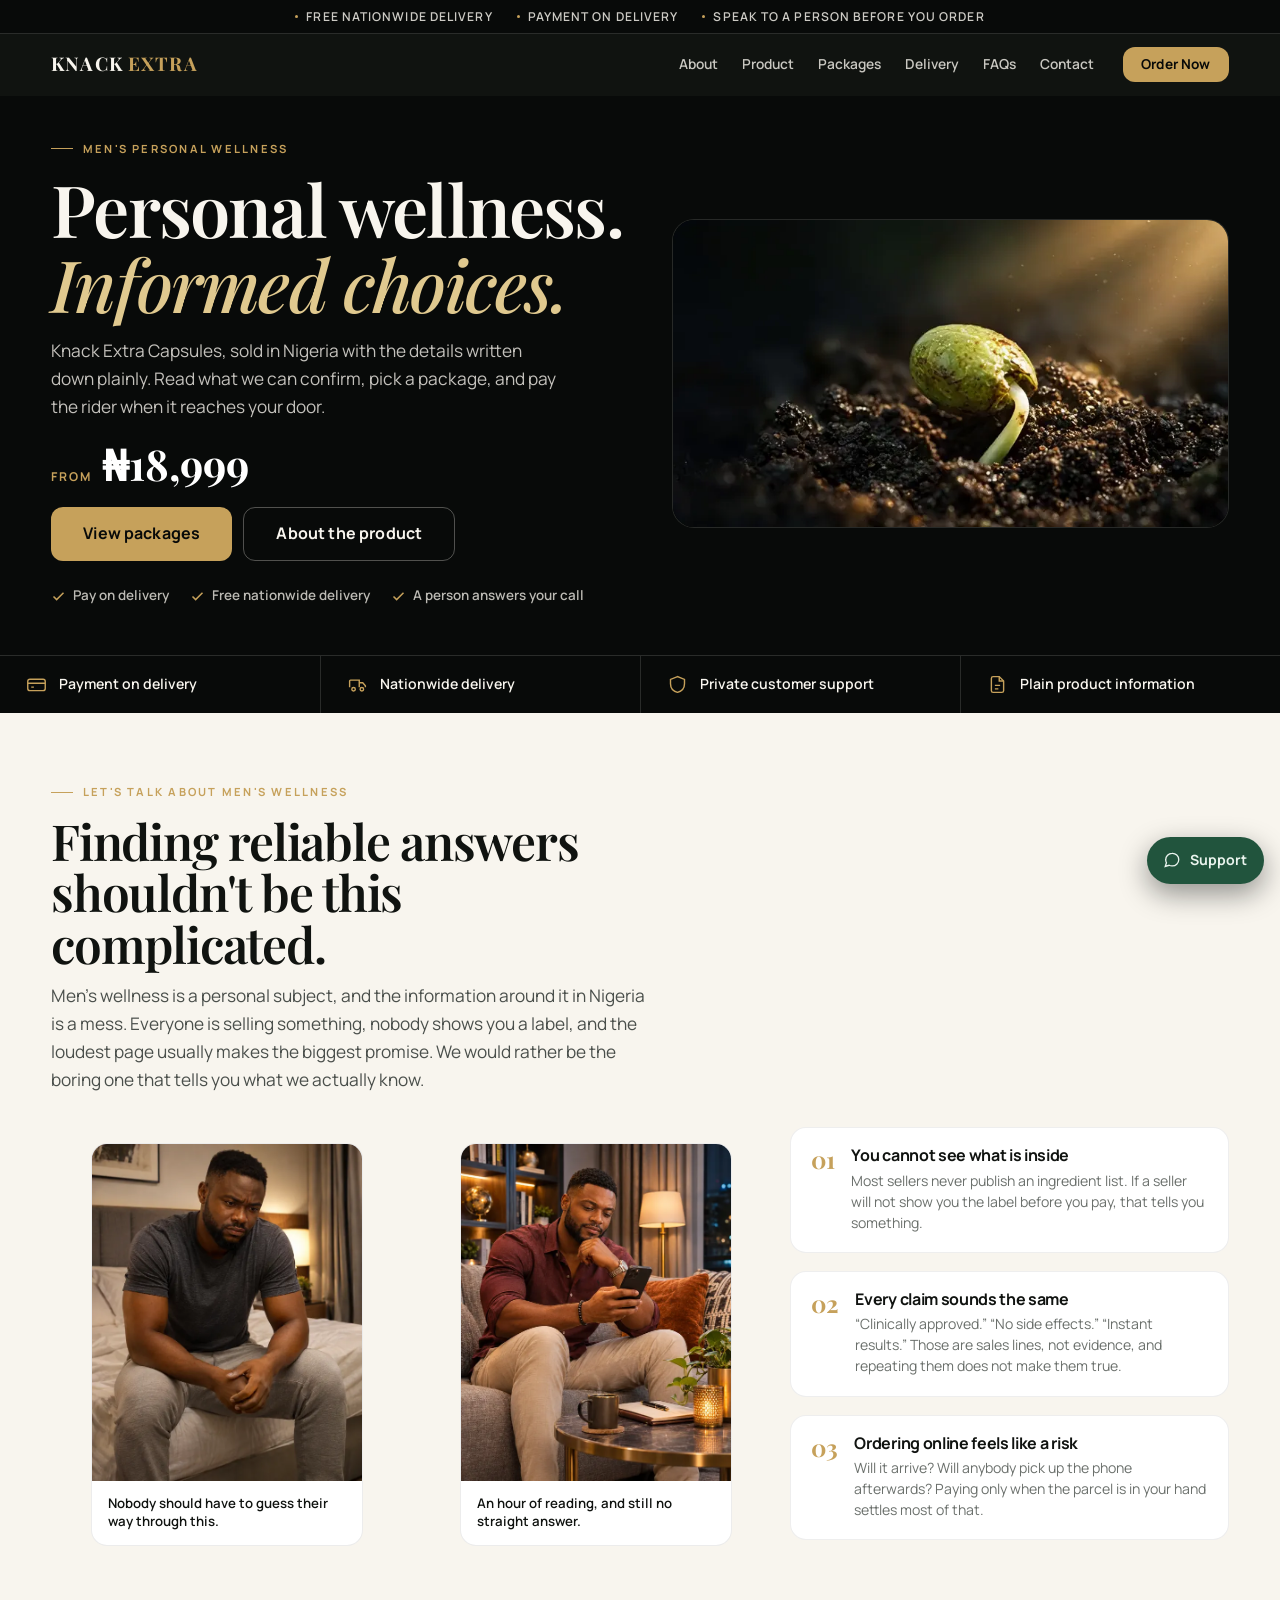
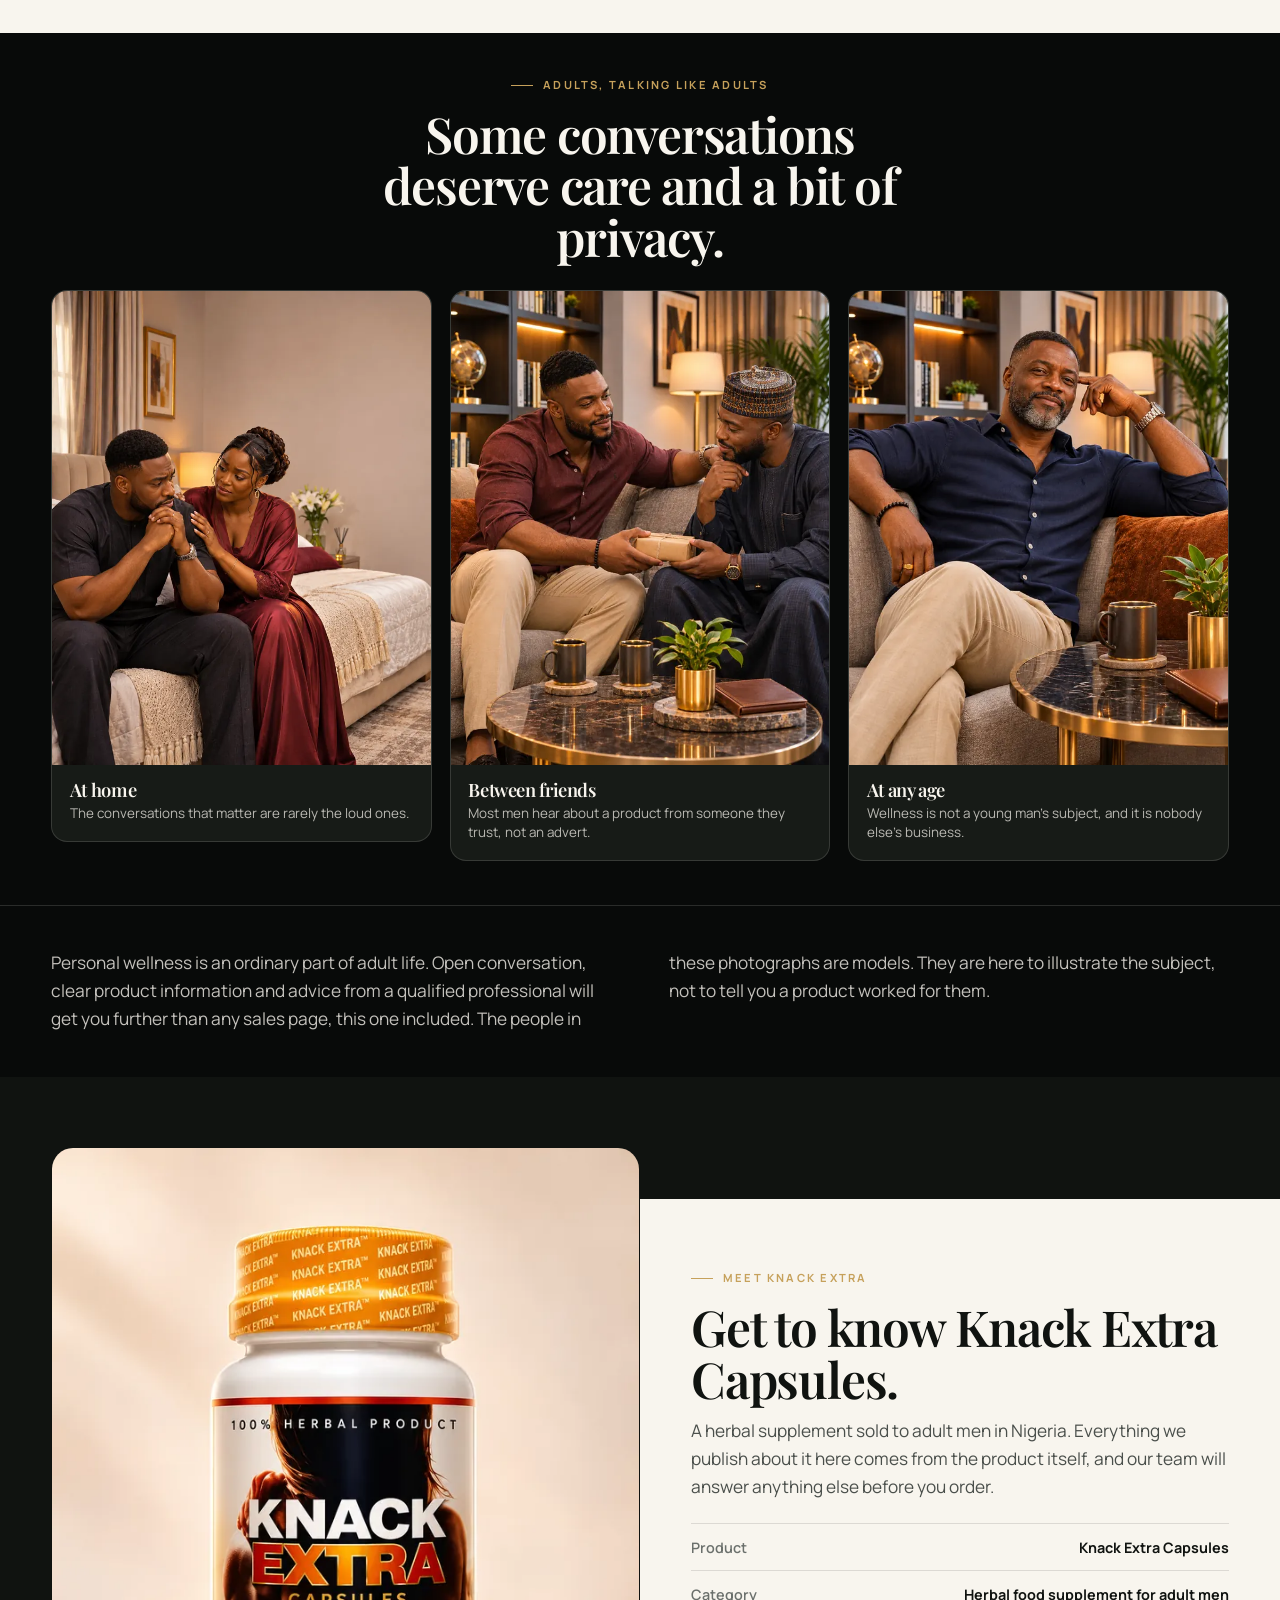
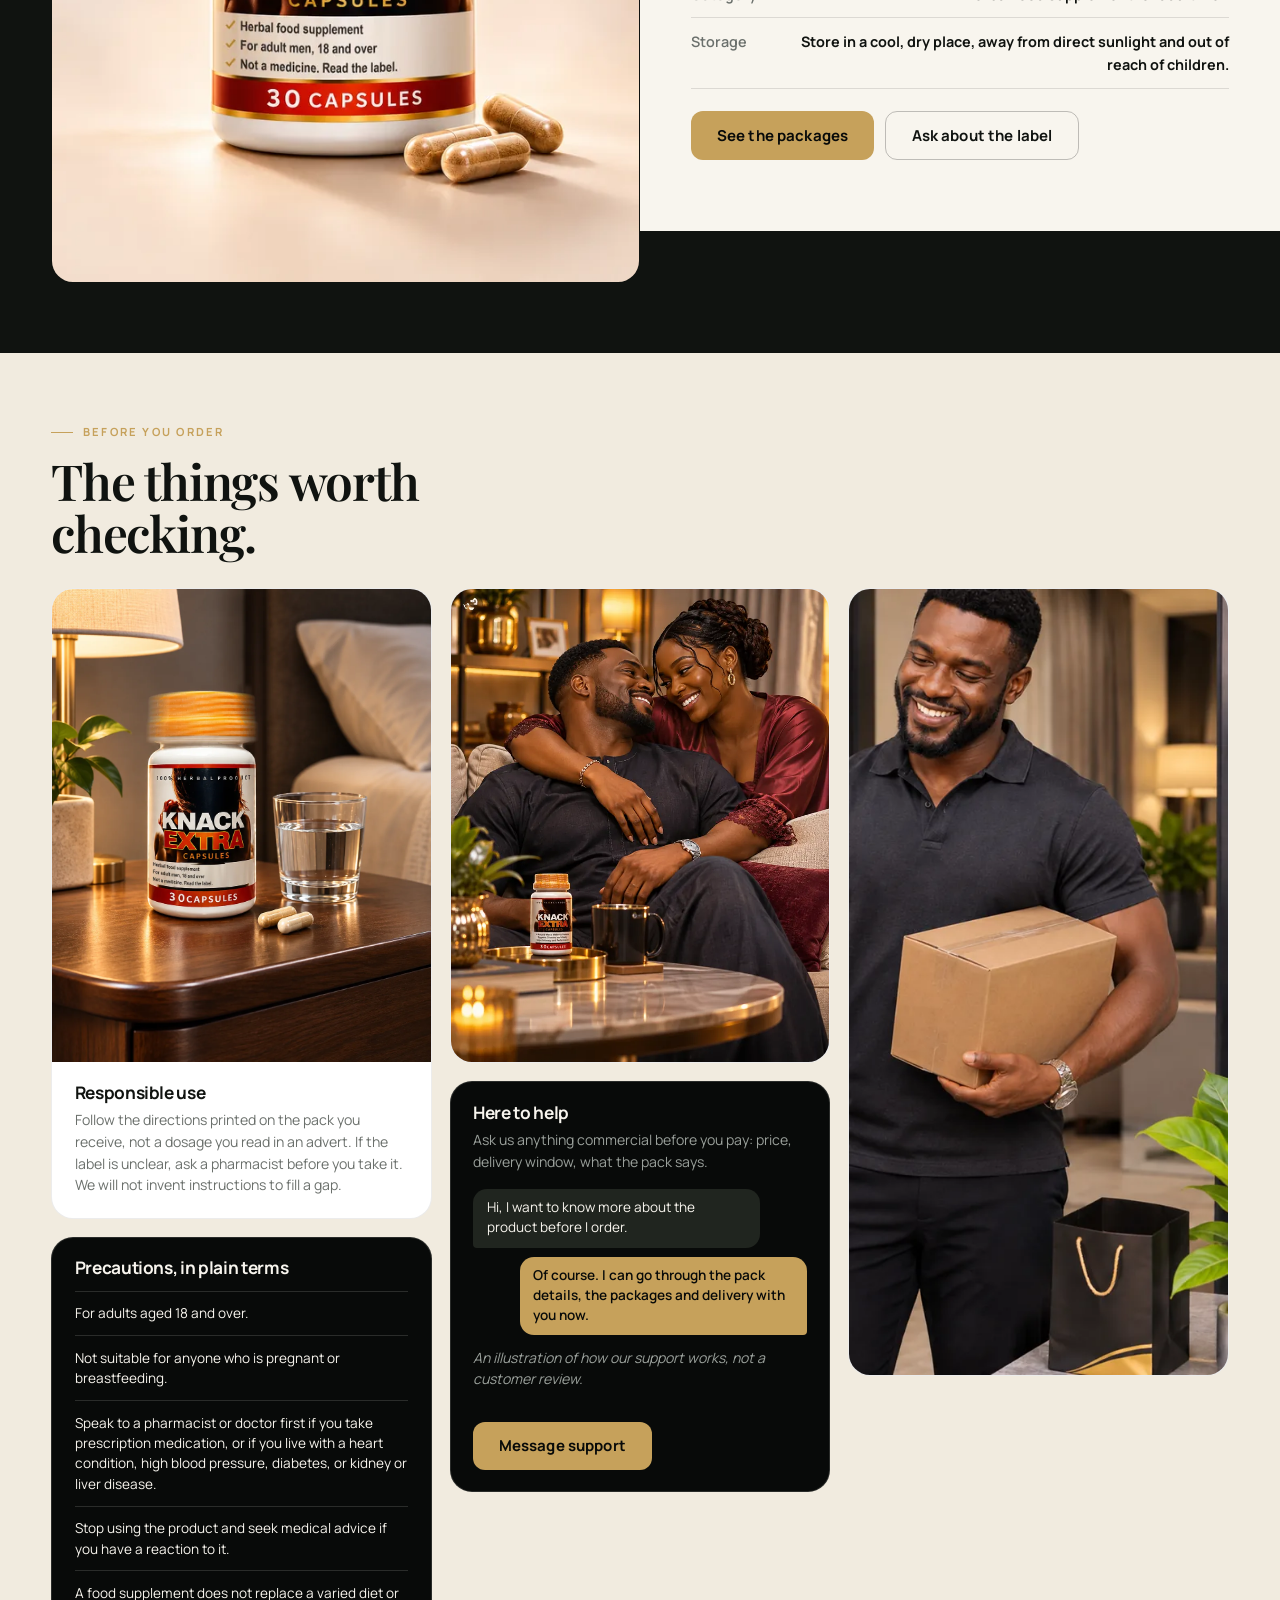
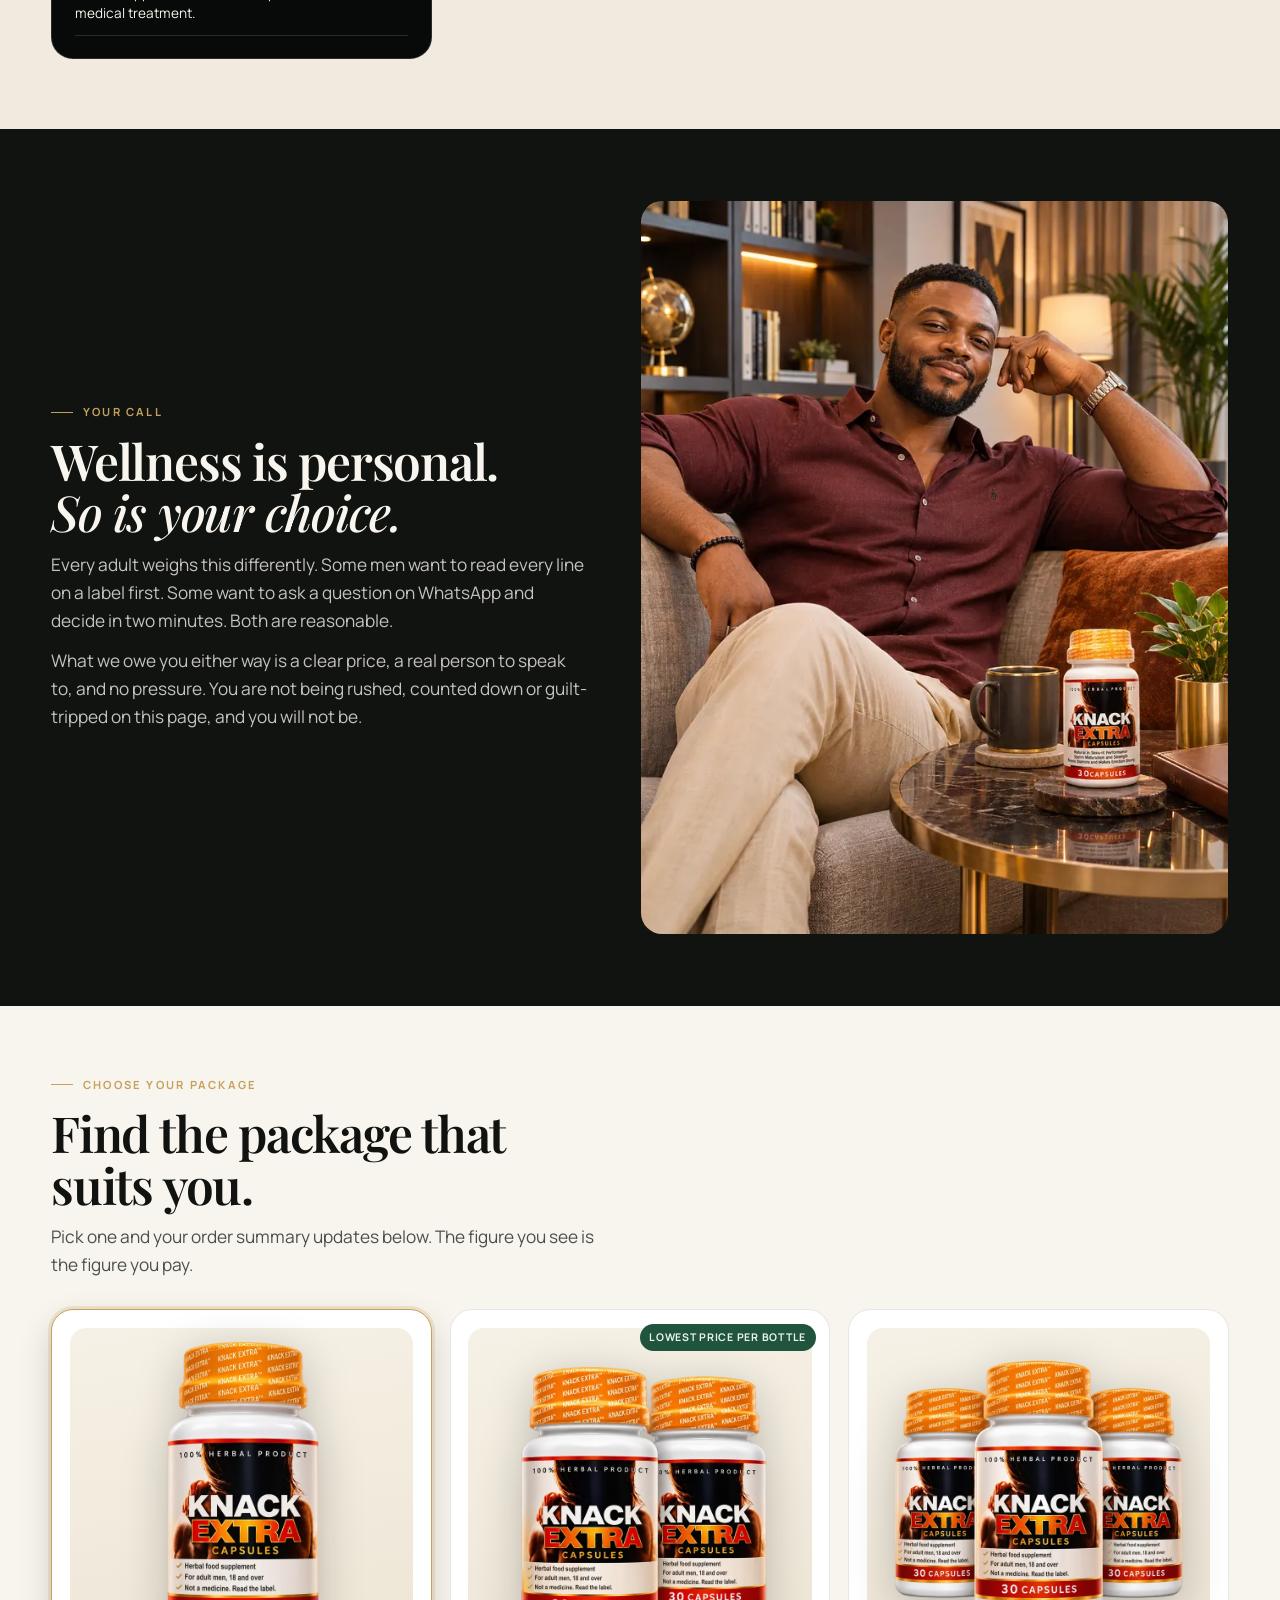
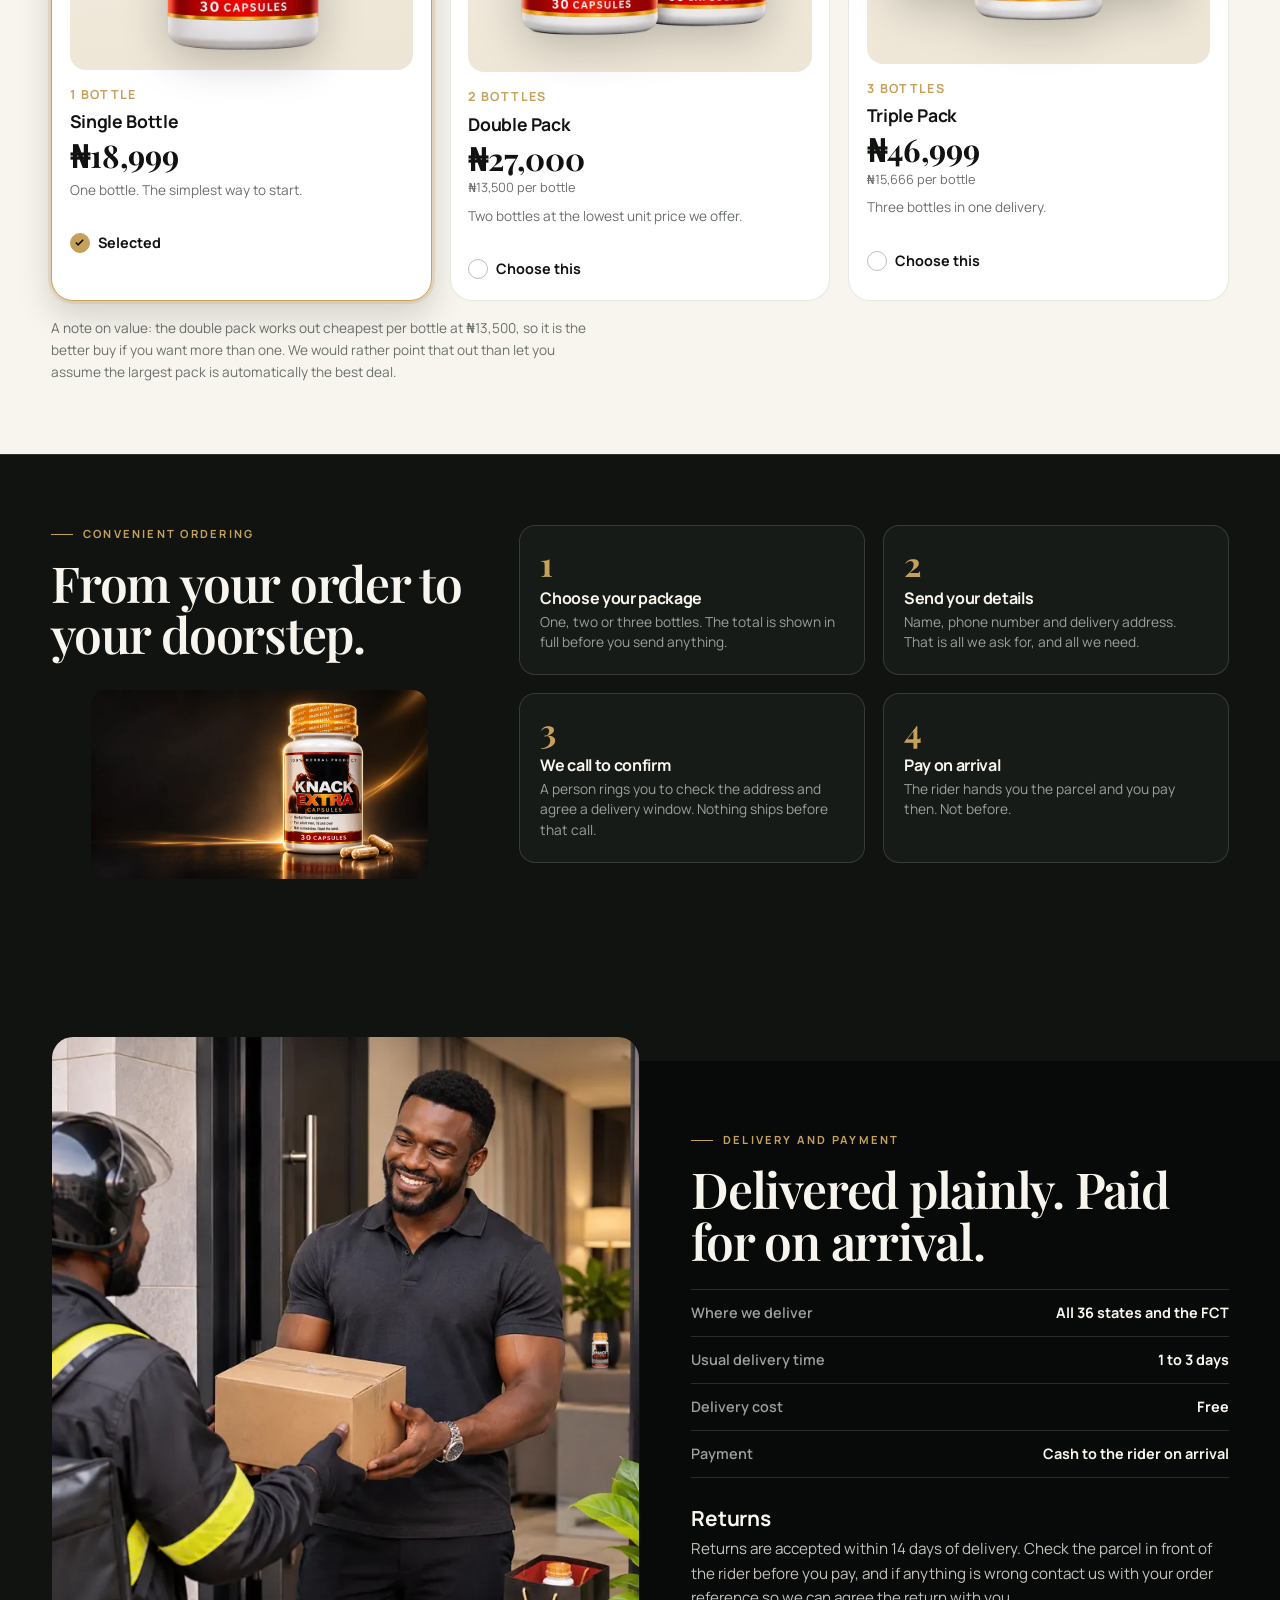
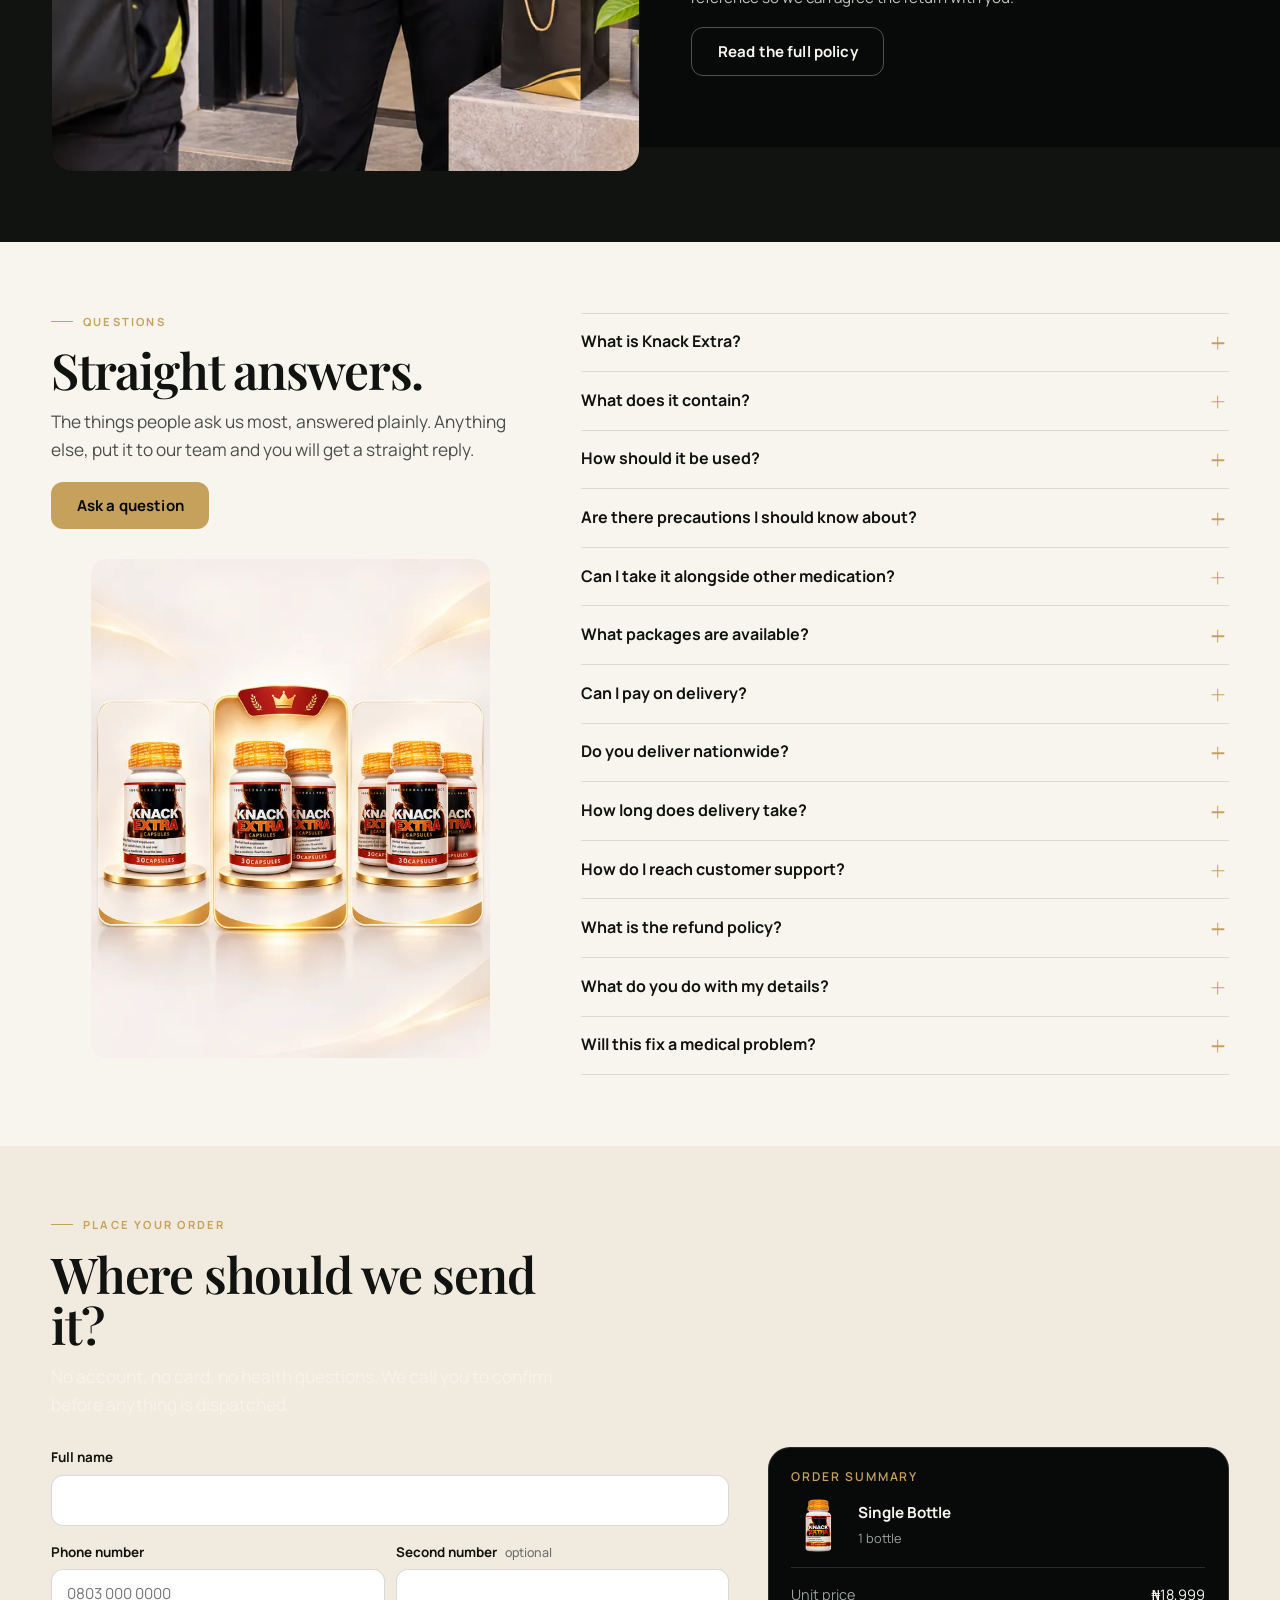
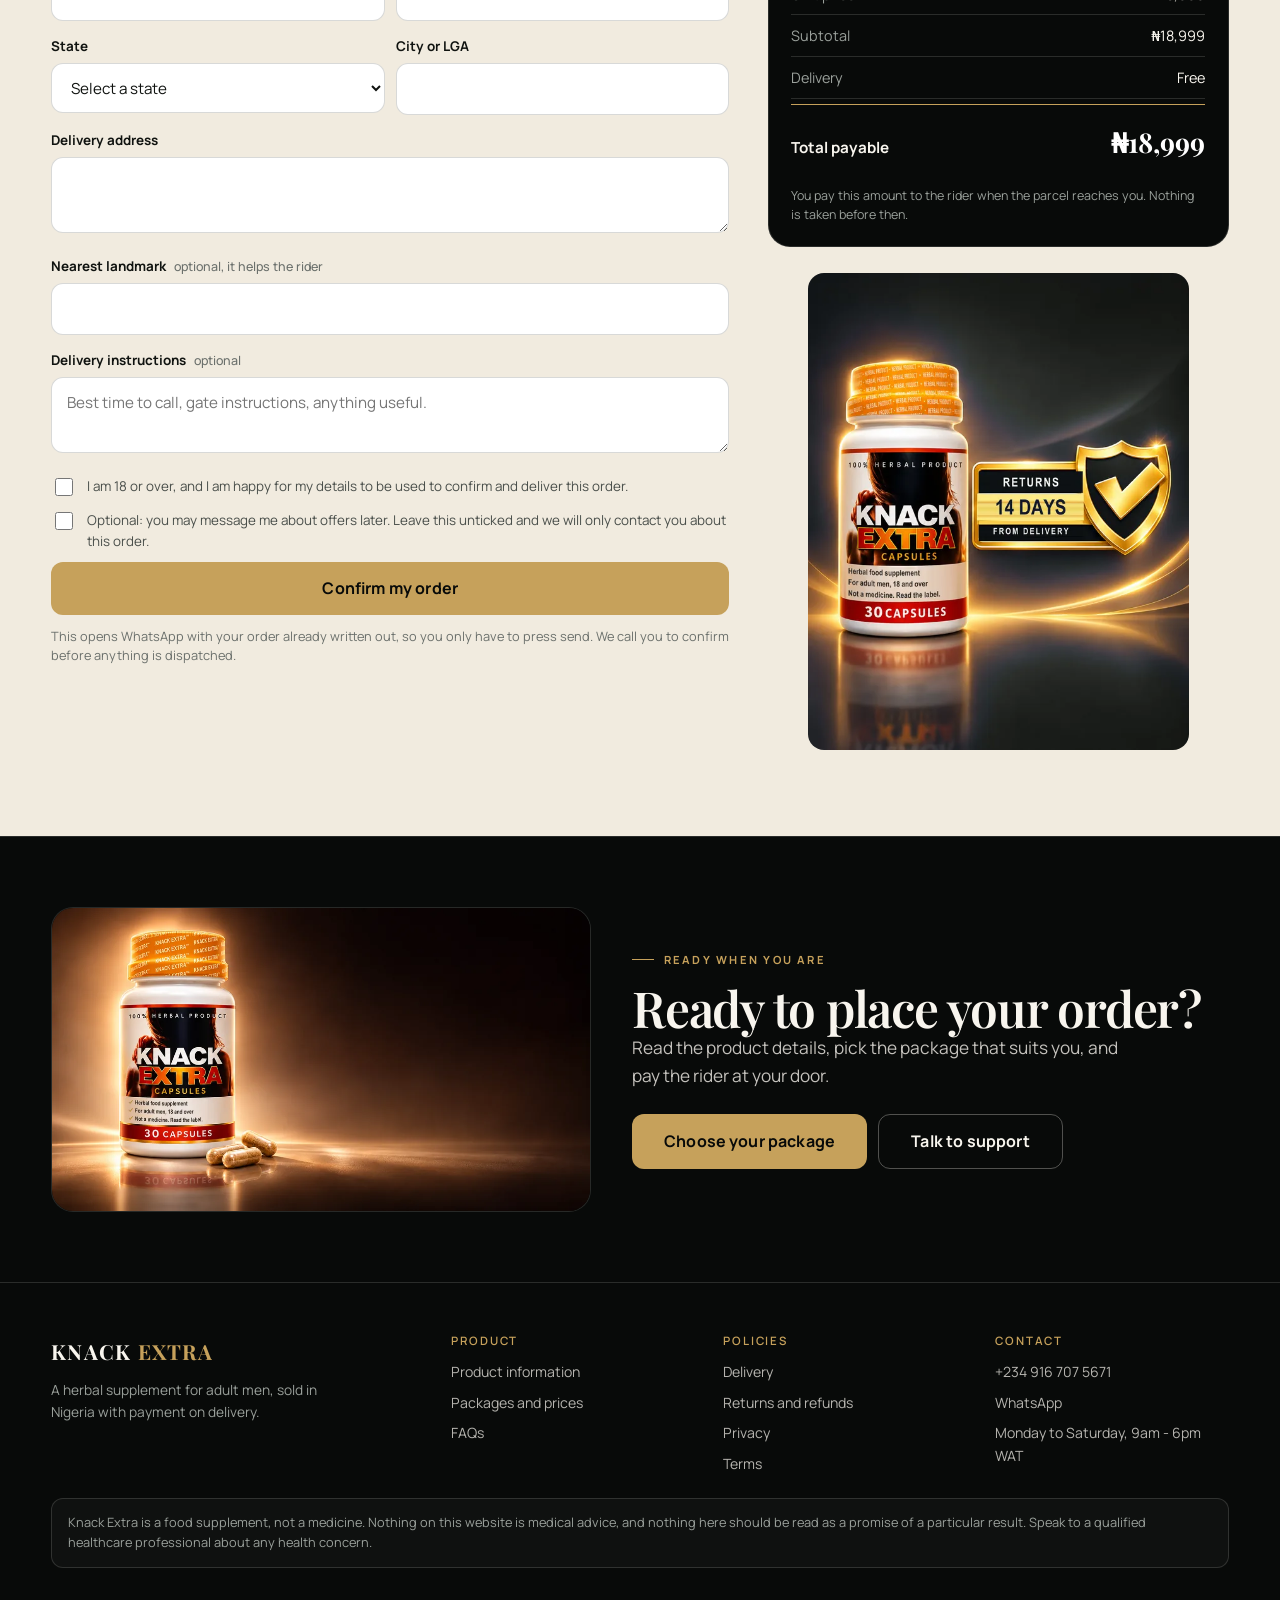
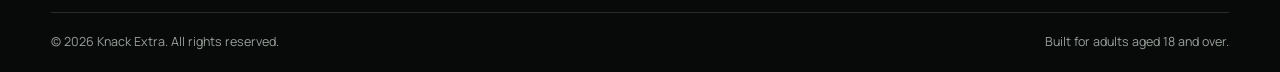
==== index.html @ 9bf936da "feat: a silent looping hero clip in place of the hero still Replaces the bottle shot at the top of t" ====
<!doctype html>
<html lang="en-NG">
<head>
<meta charset="utf-8">
<meta name="viewport" content="width=device-width,initial-scale=1,viewport-fit=cover">
<title>Knack Extra Capsules Nigeria | Product Information &amp; Ordering</title>
<meta name="description" content="Knack Extra packages, prices, delivery options and customer support in Nigeria. Payment on delivery, nationwide delivery, and a person on the phone before anything is sent.">
<link rel="canonical" href="https://zaddywebbuilds.github.io/powa/">
<meta name="robots" content="index,follow">
<meta name="theme-color" content="#080A09">

<meta property="og:type" content="website">
<meta property="og:site_name" content="Knack Extra">
<meta property="og:title" content="Knack Extra Capsules Nigeria | Product Information &amp; Ordering">
<meta property="og:description" content="Packages, prices, delivery and customer support. Payment on delivery, nationwide.">
<meta property="og:url" content="https://zaddywebbuilds.github.io/powa/">
<meta property="og:image" content="https://zaddywebbuilds.github.io/powa/assets/img/hero-dark.webp">
<meta property="og:locale" content="en_NG">
<meta name="twitter:card" content="summary_large_image">

<link rel="icon" href="assets/img/favicon.svg" type="image/svg+xml">
<link rel="preload" as="image" href="assets/img/hero-sprout-poster.webp" fetchpriority="high">
<link rel="preload" as="font" type="font/woff2" href="assets/fonts/manrope-400.woff2" crossorigin>
<link rel="preload" as="font" type="font/woff2" href="assets/fonts/playfair-500.woff2" crossorigin>
<link rel="stylesheet" href="assets/css/site.css">
</head>
<body>

<a class="skip-link" href="#main">Skip to content</a>

<!-- 01 ============================================ announcement bar === -->
<div class="announce" id="announce" aria-label="Store announcements">
  <ul id="announce-list"></ul>
</div>

<!-- 02 ================================================ header / nav === -->
<header class="site-head" id="head">
  <div class="wrap head-inner">
    <a href="#top" class="logo">KNACK <span>EXTRA</span></a>
    <nav class="nav" aria-label="Primary">
      <a href="#about">About</a>
      <a href="#product">Product</a>
      <a href="#packages">Packages</a>
      <a href="#delivery">Delivery</a>
      <a href="#faq">FAQs</a>
      <a href="#order">Contact</a>
    </nav>
    <a href="#packages" class="btn head-cta">Order Now</a>
    <button class="burger" id="burger" aria-expanded="false" aria-controls="mobile-nav" aria-label="Open menu"><span></span></button>
  </div>
</header>

<nav class="mobile-nav" id="mobile-nav" data-open="0" aria-label="Mobile">
  <a href="#about">About</a>
  <a href="#product">Product</a>
  <a href="#packages">Packages</a>
  <a href="#delivery">Delivery</a>
  <a href="#faq">FAQs</a>
  <a href="#order">Contact</a>
  <a href="#packages" class="btn btn-lg">Order Now</a>
</nav>

<main id="main">
<span id="top"></span>

<!-- 03 ========================================================= hero === -->
<section class="hero">
  <div class="wrap hero-grid">
    <div class="hero-copy">
      <p class="eyebrow">Men's personal wellness</p>
      <h1 class="display h-xl">Personal wellness.<br><em class="gold">Informed choices.</em></h1>
      <p class="lede">Knack Extra Capsules, sold in Nigeria with the details written down plainly. Read what we can confirm, pick a package, and pay the rider when it reaches your door.</p>

      <div class="hero-price">
        <span class="from">From</span>
        <span class="amt" data-price="min">&#8358;18,999</span>
      </div>

      <div class="hero-actions">
        <a href="#packages" class="btn btn-lg">View packages</a>
        <a href="#product" class="btn btn-lg btn-ghost">About the product</a>
      </div>

      <ul class="hero-points">
        <li data-req="payment.onDelivery"><svg width="15" height="15" viewBox="0 0 24 24" fill="none" stroke="currentColor" stroke-width="2.4" aria-hidden="true"><path d="M20 6 9 17l-5-5"/></svg>Pay on delivery</li>
        <li data-req="delivery.free"><svg width="15" height="15" viewBox="0 0 24 24" fill="none" stroke="currentColor" stroke-width="2.4" aria-hidden="true"><path d="M20 6 9 17l-5-5"/></svg>Free nationwide delivery</li>
        <li><svg width="15" height="15" viewBox="0 0 24 24" fill="none" stroke="currentColor" stroke-width="2.4" aria-hidden="true"><path d="M20 6 9 17l-5-5"/></svg>A person answers your call</li>
      </ul>
    </div>

    <div class="hero-art">
      <video class="hero-video" poster="assets/img/hero-sprout-poster.webp"
             width="752" height="416" muted loop playsinline preload="metadata"
             disablepictureinpicture
             aria-label="A seed germinating in dark soil and putting down roots.">
        <source src="assets/video/hero-sprout.mp4" type="video/mp4">
      </video>
    </div>
  </div>
</section>

<!-- 04 ================================================= trust strip === -->
<section class="trust" aria-label="What you can expect">
  <ul>
    <li data-req="payment.onDelivery">
      <svg width="21" height="21" viewBox="0 0 24 24" fill="none" stroke="currentColor" stroke-width="1.6" aria-hidden="true"><rect x="2" y="6" width="20" height="13" rx="2.5"/><path d="M2 10.5h20M6 15h3"/></svg>
      Payment on delivery
    </li>
    <li data-req="delivery.coverage">
      <svg width="21" height="21" viewBox="0 0 24 24" fill="none" stroke="currentColor" stroke-width="1.6" aria-hidden="true"><path d="M3 15V8a1 1 0 0 1 1-1h10v8M14 10h4l3 3.5V15"/><circle cx="7.5" cy="17.5" r="2"/><circle cx="17" cy="17.5" r="2"/></svg>
      Nationwide delivery
    </li>
    <li>
      <svg width="21" height="21" viewBox="0 0 24 24" fill="none" stroke="currentColor" stroke-width="1.6" aria-hidden="true"><path d="M12 3 4 6.2V11c0 5 3.4 8.6 8 10 4.6-1.4 8-5 8-10V6.2Z"/></svg>
      Private customer support
    </li>
    <li>
      <svg width="21" height="21" viewBox="0 0 24 24" fill="none" stroke="currentColor" stroke-width="1.6" aria-hidden="true"><path d="M14 3H7a2 2 0 0 0-2 2v14a2 2 0 0 0 2 2h10a2 2 0 0 0 2-2V8Z"/><path d="M14 3v5h5M9 13h6M9 17h4"/></svg>
      Plain product information
    </li>
  </ul>
</section>

<!-- 05 =============================== problem / informed decisions === -->
<section class="band on-light" id="about">
  <div class="wrap">
    <div style="max-width:60ch;margin-bottom:clamp(20px,2.6vw,34px)">
      <p class="eyebrow">Let's talk about men's wellness</p>
      <h2 class="display h-lg">Finding reliable answers shouldn't be this complicated.</h2>
      <p class="lede" style="margin-top:.8rem">Men's wellness is a personal subject, and the information around it in Nigeria is a mess. Everyone is selling something, nobody shows you a label, and the loudest page usually makes the biggest promise. We would rather be the boring one that tells you what we actually know.</p>
    </div>

    <div class="grid problem-grid">
      <figure class="photo ratio-34" data-rise>
        <img src="assets/img/thoughtful-man.webp" srcset="assets/img/thoughtful-man-sm.webp 604w, assets/img/thoughtful-man.webp 1100w" sizes="(max-width:560px) 92vw, (max-width:900px) 46vw, 26vw" width="1100" height="1375" loading="lazy" decoding="async" alt="A man sitting on the edge of a bed, thinking.">
        <figcaption class="photo-cap">Nobody should have to guess their way through this.</figcaption>
      </figure>

      <figure class="photo ratio-34" data-rise style="--d:.08s">
        <img src="assets/img/researching-man.webp" srcset="assets/img/researching-man-sm.webp 604w, assets/img/researching-man.webp 1100w" sizes="(max-width:900px) 46vw, 26vw" width="1100" height="1375" loading="lazy" decoding="async" alt="A man reading on his phone at home in the evening.">
        <figcaption class="photo-cap">An hour of reading, and still no straight answer.</figcaption>
      </figure>

      <div class="card-stack">
        <article class="info-card" data-rise style="--d:.1s">
          <span class="num">01</span>
          <div><h3>You cannot see what is inside</h3>
          <p>Most sellers never publish an ingredient list. If a seller will not show you the label before you pay, that tells you something.</p></div>
        </article>
        <article class="info-card" data-rise style="--d:.16s">
          <span class="num">02</span>
          <div><h3>Every claim sounds the same</h3>
          <p>&ldquo;Clinically approved.&rdquo; &ldquo;No side effects.&rdquo; &ldquo;Instant results.&rdquo; Those are sales lines, not evidence, and repeating them does not make them true.</p></div>
        </article>
        <article class="info-card" data-rise style="--d:.22s">
          <span class="num">03</span>
          <div><h3>Ordering online feels like a risk</h3>
          <p>Will it arrive? Will anybody pick up the phone afterwards? Paying only when the parcel is in your hand settles most of that.</p></div>
        </article>
      </div>
    </div>
  </div>
</section>

<!-- 06 ======================================== lifestyle triptych === -->
<section class="band-tight on-black" style="padding-bottom:0">
  <div class="wrap" style="max-width:62ch;text-align:center;margin-bottom:clamp(18px,2.4vw,28px)">
    <p class="eyebrow" style="justify-content:center">Adults, talking like adults</p>
    <h2 class="display h-lg">Some conversations deserve care and a bit of privacy.</h2>
  </div>
  <div class="triptych">
  <figure class="tri-cell">
    <img src="assets/img/supportive-couple.webp" srcset="assets/img/supportive-couple-sm.webp 716w, assets/img/supportive-couple.webp 1122w" sizes="(max-width:760px) 50vw, 33vw" width="1122" height="1402" loading="lazy" decoding="async" alt="A couple sitting together on the edge of a bed, talking quietly.">
    <figcaption><h3>At home</h3><p>The conversations that matter are rarely the loud ones.</p></figcaption>
  </figure>
  <figure class="tri-cell">
    <img src="assets/img/trusted-friends.webp" srcset="assets/img/trusted-friends-sm.webp 604w, assets/img/trusted-friends.webp 1100w" sizes="(max-width:760px) 50vw, 33vw" width="1100" height="1375" loading="lazy" decoding="async" alt="Two friends sitting in a living room, one passing the other a wrapped parcel.">
    <figcaption><h3>Between friends</h3><p>Most men hear about a product from someone they trust, not an advert.</p></figcaption>
  </figure>
  <figure class="tri-cell">
    <img src="assets/img/mature-man.webp" srcset="assets/img/mature-man-sm.webp 604w, assets/img/mature-man.webp 1100w" sizes="(max-width:760px) 100vw, 33vw" width="1100" height="1375" loading="lazy" decoding="async" alt="A man in his fifties relaxing on a sofa at home.">
    <figcaption><h3>At any age</h3><p>Wellness is not a young man's subject, and it is nobody else's business.</p></figcaption>
  </figure>
</div>
</section>
<section class="band-tight on-black rule-top">
  <div class="wrap">
    <p class="lede note-cols">Personal wellness is an ordinary part of adult life. Open conversation, clear product information and advice from a qualified professional will get you further than any sales page, this one included. The people in these photographs are models. They are here to illustrate the subject, not to tell you a product worked for them.</p>
  </div>
</section>

<!-- 07 ========================================= product introduction === -->
<section class="split" id="product">
  <div class="split-media">
    <img src="assets/img/product-hero.webp" srcset="assets/img/product-hero-sm.webp 660w, assets/img/product-hero.webp 1122w" sizes="(max-width:860px) 100vw, 50vw" width="1122" height="1402" loading="lazy" decoding="async" alt="A bottle of Knack Extra Capsules photographed on a cream background with loose capsules beside it.">
  </div>
  <div class="split-body on-light">
    <div class="inner">
      <p class="eyebrow">Meet Knack Extra</p>
      <h2 class="display h-lg">Get to know Knack Extra Capsules.</h2>
      <p class="lede" style="margin-top:.8rem">A herbal supplement sold to adult men in Nigeria. Everything we publish about it here comes from the product itself, and our team will answer anything else before you order.</p>

      <ul class="spec" id="spec-list"></ul>
<div style="margin-top:1.4rem;display:flex;gap:.7rem;flex-wrap:wrap">
        <a href="#packages" class="btn">See the packages</a>
        <a href="#order" class="btn btn-ghost" data-support-link>Ask about the label</a>
      </div>
    </div>
  </div>
</section>

<!-- 08 =============================================== bento details === -->
<section class="band on-ivory-deep">
  <div class="wrap">
    <div style="max-width:58ch;margin-bottom:clamp(18px,2.4vw,30px)">
      <p class="eyebrow">Before you order</p>
      <h2 class="display h-lg">The things worth checking.</h2>
    </div>

    <div class="grid bento">
      <article class="bento-card bento-a" data-rise>
        <div class="media"><img src="assets/img/product-usage.webp" srcset="assets/img/product-usage-sm.webp 604w, assets/img/product-usage.webp 1100w" sizes="(max-width:620px) 92vw, 48vw" width="1100" height="1375" loading="lazy" decoding="async" alt="A bottle of Knack Extra on a bedside table beside a glass of water."></div>
        <div class="pad">
          <h3>Responsible use</h3>
          <p>Follow the directions printed on the pack you receive, not a dosage you read in an advert. If the label is unclear, ask a pharmacist before you take it. We will not invent instructions to fill a gap.</p>
        </div>
      </article>

      <article class="bento-card bento-b bento-dark" data-rise style="--d:.06s">
        <div class="pad">
          <h3>Precautions, in plain terms</h3>
          <ul class="spec" style="margin-top:.8rem" id="warnings-list"></ul>
        </div>
      </article>

      <article class="bento-card bento-d" data-rise style="--d:.14s">
        <div class="media"><img src="assets/img/happy-couple.webp" srcset="assets/img/happy-couple-sm.webp 716w, assets/img/happy-couple.webp 1122w" sizes="(max-width:620px) 92vw, 24vw" width="1122" height="1402" loading="lazy" decoding="async" alt="A couple sitting close together on a sofa at home in the evening."></div>
      </article>

      <article class="bento-card bento-e" data-rise style="--d:.18s">
        <div class="pad">
          <h3>Here to help</h3>
          <p>Ask us anything commercial before you pay: price, delivery window, what the pack says.</p>
          <div class="chat">
            <div class="bubble them">Hi, I want to know more about the product before I order.</div>
            <div class="bubble us">Of course. I can go through the pack details, the packages and delivery with you now.</div>
          </div>
          <p class="chat-note">An illustration of how our support works, not a customer review.</p>
          <a href="#" class="btn" style="margin-top:1rem" data-support-link>Message support</a>
        </div>
      </article>

      <article class="bento-card bento-f" data-rise style="--d:.22s">
        <div class="media"><img src="assets/img/doorstep-handover.webp" srcset="assets/img/doorstep-handover-sm.webp 468w, assets/img/doorstep-handover.webp 778w" sizes="(max-width:620px) 92vw, 24vw" width="778" height="1615" loading="lazy" decoding="async" alt="A man at his own front door holding the parcel he has just taken delivery of."></div>
      </article>
    </div>
  </div>
</section>

<!-- 09 ===================================== lifestyle, choice is yours === -->
<section class="split split-rev">
  <div class="split-media">
    <img src="assets/img/confident-man.webp" srcset="assets/img/confident-man-sm.webp 716w, assets/img/confident-man.webp 1122w" sizes="(max-width:860px) 100vw, 50vw" width="1122" height="1402" loading="lazy" decoding="async" alt="A man relaxing on a sofa at home, a bottle of Knack Extra on the side table.">
  </div>
  <div class="split-body on-dark">
    <div class="inner">
      <p class="eyebrow">Your call</p>
      <h2 class="display h-lg">Wellness is personal.<br><em>So is your choice.</em></h2>
      <p class="lede" style="margin-top:.8rem">Every adult weighs this differently. Some men want to read every line on a label first. Some want to ask a question on WhatsApp and decide in two minutes. Both are reasonable.</p>
      <p class="lede" style="margin-top:.8rem">What we owe you either way is a clear price, a real person to speak to, and no pressure. You are not being rushed, counted down or guilt-tripped on this page, and you will not be.</p>
</div>
  </div>
</section>

<!-- 10 ===================================================== packages === -->
<section class="band on-light" id="packages">
  <div class="wrap">
    <div style="max-width:56ch;margin-bottom:clamp(18px,2.4vw,30px)">
      <p class="eyebrow">Choose your package</p>
      <h2 class="display h-lg">Find the package that suits you.</h2>
      <p class="lede" style="margin-top:.8rem">Pick one and your order summary updates below. The figure you see is the figure you pay.</p>
    </div>

    <div class="grid pkg-grid" id="pkg-grid" role="radiogroup" aria-label="Choose a package"></div>

    <p style="margin-top:1.1rem;font-size:.85rem;color:var(--muted);max-width:68ch" id="pkg-foot"></p>
  </div>
</section>

<!-- 11 ================================================ how it works === -->
<section class="band on-dark rule-top">
  <div class="wrap steps-cols">
    <div>
      <p class="eyebrow">Convenient ordering</p>
      <h2 class="display h-lg">From your order to your doorstep.</h2>
      <figure class="col-art">
        <img src="assets/img/hero-dark.webp" srcset="assets/img/hero-dark-sm.webp 1056w, assets/img/hero-dark.webp 1672w" sizes="(max-width:860px) 92vw, 30vw" width="1672" height="941" loading="lazy" decoding="async" alt="A bottle of Knack Extra Capsules lit against a dark background with loose capsules beside it.">
      </figure>
    </div>
    <div class="grid steps">
      <article class="step" data-rise><span class="n">1</span><h3>Choose your package</h3><p>One, two or three bottles. The total is shown in full before you send anything.</p></article>
      <article class="step" data-rise style="--d:.06s"><span class="n">2</span><h3>Send your details</h3><p>Name, phone number and delivery address. That is all we ask for, and all we need.</p></article>
      <article class="step" data-rise style="--d:.12s"><span class="n">3</span><h3>We call to confirm</h3><p>A person rings you to check the address and agree a delivery window. Nothing ships before that call.</p></article>
      <article class="step" data-rise style="--d:.18s"><span class="n">4</span><h3>Pay on arrival</h3><p>The rider hands you the parcel and you pay then. Not before.</p></article>
    </div>
  </div>
</section>

<!-- 12 ========================================== delivery & payment === -->
<section class="split" id="delivery">
  <div class="split-media">
    <img src="assets/img/discreet-delivery.webp" srcset="assets/img/discreet-delivery-sm.webp 716w, assets/img/discreet-delivery.webp 1122w" sizes="(max-width:860px) 100vw, 50vw" width="1122" height="1402" loading="lazy" decoding="async" alt="A courier handing a plain cardboard parcel to a customer at his front door.">
  </div>
  <div class="split-body on-black">
    <div class="inner">
      <p class="eyebrow">Delivery and payment</p>
      <h2 class="display h-lg">Delivered plainly. Paid for on arrival.</h2>
      <ul class="spec" id="delivery-list"></ul>
<h3 class="h-sm" style="margin-top:1.8rem">Returns</h3>
      <p class="lede" style="margin-top:.5rem;font-size:.95rem" id="refund-copy"></p>
      <a href="policies.html#returns" class="btn btn-ghost" style="margin-top:1rem">Read the full policy</a>
    </div>
  </div>
</section>

<!-- 13 ========================================================== FAQ === -->
<section class="band on-light" id="faq">
  <div class="wrap faq-cols">
    <div>
      <p class="eyebrow">Questions</p>
      <h2 class="display h-lg">Straight answers.</h2>
      <p class="lede" style="margin-top:.8rem">The things people ask us most, answered plainly. Anything else, put it to our team and you will get a straight reply.</p>
      <a href="#" class="btn" style="margin-top:1.1rem" data-support-link>Ask a question</a>
      <figure class="col-art">
        <img src="assets/img/package-podium.webp" srcset="assets/img/package-podium-sm.webp 604w, assets/img/package-podium.webp 1100w" sizes="(max-width:860px) 92vw, 34vw" width="1100" height="1375" loading="lazy" decoding="async" alt="The one, two and three bottle packages of Knack Extra standing side by side.">
      </figure>
    </div>
    <div class="faq" id="faq-list"></div>
  </div>
</section>

<!-- 14 ===================================================== checkout === -->
<section class="band on-ivory-deep" id="order">
  <div class="wrap">
    <div style="max-width:54ch;margin-bottom:clamp(18px,2.4vw,28px)">
      <p class="eyebrow">Place your order</p>
      <h2 class="display h-lg">Where should we send it?</h2>
      <p class="lede" style="margin-top:.8rem">No account, no card, no health questions. We call you to confirm before anything is dispatched.</p>
    </div>

    <div class="checkout">
      <form id="order-form" novalidate>
        <div class="field">
          <label for="f-name">Full name</label>
          <input id="f-name" name="name" type="text" autocomplete="name" required aria-describedby="e-name">
          <p class="err" id="e-name"></p>
        </div>

        <div class="field-row">
          <div class="field">
            <label for="f-phone">Phone number</label>
            <input id="f-phone" name="phone" type="tel" inputmode="tel" autocomplete="tel" placeholder="0803 000 0000" required aria-describedby="e-phone">
            <p class="err" id="e-phone"></p>
          </div>
          <div class="field">
            <label for="f-alt">Second number <span class="hint">optional</span></label>
            <input id="f-alt" name="altPhone" type="tel" inputmode="tel" aria-describedby="e-alt">
            <p class="err" id="e-alt"></p>
          </div>
        </div>

        <div class="field-row">
          <div class="field">
            <label for="f-state">State</label>
            <select id="f-state" name="state" required aria-describedby="e-state"><option value="">Select a state</option></select>
            <p class="err" id="e-state"></p>
          </div>
          <div class="field">
            <label for="f-city">City or LGA</label>
            <input id="f-city" name="city" type="text" autocomplete="address-level2" required aria-describedby="e-city">
            <p class="err" id="e-city"></p>
          </div>
        </div>

        <div class="field">
          <label for="f-address">Delivery address</label>
          <textarea id="f-address" name="address" autocomplete="street-address" required aria-describedby="e-address"></textarea>
          <p class="err" id="e-address"></p>
        </div>

        <div class="field">
          <label for="f-landmark">Nearest landmark <span class="hint">optional, it helps the rider</span></label>
          <input id="f-landmark" name="landmark" type="text">
        </div>

        <div class="field">
          <label for="f-notes">Delivery instructions <span class="hint">optional</span></label>
          <textarea id="f-notes" name="notes" placeholder="Best time to call, gate instructions, anything useful."></textarea>
        </div>

        <label class="check">
          <input type="checkbox" id="f-consent" required>
          <span>I am 18 or over, and I am happy for my details to be used to confirm and deliver this order.</span>
        </label>
        <p class="err" id="e-consent"></p>

        <label class="check">
          <input type="checkbox" id="f-marketing">
          <span>Optional: you may message me about offers later. Leave this unticked and we will only contact you about this order.</span>
        </label>

        <button type="submit" class="btn btn-lg btn-block" id="submit-btn" style="margin-top:.6rem">Confirm my order</button>
        <p style="font-size:.8rem;color:var(--muted);margin-top:.75rem;line-height:1.5" id="submit-note"></p>
      </form>

      <div class="order-side">
      <aside class="summary" aria-label="Order summary">
        <h3>Order summary</h3>
        <div class="thumb">
          <img id="sum-img" src="assets/img/bundle-one.webp" width="54" height="54" alt="" loading="lazy">
          <div><strong id="sum-name">Single Bottle</strong><span id="sum-qty">1 bottle</span></div>
        </div>
        <div class="row"><span class="k">Unit price</span><span class="v" id="sum-unit"></span></div>
        <div class="row"><span class="k">Subtotal</span><span class="v" id="sum-sub"></span></div>
        <div class="row"><span class="k">Delivery</span><span class="v" id="sum-del"></span></div>
        <div class="row total"><span class="k">Total payable</span><span class="v" id="sum-total"></span></div>
        <p class="mini" id="sum-note"></p>
      </aside>
      <figure class="col-art">
        <img src="assets/img/returns-badge.webp" srcset="assets/img/returns-badge-sm.webp 604w, assets/img/returns-badge.webp 1100w" sizes="(max-width:900px) 92vw, 32vw" width="1100" height="1375" loading="lazy" decoding="async" alt="A bottle of Knack Extra beside a badge reading returns, 14 days from delivery.">
      </figure>
      </div>
    </div>
  </div>
</section>

<!-- 15 ==================================================== final CTA === -->
<section class="final band">
  <div class="wrap final-grid">
    <div class="final-art">
      <img src="assets/img/hero-dark-alt.webp"
           srcset="assets/img/hero-dark-alt-sm.webp 1056w, assets/img/hero-dark-alt.webp 1672w"
           sizes="(max-width:860px) 92vw, 46vw" width="1672" height="941"
           loading="lazy" decoding="async"
           alt="A bottle of Knack Extra Capsules lit against a dark background.">
    </div>
    <div class="final-copy">
      <p class="eyebrow">Ready when you are</p>
      <h2 class="display h-lg">Ready to place your order?</h2>
      <p class="lede">Read the product details, pick the package that suits you, and pay the rider at your door.</p>
      <div class="hero-actions">
        <a href="#packages" class="btn btn-lg">Choose your package</a>
        <a href="#" class="btn btn-lg btn-ghost" data-support-link>Talk to support</a>
      </div>
    </div>
  </div>
</section>

</main>

<!-- 16 ======================================================= footer === -->
<footer class="site-foot">
  <div class="wrap">
    <div class="foot-grid">
      <div class="foot-brand">
        <span class="logo">KNACK <span>EXTRA</span></span>
        <p id="foot-business">A herbal supplement for adult men, sold in Nigeria with payment on delivery.</p>
      </div>
      <div>
        <h4>Product</h4>
        <ul>
          <li><a href="#product">Product information</a></li>
          <li><a href="#packages">Packages and prices</a></li>
          <li><a href="#faq">FAQs</a></li>
        </ul>
      </div>
      <div>
        <h4>Policies</h4>
        <ul>
          <li><a href="policies.html#delivery">Delivery</a></li>
          <li><a href="policies.html#returns">Returns and refunds</a></li>
          <li><a href="policies.html#privacy">Privacy</a></li>
          <li><a href="policies.html#terms">Terms</a></li>
        </ul>
      </div>
      <div>
        <h4>Contact</h4>
        <ul id="foot-contact"></ul>
      </div>
    </div>

    <p class="foot-disclaimer" id="foot-disclaimer"></p>

    <div class="foot-legal">
      <span id="foot-copy"></span>
      <span>Built for adults aged 18 and over.</span>
    </div>
  </div>
</footer>

<!-- sticky mobile action bar -->
<div class="mobile-bar" id="mobile-bar" data-on="0">
  <div class="mb-price"><span>From</span><strong data-price="min">&#8358;18,999</strong></div>
  <a href="#packages" class="btn">Order now</a>
  <a href="#" class="mb-chat" aria-label="Message support" data-support-link>
    <svg width="20" height="20" viewBox="0 0 24 24" fill="none" stroke="currentColor" stroke-width="1.7" aria-hidden="true"><path d="M21 11.5a8.4 8.4 0 0 1-9 8.4 9 9 0 0 1-3.9-.9L3 20.5l1.6-4.8A8.3 8.3 0 0 1 3.6 11.5 8.4 8.4 0 0 1 12 3.1a8.4 8.4 0 0 1 9 8.4Z"/></svg>
  </a>
</div>

<a href="#" class="support-fab" id="support-fab" data-support-link>
  <svg width="18" height="18" viewBox="0 0 24 24" fill="none" stroke="currentColor" stroke-width="1.8" aria-hidden="true"><path d="M21 11.5a8.4 8.4 0 0 1-9 8.4 9 9 0 0 1-3.9-.9L3 20.5l1.6-4.8A8.3 8.3 0 0 1 3.6 11.5 8.4 8.4 0 0 1 12 3.1a8.4 8.4 0 0 1 9 8.4Z"/></svg>
  Support
</a>

<script src="assets/js/config.js"></script>
<script src="assets/js/site.js"></script>
</body>
</html>
---- assets/css/site.css ----
@import url("../fonts/fonts.css");

/* ===========================================================================
   KNACK EXTRA - design system
   Dense editorial layout: sections butt directly against each other, every
   panel carries either an image or real content. No decorative dead space.
   ========================================================================= */

:root{
  --ink:#101310;
  --ink-deep:#080A09;
  --gold:#C6A15B;
  --gold-soft:#E0C98F;
  --ivory:#F8F5EE;
  --white:#FFFFFF;
  --forest:#21543D;
  --burgundy:#742C2C;
  --muted:#6B706C;
  --muted-dark:#9AA09B;

  --line-dark:rgba(248,245,238,.14);
  --line-light:rgba(16,19,16,.12);

  --r-sm:12px;
  --r-md:16px;
  --r-lg:22px;

  --display:'Playfair Display',Georgia,'Times New Roman',serif;
  --sans:'Manrope',system-ui,-apple-system,'Segoe UI',Roboto,sans-serif;

  /* tight rhythm - deliberately smaller than a typical editorial site */
  --pad-y:clamp(44px,5.5vw,76px);
  --pad-x:clamp(18px,4vw,56px);
  --maxw:1280px;
  --gap:clamp(12px,1.4vw,20px);

  --head-h:62px;
  --bar-h:34px;
}

*,*::before,*::after{box-sizing:border-box}

html{scroll-behavior:smooth;scroll-padding-top:calc(var(--head-h) + 8px);-webkit-text-size-adjust:100%}

body{
  margin:0;
  background:var(--ink);
  color:var(--ivory);
  font-family:var(--sans);
  font-size:16px;
  line-height:1.6;
  font-weight:400;
  overflow-x:hidden;
  -webkit-font-smoothing:antialiased;
}

img{display:block;max-width:100%;height:auto}
a{color:inherit;text-decoration:none}
button{font:inherit;color:inherit;cursor:pointer;border:0;background:none}

:focus-visible{outline:2px solid var(--gold);outline-offset:3px;border-radius:4px}

.sr-only{
  position:absolute;width:1px;height:1px;padding:0;margin:-1px;
  overflow:hidden;clip:rect(0 0 0 0);white-space:nowrap;border:0;
}

.skip-link{
  position:absolute;left:12px;top:-60px;z-index:200;
  background:var(--gold);color:var(--ink-deep);
  padding:10px 16px;border-radius:0 0 var(--r-sm) var(--r-sm);
  font-weight:700;transition:top .18s;
}
.skip-link:focus{top:0}

/* ------------------------------------------------------------ typography */

h1,h2,h3,h4{margin:0;font-weight:600;line-height:1.08;letter-spacing:-.02em}

.display{font-family:var(--display);font-weight:600;letter-spacing:-.025em;line-height:1.04}
.display em{font-style:italic;font-weight:500}

.h-xl{font-size:clamp(2.4rem,6.2vw,4.5rem)}
.h-lg{font-size:clamp(1.95rem,4.2vw,3.1rem)}
.h-md{font-size:clamp(1.5rem,2.6vw,2.1rem)}
.h-sm{font-size:clamp(1.1rem,1.7vw,1.3rem);font-family:var(--sans);font-weight:700;letter-spacing:-.01em}

.eyebrow{
  font-size:.7rem;font-weight:700;letter-spacing:.2em;text-transform:uppercase;
  color:var(--gold);margin:0 0 .85rem;display:flex;align-items:center;gap:.6rem;
}
.eyebrow::before{content:"";width:22px;height:1px;background:var(--gold);flex:none}

.lede{font-size:clamp(1.02rem,1.35vw,1.15rem);line-height:1.62;color:rgba(248,245,238,.78);margin:0}
.on-light .lede{color:#4A4F4B}

p{margin:0 0 1rem}
p:last-child{margin-bottom:0}

/* ---------------------------------------------------------------- layout */

.wrap{width:100%;max-width:var(--maxw);margin-inline:auto;padding-inline:var(--pad-x)}

section{position:relative}

.band{padding-block:var(--pad-y)}
.band-tight{padding-block:clamp(30px,3.4vw,46px)}

.on-light{background:var(--ivory);color:var(--ink)}
.on-ivory-deep{background:#F1EBDF;color:var(--ink)}
.on-dark{background:var(--ink);color:var(--ivory)}
.on-black{background:var(--ink-deep);color:var(--ivory)}


/* hairline between adjacent same-tone bands, instead of a gap */
.rule-top{border-top:1px solid var(--line-dark)}
.on-light.rule-top,.on-ivory-deep.rule-top{border-top-color:var(--line-light)}

/* ---------------------------------------------------------------- button */

.btn{
  --bg:var(--gold);--fg:var(--ink-deep);
  display:inline-flex;align-items:center;justify-content:center;gap:.5rem;
  background:var(--bg);color:var(--fg);
  font-weight:700;font-size:.94rem;letter-spacing:.01em;
  padding:.92rem 1.6rem;border-radius:var(--r-sm);
  transition:transform .16s ease,filter .16s ease,background .16s ease;
  text-align:center;line-height:1.2;
}
.btn:hover{filter:brightness(1.07);transform:translateY(-1px)}
.btn:active{transform:translateY(0)}
.btn-lg{padding:1.05rem 2rem;font-size:1rem}
.btn-block{display:flex;width:100%}

.btn-ghost{--bg:transparent;--fg:var(--ivory);border:1px solid rgba(248,245,238,.3)}
.btn-ghost:hover{background:rgba(248,245,238,.08);filter:none}
.on-light .btn-ghost{--fg:var(--ink);border-color:rgba(16,19,16,.25)}
.on-light .btn-ghost:hover{background:rgba(16,19,16,.05)}

.btn-dark{--bg:var(--ink);--fg:var(--ivory)}

.btn:disabled{opacity:.5;cursor:not-allowed;transform:none;filter:none}

/* ------------------------------------------------------ preview banner */

.preview-bar{
  background:var(--burgundy);color:#FBEEEE;
  font-size:.82rem;line-height:1.45;
  padding:.65rem var(--pad-x);
  display:flex;gap:.7rem;align-items:flex-start;justify-content:center;
  text-align:left;
}
.preview-bar strong{color:#fff;font-weight:700}
.preview-bar svg{flex:none;margin-top:2px}
.preview-bar button{
  text-decoration:underline;font-weight:700;color:#fff;white-space:nowrap;
}

/* ------------------------------------------------------- announcement */

.announce{
  background:var(--ink-deep);color:rgba(248,245,238,.82);
  font-size:.76rem;letter-spacing:.09em;text-transform:uppercase;font-weight:600;
  height:var(--bar-h);display:flex;align-items:center;justify-content:center;
  overflow:hidden;border-bottom:1px solid var(--line-dark);
}
.announce ul{display:flex;gap:1.5rem;list-style:none;margin:0;padding:0;align-items:center}
.announce li{display:flex;align-items:center;gap:.5rem;white-space:nowrap}
.announce .dot{width:3px;height:3px;border-radius:50%;background:var(--gold);flex:none}

@media (max-width:760px){
  .announce{position:relative}
  .announce ul{display:block;position:relative;height:100%;width:100%}
  .announce li{
    position:absolute;inset:0;justify-content:center;
    opacity:0;transition:opacity .5s;pointer-events:none;
  }
  .announce li[data-on="1"]{opacity:1}
}

/* ---------------------------------------------------------------- header */

.site-head{
  position:sticky;top:0;z-index:90;
  height:var(--head-h);
  display:flex;align-items:center;
  background:rgba(8,10,9,0);
  border-bottom:1px solid transparent;
  transition:background .25s ease,border-color .25s ease,backdrop-filter .25s;
}
.site-head[data-stuck="1"]{
  background:rgba(8,10,9,.94);
  backdrop-filter:saturate(140%) blur(14px);
  border-bottom-color:var(--line-dark);
}
.head-inner{display:flex;align-items:center;gap:1.4rem;width:100%}

.logo{
  font-family:var(--display);font-size:1.18rem;font-weight:700;
  letter-spacing:.06em;color:var(--ivory);white-space:nowrap;
}
.logo span{color:var(--gold)}

.nav{display:flex;gap:1.5rem;margin-left:auto;align-items:center}
.nav a{
  font-size:.86rem;font-weight:600;color:rgba(248,245,238,.8);
  transition:color .15s;position:relative;padding-block:.35rem;
}
.nav a:hover{color:var(--ivory)}
.nav a::after{
  content:"";position:absolute;left:0;right:0;bottom:0;height:1px;
  background:var(--gold);transform:scaleX(0);transform-origin:left;
  transition:transform .22s;
}
.nav a:hover::after{transform:scaleX(1)}

.head-cta{margin-left:.4rem;padding:.6rem 1.15rem;font-size:.85rem}

.burger{
  display:none;margin-left:auto;width:42px;height:42px;
  align-items:center;justify-content:center;border-radius:var(--r-sm);
  border:1px solid var(--line-dark);
}
.burger span{display:block;width:18px;height:1.5px;background:var(--ivory);position:relative;transition:transform .2s}
.burger span::before,.burger span::after{
  content:"";position:absolute;left:0;width:18px;height:1.5px;background:var(--ivory);transition:transform .2s,opacity .2s;
}
.burger span::before{top:-6px}
.burger span::after{top:6px}
.burger[aria-expanded="true"] span{transform:rotate(45deg)}
.burger[aria-expanded="true"] span::before{transform:translateY(6px) rotate(-90deg)}
.burger[aria-expanded="true"] span::after{opacity:0}

.mobile-nav{
  position:fixed;inset:0;z-index:89;
  background:rgba(8,10,9,.98);backdrop-filter:blur(8px);
  padding:calc(var(--head-h) + var(--bar-h) + 24px) var(--pad-x) 28px;
  display:flex;flex-direction:column;gap:.2rem;
  transform:translateY(-100%);transition:transform .3s cubic-bezier(.4,0,.2,1);
  overflow-y:auto;
}
.mobile-nav[data-open="1"]{transform:translateY(0)}
.mobile-nav a{
  font-family:var(--display);font-size:1.75rem;font-weight:600;
  padding:.5rem 0;border-bottom:1px solid var(--line-dark);
}
.mobile-nav .btn{margin-top:1.3rem}

@media (max-width:980px){
  .nav,.head-cta{display:none}
  .burger{display:flex}
}

/* ------------------------------------------------------------------ hero */
/* Copy and artwork sit side by side. No text over the image, and the image is
   never cropped: it keeps its own proportions and simply scales. */

.hero{background:var(--ink-deep);padding-block:clamp(26px,3.4vw,52px) clamp(30px,3.8vw,58px)}
.hero-grid{
  display:grid;grid-template-columns:1.02fr .98fr;
  gap:clamp(20px,3.2vw,48px);align-items:center;
}
.hero-copy{min-width:0}
.hero h1{margin-bottom:1rem}
.hero h1 .gold{color:var(--gold-soft)}
.hero .lede{max-width:46ch}

.hero-art{
  min-width:0;border-radius:var(--r-lg);overflow:hidden;
  background:#050706;border:1px solid var(--line-dark);
}
.hero-art img,.hero-art video{width:100%;height:auto;display:block}
/* The hero clip is decorative and silent. It only ever runs when the visitor
   has not asked for reduced motion; otherwise the poster frame stays put. */
.hero-video{background:#070906}

.hero-price{
  display:flex;align-items:baseline;gap:.6rem;flex-wrap:wrap;
  margin:1.4rem 0 1.25rem;
}
.hero-price .amt{
  font-family:var(--display);font-size:clamp(2rem,3.4vw,2.65rem);
  font-weight:700;color:var(--white);line-height:1;
}
.hero-price .from{
  font-size:.76rem;letter-spacing:.16em;text-transform:uppercase;
  font-weight:700;color:var(--gold);
}

.hero-actions{display:flex;gap:.7rem;flex-wrap:wrap}

.hero-points{
  display:flex;gap:1.3rem;flex-wrap:wrap;margin:1.5rem 0 0;
  font-size:.84rem;color:rgba(248,245,238,.75);font-weight:600;
  list-style:none;padding:0;
}
.hero-points li{display:flex;align-items:center;gap:.45rem}
.hero-points svg{color:var(--gold);flex:none}

@media (max-width:860px){
  .hero-grid{grid-template-columns:1fr}
  .hero-art{order:-1}
}

/* ----------------------------------------------------------- trust strip */

/* Flex, not grid, so the strip stays full-width however many items survive
   the verification gate. No empty columns, ever. */
.trust{border-top:1px solid var(--line-dark);background:var(--ink-deep)}
.trust ul{display:flex;flex-wrap:wrap;list-style:none;margin:0;padding:0}
.trust li{
  flex:1 1 220px;display:flex;align-items:center;gap:.8rem;
  padding:1.1rem clamp(14px,2vw,26px);
  border-left:1px solid var(--line-dark);
  font-size:.88rem;font-weight:600;line-height:1.3;
}
.trust li:first-child{border-left:0}
.trust svg{color:var(--gold);flex:none}

@media (max-width:860px){
  .trust li{flex:1 1 50%;font-size:.82rem;padding:.9rem 1rem;border-top:1px solid var(--line-dark)}
  .trust li:nth-child(odd){border-left:0}
  .trust li:nth-child(-n+2){border-top:0}
}
@media (max-width:420px){
  .trust li{flex:1 1 100%;border-left:0}
  .trust li:first-child{border-top:0}
}

/* -------------------------------------------------------------- bento/grid */

.grid{display:grid;gap:var(--gap)}

/* Columns start at the top so each image can keep its natural height rather
   than being stretched and cropped to match its neighbour. */
.problem-grid{grid-template-columns:1fr 1fr 1.25fr;align-items:start}
.problem-grid > *{min-width:0}

.photo{
  display:flex;flex-direction:column;
  border-radius:var(--r-md);overflow:hidden;
  background:var(--white);border:1px solid rgba(16,19,16,.08);
}
.on-dark .photo,.on-black .photo{background:#171B17;border-color:var(--line-dark)}
.photo img{width:100%;height:auto;display:block}
.photo-cap{
  padding:.8rem 1rem .9rem;
  font-size:.83rem;font-weight:600;line-height:1.4;color:var(--ink);
}
.on-dark .photo-cap,.on-black .photo-cap{color:var(--ivory)}

.card-stack{display:grid;gap:var(--gap);grid-template-rows:repeat(3,1fr)}

.info-card{
  background:var(--white);color:var(--ink);
  border-radius:var(--r-md);padding:1.2rem 1.3rem;
  display:flex;gap:1rem;align-items:flex-start;
  border:1px solid rgba(16,19,16,.07);
}
.on-dark .info-card{background:#171B17;color:var(--ivory);border-color:var(--line-dark)}
.info-card .num{
  font-family:var(--display);font-size:1.5rem;font-weight:700;
  color:var(--gold);line-height:1;flex:none;min-width:1.4rem;
}
.info-card h3{font-size:1rem;font-weight:700;margin-bottom:.3rem}
.info-card p{font-size:.88rem;line-height:1.5;color:var(--muted);margin:0}
.on-dark .info-card p{color:var(--muted-dark)}

@media (max-width:900px){
  .problem-grid{grid-template-columns:1fr 1fr}
  .problem-grid .card-stack{grid-column:1/-1;grid-template-rows:none}
}
@media (max-width:560px){
  .problem-grid{grid-template-columns:1fr}
}

/* ------------------------------------------------------- lifestyle triptych */

.triptych{
  display:grid;grid-template-columns:repeat(3,1fr);
  gap:var(--gap);align-items:start;
  max-width:var(--maxw);margin-inline:auto;
  padding:0 var(--pad-x) clamp(30px,3.4vw,46px);
}
.tri-cell{
  margin:0;display:flex;flex-direction:column;
  border-radius:var(--r-md);overflow:hidden;
  background:#171B17;border:1px solid var(--line-dark);
}
.tri-cell img{width:100%;height:auto;display:block}
.tri-cell figcaption{padding:.95rem 1.1rem 1.1rem}
.tri-cell h3{font-family:var(--display);font-size:1.15rem;font-weight:600;margin-bottom:.25rem}
.tri-cell p{font-size:.84rem;color:rgba(248,245,238,.72);margin:0;line-height:1.45}

@media (max-width:760px){
  .triptych{grid-template-columns:1fr}
}

/* ------------------------------------------------------------ split rows */

.split{display:grid;grid-template-columns:1fr 1fr;align-items:center;gap:0}
.split-media{min-width:0;padding:var(--pad-y) 0 var(--pad-y) var(--pad-x)}
.split-media img{
  width:100%;height:auto;display:block;
  border-radius:var(--r-lg);border:1px solid rgba(16,19,16,.08);
}
.split .on-dark .split-media img,.split .on-black .split-media img{border-color:var(--line-dark)}
.split-body{display:flex;flex-direction:column;justify-content:center;padding:var(--pad-y) var(--pad-x)}
.split-body > .inner{width:100%;max-width:560px}
.split-rev .split-media{order:2;padding:var(--pad-y) var(--pad-x) var(--pad-y) 0}

@media (max-width:860px){
  .split{grid-template-columns:1fr}
  .split-media{padding:clamp(24px,5vw,36px) var(--pad-x) 0}
  .split-rev .split-media{order:0;padding:clamp(24px,5vw,36px) var(--pad-x) 0}
  .split-body{padding:clamp(24px,6vw,40px) var(--pad-x) clamp(30px,7vw,46px)}
}

/* spec list used in the product panel */
.spec{list-style:none;margin:1.4rem 0 0;padding:0;border-top:1px solid var(--line-dark)}
.on-light .spec{border-top-color:var(--line-light)}
.spec li{
  display:flex;justify-content:space-between;gap:1.2rem;
  padding:.72rem 0;border-bottom:1px solid var(--line-dark);
  font-size:.9rem;
}
.on-light .spec li{border-bottom-color:var(--line-light)}
.spec dt,.spec .k{color:var(--muted-dark);font-weight:600}
.on-light .spec .k{color:var(--muted)}
.spec .v{font-weight:700;text-align:right}

.notice{
  display:flex;gap:.75rem;align-items:flex-start;
  background:rgba(33,84,61,.1);border:1px solid rgba(33,84,61,.3);
  border-radius:var(--r-sm);padding:.9rem 1rem;margin-top:1.25rem;
  font-size:.86rem;line-height:1.5;
}
.notice svg{color:var(--forest);flex:none;margin-top:2px}
.on-dark .notice{background:rgba(198,161,91,.08);border-color:rgba(198,161,91,.28)}
.on-dark .notice svg{color:var(--gold)}

/* -------------------------------------------------------------- bento 5 */
/* Column flow rather than a grid: in a grid the short cards get stretched to
   match the tall image card, leaving large empty panels. Columns let every
   card end where its content ends. */
.bento{display:block;column-count:2;column-gap:var(--gap)}
/* A third column on wide screens. With one tall portrait card in the mix, two
   columns cannot balance and leave a long empty tail under the shorter one. */
@media (min-width:1100px){.bento{column-count:3}}
.bento-card{
  break-inside:avoid;-webkit-column-break-inside:avoid;
  margin:0 0 var(--gap);
  border-radius:var(--r-lg);overflow:hidden;position:relative;
  background:var(--white);color:var(--ink);
  border:1px solid rgba(16,19,16,.08);
  display:flex;flex-direction:column;
}
.bento-card .pad{padding:1.35rem 1.4rem}
.bento-card h3{font-size:1.08rem;font-weight:700;margin-bottom:.4rem}
.bento-card p{font-size:.88rem;line-height:1.55;color:var(--muted)}
.bento-card .media{position:relative}
.bento-card .media img{width:100%;height:auto;display:block}

.bento-e{background:var(--ink-deep);color:var(--ivory);border-color:var(--line-dark)}
.bento-e p{color:var(--muted-dark)}
.bento-dark{background:var(--ink-deep);color:var(--ivory);border-color:var(--line-dark)}
.bento-dark p{color:var(--muted-dark)}

/* chat preview */
.chat{display:flex;flex-direction:column;gap:.55rem;margin-top:.9rem}
.bubble{
  max-width:86%;padding:.62rem .85rem;border-radius:14px;
  font-size:.85rem;line-height:1.45;
}
.bubble.them{background:#20251F;color:var(--ivory);border-bottom-left-radius:4px;align-self:flex-start}
.bubble.us{background:var(--gold);color:var(--ink-deep);border-bottom-right-radius:4px;align-self:flex-end;font-weight:600}
.chat-note{font-size:.72rem;color:var(--muted-dark);margin-top:.7rem;font-style:italic}

@media (max-width:760px){
  .bento{column-count:1}
}

/* ------------------------------------------------------------- packages */

.pkg-grid{grid-template-columns:repeat(3,1fr);align-items:stretch}

.pkg{
  position:relative;display:flex;flex-direction:column;
  background:var(--white);color:var(--ink);
  border:1.5px solid rgba(16,19,16,.1);border-radius:var(--r-lg);
  padding:1.1rem 1.1rem 1.2rem;
  transition:border-color .2s,box-shadow .2s,transform .2s;
  text-align:left;width:100%;
}
.pkg:hover{border-color:rgba(198,161,91,.6);transform:translateY(-3px);box-shadow:0 14px 34px rgba(8,10,9,.14)}
.pkg[data-selected="1"]{
  border-color:var(--gold);box-shadow:0 0 0 3px rgba(198,161,91,.22),0 14px 34px rgba(8,10,9,.16);
}
.pkg-badge{
  position:absolute;top:.85rem;right:.85rem;z-index:2;
  background:var(--forest);color:#EAF4EE;
  font-size:.66rem;font-weight:700;letter-spacing:.07em;text-transform:uppercase;
  padding:.33rem .6rem;border-radius:999px;
}
.pkg-img{
  background:linear-gradient(170deg,#F6F1E6,#EDE5D5);
  border-radius:var(--r-md);display:grid;place-items:center;
  margin-bottom:.95rem;padding:.7rem;
}
.pkg-img img{width:100%;height:auto;filter:drop-shadow(0 10px 22px rgba(8,10,9,.24))}
.pkg h3{font-size:1.1rem;font-weight:700}
.pkg .qty{font-size:.78rem;font-weight:700;letter-spacing:.11em;text-transform:uppercase;color:var(--gold);margin-bottom:.45rem}
.pkg .price{font-family:var(--display);font-size:1.95rem;font-weight:700;line-height:1.05;margin-top:.5rem}
.pkg .was{font-size:.86rem;color:var(--muted);text-decoration:line-through;margin-left:.45rem;font-family:var(--sans);font-weight:500}
.pkg .unit{font-size:.8rem;color:var(--muted);margin-top:.2rem}
.pkg .blurb{font-size:.85rem;color:var(--muted);margin-top:.5rem;line-height:1.5}
.pkg .pick{
  margin-top:auto;padding-top:.95rem;
  display:flex;align-items:center;gap:.5rem;
  font-weight:700;font-size:.9rem;color:var(--ink);
}
.pkg .tick{
  width:20px;height:20px;border-radius:50%;flex:none;
  border:1.5px solid rgba(16,19,16,.28);display:grid;place-items:center;
  transition:background .18s,border-color .18s;
}
.pkg[data-selected="1"] .tick{background:var(--gold);border-color:var(--gold)}
.pkg .tick svg{opacity:0;transition:opacity .18s;color:var(--ink-deep)}
.pkg[data-selected="1"] .tick svg{opacity:1}

@media (max-width:860px){
  .pkg-grid{grid-template-columns:1fr}
  .pkg{flex-direction:row;gap:1rem;align-items:center;padding:.9rem}
  .pkg-img{width:116px;flex:none;margin-bottom:0}
  .pkg .pick{padding-top:.6rem}
  .pkg-body{flex:1;min-width:0}
}

/* ------------------------------------------------------------- steps */

.steps{grid-template-columns:repeat(4,1fr);counter-reset:s}

/* Heading on the left, the four steps filling the rest, rather than a
   heading with half a band of nothing beside it. */
.steps-cols{display:grid;grid-template-columns:.74fr 1.26fr;gap:clamp(24px,4vw,56px);align-items:start}
.steps-cols .steps{grid-template-columns:1fr 1fr}

/* A closing note set in two columns uses the band instead of leaving the
   right half empty. */
.note-cols{column-count:2;column-gap:clamp(28px,4.5vw,60px)}
@media (max-width:760px){.note-cols{column-count:1}}
.step{
  position:relative;padding:1.3rem 1.25rem;
  background:#171B17;border:1px solid var(--line-dark);border-radius:var(--r-md);
}
.on-light .step{background:var(--white);border-color:rgba(16,19,16,.08)}
.step .n{
  font-family:var(--display);font-size:2.1rem;font-weight:700;
  color:var(--gold);line-height:1;margin-bottom:.55rem;display:block;
}
.step h3{font-size:1rem;font-weight:700;margin-bottom:.3rem}
.step p{font-size:.86rem;color:var(--muted-dark);margin:0;line-height:1.5}
.on-light .step p{color:var(--muted)}

@media (max-width:860px){.steps-cols{grid-template-columns:1fr;gap:1.3rem}.steps{grid-template-columns:1fr 1fr}}
@media (max-width:520px){.steps{grid-template-columns:1fr}}

/* ---------------------------------------------------------------- FAQ */

.faq{border-top:1px solid var(--line-light)}
.faq-item{border-bottom:1px solid var(--line-light)}
.faq-q{
  width:100%;display:flex;align-items:flex-start;justify-content:space-between;
  gap:1.2rem;padding:1.05rem 0;text-align:left;
  font-size:1rem;font-weight:700;line-height:1.4;
}
.faq-q:hover{color:var(--burgundy)}
.faq-icon{
  flex:none;width:22px;height:22px;position:relative;margin-top:2px;
}
.faq-icon::before,.faq-icon::after{
  content:"";position:absolute;background:var(--gold);border-radius:2px;
  top:50%;left:50%;transform:translate(-50%,-50%);
}
.faq-icon::before{width:13px;height:1.6px}
.faq-icon::after{width:1.6px;height:13px;transition:transform .25s}
.faq-q[aria-expanded="true"] .faq-icon::after{transform:translate(-50%,-50%) scaleY(0)}
.faq-a{overflow:hidden;height:0;transition:height .28s cubic-bezier(.4,0,.2,1)}
.faq-a .inner{padding:0 0 1.1rem;max-width:72ch;font-size:.93rem;line-height:1.62;color:#4A4F4B}

.faq-cols{display:grid;grid-template-columns:.85fr 1.15fr;gap:clamp(24px,4vw,56px);align-items:start}
@media (max-width:860px){.faq-cols{grid-template-columns:1fr;gap:1.4rem}}

/* ------------------------------------------------------------- checkout */

.checkout{display:grid;grid-template-columns:1.25fr .85fr;gap:clamp(20px,3vw,44px);align-items:start}

.field{margin-bottom:.95rem}
.field label{display:block;font-size:.84rem;font-weight:700;margin-bottom:.35rem}
.field .hint{font-weight:500;color:var(--muted);font-size:.78rem;margin-left:.3rem}
.field input,.field select,.field textarea{
  width:100%;font:inherit;font-size:.95rem;
  padding:.8rem .9rem;border-radius:var(--r-sm);
  border:1.5px solid rgba(16,19,16,.16);background:var(--white);color:var(--ink);
  transition:border-color .15s,box-shadow .15s;
}
.field textarea{resize:vertical;min-height:76px}
.field input:focus,.field select:focus,.field textarea:focus{
  outline:none;border-color:var(--gold);box-shadow:0 0 0 3px rgba(198,161,91,.2);
}
.field input[aria-invalid="true"],.field select[aria-invalid="true"]{
  border-color:var(--burgundy);box-shadow:0 0 0 3px rgba(116,44,44,.14);
}
.err{display:none;color:var(--burgundy);font-size:.8rem;font-weight:600;margin-top:.3rem}
.err[data-on="1"]{display:block}

.field-row{display:grid;grid-template-columns:1fr 1fr;gap:.7rem}
@media (max-width:520px){.field-row{grid-template-columns:1fr;gap:0}}

.check{
  display:flex;gap:.65rem;align-items:flex-start;
  font-size:.84rem;line-height:1.5;color:#4A4F4B;margin-bottom:.7rem;
}
.check input{width:18px;height:18px;flex:none;margin-top:2px;accent-color:var(--forest)}

.summary{
  position:sticky;top:calc(var(--head-h) + 12px);
  background:var(--ink-deep);color:var(--ivory);
  border-radius:var(--r-lg);padding:1.35rem 1.4rem;
  border:1px solid var(--line-dark);
}
.summary h3{font-size:.76rem;letter-spacing:.16em;text-transform:uppercase;color:var(--gold);margin-bottom:1rem}
.summary .row{display:flex;justify-content:space-between;gap:1rem;padding:.55rem 0;font-size:.9rem;border-bottom:1px solid var(--line-dark)}
.summary .row .k{color:var(--muted-dark)}
.summary .row.total{
  border-bottom:0;padding-top:.95rem;margin-top:.35rem;
  border-top:1px solid var(--gold);align-items:baseline;
}
.summary .row.total .k{color:var(--ivory);font-weight:700;font-size:.95rem}
.summary .row.total .v{font-family:var(--display);font-size:1.7rem;font-weight:700;color:var(--white)}
.summary .mini{font-size:.78rem;color:var(--muted-dark);margin-top:.9rem;line-height:1.5}
.summary .thumb{
  display:flex;gap:.8rem;align-items:center;
  padding-bottom:.9rem;margin-bottom:.35rem;border-bottom:1px solid var(--line-dark);
}
.summary .thumb img{width:54px;height:auto;flex:none;border-radius:8px}
.summary .thumb strong{display:block;font-size:.95rem}
.summary .thumb span{font-size:.8rem;color:var(--muted-dark)}

.order-side{display:flex;flex-direction:column;gap:clamp(16px,2.2vw,26px)}

/* A column of copy next to a long list leaves a tall hole under it. The art
   fills the column rather than letting the section run on empty. */
.col-art{
  margin-top:clamp(18px,2.6vw,30px);
  border-radius:var(--r-md);overflow:hidden;background:var(--white);
}
.col-art img{width:100%;height:auto;display:block}
.order-side .col-art{margin-top:0}

@media (max-width:900px){
  .checkout{grid-template-columns:1fr}
  .order-side{order:-1}
  .summary{position:static}
}

/* ------------------------------------------------------------ final CTA */

.final{background:var(--ink-deep);border-top:1px solid var(--line-dark)}
.final-grid{
  display:grid;grid-template-columns:.95fr 1.05fr;
  gap:clamp(20px,3.2vw,48px);align-items:center;
}
.final-art{
  min-width:0;border-radius:var(--r-lg);overflow:hidden;
  background:#050706;border:1px solid var(--line-dark);
}
.final-art img{width:100%;height:auto;display:block}
.final-copy{min-width:0}
.final-copy .lede{max-width:46ch}
.final .hero-actions{margin-top:1.5rem}

@media (max-width:860px){
  .final-grid{grid-template-columns:1fr}
}

/* ---------------------------------------------------------------- footer */

.site-foot{background:var(--ink-deep);border-top:1px solid var(--line-dark);padding-block:clamp(36px,4vw,56px) 0}
/* Flex so a column that has nothing to say can be removed without leaving a
   hole in the row. */
.foot-grid{display:flex;flex-wrap:wrap;gap:clamp(20px,3vw,40px)}
.foot-grid > *{flex:1 1 170px;min-width:0}
.foot-grid > .foot-brand{flex:1.6 1 260px}
.foot-grid h4{font-size:.72rem;letter-spacing:.16em;text-transform:uppercase;color:var(--gold);margin-bottom:.9rem}
.foot-grid ul{list-style:none;margin:0;padding:0;display:grid;gap:.5rem}
.foot-grid a,.foot-grid li{font-size:.88rem;color:rgba(248,245,238,.72)}
.foot-grid a:hover{color:var(--ivory)}
.foot-brand .logo{font-size:1.3rem;margin-bottom:.7rem;display:inline-block}
.foot-brand p{font-size:.86rem;color:var(--muted-dark);max-width:38ch}

.foot-legal{
  margin-top:clamp(28px,3.5vw,44px);border-top:1px solid var(--line-dark);
  padding-block:1.2rem;display:flex;gap:1rem;justify-content:space-between;
  flex-wrap:wrap;font-size:.78rem;color:var(--muted-dark);
}
.foot-disclaimer{
  background:rgba(248,245,238,.03);border:1px solid var(--line-dark);
  border-radius:var(--r-sm);padding:.9rem 1rem;margin-top:1.4rem;
  font-size:.8rem;line-height:1.55;color:var(--muted-dark);
}

@media (max-width:860px){.foot-grid{grid-template-columns:1fr 1fr}}
@media (max-width:520px){.foot-grid{grid-template-columns:1fr}}

/* -------------------------------------------------- sticky mobile bar */

.mobile-bar{
  position:fixed;left:0;right:0;bottom:0;z-index:88;
  display:none;align-items:center;gap:.6rem;
  padding:.6rem var(--pad-x) calc(.6rem + env(safe-area-inset-bottom));
  background:rgba(8,10,9,.97);backdrop-filter:blur(14px);
  border-top:1px solid var(--line-dark);
  transform:translateY(110%);transition:transform .3s cubic-bezier(.4,0,.2,1);
}
.mobile-bar[data-on="1"]{transform:translateY(0)}
.mobile-bar .mb-price{line-height:1.15;flex:none}
.mobile-bar .mb-price span{display:block;font-size:.64rem;letter-spacing:.12em;text-transform:uppercase;color:var(--gold);font-weight:700}
.mobile-bar .mb-price strong{font-family:var(--display);font-size:1.15rem;font-weight:700}
.mobile-bar .btn{flex:1;padding:.78rem 1rem;font-size:.9rem}
.mobile-bar .mb-chat{
  width:44px;height:44px;flex:none;border-radius:var(--r-sm);
  border:1px solid var(--line-dark);display:grid;place-items:center;color:var(--ivory);
}

@media (max-width:860px){
  .mobile-bar{display:flex}
  body{padding-bottom:0}
  /* keep the bar clear of the submit button */
  .checkout{scroll-margin-bottom:90px}
}

/* ------------------------------------------------------- support button */

.support-fab{
  position:fixed;right:16px;bottom:16px;z-index:87;
  display:flex;align-items:center;gap:.55rem;
  background:var(--forest);color:#EAF4EE;
  padding:.78rem 1.05rem;border-radius:999px;font-weight:700;font-size:.88rem;
  box-shadow:0 10px 28px rgba(8,10,9,.42);
  transition:transform .18s,filter .18s;
}
.support-fab:hover{transform:translateY(-2px);filter:brightness(1.08)}
/* On small screens the sticky action bar already carries a support button, so
   the floating one is dropped rather than stacked on top of it. */
@media (max-width:860px){
  .support-fab{display:none}
}

/* ---------------------------------------------------------- animations */

[data-rise]{opacity:0;transform:translateY(16px)}
[data-rise][data-in="1"]{opacity:1;transform:none;transition:opacity .6s cubic-bezier(.2,.6,.3,1),transform .6s cubic-bezier(.2,.6,.3,1)}
[data-rise][data-in="1"][style*="--d"]{transition-delay:var(--d)}

@media (prefers-reduced-motion:reduce){
  html{scroll-behavior:auto}
  *,*::before,*::after{animation-duration:.001ms !important;transition-duration:.001ms !important}
  [data-rise]{opacity:1;transform:none}
  .tri-cell:hover img{transform:none}
}

/* -------------------------------------------------------- static pages */

.doc{max-width:74ch;margin-inline:auto}
.doc h1{font-family:var(--display);font-size:clamp(2rem,4.4vw,2.9rem);margin-bottom:.5rem}
.doc h2{font-family:var(--display);font-size:clamp(1.3rem,2.2vw,1.6rem);margin:2rem 0 .6rem}
.doc h3{font-size:1.02rem;font-weight:700;margin:1.4rem 0 .4rem}
.doc p,.doc li{font-size:.95rem;line-height:1.68;color:#4A4F4B}
.doc ul,.doc ol{padding-left:1.15rem;margin:0 0 1rem}
.doc li{margin-bottom:.4rem}
.doc .updated{font-size:.82rem;color:var(--muted);margin-bottom:2rem}
.doc a{color:var(--burgundy);text-decoration:underline;text-underline-offset:2px}

/* --------------------------------------------------------- thank you */

.ty{min-height:100svh;display:grid;place-items:center;padding:var(--pad-y) var(--pad-x);background:var(--ink)}
.ty-card{
  width:100%;max-width:580px;background:var(--white);color:var(--ink);
  border-radius:var(--r-lg);overflow:hidden;border:1px solid rgba(16,19,16,.1);
}
.ty-top{background:var(--forest);color:#EAF4EE;padding:1.6rem 1.6rem 1.4rem;text-align:center}
.ty-top .mark{width:46px;height:46px;border-radius:50%;background:rgba(255,255,255,.16);display:grid;place-items:center;margin:0 auto .8rem}
.ty-top h1{font-family:var(--display);font-size:clamp(1.5rem,3.4vw,2rem);margin-bottom:.35rem}
.ty-top p{font-size:.9rem;opacity:.9;margin:0}
.ty-body{padding:1.5rem 1.6rem 1.7rem}
.ty-ref{
  background:var(--ivory);border:1px dashed rgba(16,19,16,.2);border-radius:var(--r-sm);
  padding:.9rem 1rem;text-align:center;margin-bottom:1.3rem;
}
.ty-ref span{font-size:.72rem;letter-spacing:.14em;text-transform:uppercase;color:var(--muted);font-weight:700;display:block;margin-bottom:.2rem}
.ty-ref strong{font-family:var(--display);font-size:1.5rem;letter-spacing:.04em}
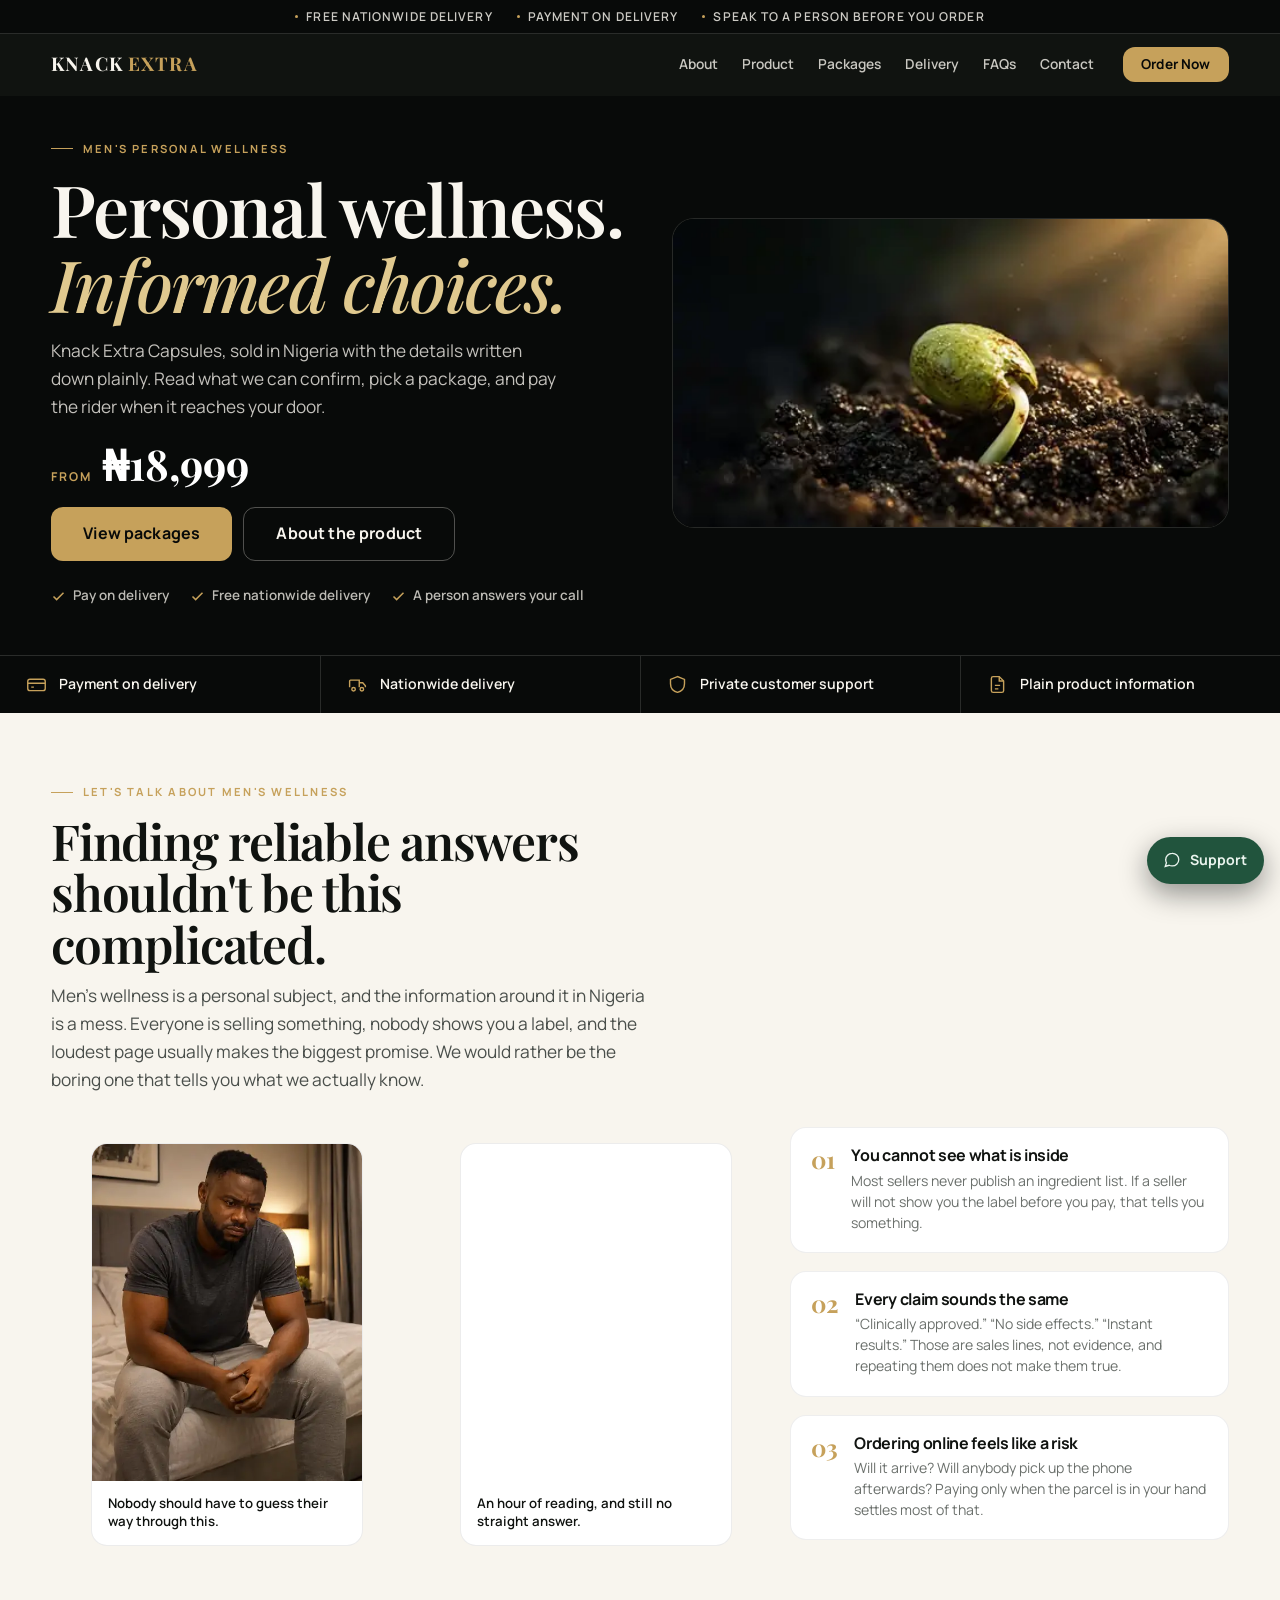
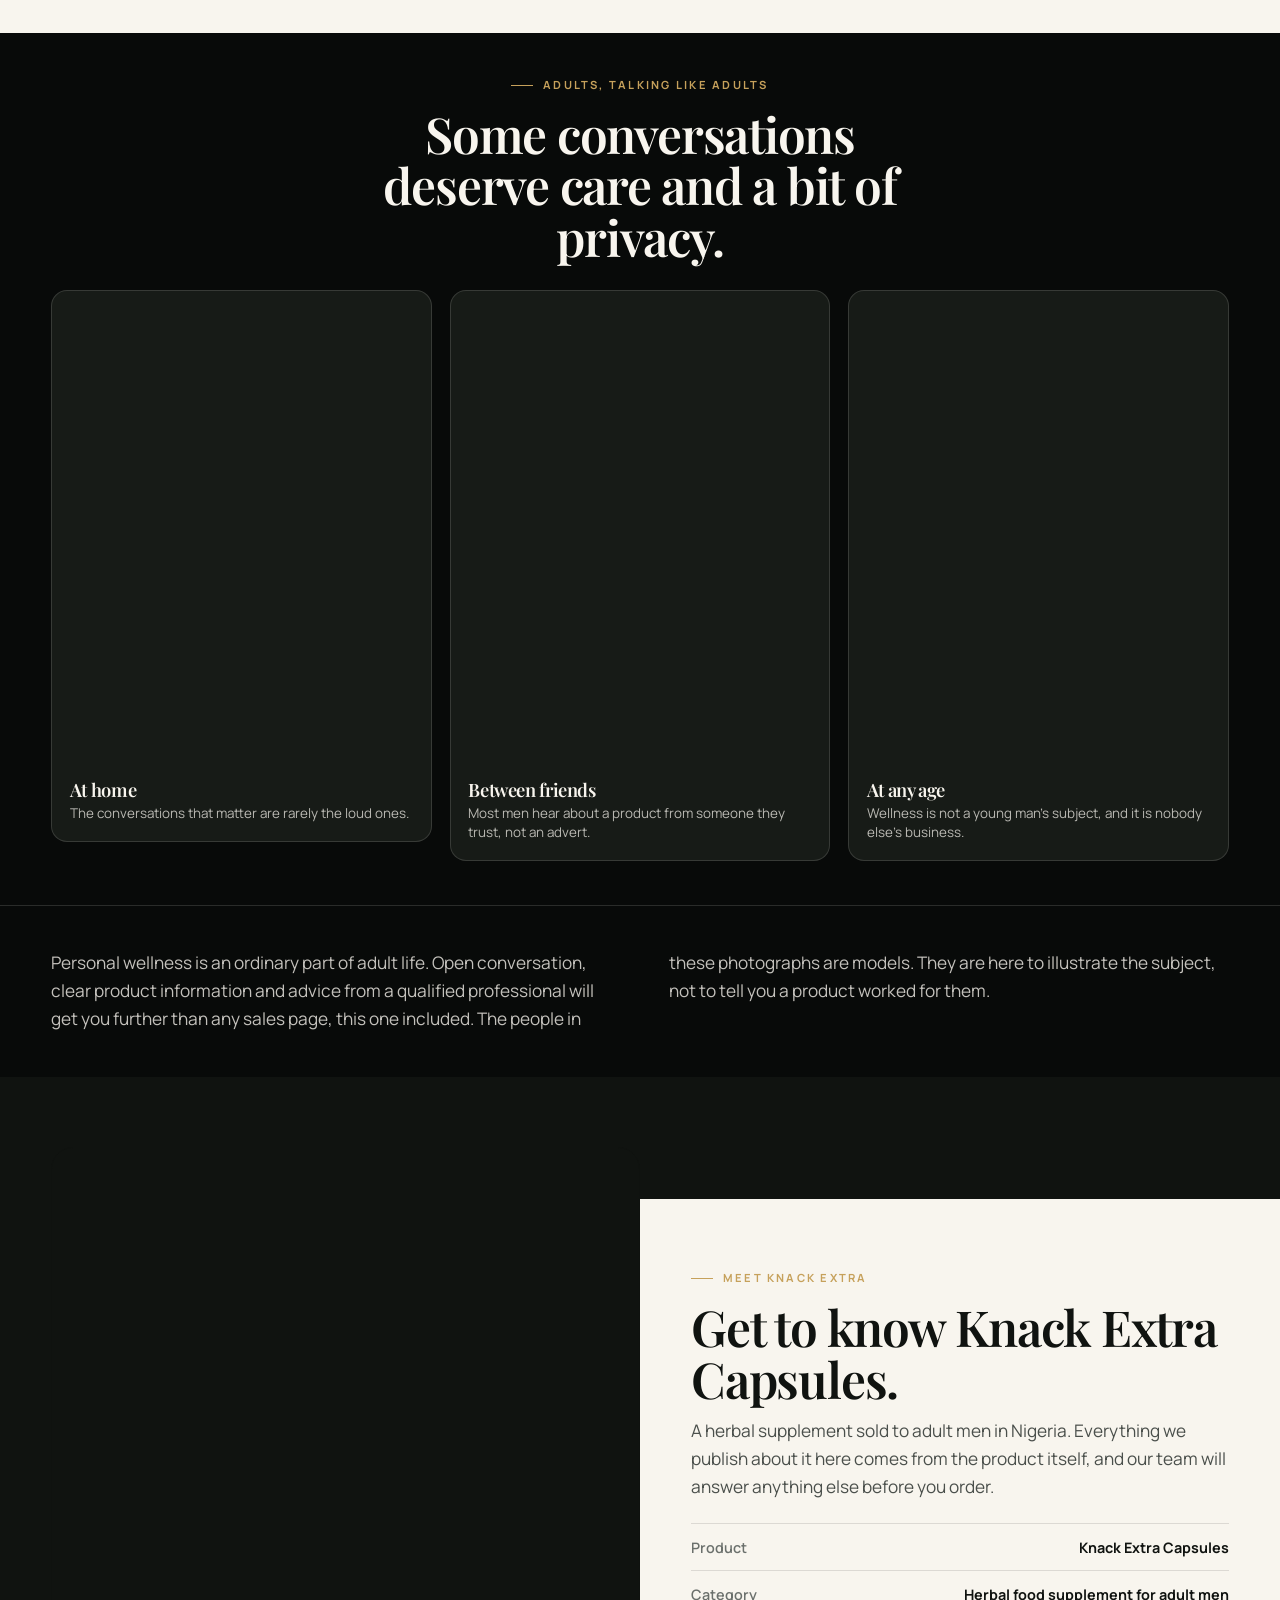
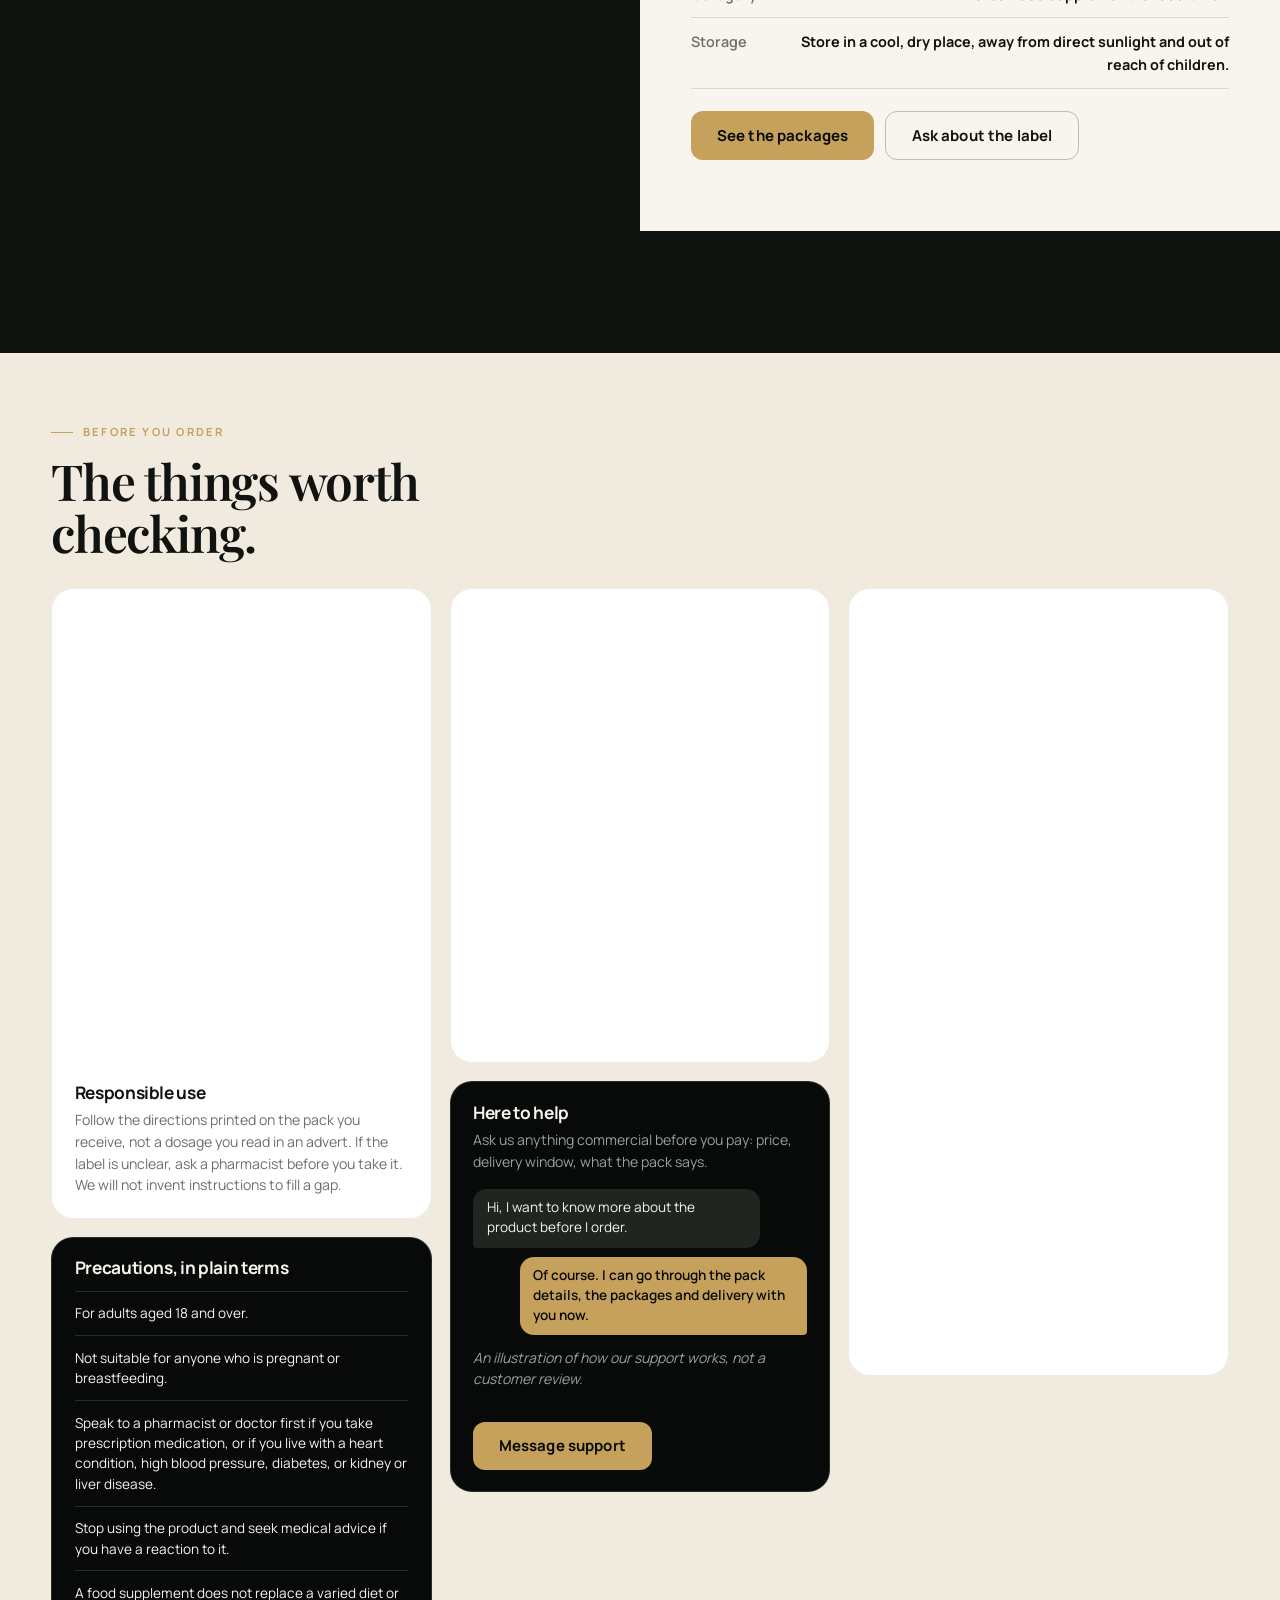
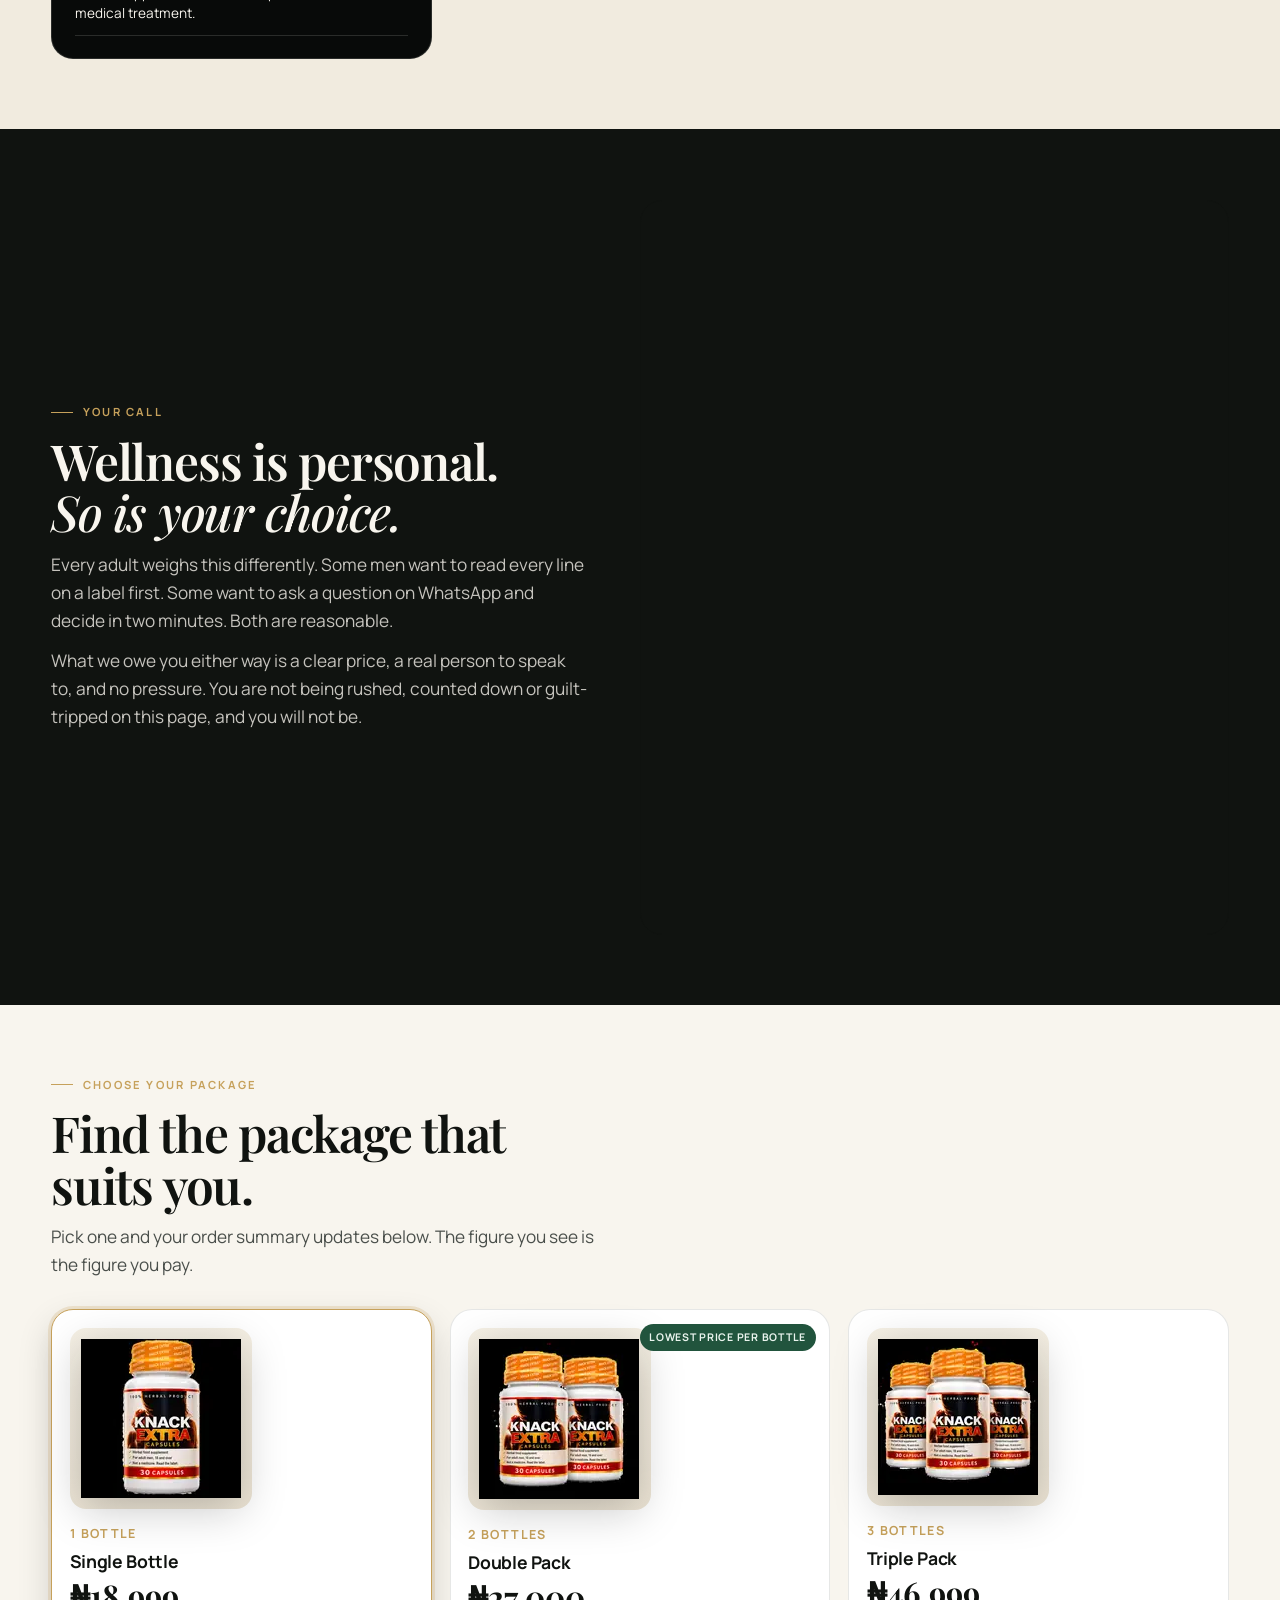
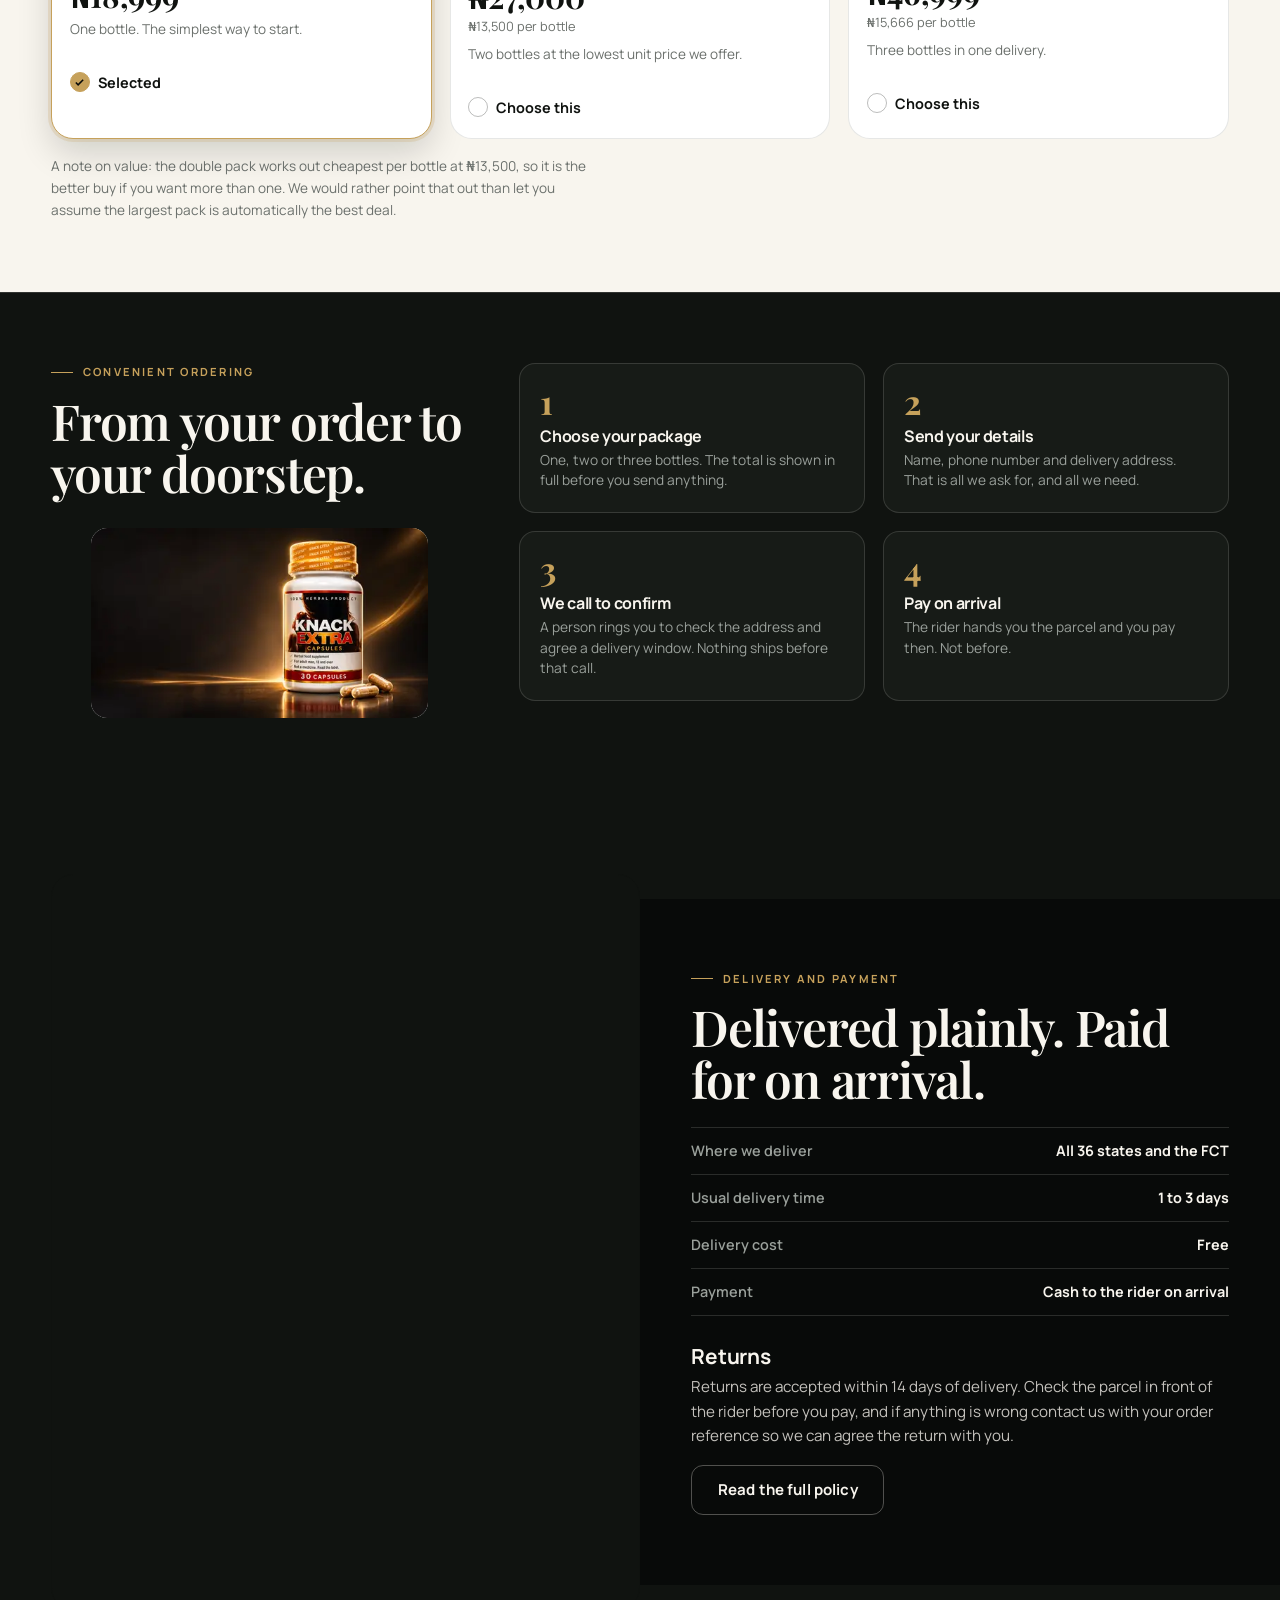
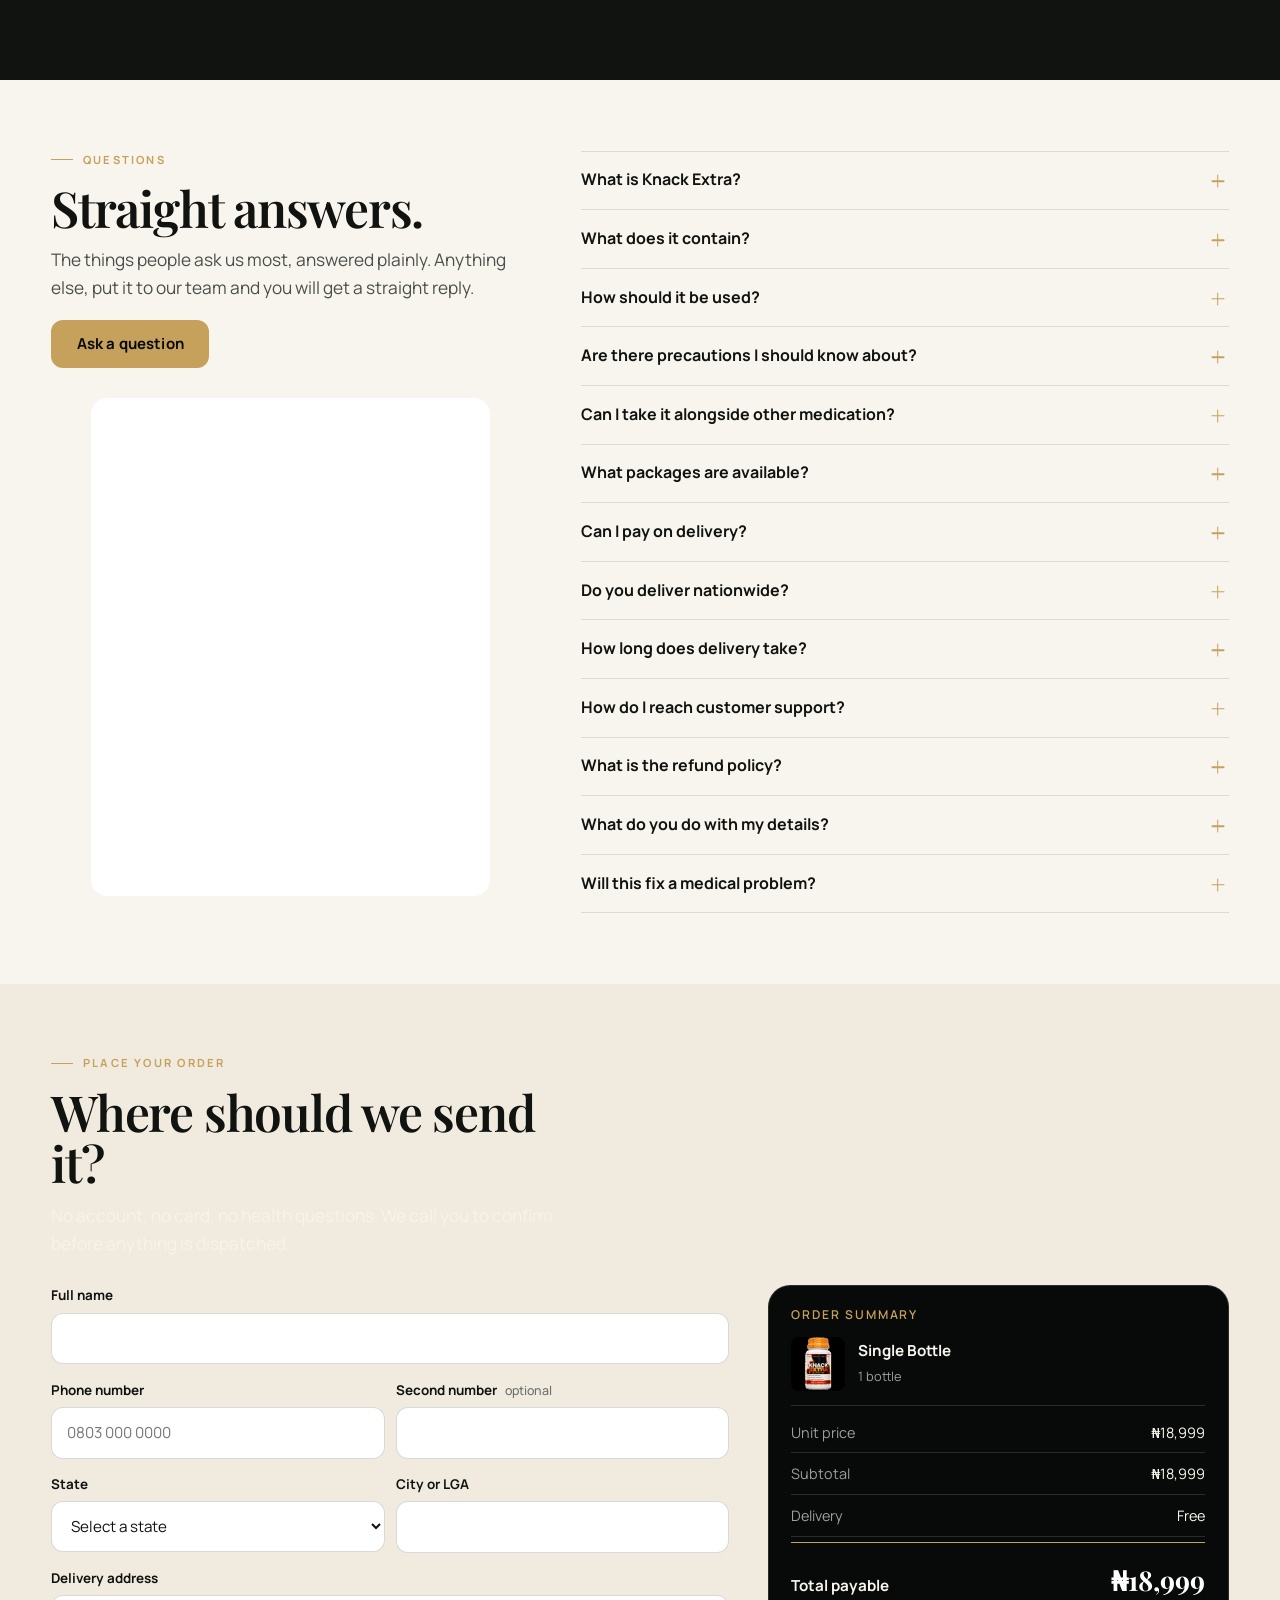
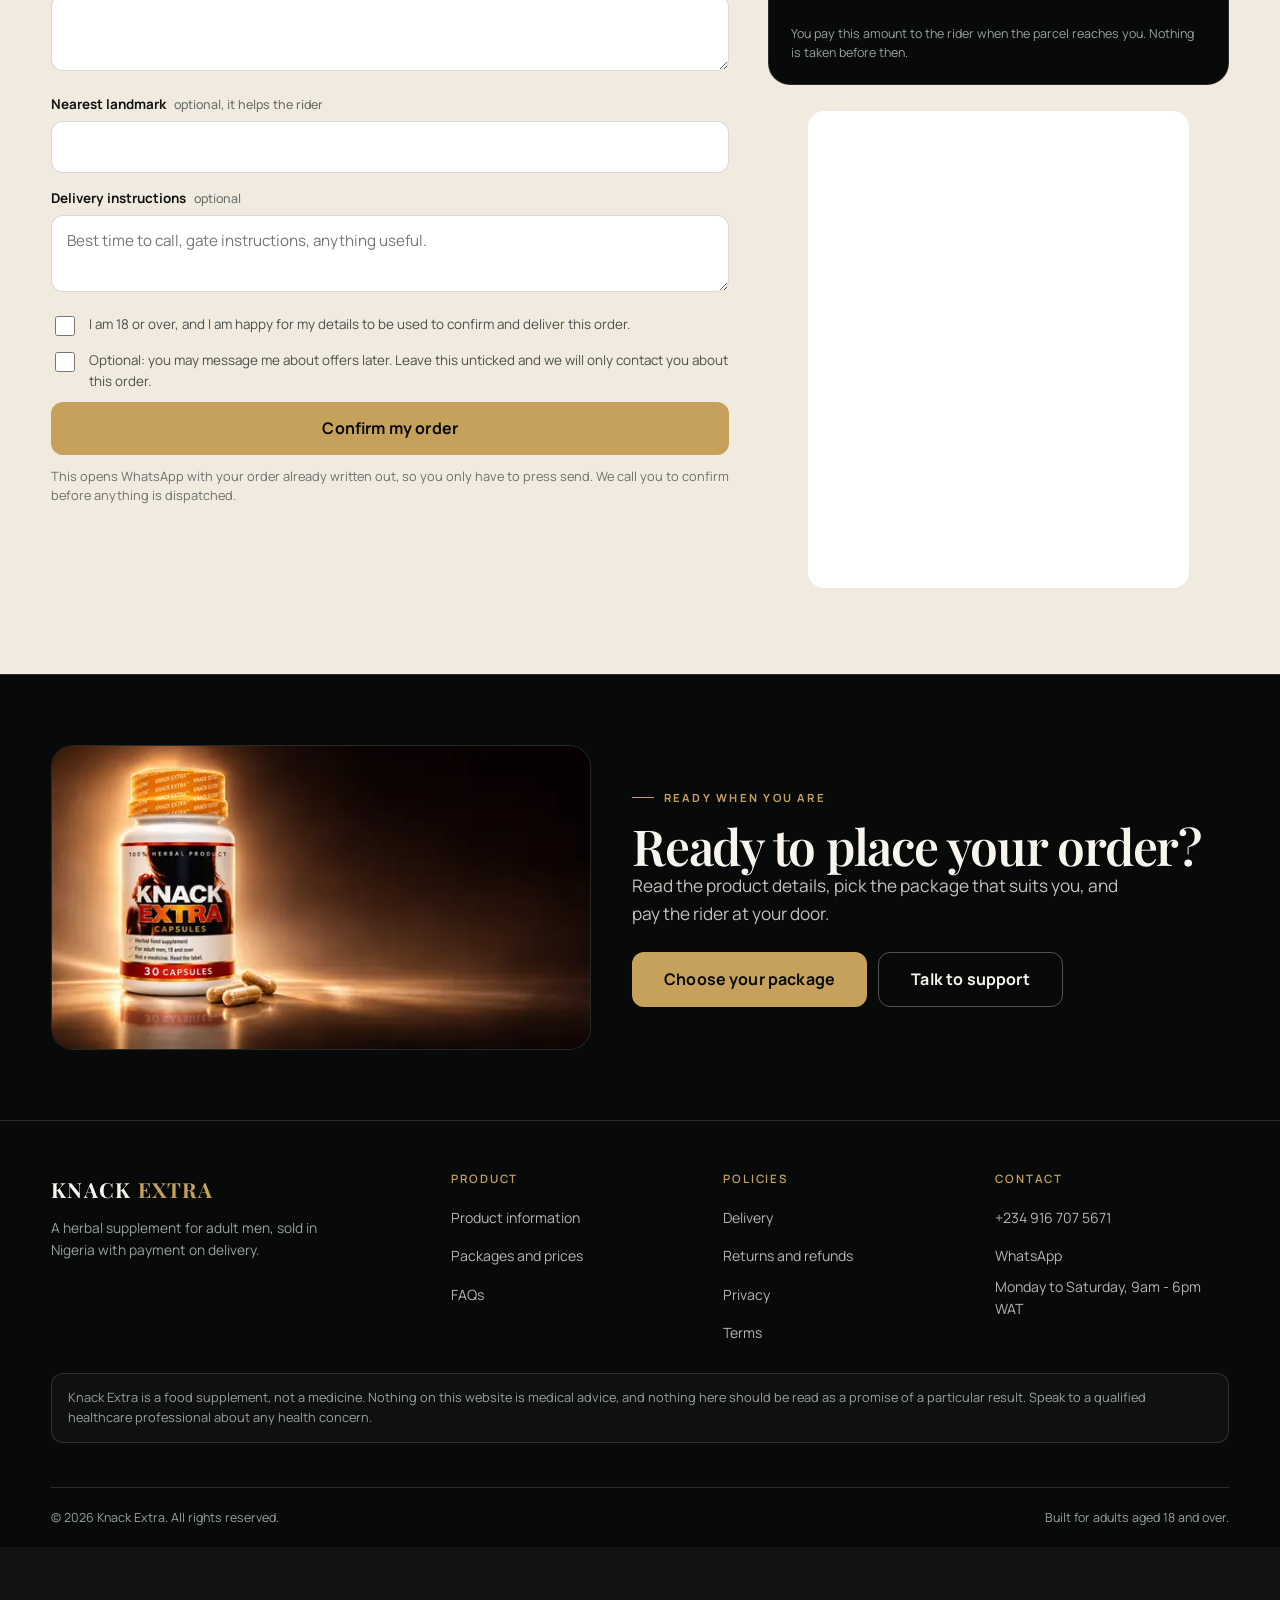
==== commit 52008eb9: "perf: rebuild the page around a weak mobile connection A 375px phone at device pixel ratio 2 was dow" ====
--- a/index.html
+++ b/index.html
@@ -19,7 +19,7 @@
 <meta name="twitter:card" content="summary_large_image">
 
 <link rel="icon" href="assets/img/favicon.svg" type="image/svg+xml">
-<link rel="preload" as="image" href="assets/img/hero-sprout-poster.webp" fetchpriority="high">
+<link rel="preload" as="image" href="assets/img/hero-sprout-poster-480.webp" fetchpriority="high">
 <link rel="preload" as="font" type="font/woff2" href="assets/fonts/manrope-400.woff2" crossorigin>
 <link rel="preload" as="font" type="font/woff2" href="assets/fonts/playfair-500.woff2" crossorigin>
 <link rel="stylesheet" href="assets/css/site.css">
@@ -89,12 +89,12 @@
     </div>
 
     <div class="hero-art">
-      <video class="hero-video" poster="assets/img/hero-sprout-poster.webp"
-             width="752" height="416" muted loop playsinline preload="metadata"
+      <video class="hero-video" poster="assets/img/hero-sprout-poster-480.webp"
+             width="752" height="416" muted loop playsinline preload="none"
              disablepictureinpicture
-             aria-label="A seed germinating in dark soil and putting down roots.">
-        <source src="assets/video/hero-sprout.mp4" type="video/mp4">
-      </video>
+             data-src="assets/video/hero-sprout.mp4"
+             data-src-sm="assets/video/hero-sprout-480.mp4"
+             aria-label="A seed germinating in dark soil and putting down roots."></video>
     </div>
   </div>
 </section>
@@ -132,12 +132,12 @@
 
     <div class="grid problem-grid">
       <figure class="photo ratio-34" data-rise>
-        <img src="assets/img/thoughtful-man.webp" srcset="assets/img/thoughtful-man-sm.webp 604w, assets/img/thoughtful-man.webp 1100w" sizes="(max-width:560px) 92vw, (max-width:900px) 46vw, 26vw" width="1100" height="1375" loading="lazy" decoding="async" alt="A man sitting on the edge of a bed, thinking.">
+        <picture><source media="(max-width:420px)" srcset="assets/img/thoughtful-man-480.webp"><source media="(max-width:680px)" srcset="assets/img/thoughtful-man-320.webp"><source media="(max-width:900px)" srcset="assets/img/thoughtful-man-480.webp"><img src="assets/img/thoughtful-man-560.webp" srcset="assets/img/thoughtful-man-560.webp 560w" sizes="(max-width:1200px) 246px, 276px" width="560" height="700" loading="lazy" decoding="async" alt="A man sitting on the edge of a bed, thinking."></picture>
         <figcaption class="photo-cap">Nobody should have to guess their way through this.</figcaption>
       </figure>
 
       <figure class="photo ratio-34" data-rise style="--d:.08s">
-        <img src="assets/img/researching-man.webp" srcset="assets/img/researching-man-sm.webp 604w, assets/img/researching-man.webp 1100w" sizes="(max-width:900px) 46vw, 26vw" width="1100" height="1375" loading="lazy" decoding="async" alt="A man reading on his phone at home in the evening.">
+        <picture><source media="(max-width:420px)" srcset="assets/img/researching-man-480.webp"><source media="(max-width:680px)" srcset="assets/img/researching-man-320.webp"><source media="(max-width:900px)" srcset="assets/img/researching-man-480.webp"><img src="assets/img/researching-man-560.webp" srcset="assets/img/researching-man-560.webp 560w" sizes="(max-width:1200px) 246px, 276px" width="560" height="700" loading="lazy" decoding="async" alt="A man reading on his phone at home in the evening."></picture>
         <figcaption class="photo-cap">An hour of reading, and still no straight answer.</figcaption>
       </figure>
 
@@ -170,15 +170,15 @@
   </div>
   <div class="triptych">
   <figure class="tri-cell">
-    <img src="assets/img/supportive-couple.webp" srcset="assets/img/supportive-couple-sm.webp 716w, assets/img/supportive-couple.webp 1122w" sizes="(max-width:760px) 50vw, 33vw" width="1122" height="1402" loading="lazy" decoding="async" alt="A couple sitting together on the edge of a bed, talking quietly.">
+    <picture><source media="(max-width:420px)" srcset="assets/img/supportive-couple-560.webp"><source media="(max-width:680px)" srcset="assets/img/supportive-couple-1000.webp"><source media="(max-width:900px)" srcset="assets/img/supportive-couple-400.webp"><img src="assets/img/supportive-couple-1000.webp" srcset="assets/img/supportive-couple-820.webp 820w" sizes="(max-width:1200px) 363px, 389px" width="1000" height="1250" loading="lazy" decoding="async" alt="A couple sitting together on the edge of a bed, talking quietly."></picture>
     <figcaption><h3>At home</h3><p>The conversations that matter are rarely the loud ones.</p></figcaption>
   </figure>
   <figure class="tri-cell">
-    <img src="assets/img/trusted-friends.webp" srcset="assets/img/trusted-friends-sm.webp 604w, assets/img/trusted-friends.webp 1100w" sizes="(max-width:760px) 50vw, 33vw" width="1100" height="1375" loading="lazy" decoding="async" alt="Two friends sitting in a living room, one passing the other a wrapped parcel.">
+    <picture><source media="(max-width:420px)" srcset="assets/img/trusted-friends-560.webp"><source media="(max-width:680px)" srcset="assets/img/trusted-friends-1000.webp"><source media="(max-width:900px)" srcset="assets/img/trusted-friends-400.webp"><img src="assets/img/trusted-friends-1000.webp" srcset="assets/img/trusted-friends-820.webp 820w" sizes="(max-width:1200px) 363px, 389px" width="1000" height="1250" loading="lazy" decoding="async" alt="Two friends sitting in a living room, one passing the other a wrapped parcel."></picture>
     <figcaption><h3>Between friends</h3><p>Most men hear about a product from someone they trust, not an advert.</p></figcaption>
   </figure>
   <figure class="tri-cell">
-    <img src="assets/img/mature-man.webp" srcset="assets/img/mature-man-sm.webp 604w, assets/img/mature-man.webp 1100w" sizes="(max-width:760px) 100vw, 33vw" width="1100" height="1375" loading="lazy" decoding="async" alt="A man in his fifties relaxing on a sofa at home.">
+    <picture><source media="(max-width:420px)" srcset="assets/img/mature-man-560.webp"><source media="(max-width:680px)" srcset="assets/img/mature-man-1000.webp"><source media="(max-width:900px)" srcset="assets/img/mature-man-400.webp"><img src="assets/img/mature-man-1000.webp" srcset="assets/img/mature-man-820.webp 820w" sizes="(max-width:1200px) 363px, 389px" width="1000" height="1250" loading="lazy" decoding="async" alt="A man in his fifties relaxing on a sofa at home."></picture>
     <figcaption><h3>At any age</h3><p>Wellness is not a young man's subject, and it is nobody else's business.</p></figcaption>
   </figure>
 </div>
@@ -192,7 +192,7 @@
 <!-- 07 ========================================= product introduction === -->
 <section class="split" id="product">
   <div class="split-media">
-    <img src="assets/img/product-hero.webp" srcset="assets/img/product-hero-sm.webp 660w, assets/img/product-hero.webp 1122w" sizes="(max-width:860px) 100vw, 50vw" width="1122" height="1402" loading="lazy" decoding="async" alt="A bottle of Knack Extra Capsules photographed on a cream background with loose capsules beside it.">
+    <picture><source media="(max-width:420px)" srcset="assets/img/product-hero-560.webp"><source media="(max-width:680px)" srcset="assets/img/product-hero-1000.webp"><source media="(max-width:900px)" srcset="assets/img/product-hero.webp"><img src="assets/img/product-hero.webp" srcset="assets/img/product-hero.webp 1122w" sizes="(max-width:1200px) 566px, 683px" width="1122" height="1402" loading="lazy" decoding="async" alt="A bottle of Knack Extra Capsules photographed on a cream background with loose capsules beside it."></picture>
   </div>
   <div class="split-body on-light">
     <div class="inner">
@@ -219,7 +219,7 @@
 
     <div class="grid bento">
       <article class="bento-card bento-a" data-rise>
-        <div class="media"><img src="assets/img/product-usage.webp" srcset="assets/img/product-usage-sm.webp 604w, assets/img/product-usage.webp 1100w" sizes="(max-width:620px) 92vw, 48vw" width="1100" height="1375" loading="lazy" decoding="async" alt="A bottle of Knack Extra on a bedside table beside a glass of water."></div>
+        <div class="media"><picture><source media="(max-width:420px)" srcset="assets/img/product-usage-560.webp"><source media="(max-width:680px)" srcset="assets/img/product-usage-1000.webp"><source media="(max-width:900px)" srcset="assets/img/product-usage-680.webp"><img src="assets/img/product-usage-1000.webp" srcset="assets/img/product-usage-820.webp 820w" sizes="(max-width:1200px) 363px, 389px" width="1000" height="1250" loading="lazy" decoding="async" alt="A bottle of Knack Extra on a bedside table beside a glass of water."></picture></div>
         <div class="pad">
           <h3>Responsible use</h3>
           <p>Follow the directions printed on the pack you receive, not a dosage you read in an advert. If the label is unclear, ask a pharmacist before you take it. We will not invent instructions to fill a gap.</p>
@@ -234,7 +234,7 @@
       </article>
 
       <article class="bento-card bento-d" data-rise style="--d:.14s">
-        <div class="media"><img src="assets/img/happy-couple.webp" srcset="assets/img/happy-couple-sm.webp 716w, assets/img/happy-couple.webp 1122w" sizes="(max-width:620px) 92vw, 24vw" width="1122" height="1402" loading="lazy" decoding="async" alt="A couple sitting close together on a sofa at home in the evening."></div>
+        <div class="media"><picture><source media="(max-width:420px)" srcset="assets/img/happy-couple-560.webp"><source media="(max-width:680px)" srcset="assets/img/happy-couple-1000.webp"><source media="(max-width:900px)" srcset="assets/img/happy-couple-680.webp"><img src="assets/img/happy-couple-1000.webp" srcset="assets/img/happy-couple-820.webp 820w" sizes="(max-width:1200px) 363px, 389px" width="1000" height="1250" loading="lazy" decoding="async" alt="A couple sitting close together on a sofa at home in the evening."></picture></div>
       </article>
 
       <article class="bento-card bento-e" data-rise style="--d:.18s">
@@ -251,7 +251,7 @@
       </article>
 
       <article class="bento-card bento-f" data-rise style="--d:.22s">
-        <div class="media"><img src="assets/img/doorstep-handover.webp" srcset="assets/img/doorstep-handover-sm.webp 468w, assets/img/doorstep-handover.webp 778w" sizes="(max-width:620px) 92vw, 24vw" width="778" height="1615" loading="lazy" decoding="async" alt="A man at his own front door holding the parcel he has just taken delivery of."></div>
+        <div class="media"><picture><source media="(max-width:420px)" srcset="assets/img/doorstep-handover-560.webp"><source media="(max-width:680px)" srcset="assets/img/doorstep-handover.webp"><source media="(max-width:900px)" srcset="assets/img/doorstep-handover-680.webp"><img src="assets/img/doorstep-handover.webp" srcset="assets/img/doorstep-handover.webp 778w" sizes="(max-width:1200px) 363px, 389px" width="778" height="1615" loading="lazy" decoding="async" alt="A man at his own front door holding the parcel he has just taken delivery of."></picture></div>
       </article>
     </div>
   </div>
@@ -260,7 +260,7 @@
 <!-- 09 ===================================== lifestyle, choice is yours === -->
 <section class="split split-rev">
   <div class="split-media">
-    <img src="assets/img/confident-man.webp" srcset="assets/img/confident-man-sm.webp 716w, assets/img/confident-man.webp 1122w" sizes="(max-width:860px) 100vw, 50vw" width="1122" height="1402" loading="lazy" decoding="async" alt="A man relaxing on a sofa at home, a bottle of Knack Extra on the side table.">
+    <picture><source media="(max-width:420px)" srcset="assets/img/confident-man-560.webp"><source media="(max-width:680px)" srcset="assets/img/confident-man-1000.webp"><source media="(max-width:900px)" srcset="assets/img/confident-man.webp"><img src="assets/img/confident-man.webp" srcset="assets/img/confident-man.webp 1122w" sizes="(max-width:1200px) 566px, 683px" width="1122" height="1402" loading="lazy" decoding="async" alt="A man relaxing on a sofa at home, a bottle of Knack Extra on the side table."></picture>
   </div>
   <div class="split-body on-dark">
     <div class="inner">
@@ -294,7 +294,7 @@
       <p class="eyebrow">Convenient ordering</p>
       <h2 class="display h-lg">From your order to your doorstep.</h2>
       <figure class="col-art">
-        <img src="assets/img/hero-dark.webp" srcset="assets/img/hero-dark-sm.webp 1056w, assets/img/hero-dark.webp 1672w" sizes="(max-width:860px) 92vw, 30vw" width="1672" height="941" loading="lazy" decoding="async" alt="A bottle of Knack Extra Capsules lit against a dark background with loose capsules beside it.">
+        <picture><source media="(max-width:420px)" srcset="assets/img/hero-dark-480.webp"><source media="(max-width:680px)" srcset="assets/img/hero-dark-820.webp"><source media="(max-width:900px)" srcset="assets/img/hero-dark-1200.webp"><img src="assets/img/hero-dark-1200.webp" srcset="assets/img/hero-dark-680.webp 680w, assets/img/hero-dark-820.webp 820w" sizes="(max-width:1200px) 311px, 344px" width="1200" height="675" loading="lazy" decoding="async" alt="A bottle of Knack Extra Capsules lit against a dark background with loose capsules beside it."></picture>
       </figure>
     </div>
     <div class="grid steps">
@@ -309,7 +309,7 @@
 <!-- 12 ========================================== delivery & payment === -->
 <section class="split" id="delivery">
   <div class="split-media">
-    <img src="assets/img/discreet-delivery.webp" srcset="assets/img/discreet-delivery-sm.webp 716w, assets/img/discreet-delivery.webp 1122w" sizes="(max-width:860px) 100vw, 50vw" width="1122" height="1402" loading="lazy" decoding="async" alt="A courier handing a plain cardboard parcel to a customer at his front door.">
+    <picture><source media="(max-width:420px)" srcset="assets/img/discreet-delivery-560.webp"><source media="(max-width:680px)" srcset="assets/img/discreet-delivery-1000.webp"><source media="(max-width:900px)" srcset="assets/img/discreet-delivery.webp"><img src="assets/img/discreet-delivery.webp" srcset="assets/img/discreet-delivery.webp 1122w" sizes="(max-width:1200px) 566px, 683px" width="1122" height="1402" loading="lazy" decoding="async" alt="A courier handing a plain cardboard parcel to a customer at his front door."></picture>
   </div>
   <div class="split-body on-black">
     <div class="inner">
@@ -332,7 +332,7 @@
       <p class="lede" style="margin-top:.8rem">The things people ask us most, answered plainly. Anything else, put it to our team and you will get a straight reply.</p>
       <a href="#" class="btn" style="margin-top:1.1rem" data-support-link>Ask a question</a>
       <figure class="col-art">
-        <img src="assets/img/package-podium.webp" srcset="assets/img/package-podium-sm.webp 604w, assets/img/package-podium.webp 1100w" sizes="(max-width:860px) 92vw, 34vw" width="1100" height="1375" loading="lazy" decoding="async" alt="The one, two and three bottle packages of Knack Extra standing side by side.">
+        <picture><source media="(max-width:420px)" srcset="assets/img/package-podium-480.webp"><source media="(max-width:680px)" srcset="assets/img/package-podium-820.webp"><source media="(max-width:900px)" srcset="assets/img/package-podium.webp"><img src="assets/img/package-podium.webp" srcset="assets/img/package-podium-820.webp 820w" sizes="(max-width:1200px) 371px, 409px" width="1100" height="1375" loading="lazy" decoding="async" alt="The one, two and three bottle packages of Knack Extra standing side by side."></picture>
       </figure>
     </div>
     <div class="faq" id="faq-list"></div>
@@ -417,7 +417,7 @@
       <aside class="summary" aria-label="Order summary">
         <h3>Order summary</h3>
         <div class="thumb">
-          <img id="sum-img" src="assets/img/bundle-one.webp" width="54" height="54" alt="" loading="lazy">
+          <img id="sum-img" src="assets/img/bundle-one-160.webp" width="54" height="54" alt="" loading="lazy">
           <div><strong id="sum-name">Single Bottle</strong><span id="sum-qty">1 bottle</span></div>
         </div>
         <div class="row"><span class="k">Unit price</span><span class="v" id="sum-unit"></span></div>
@@ -427,7 +427,7 @@
         <p class="mini" id="sum-note"></p>
       </aside>
       <figure class="col-art">
-        <img src="assets/img/returns-badge.webp" srcset="assets/img/returns-badge-sm.webp 604w, assets/img/returns-badge.webp 1100w" sizes="(max-width:900px) 92vw, 32vw" width="1100" height="1375" loading="lazy" decoding="async" alt="A bottle of Knack Extra beside a badge reading returns, 14 days from delivery.">
+        <picture><source media="(max-width:420px)" srcset="assets/img/returns-badge-480.webp"><source media="(max-width:680px)" srcset="assets/img/returns-badge-820.webp"><source media="(max-width:900px)" srcset="assets/img/returns-badge.webp"><img src="assets/img/returns-badge.webp" srcset="assets/img/returns-badge-820.webp 820w" sizes="(max-width:1200px) 353px, 390px" width="1100" height="1375" loading="lazy" decoding="async" alt="A bottle of Knack Extra beside a badge reading returns, 14 days from delivery."></picture>
       </figure>
       </div>
     </div>
@@ -438,11 +438,11 @@
 <section class="final band">
   <div class="wrap final-grid">
     <div class="final-art">
-      <img src="assets/img/hero-dark-alt.webp"
-           srcset="assets/img/hero-dark-alt-sm.webp 1056w, assets/img/hero-dark-alt.webp 1672w"
-           sizes="(max-width:860px) 92vw, 46vw" width="1672" height="941"
+      <picture><source media="(max-width:420px)" srcset="assets/img/hero-dark-alt-560.webp"><source media="(max-width:680px)" srcset="assets/img/hero-dark-alt-1000.webp"><source media="(max-width:900px)" srcset="assets/img/hero-dark-alt-1200.webp"><img src="assets/img/hero-dark-alt-1200.webp"
+           srcset="assets/img/hero-dark-alt-1200.webp 1200w"
+           sizes="(max-width:1200px) 516px, 552px" width="1200" height="675"
            loading="lazy" decoding="async"
-           alt="A bottle of Knack Extra Capsules lit against a dark background.">
+           alt="A bottle of Knack Extra Capsules lit against a dark background."></picture>
     </div>
     <div class="final-copy">
       <p class="eyebrow">Ready when you are</p>
--- a/assets/css/site.css
+++ b/assets/css/site.css
@@ -1,4 +1,36 @@
-@import url("../fonts/fonts.css");
+/* The @font-face rules used to live in assets/fonts/fonts.css and were
+   pulled in with @import. On a high latency mobile connection that cost a
+   whole extra round trip, because the browser cannot even discover the
+   font stylesheet until this file has arrived. They are inlined here
+   instead. The woff2 files are unchanged. */
+/* Self-hosted latin subsets of Playfair Display and Manrope.
+   Source: Google Fonts. Licence: SIL Open Font License 1.1.
+   Both are variable fonts, so one file covers the whole weight range. */
+
+@font-face{
+  font-family:'Playfair Display';
+  font-style:normal;
+  font-weight:400 700;
+  font-display:swap;
+  src:url('../fonts/playfair-500.woff2') format('woff2');
+  unicode-range:U+0000-00FF, U+0131, U+0152-0153, U+02BB-02BC, U+02C6, U+02DA, U+02DC, U+0304, U+0308, U+0329, U+2000-206F, U+20AC, U+2122, U+2191, U+2193, U+2212, U+2215, U+FEFF, U+FFFD;
+}
+@font-face{
+  font-family:'Playfair Display';
+  font-style:italic;
+  font-weight:400 700;
+  font-display:swap;
+  src:url('../fonts/playfair-500-italic.woff2') format('woff2');
+  unicode-range:U+0000-00FF, U+0131, U+0152-0153, U+02BB-02BC, U+02C6, U+02DA, U+02DC, U+0304, U+0308, U+0329, U+2000-206F, U+20AC, U+2122, U+2191, U+2193, U+2212, U+2215, U+FEFF, U+FFFD;
+}
+@font-face{
+  font-family:'Manrope';
+  font-style:normal;
+  font-weight:400 800;
+  font-display:swap;
+  src:url('../fonts/manrope-400.woff2') format('woff2');
+  unicode-range:U+0000-00FF, U+0131, U+0152-0153, U+02BB-02BC, U+02C6, U+02DA, U+02DC, U+0304, U+0308, U+0329, U+2000-206F, U+20AC, U+2122, U+2191, U+2193, U+2212, U+2215, U+FEFF, U+FFFD;
+}
 
 /* ===========================================================================
    KNACK EXTRA - design system
@@ -55,6 +87,9 @@
 }
 
 img{display:block;max-width:100%;height:auto}
+/* <picture> is inline by default, which would shrink-wrap inside the
+   flex and grid cells the images sit in. */
+picture{display:block}
 a{color:inherit;text-decoration:none}
 button{font:inherit;color:inherit;cursor:pointer;border:0;background:none}
 
@@ -800,3 +835,10 @@
 }
 .ty-ref span{font-size:.72rem;letter-spacing:.14em;text-transform:uppercase;color:var(--muted);font-weight:700;display:block;margin-bottom:.2rem}
 .ty-ref strong{font-family:var(--display);font-size:1.5rem;letter-spacing:.04em}
+
+/* ------------------------------------------------ touch target sizes --- */
+/* Nearly all of the traffic is a thumb on a phone, not a mouse pointer. The
+   footer links were 19px high, which is a miss waiting to happen. */
+.foot-grid ul{gap:.1rem}
+.foot-grid ul a{display:inline-block;padding:.55rem 0;line-height:1.35}
+.check input{width:20px;height:20px}
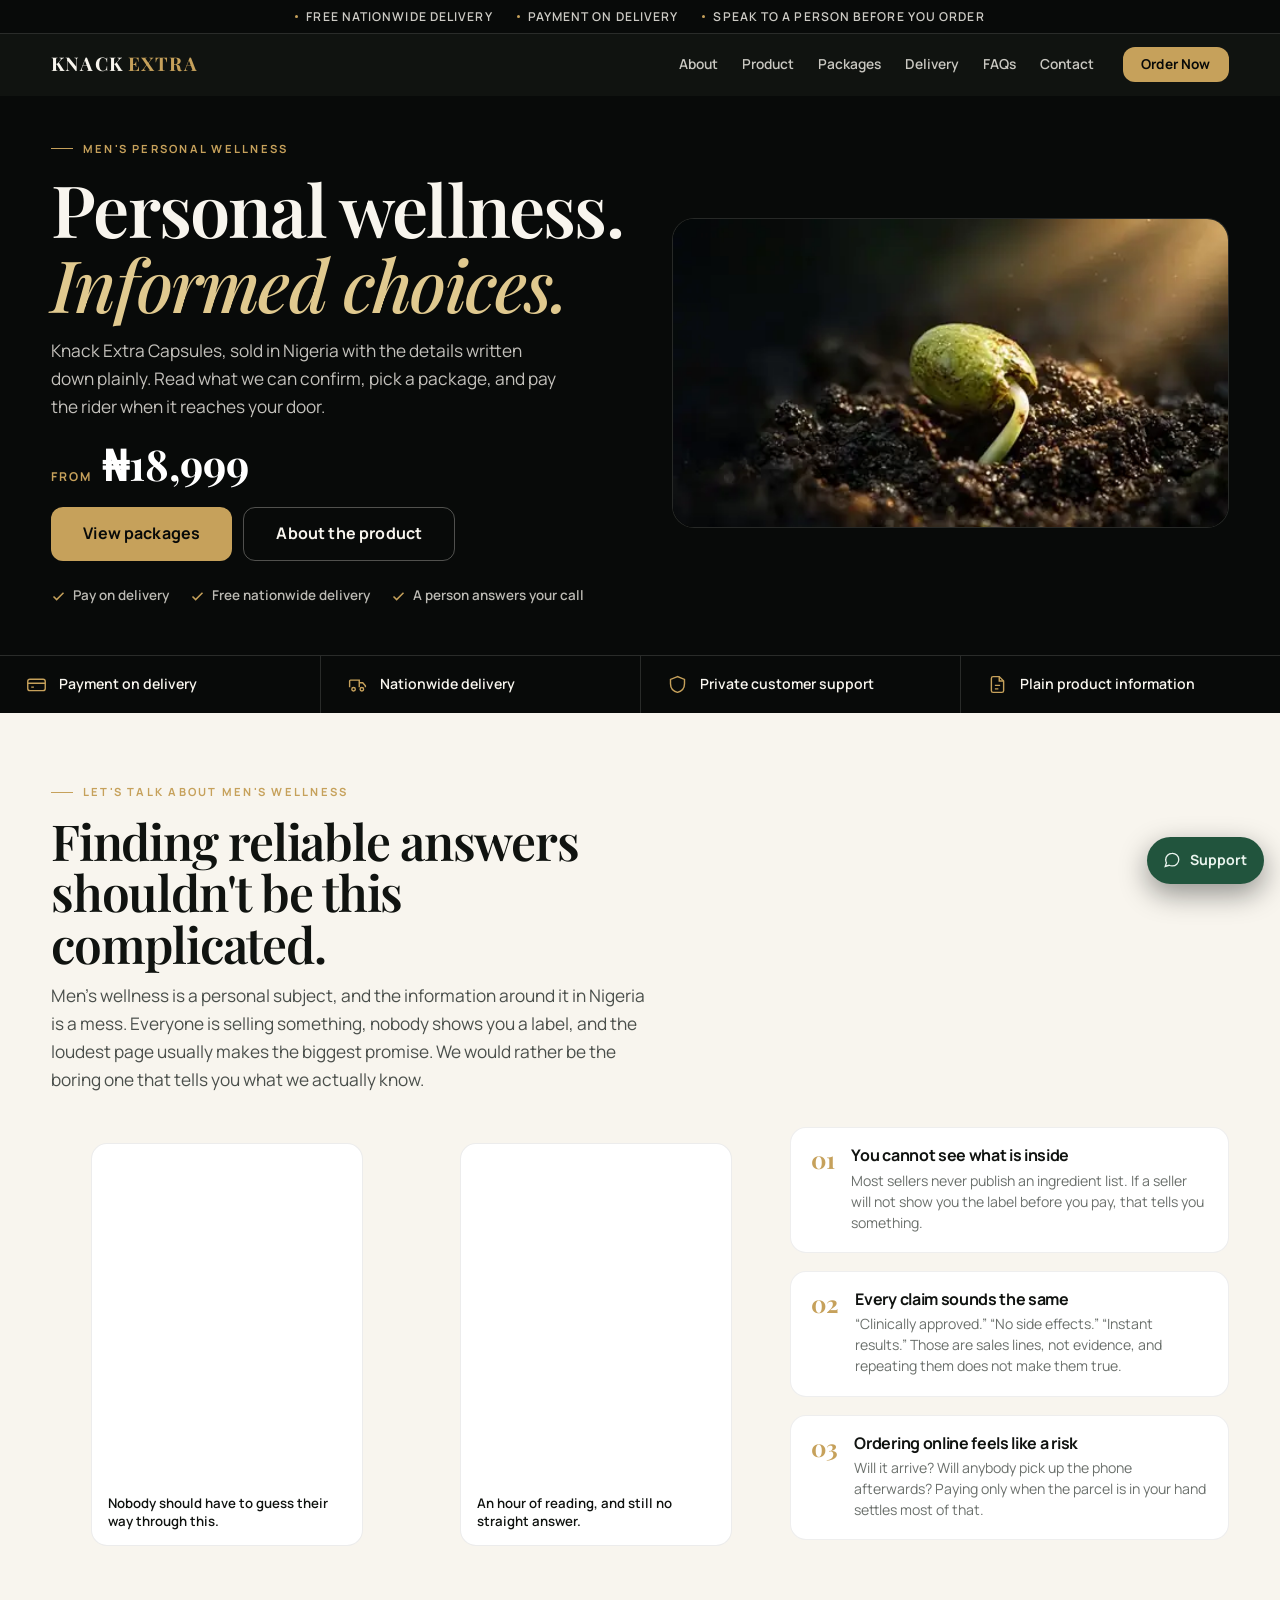
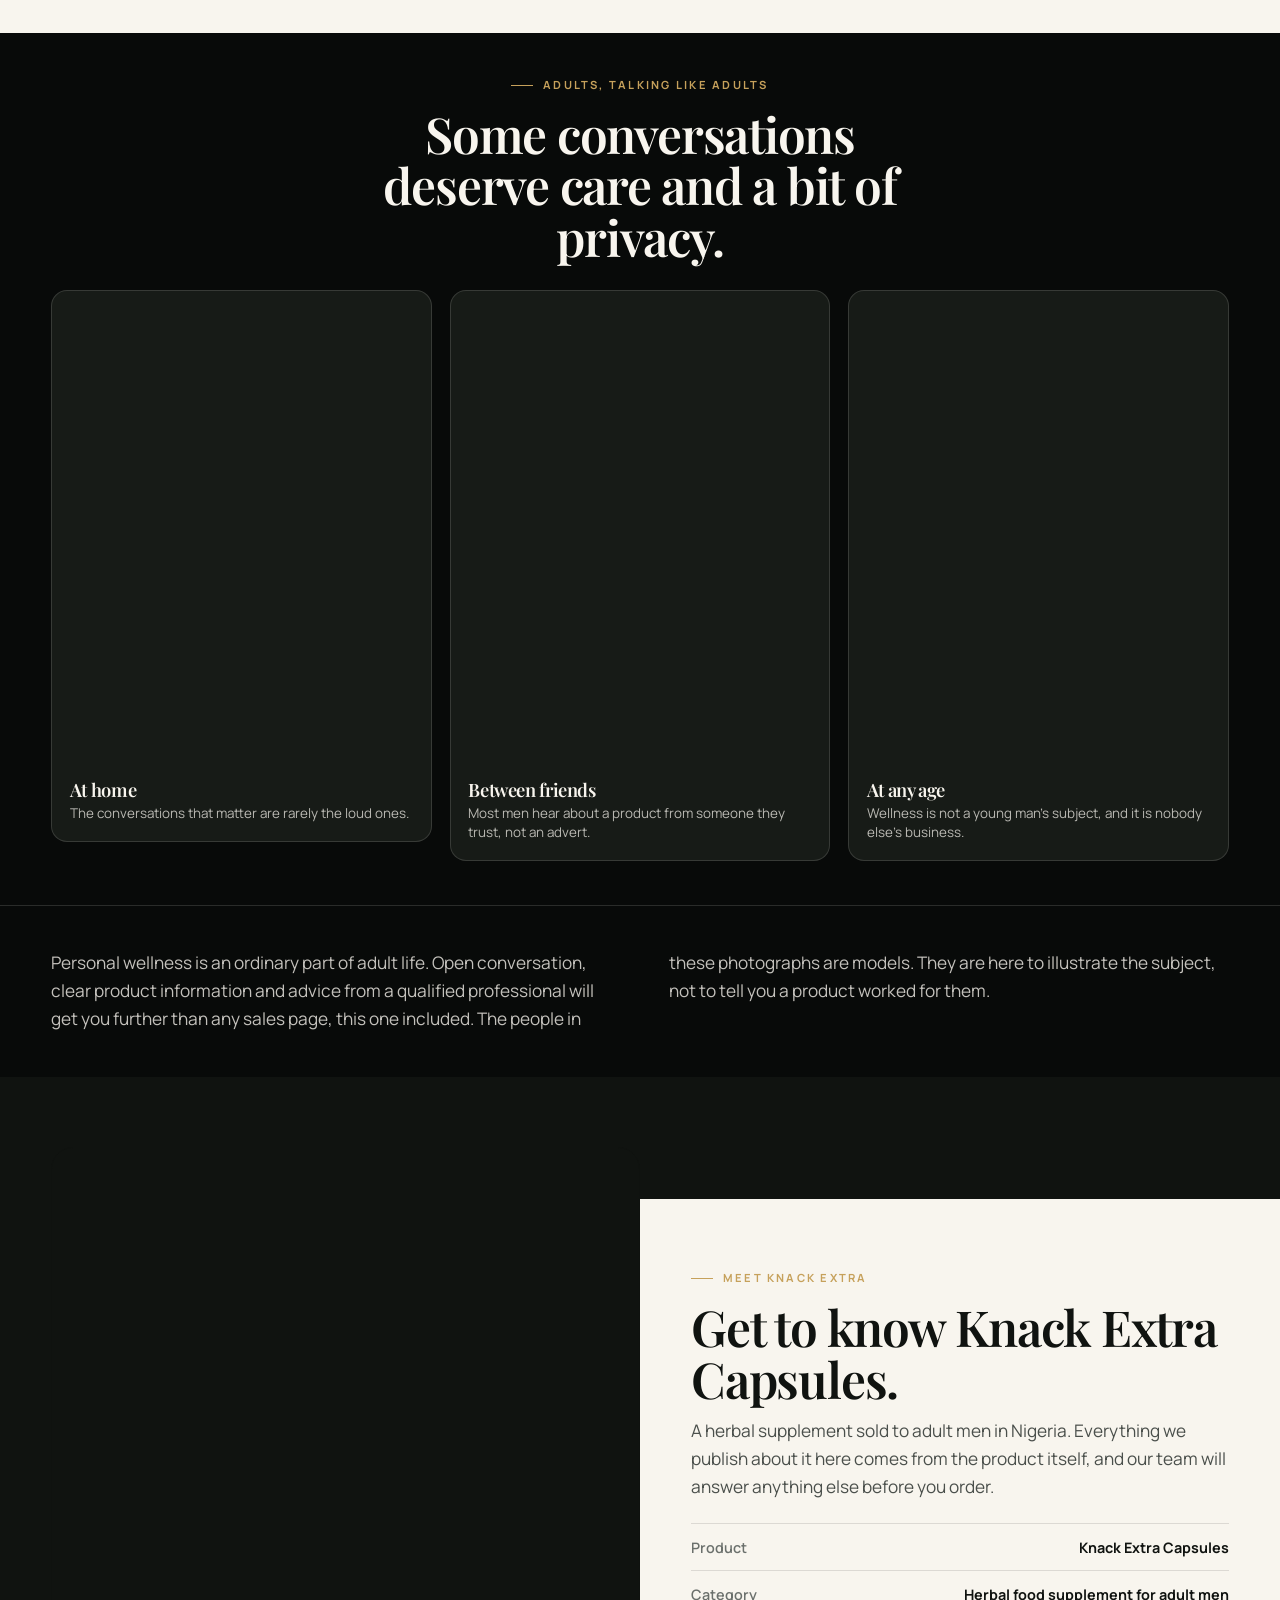
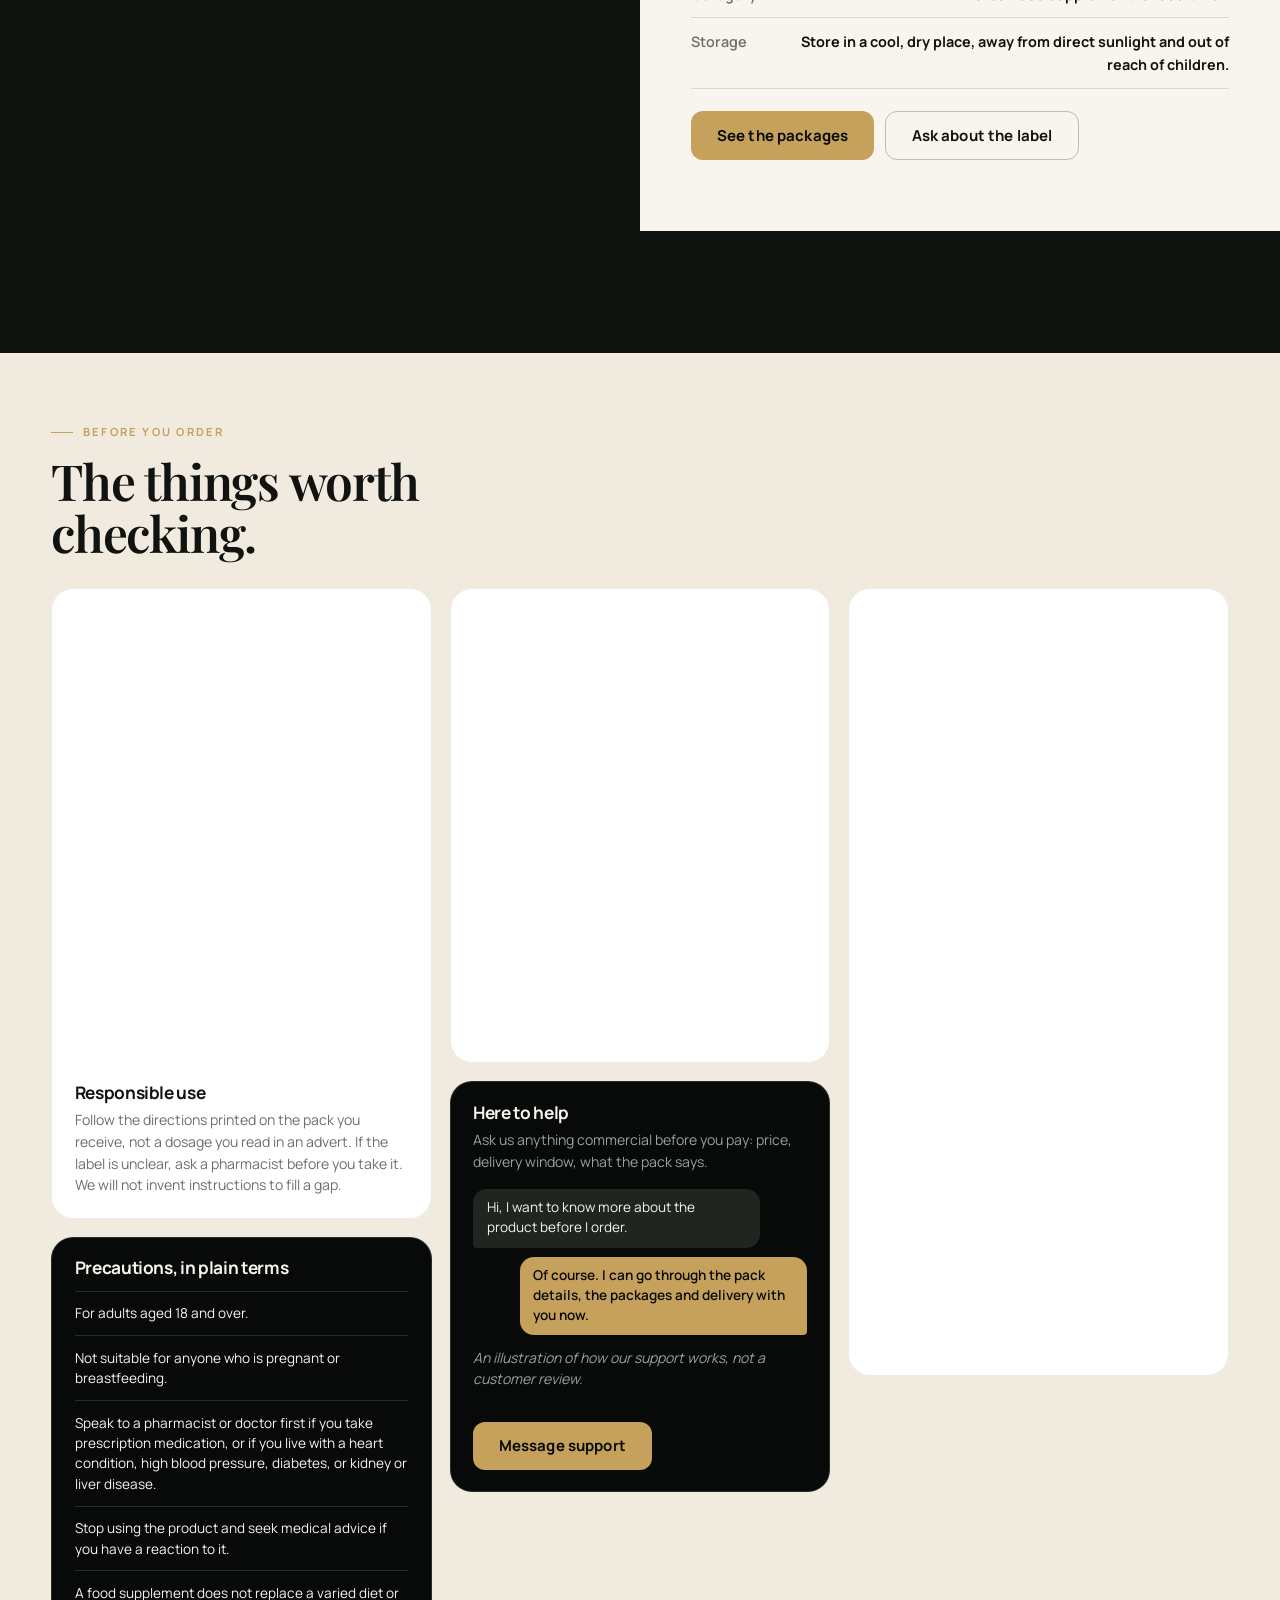
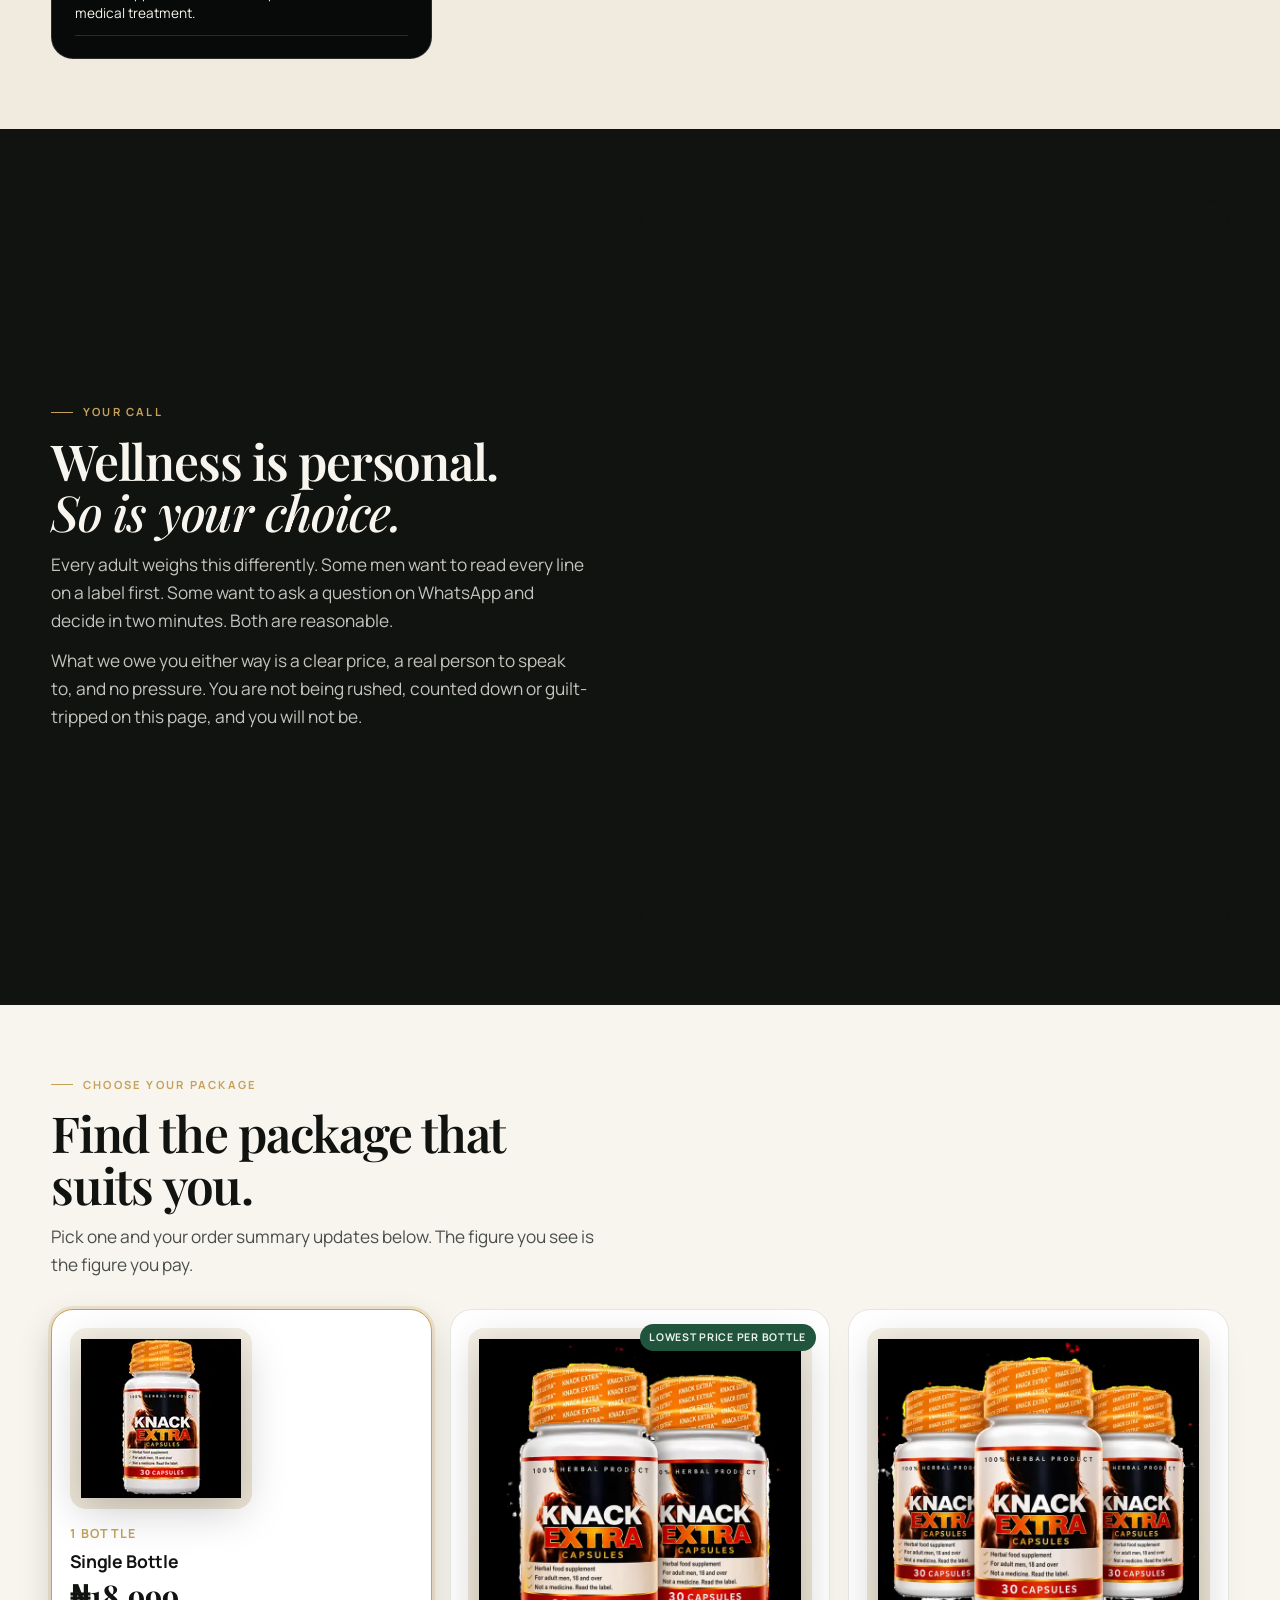
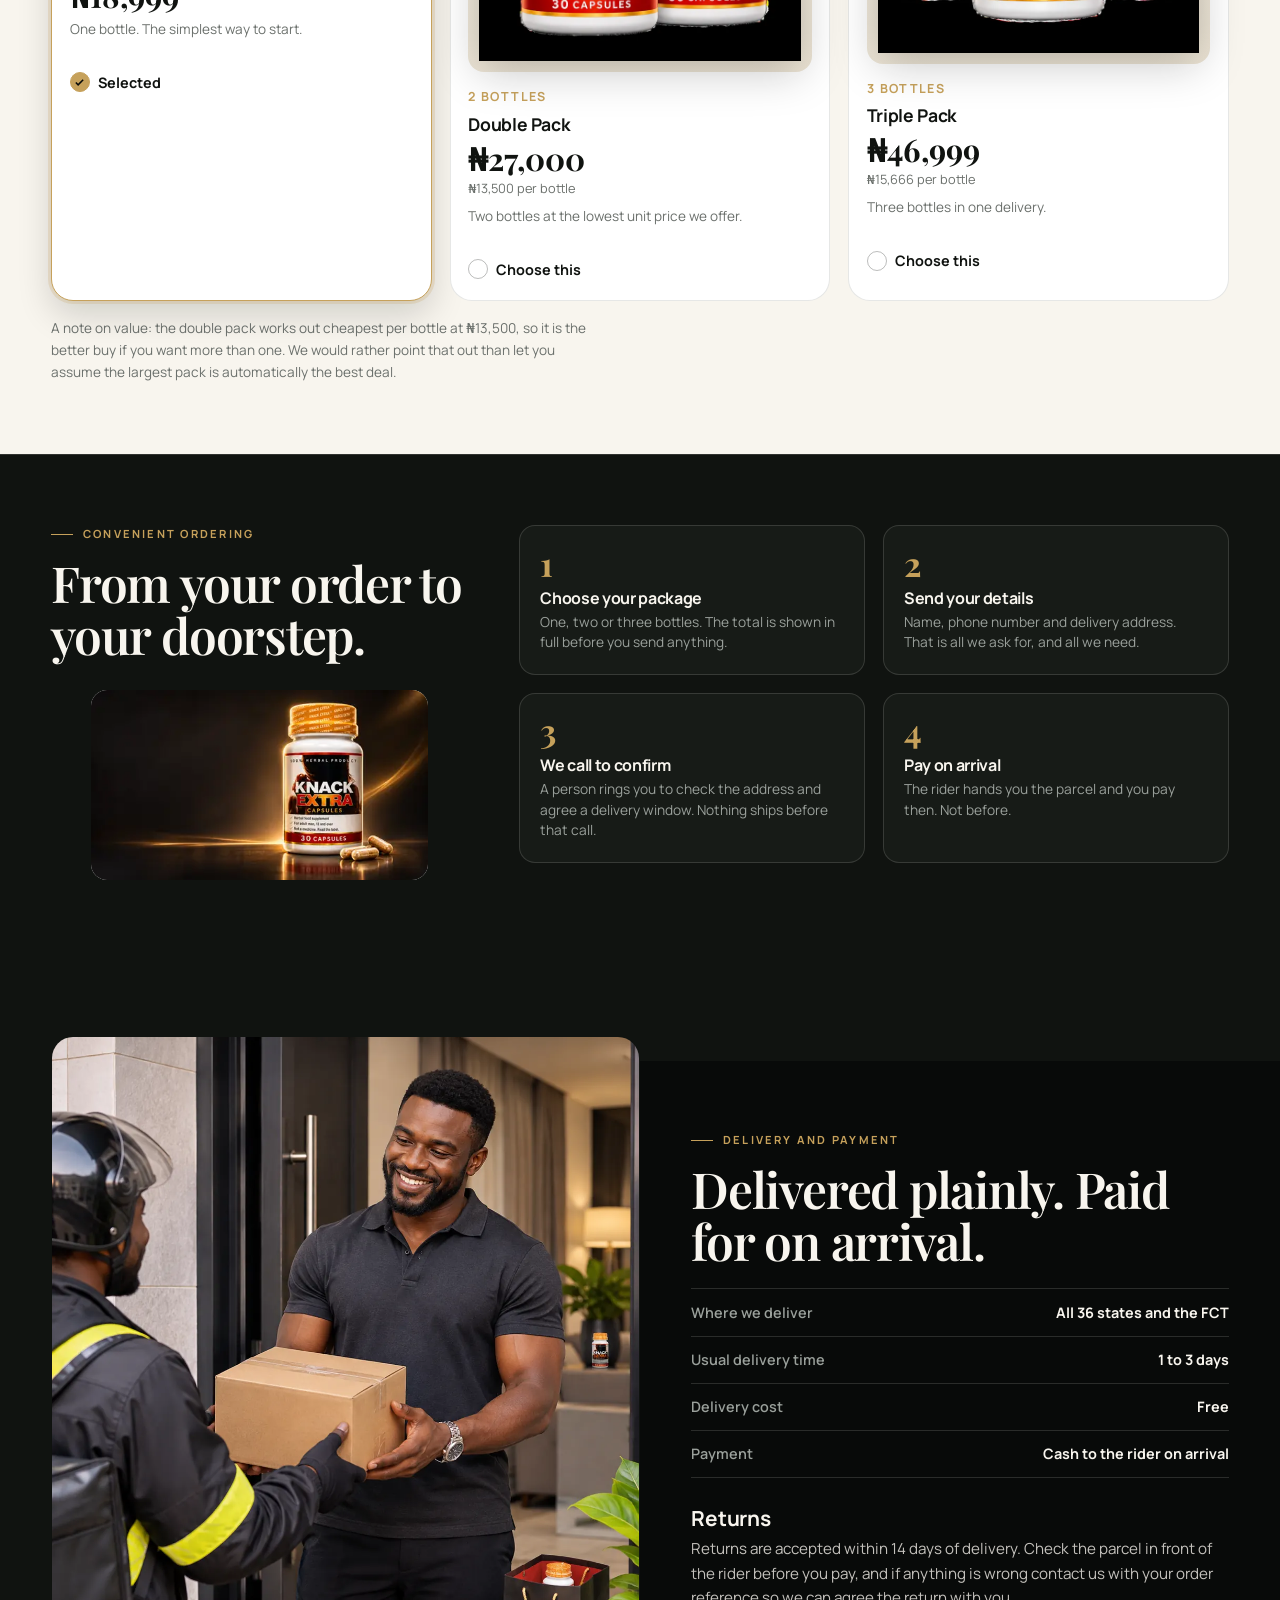
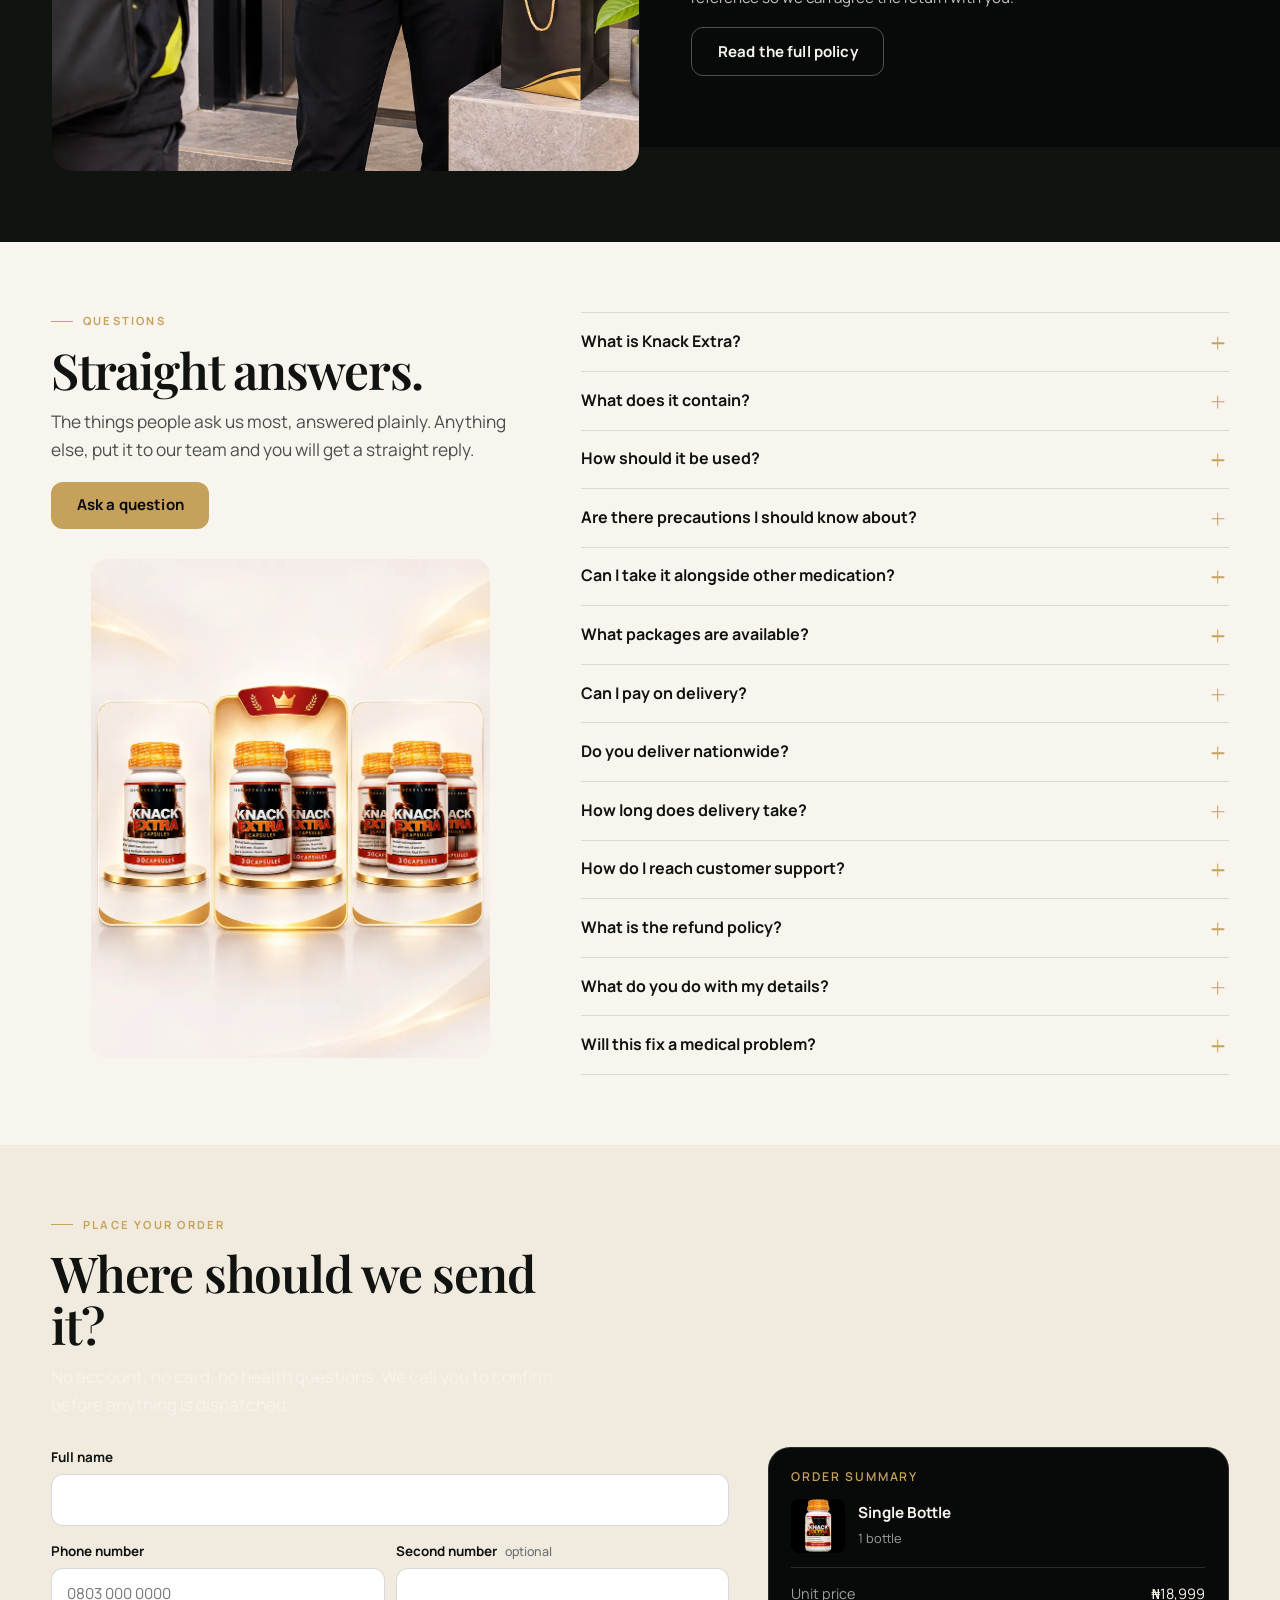
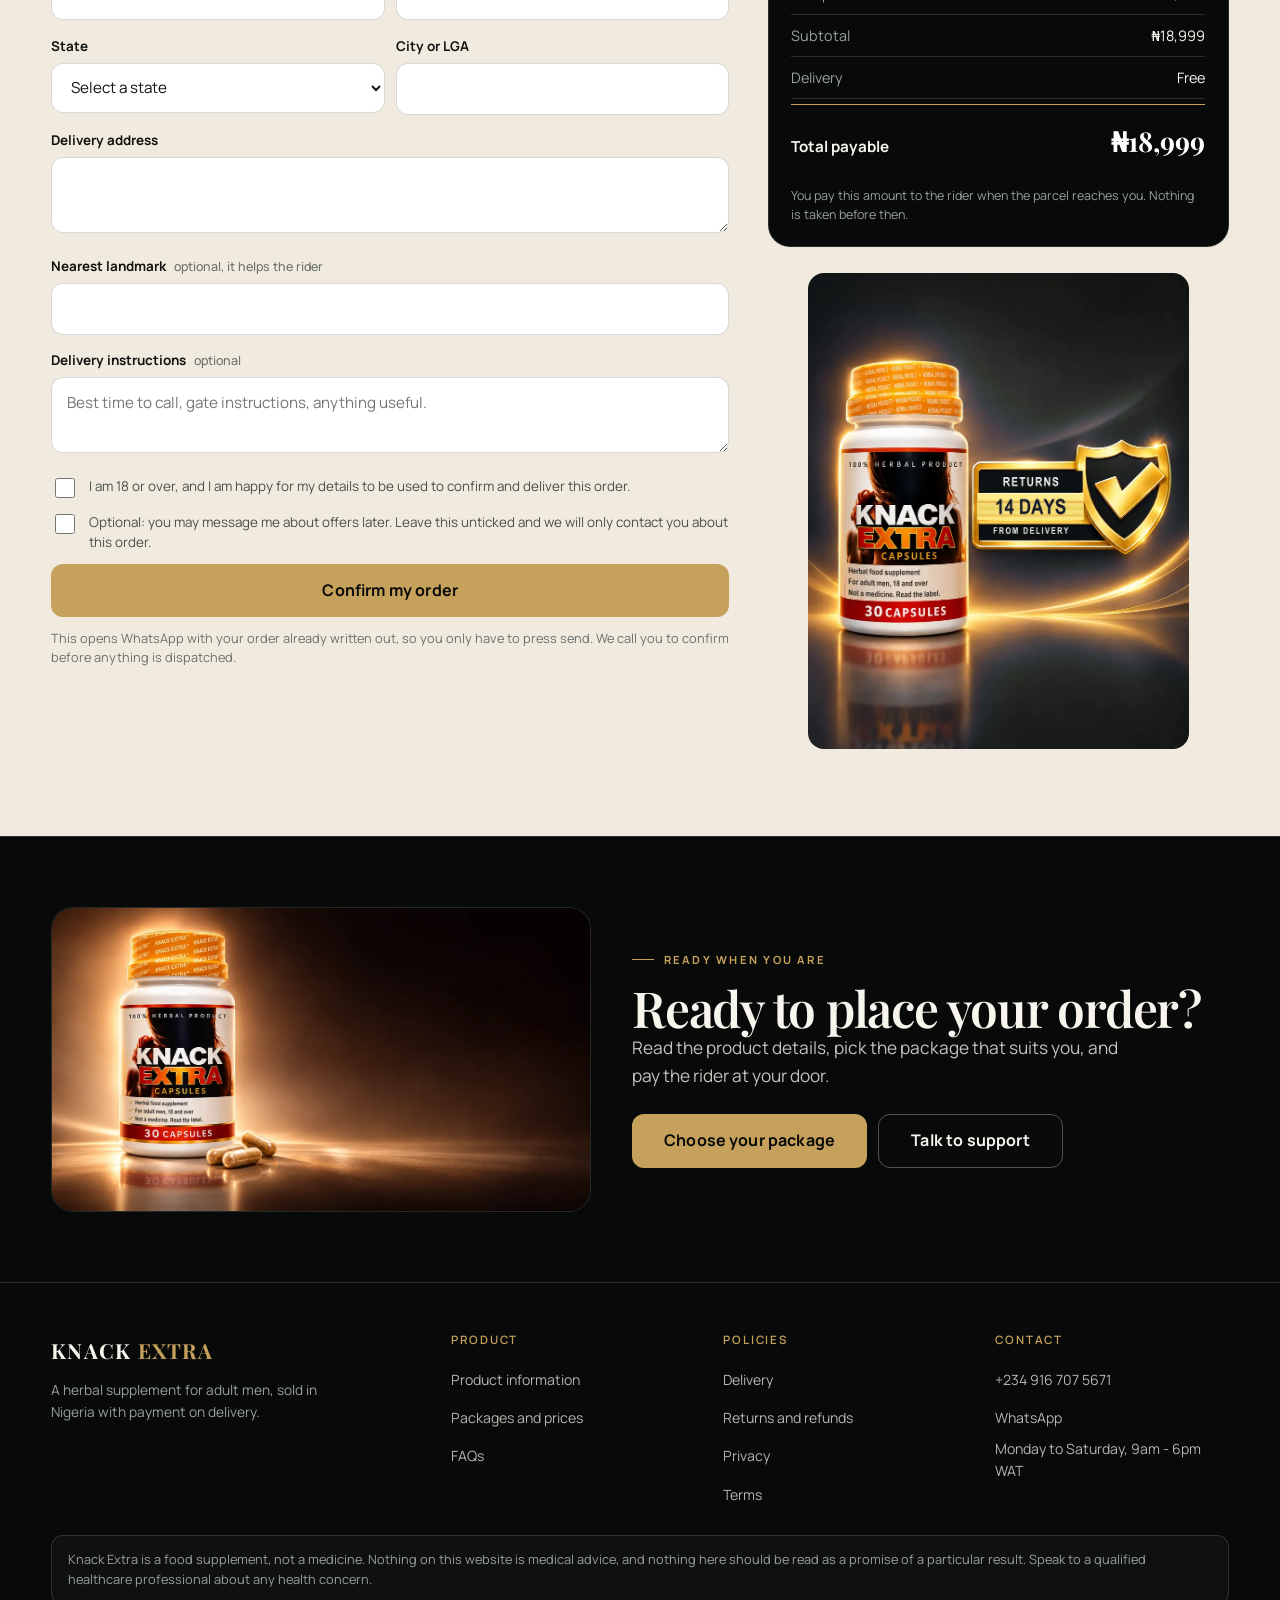
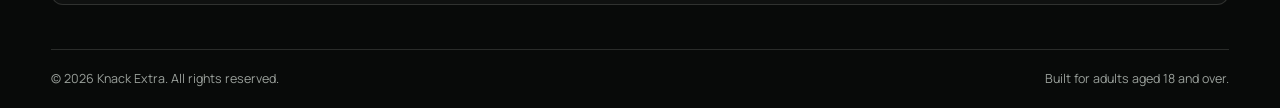
==== commit 263fe946: "fix: stamp the css and js links so stale files cannot pair with fresh markup Verifying the last depl" ====
--- a/index.html
+++ b/index.html
@@ -22,7 +22,7 @@
 <link rel="preload" as="image" href="assets/img/hero-sprout-poster-480.webp" fetchpriority="high">
 <link rel="preload" as="font" type="font/woff2" href="assets/fonts/manrope-400.woff2" crossorigin>
 <link rel="preload" as="font" type="font/woff2" href="assets/fonts/playfair-500.woff2" crossorigin>
-<link rel="stylesheet" href="assets/css/site.css">
+<link rel="stylesheet" href="assets/css/site.css?v=18a3dd02">
 </head>
 <body>
 
@@ -512,7 +512,7 @@
   Support
 </a>
 
-<script src="assets/js/config.js"></script>
-<script src="assets/js/site.js"></script>
+<script src="assets/js/config.js?v=299c627c"></script>
+<script src="assets/js/site.js?v=d7da7a94"></script>
 </body>
 </html>
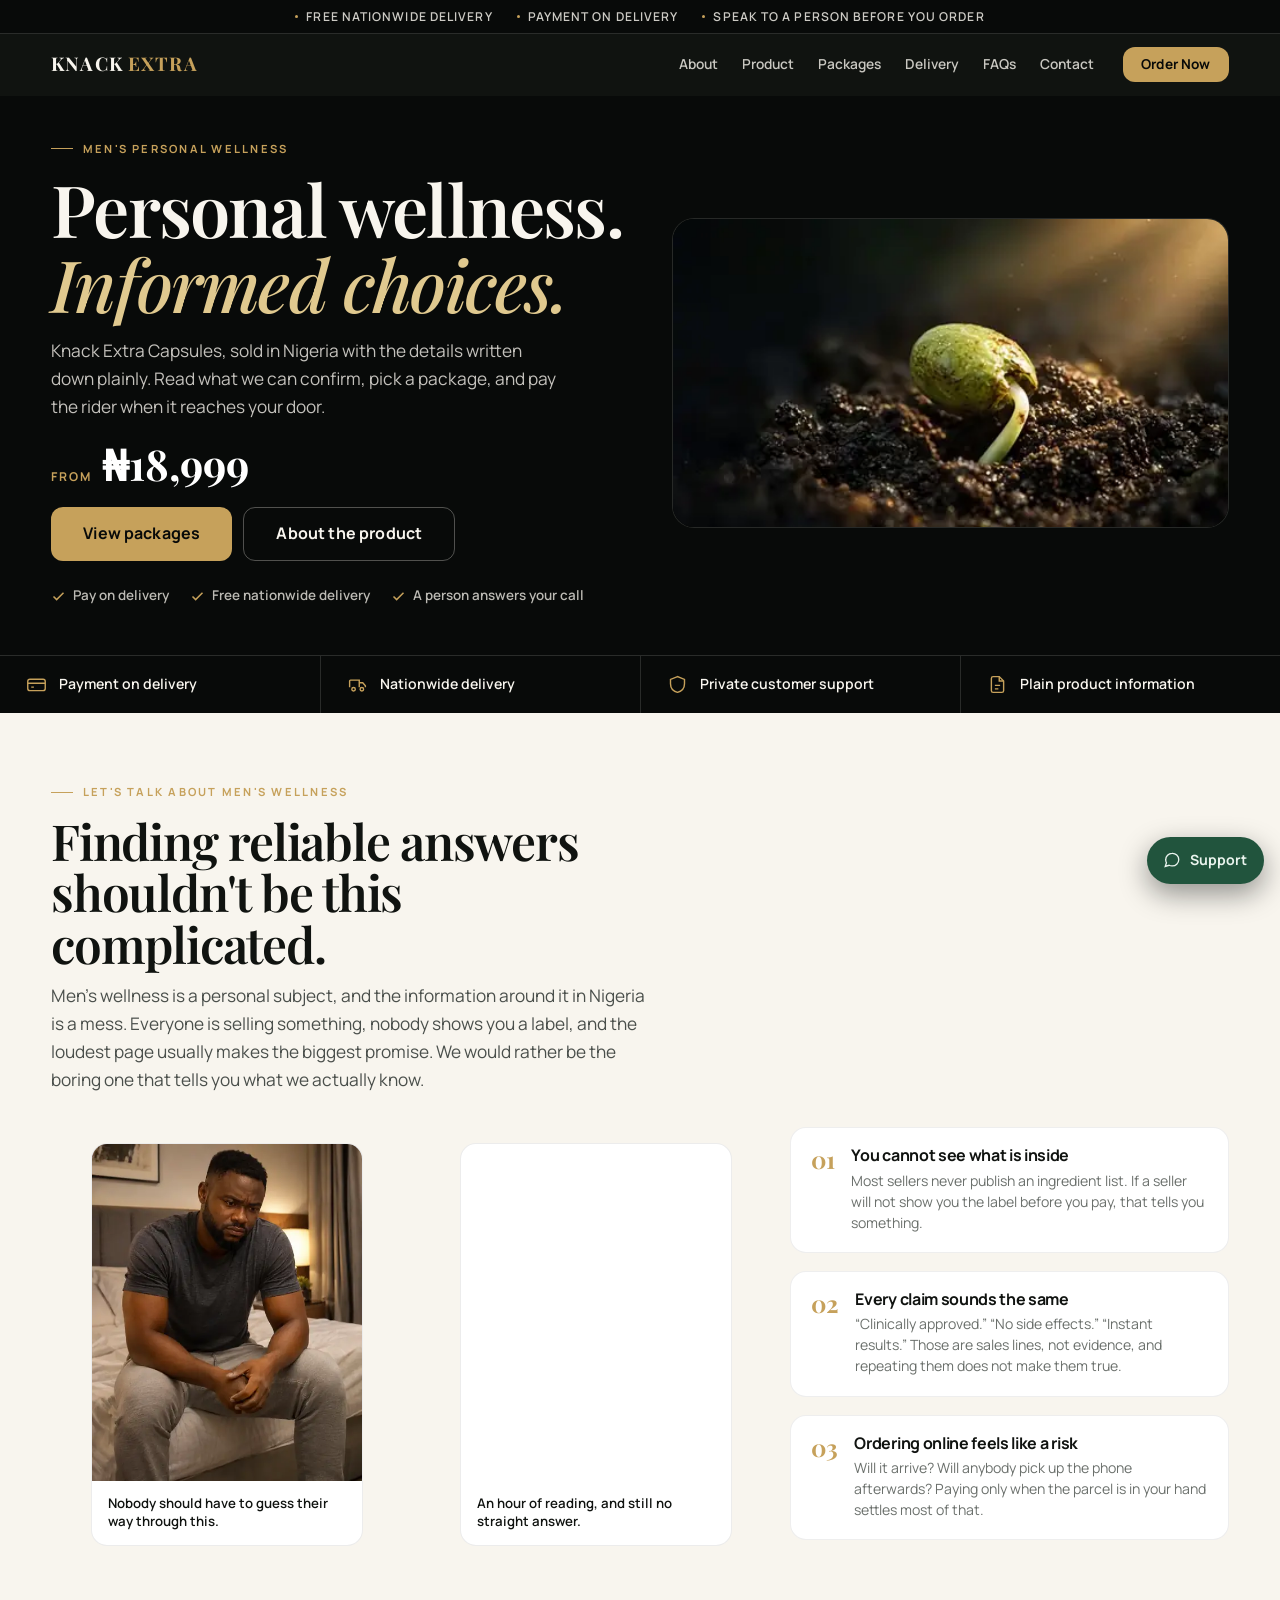
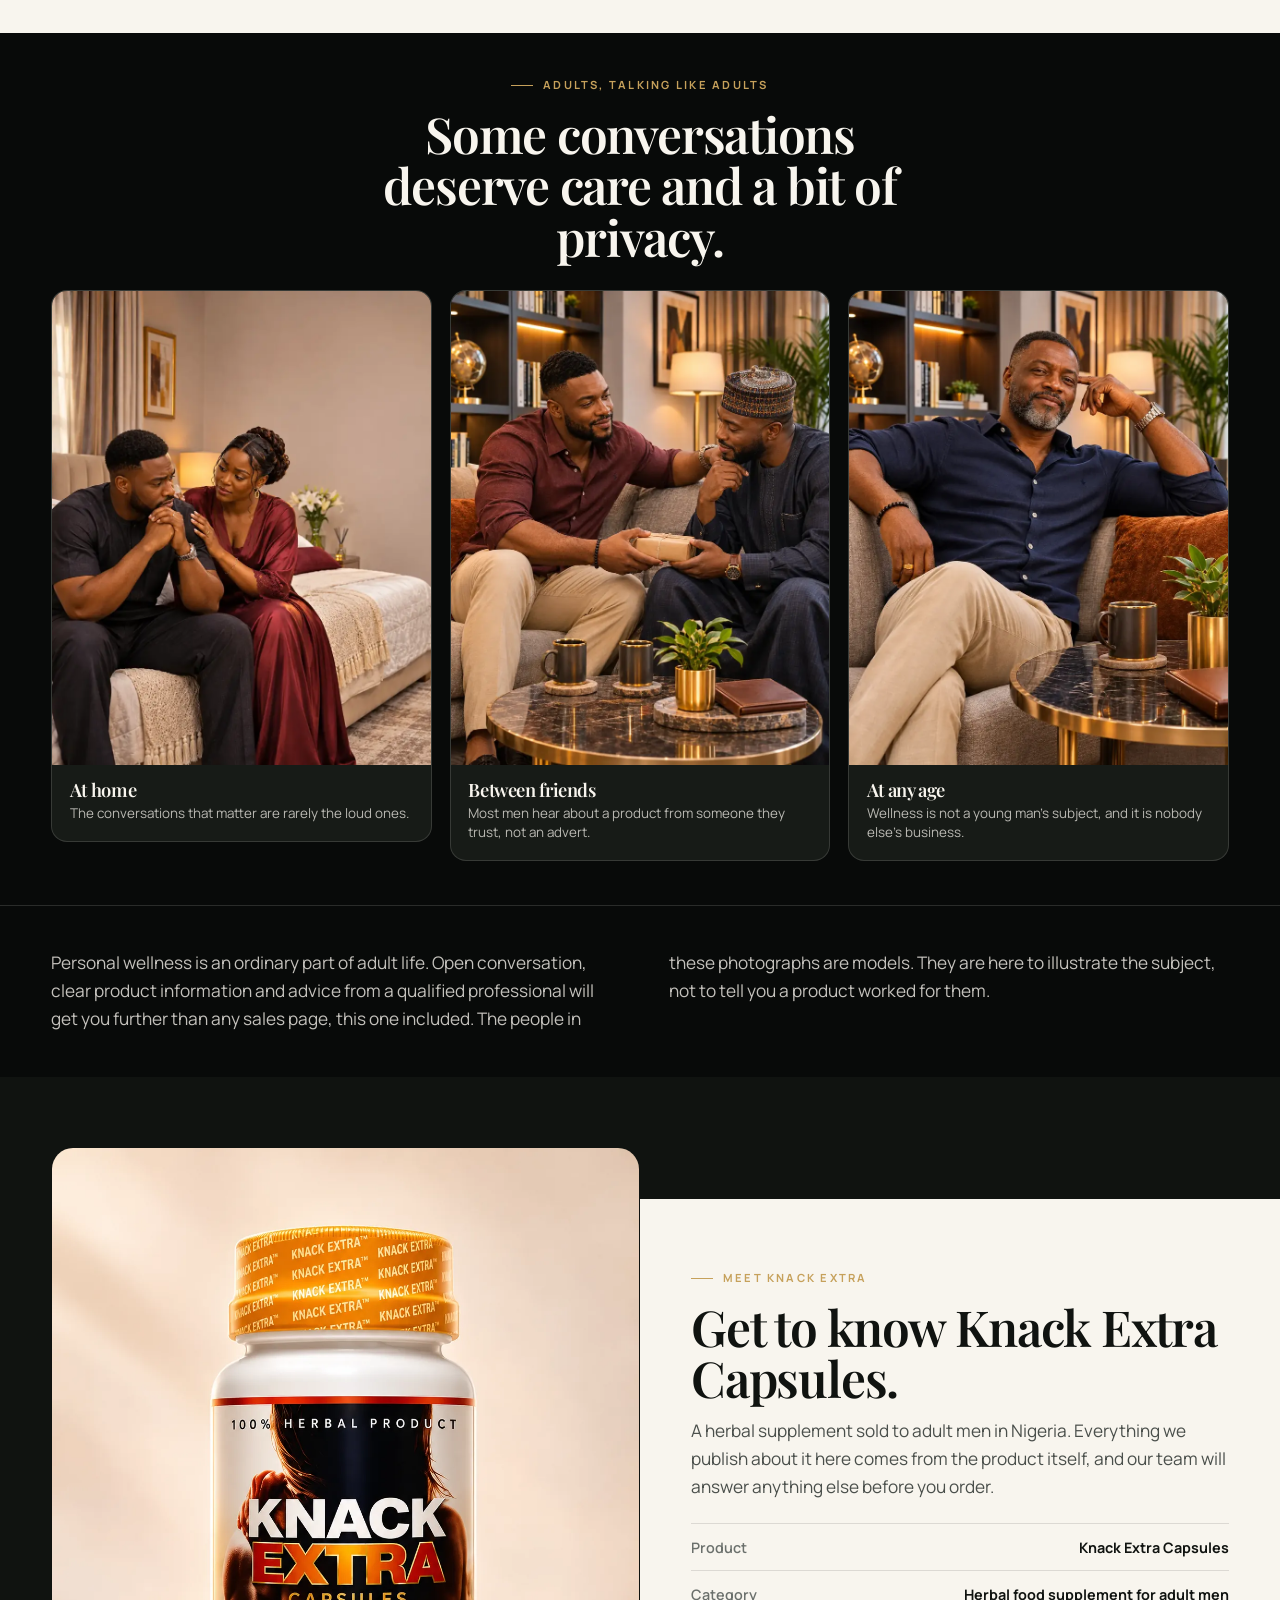
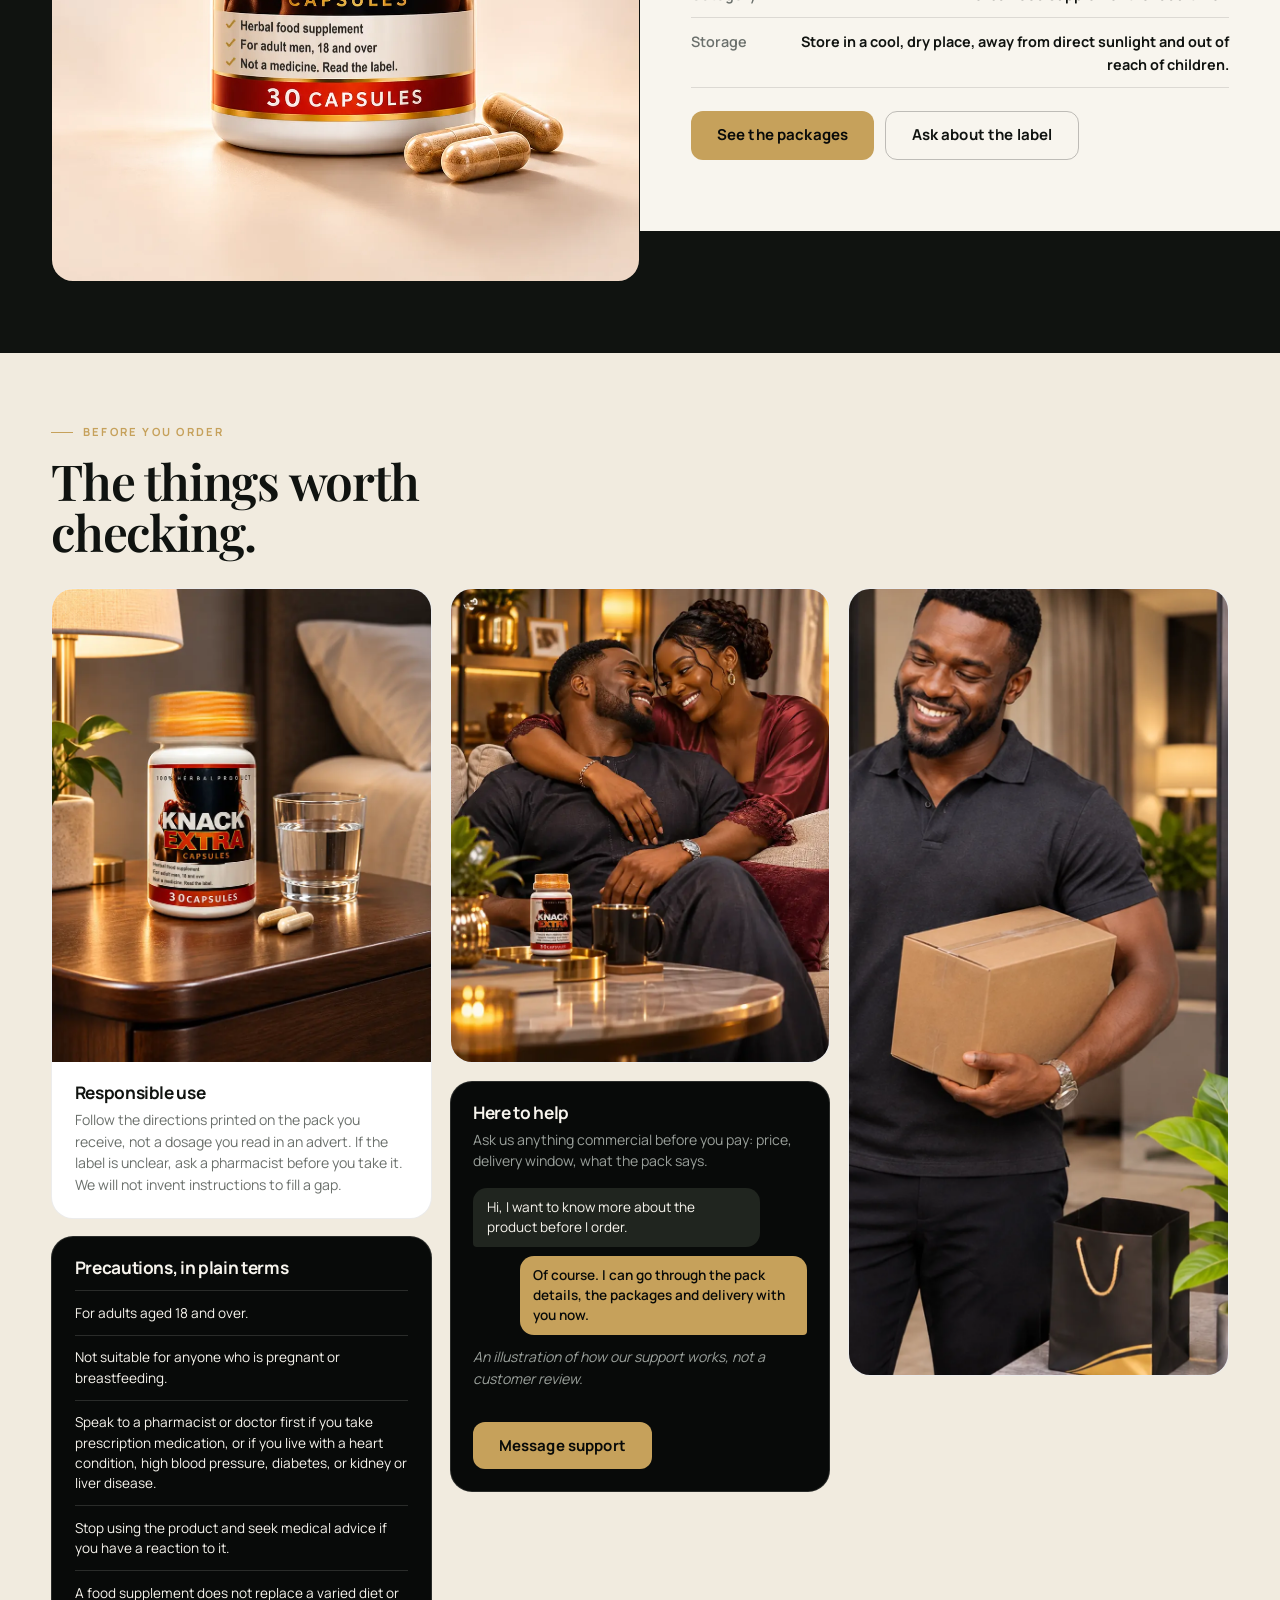
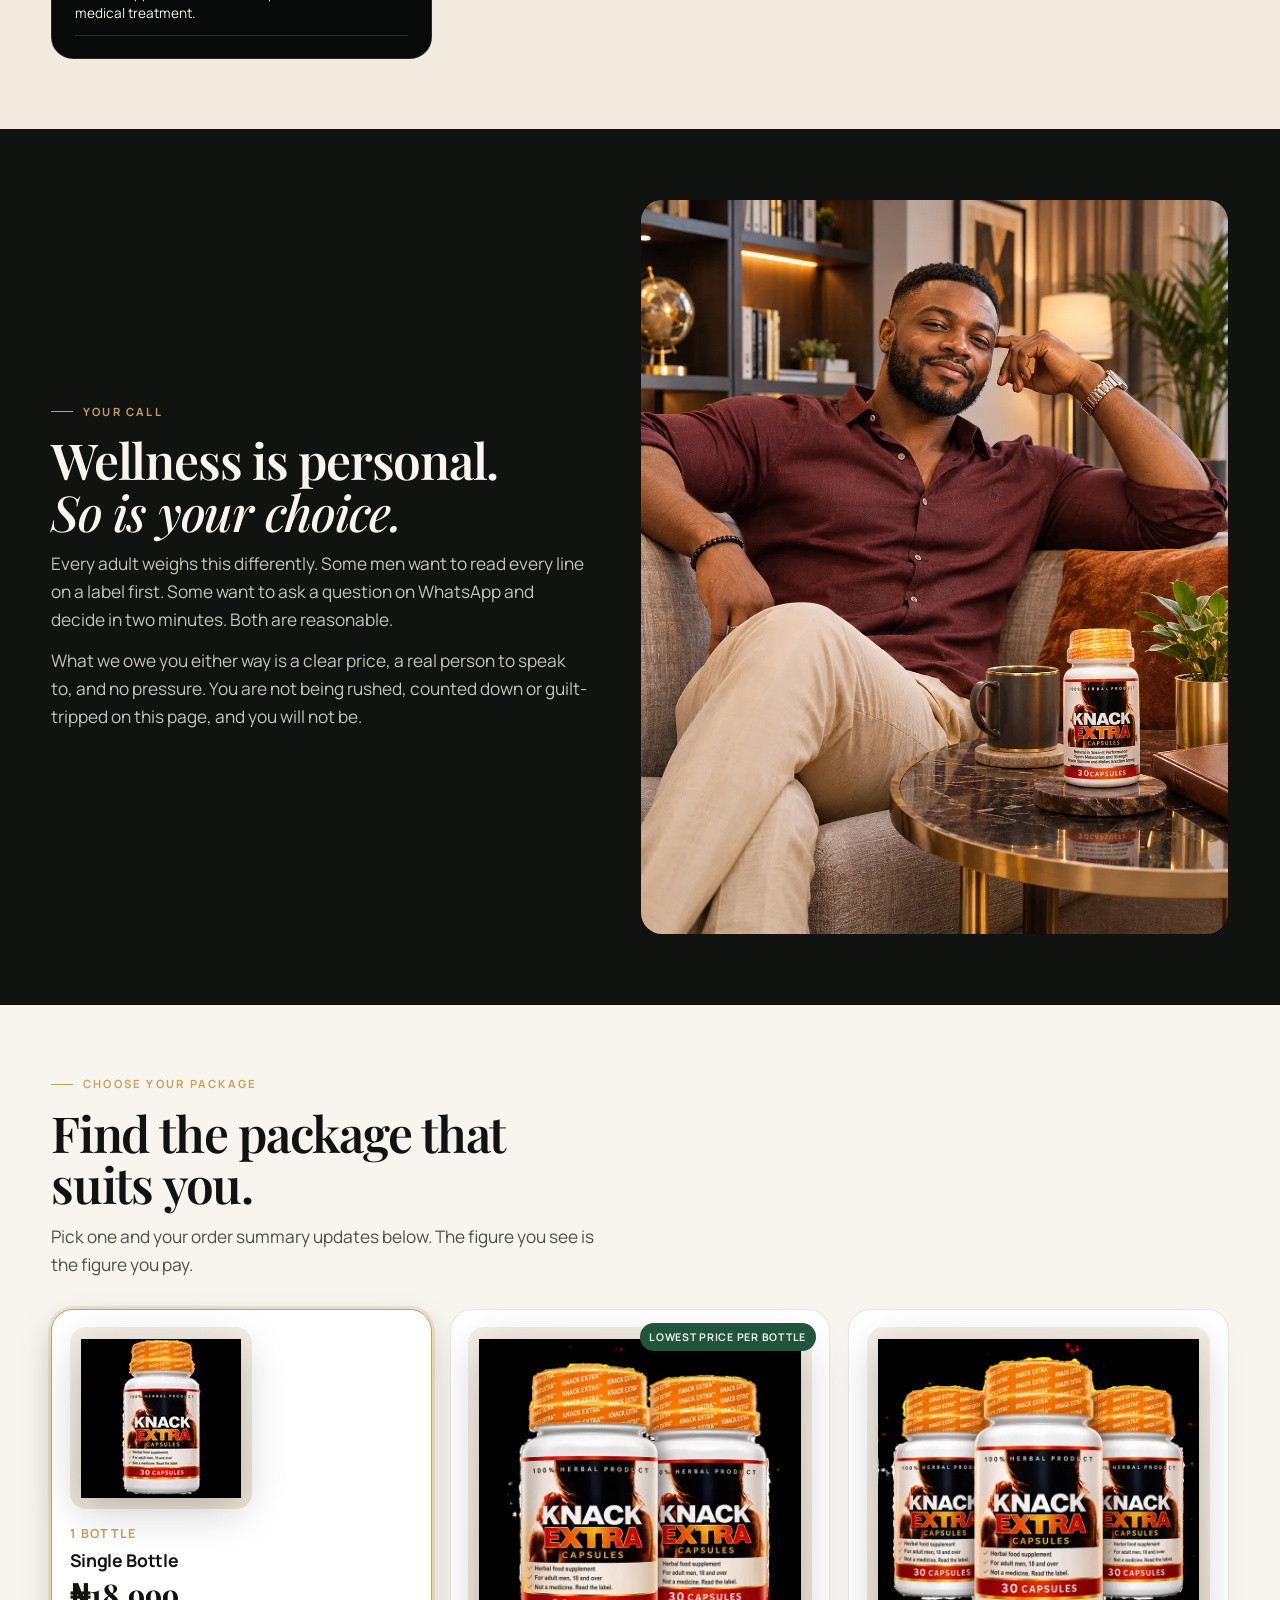
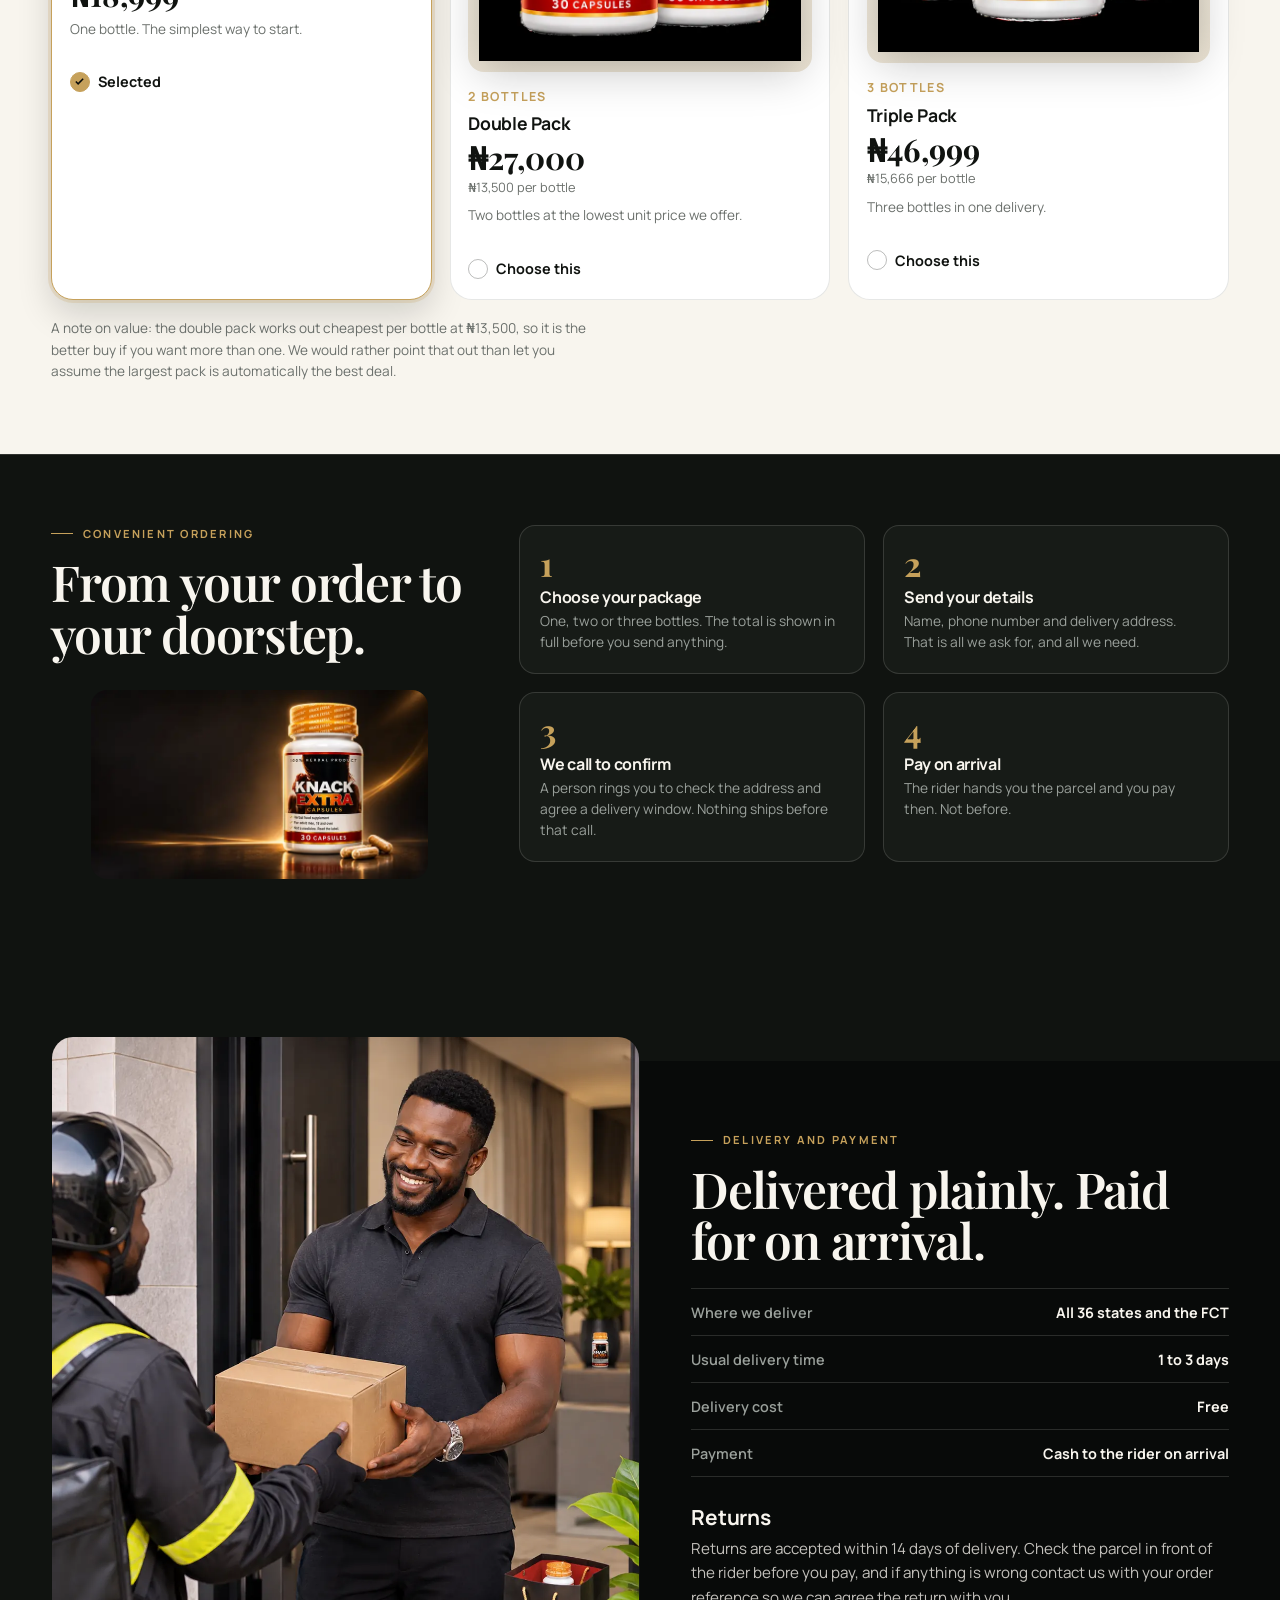
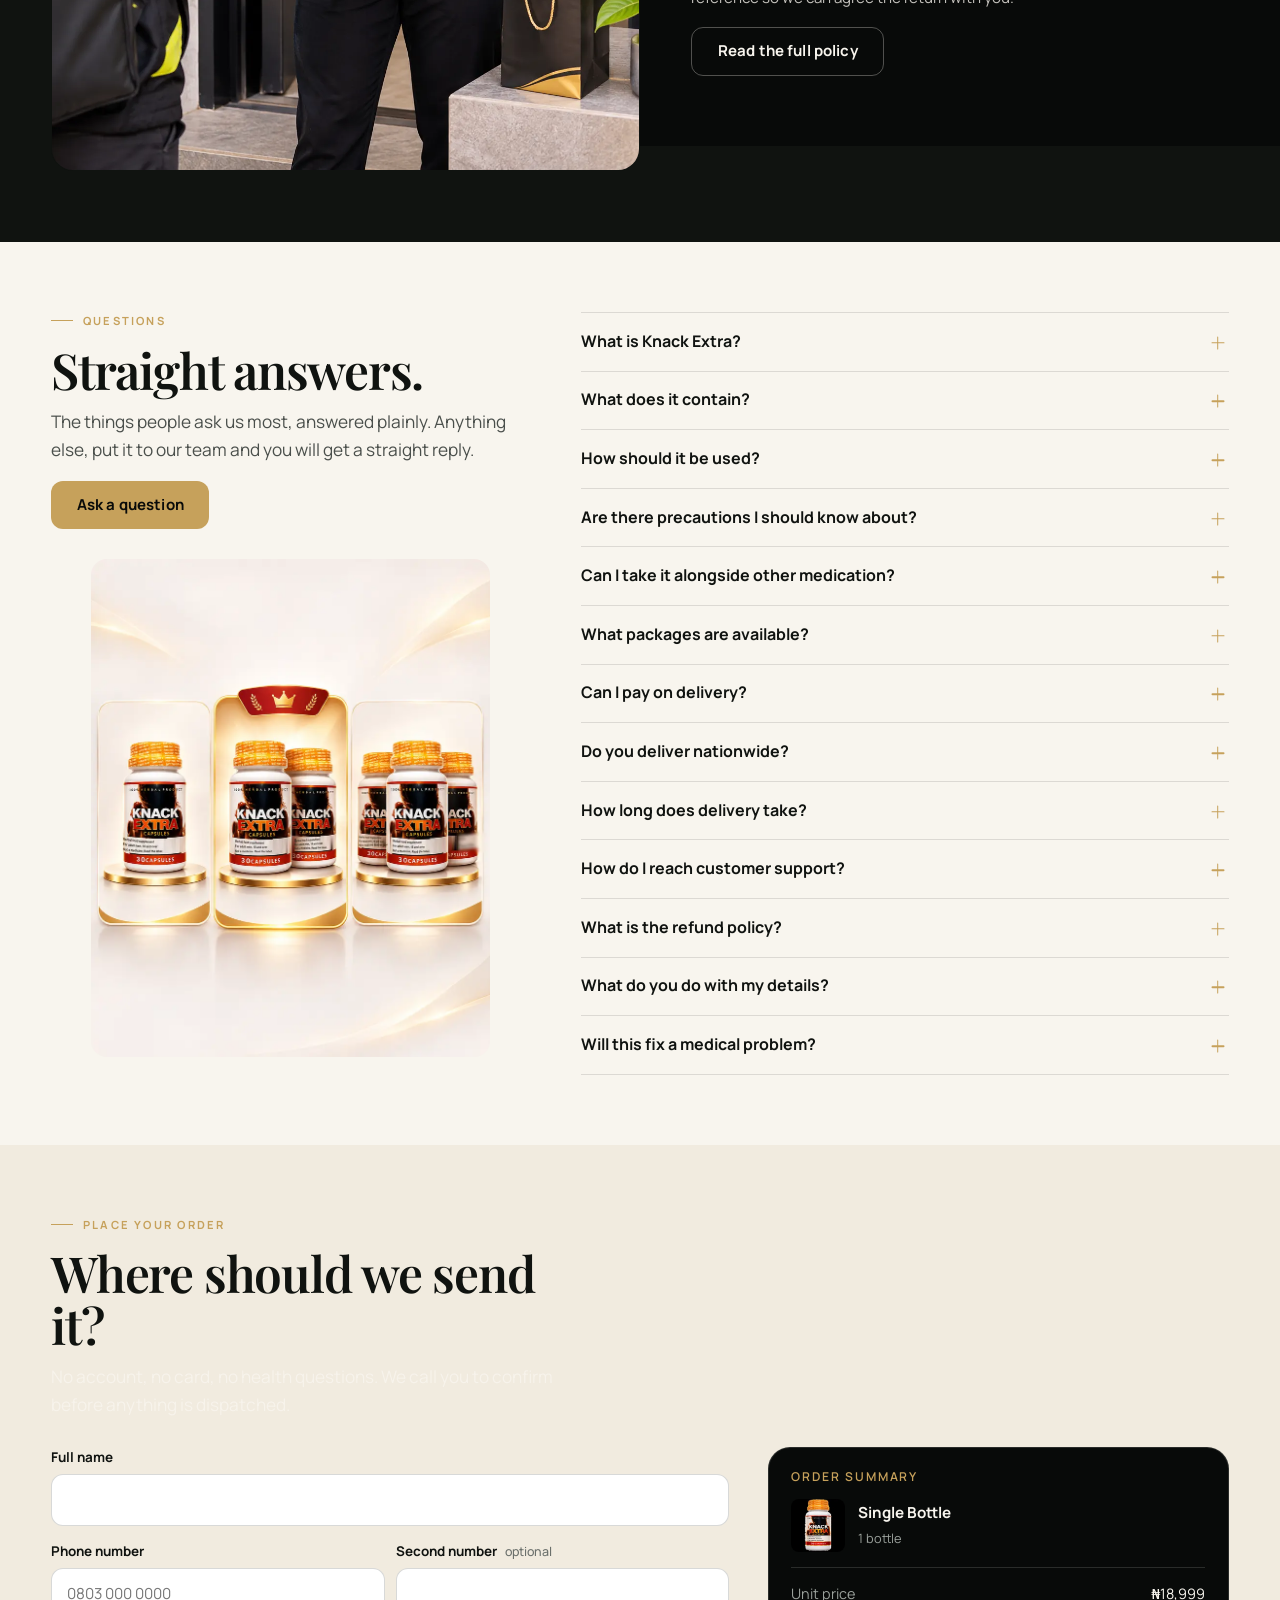
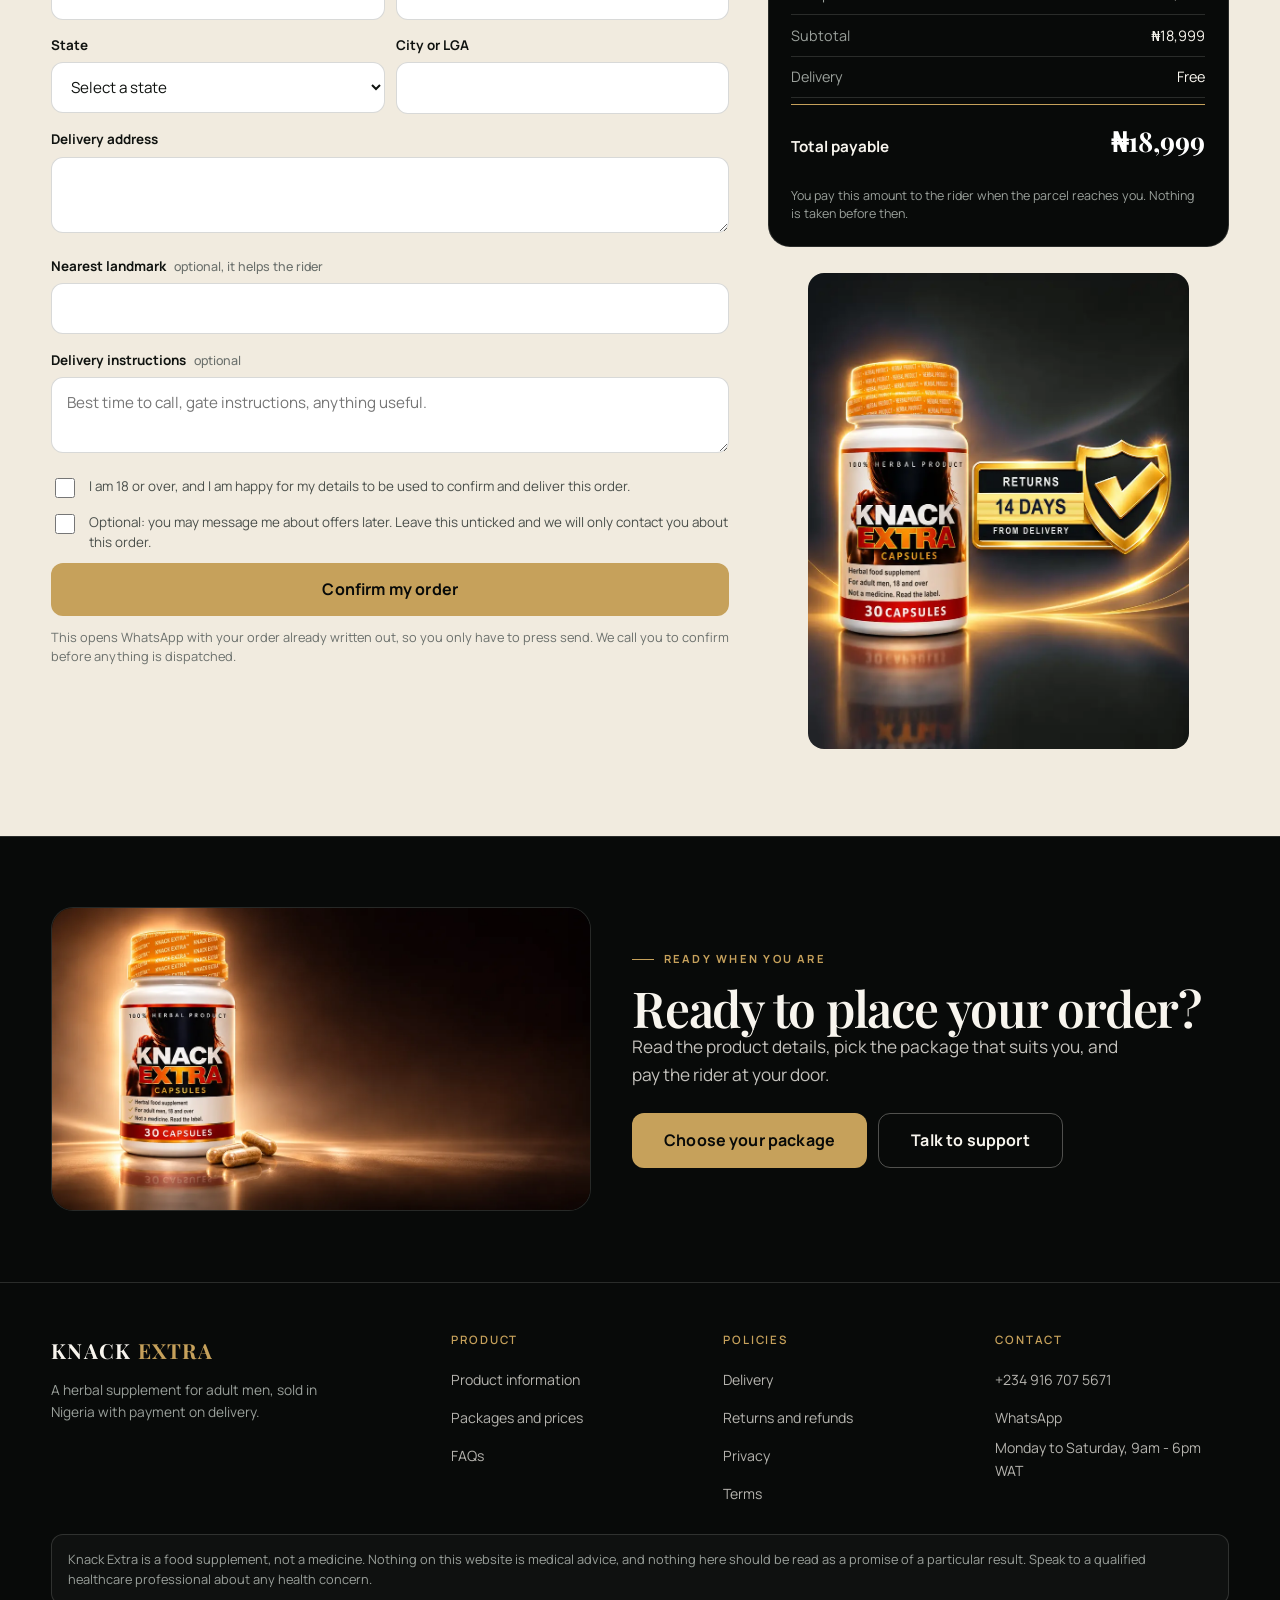
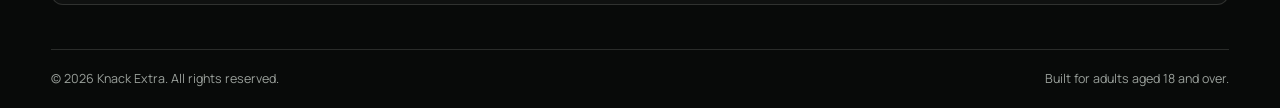
==== commit efabde2a: "fix: two problems the live page turned up The page is live at /knackextra/ and rendering correctly: " ====
--- a/index.html
+++ b/index.html
@@ -513,6 +513,6 @@
 </a>
 
 <script src="assets/js/config.js?v=299c627c"></script>
-<script src="assets/js/site.js?v=d7da7a94"></script>
+<script src="assets/js/site.js?v=283193d8"></script>
 </body>
 </html>
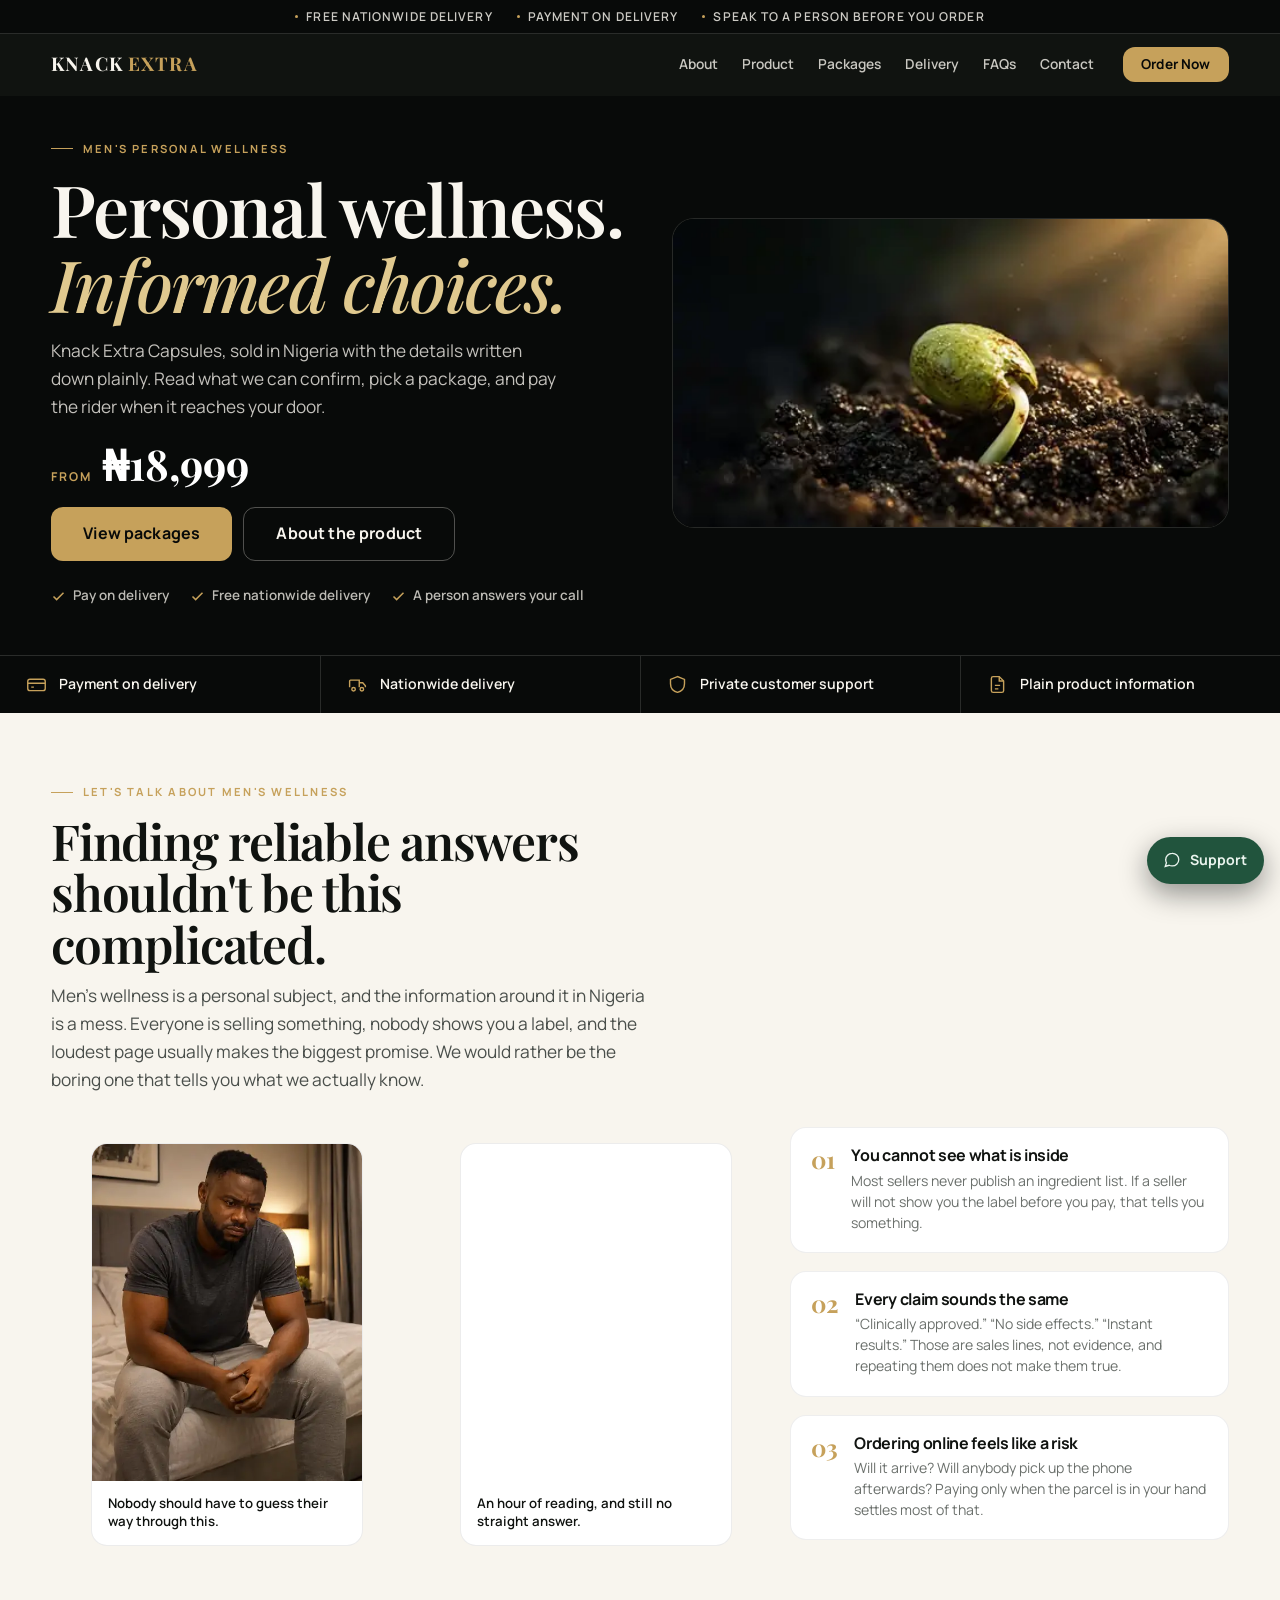
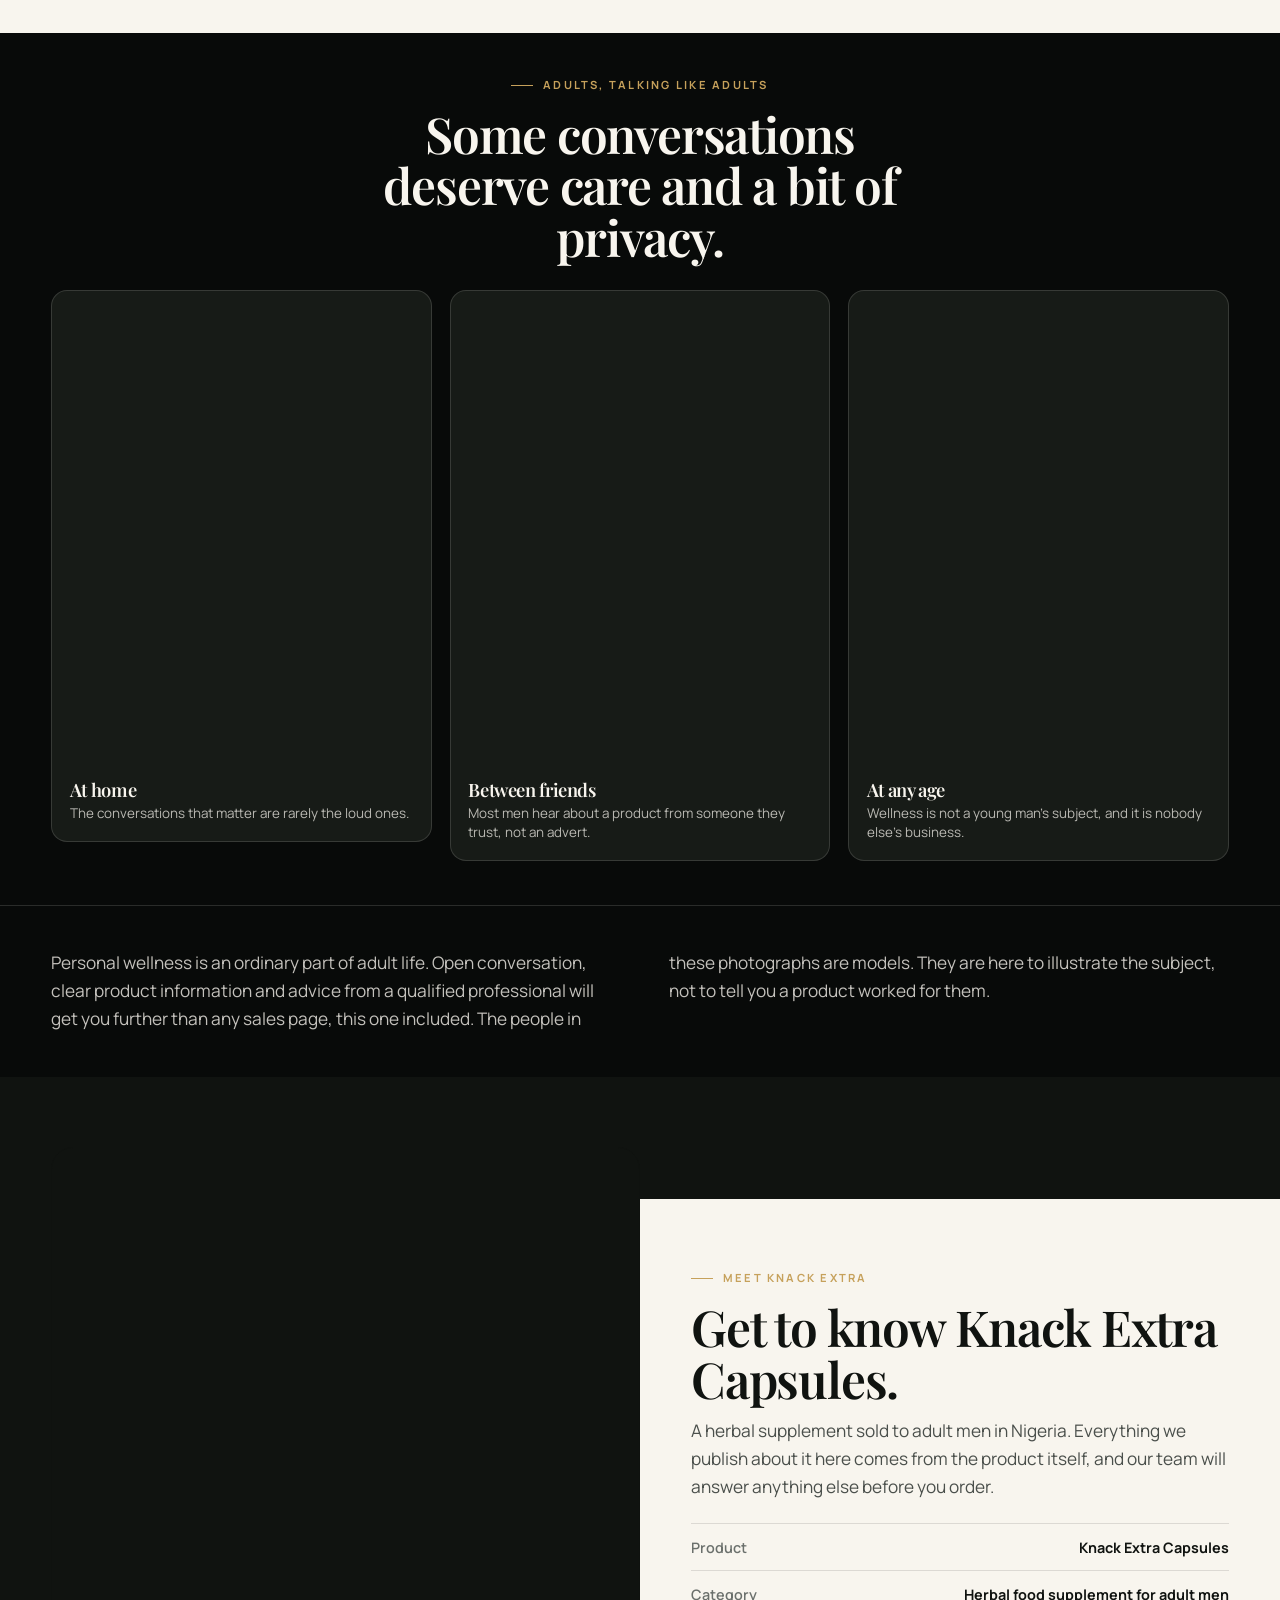
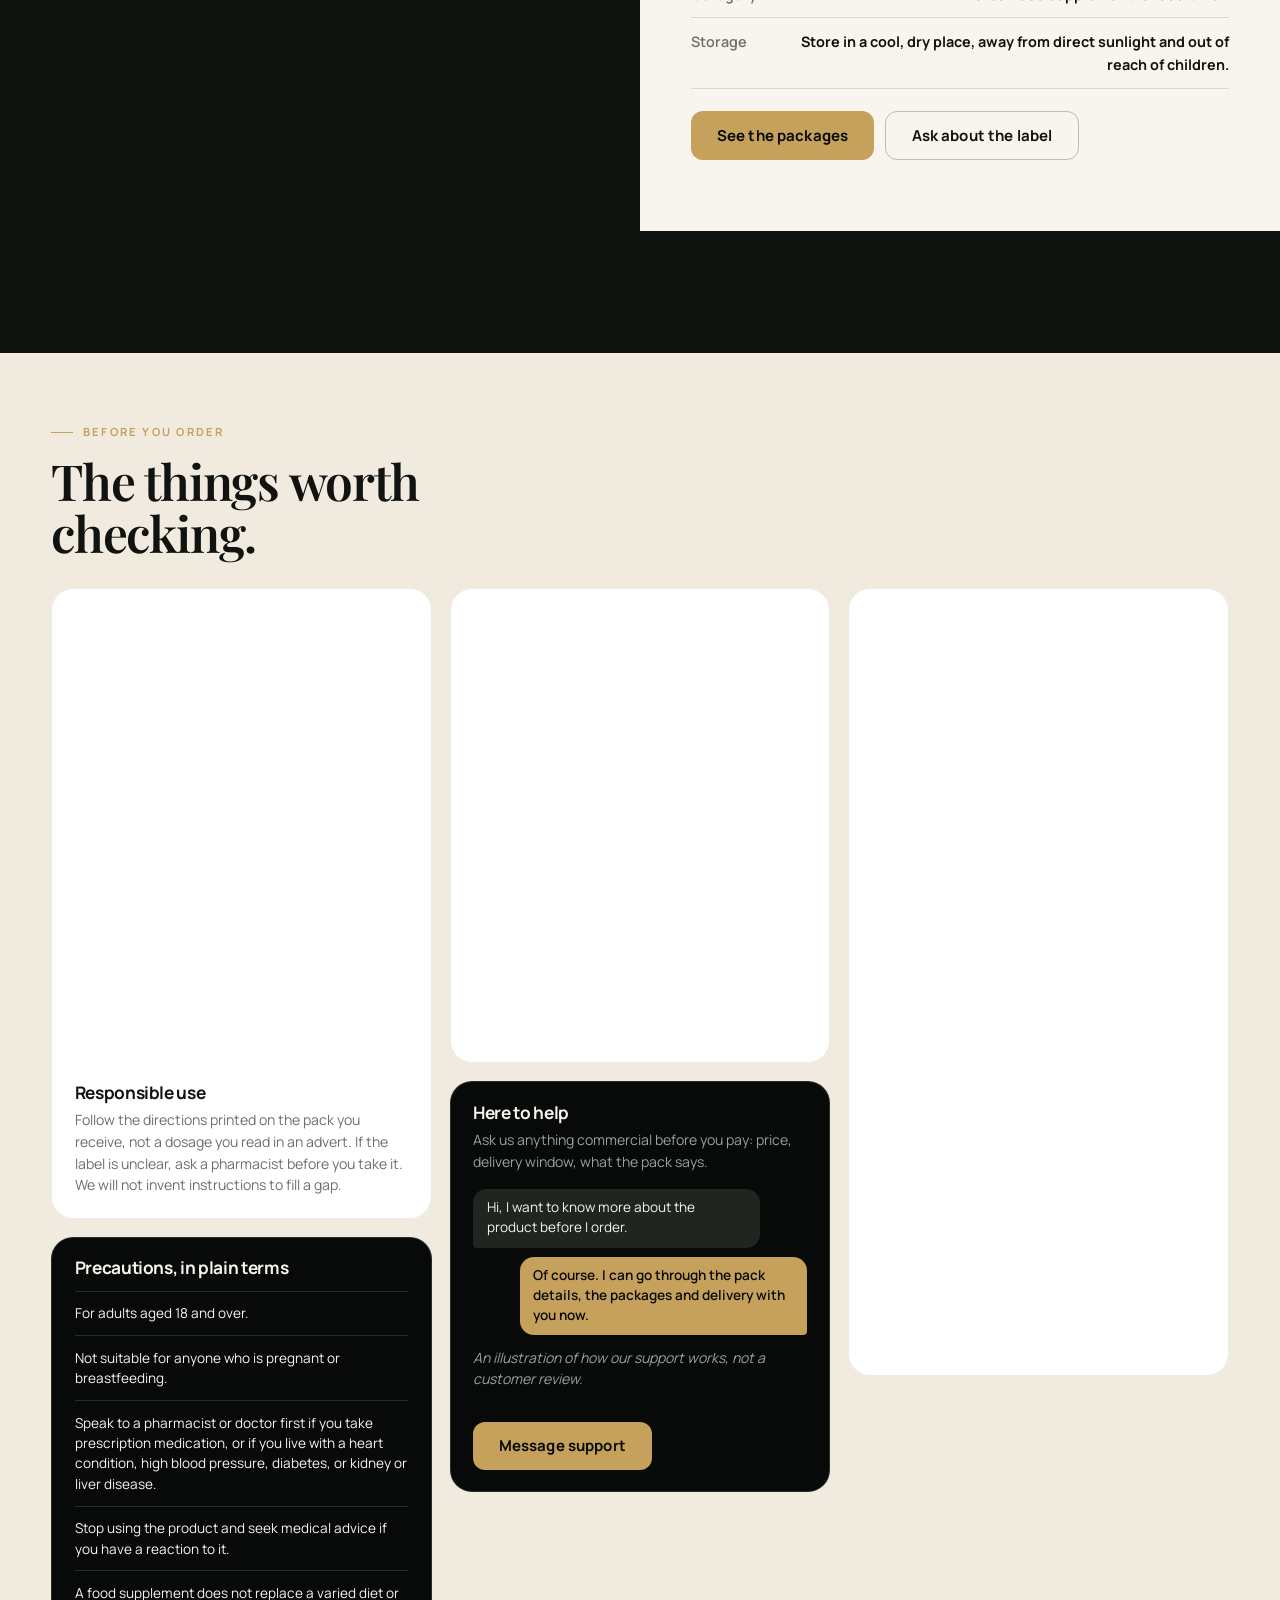
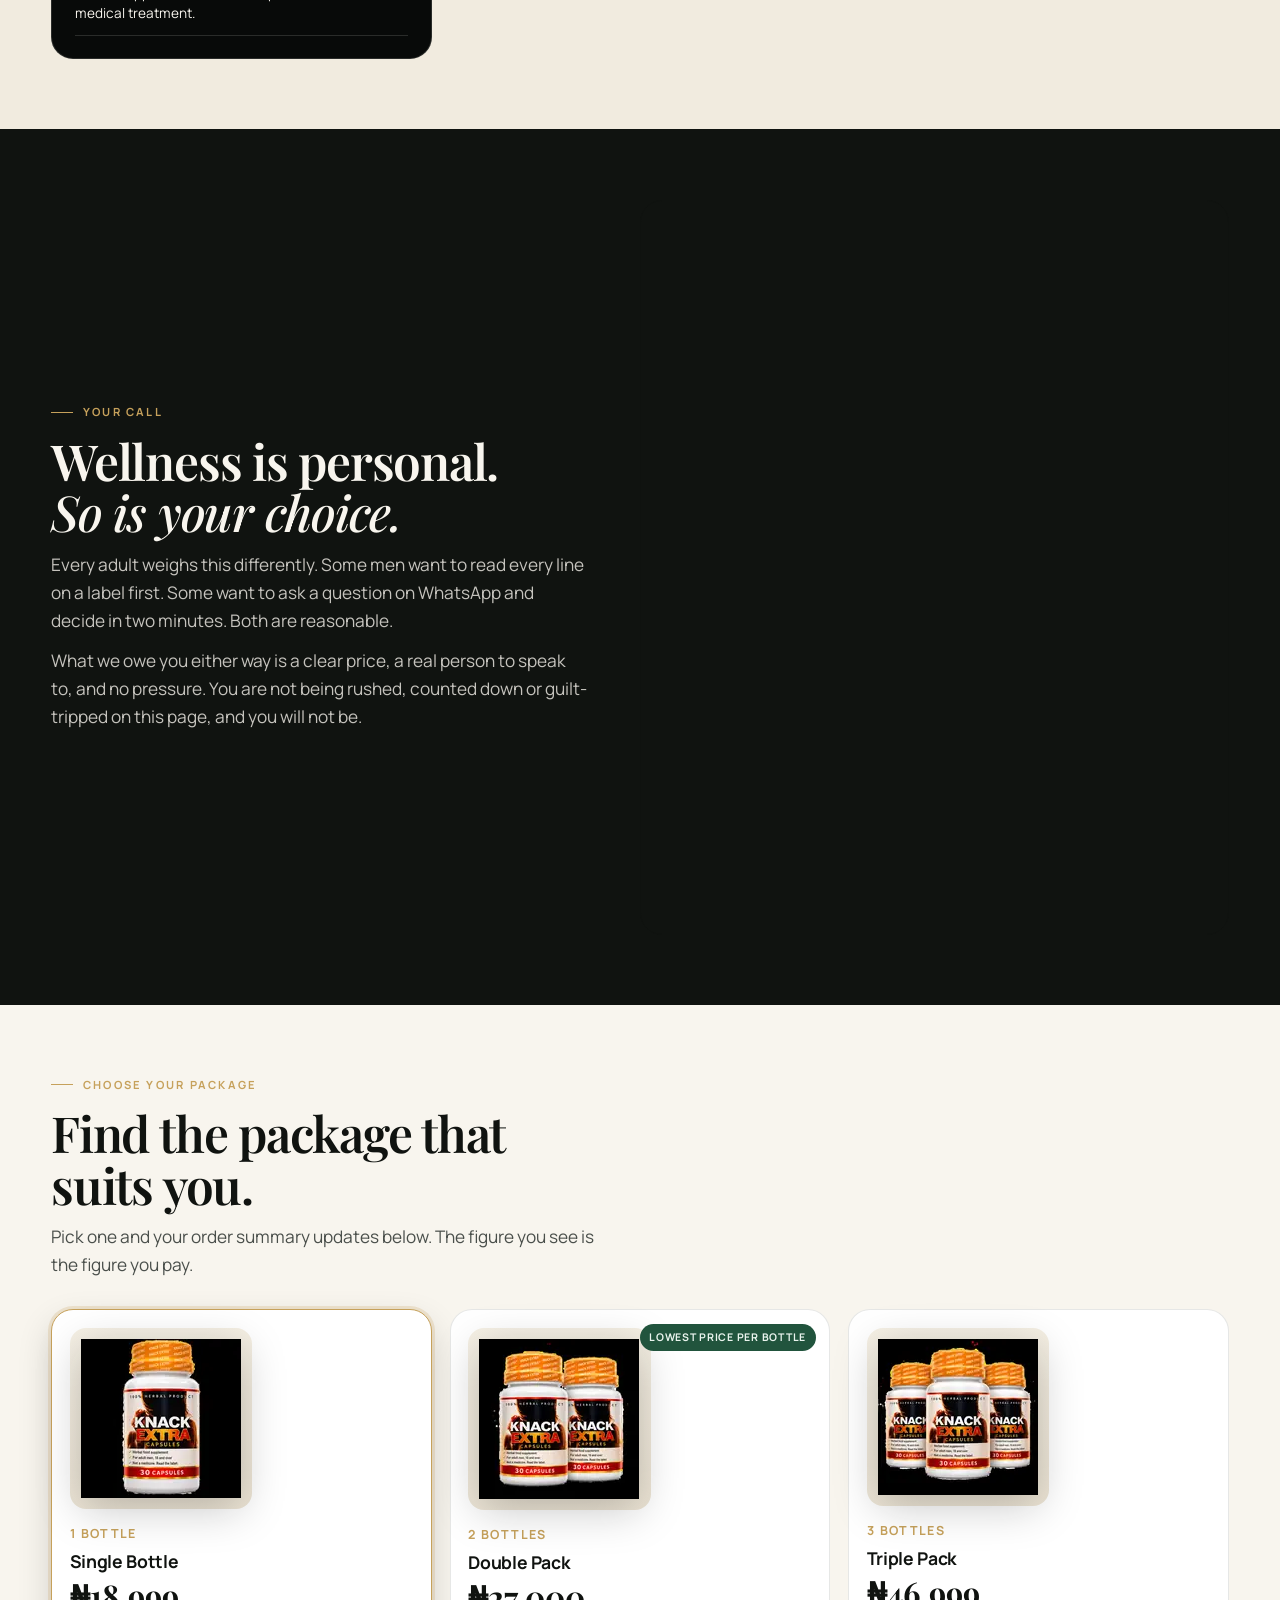
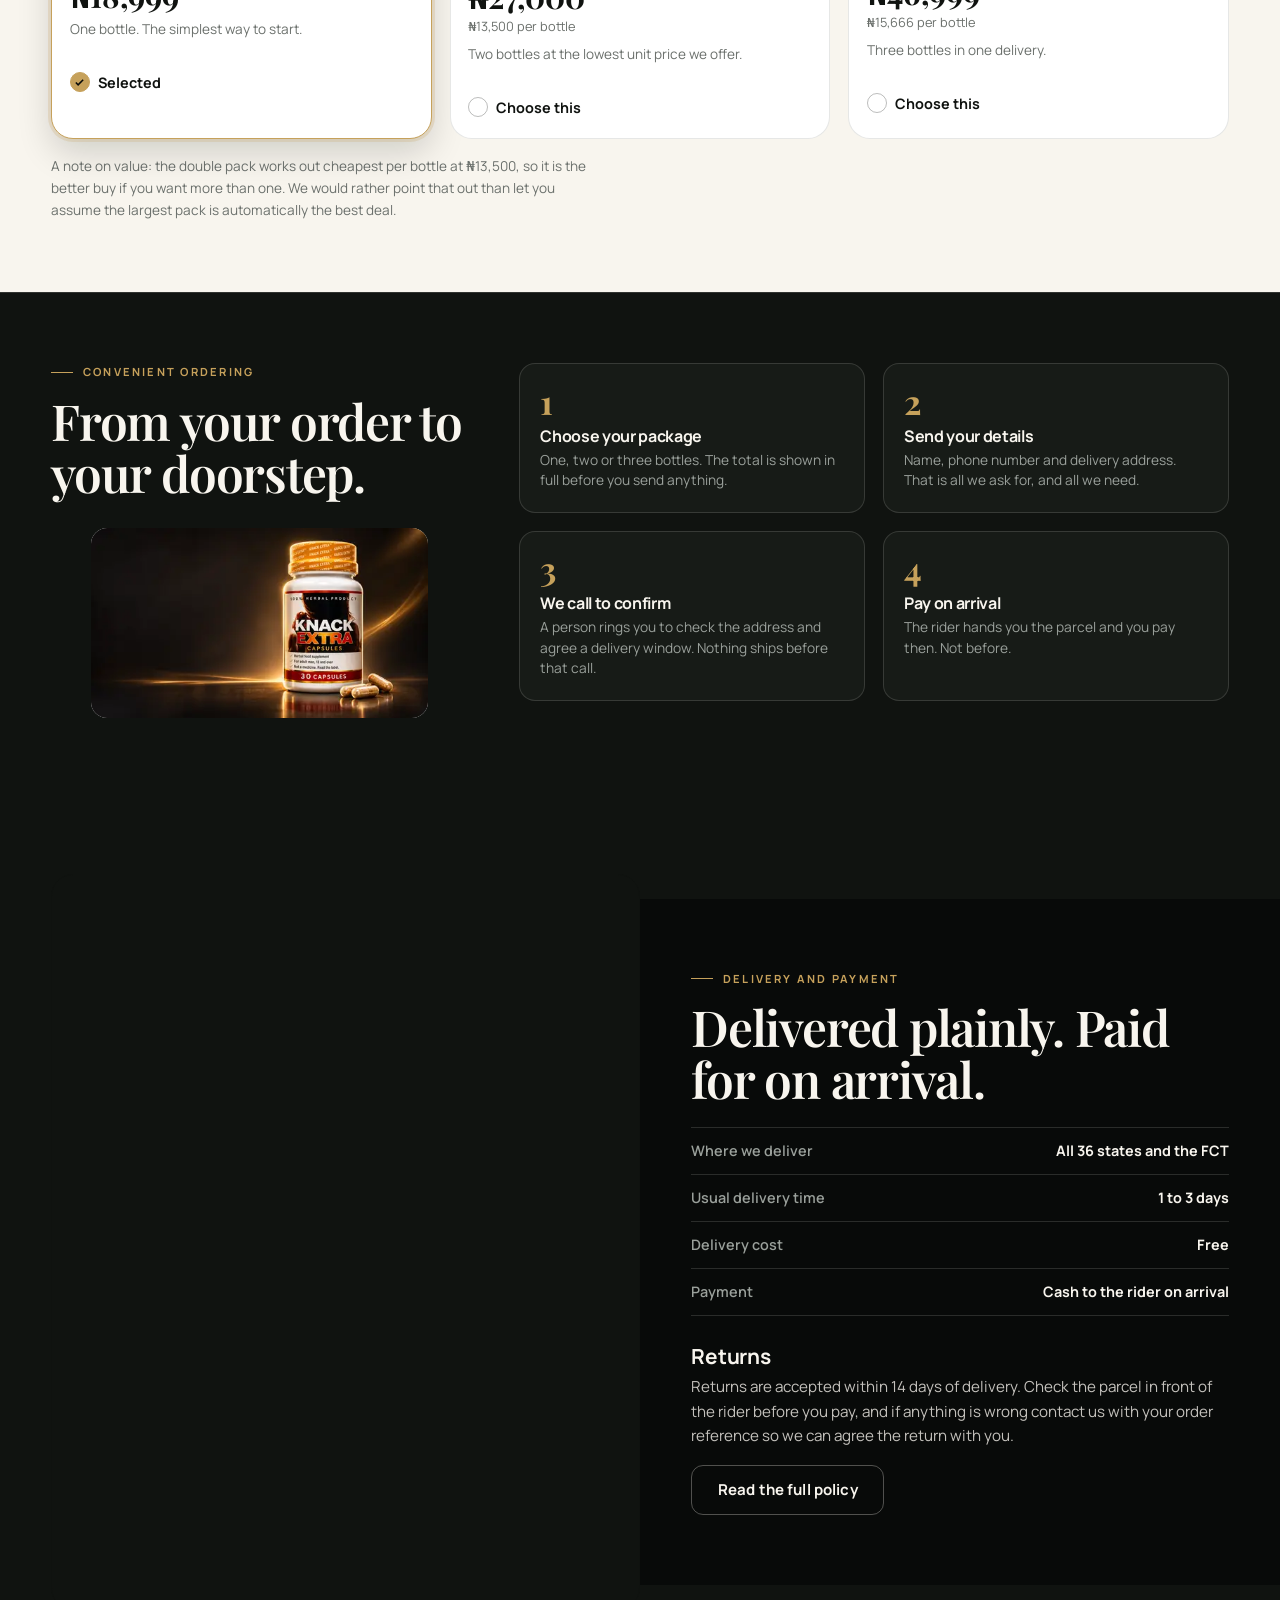
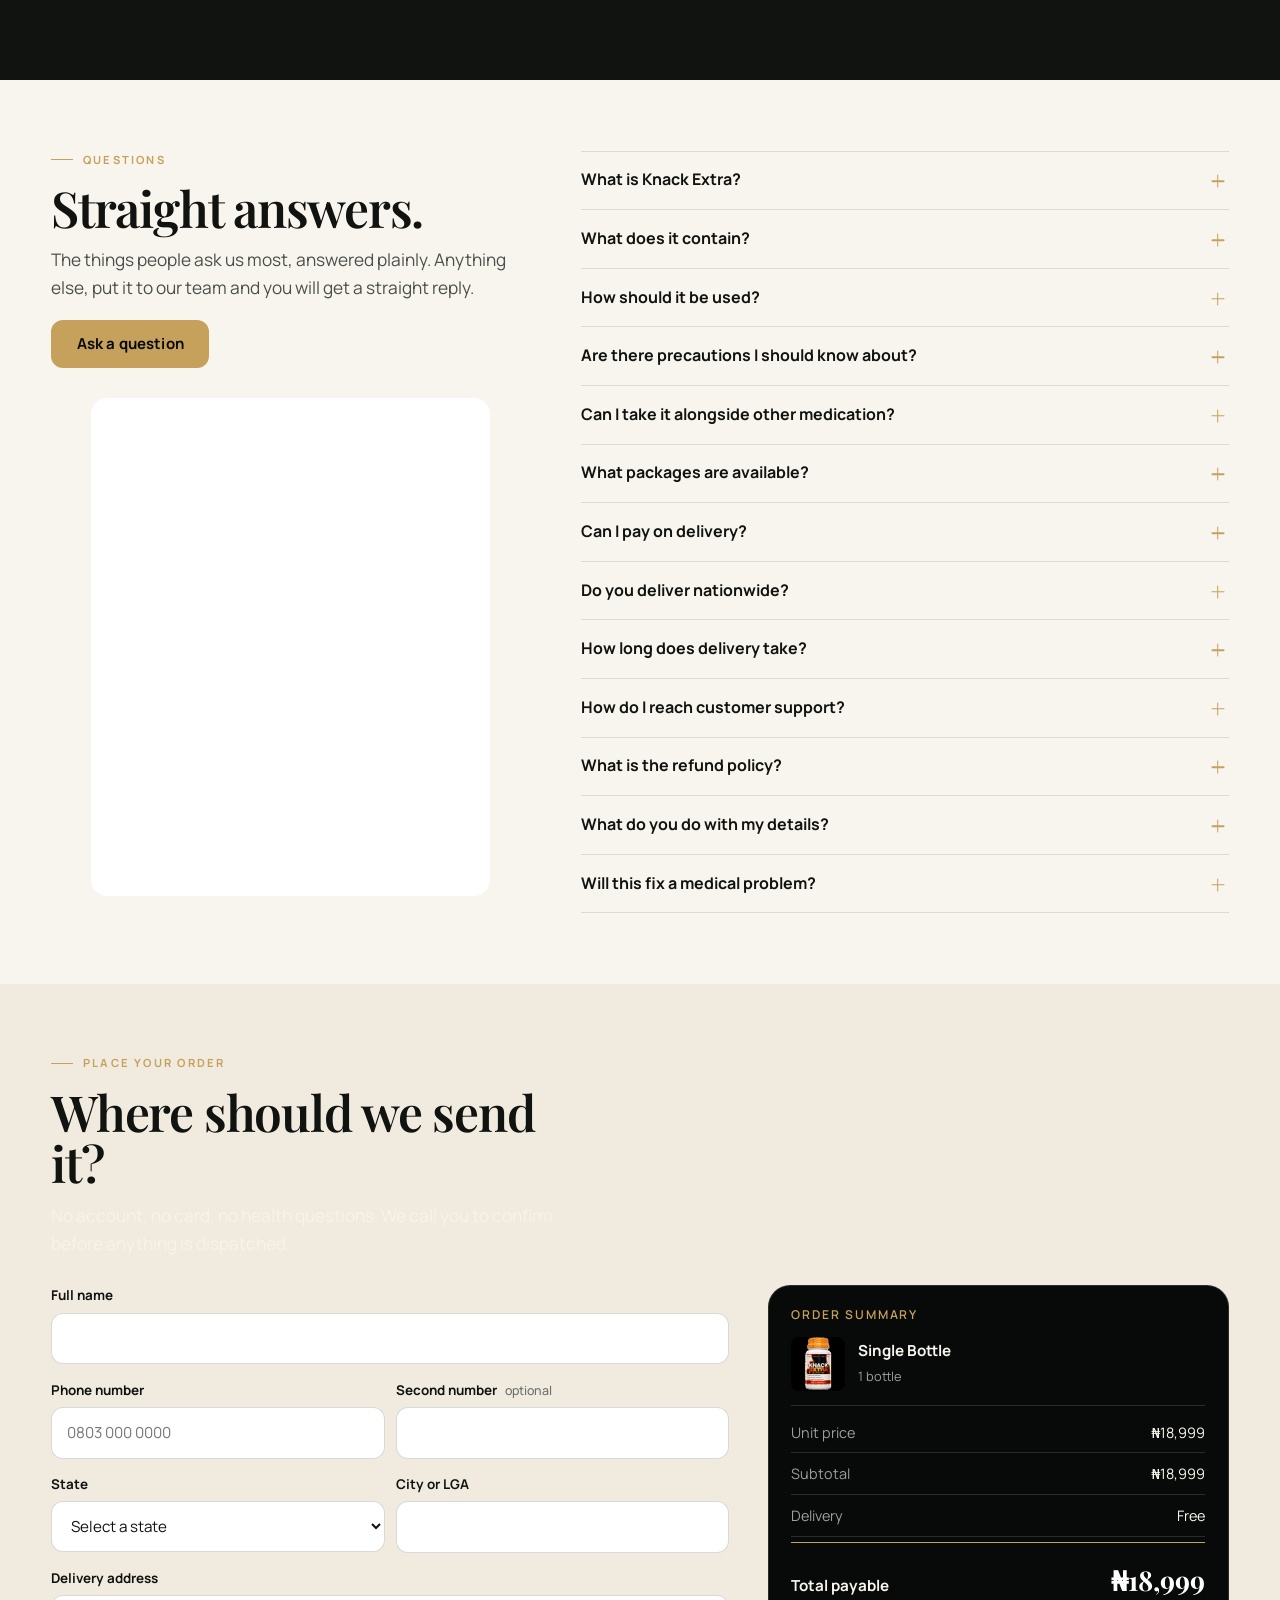
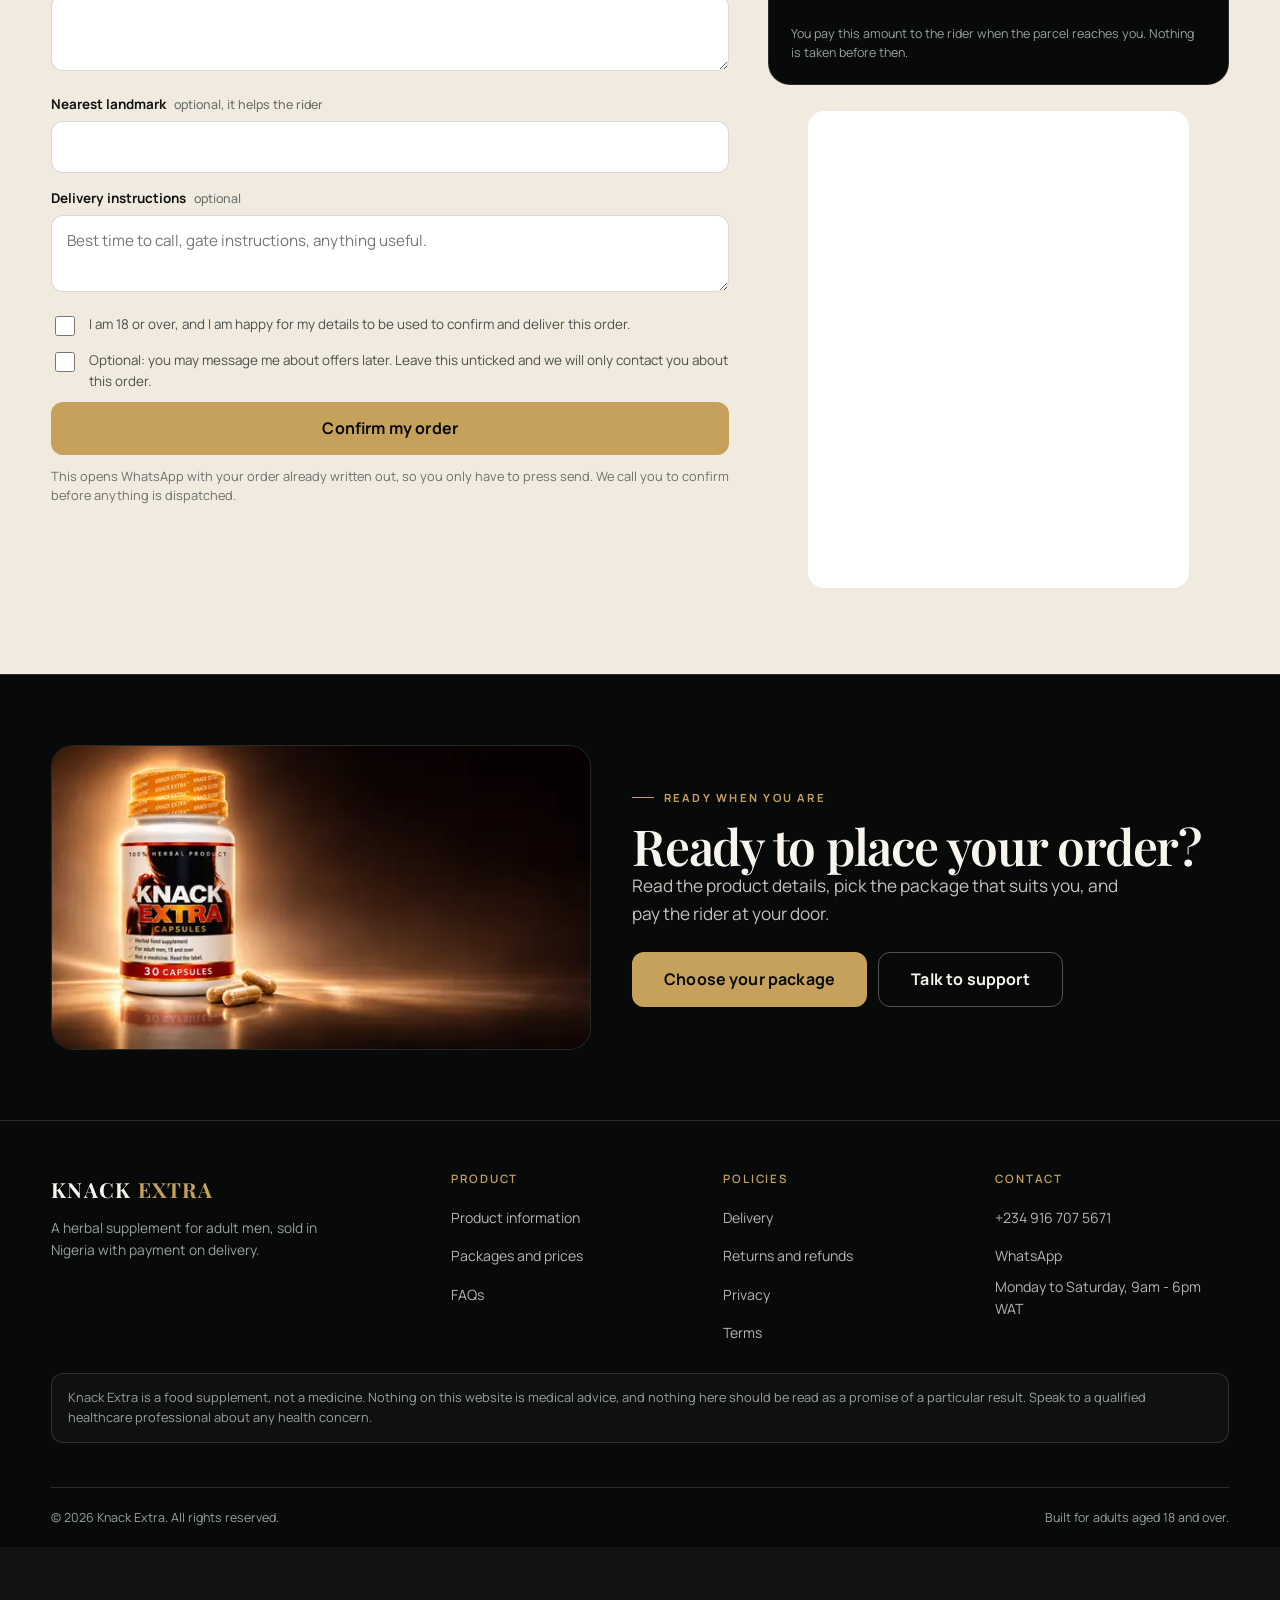
==== commit 99d2cd94: "fix: make the link preview say something Pasted into WhatsApp the page showed "knackextra - Admin" w" ====
--- a/index.html
+++ b/index.html
@@ -14,9 +14,14 @@
 <meta property="og:title" content="Knack Extra Capsules Nigeria | Product Information &amp; Ordering">
 <meta property="og:description" content="Packages, prices, delivery and customer support. Payment on delivery, nationwide.">
 <meta property="og:url" content="https://zaddywebbuilds.github.io/powa/">
-<meta property="og:image" content="https://zaddywebbuilds.github.io/powa/assets/img/hero-dark.webp">
+<meta property="og:image" content="https://zaddywebbuilds.github.io/powa/assets/img/share-card.jpg">
+<meta property="og:image:type" content="image/jpeg">
+<meta property="og:image:width" content="1200">
+<meta property="og:image:height" content="630">
+<meta property="og:image:alt" content="A bottle of Knack Extra Capsules.">
 <meta property="og:locale" content="en_NG">
 <meta name="twitter:card" content="summary_large_image">
+<meta name="twitter:image" content="https://zaddywebbuilds.github.io/powa/assets/img/share-card.jpg">
 
 <link rel="icon" href="assets/img/favicon.svg" type="image/svg+xml">
 <link rel="preload" as="image" href="assets/img/hero-sprout-poster-480.webp" fetchpriority="high">
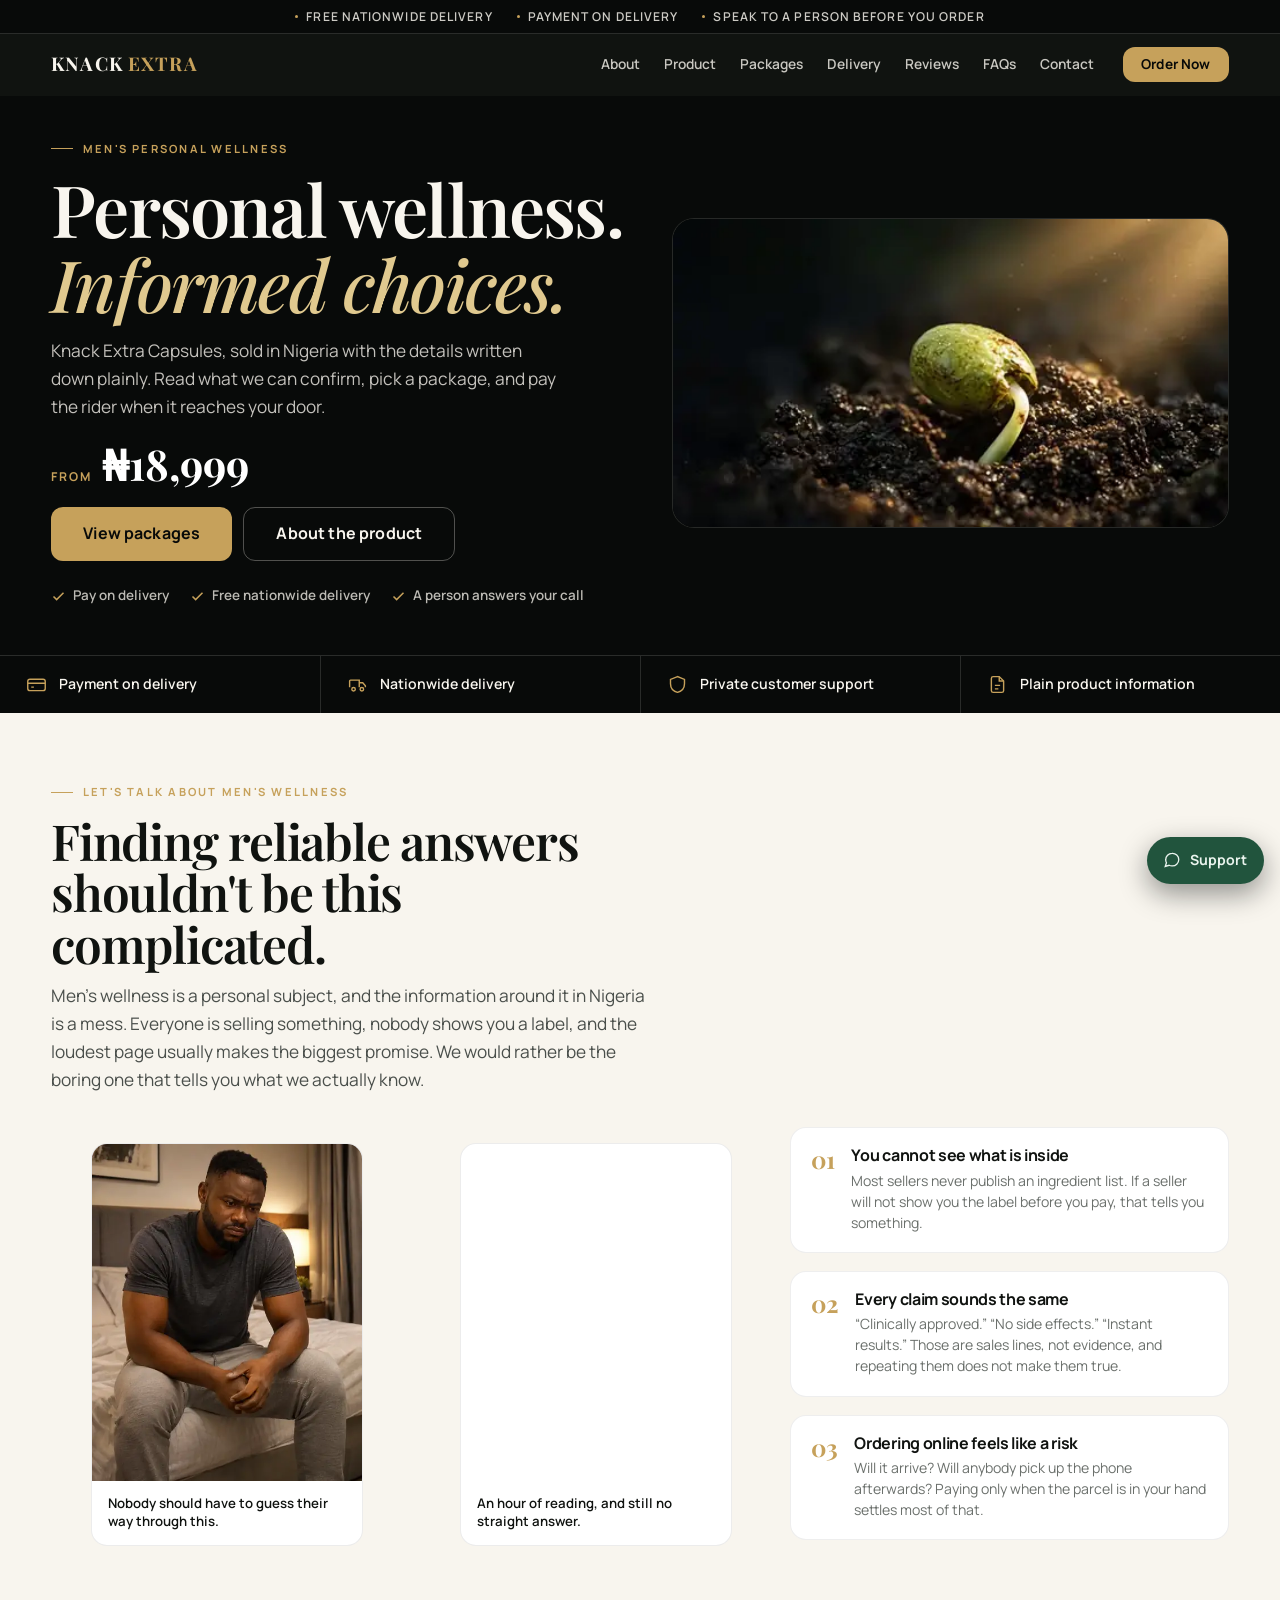
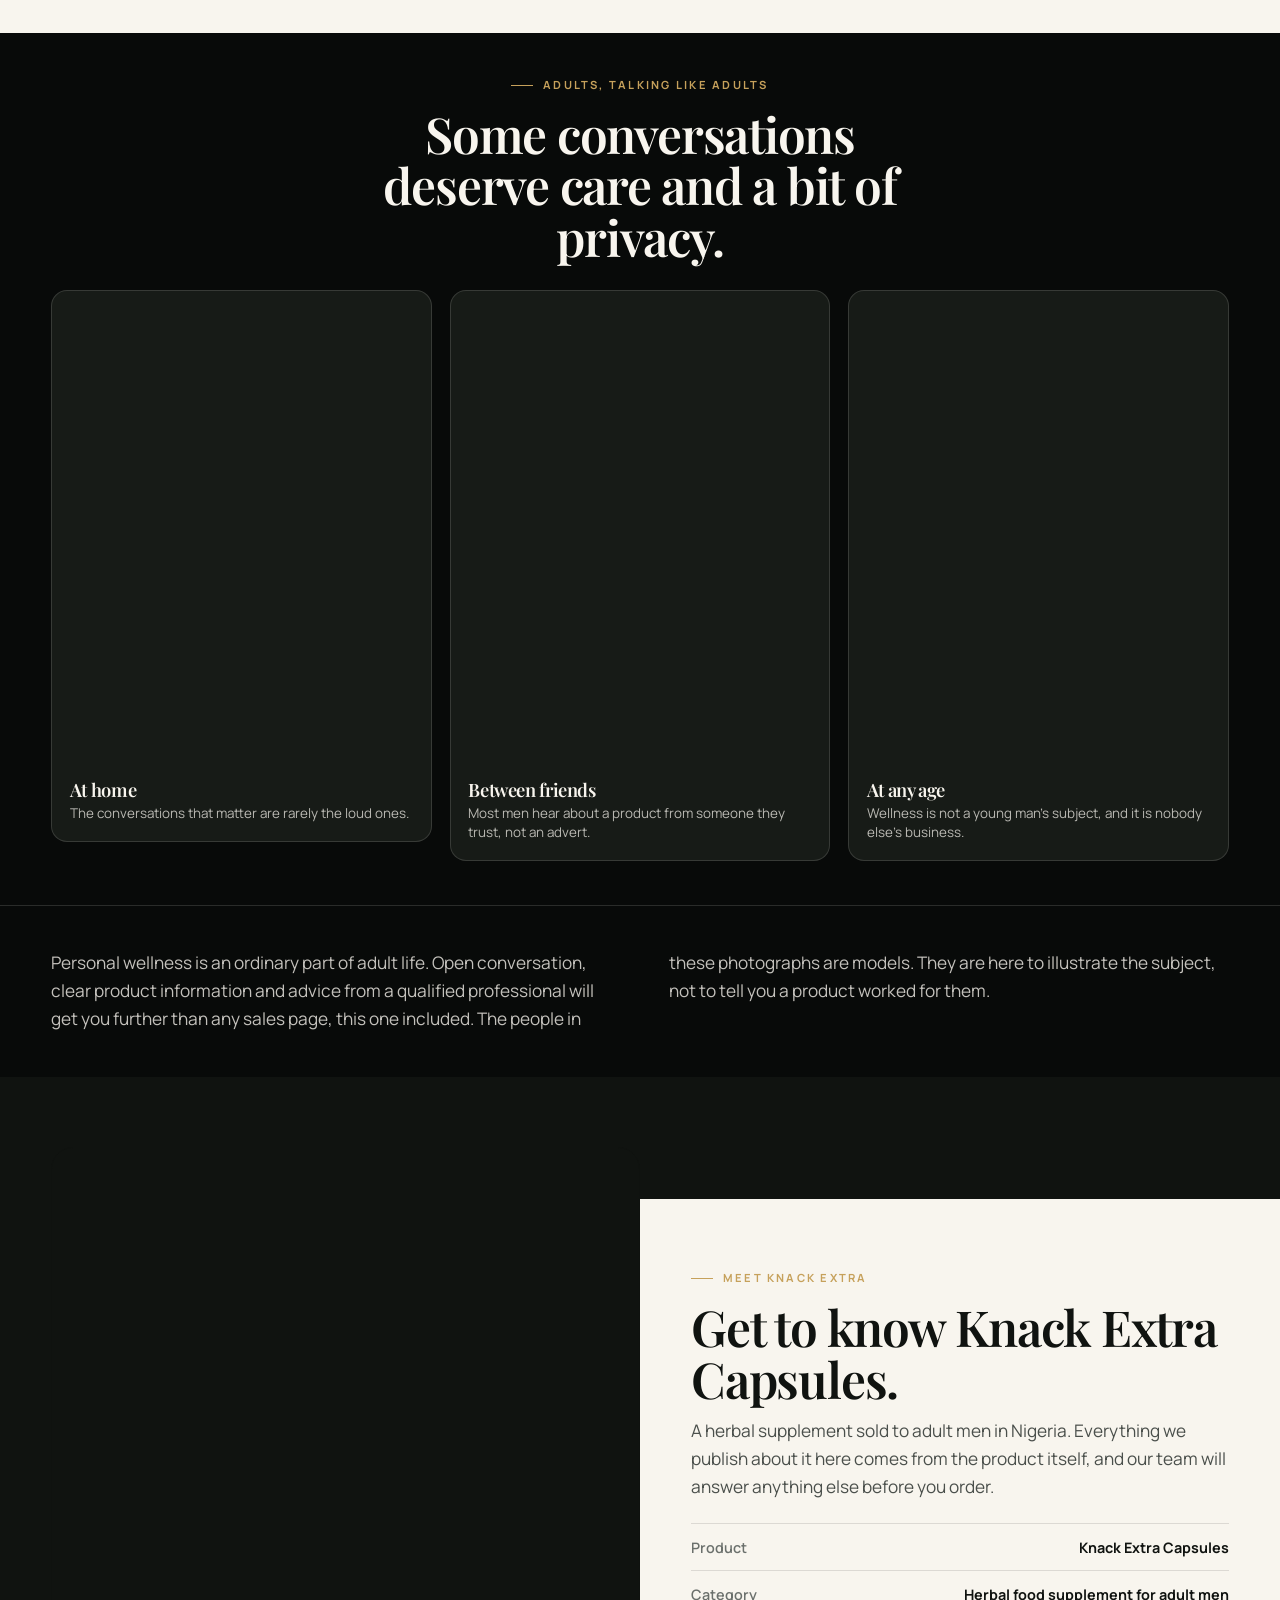
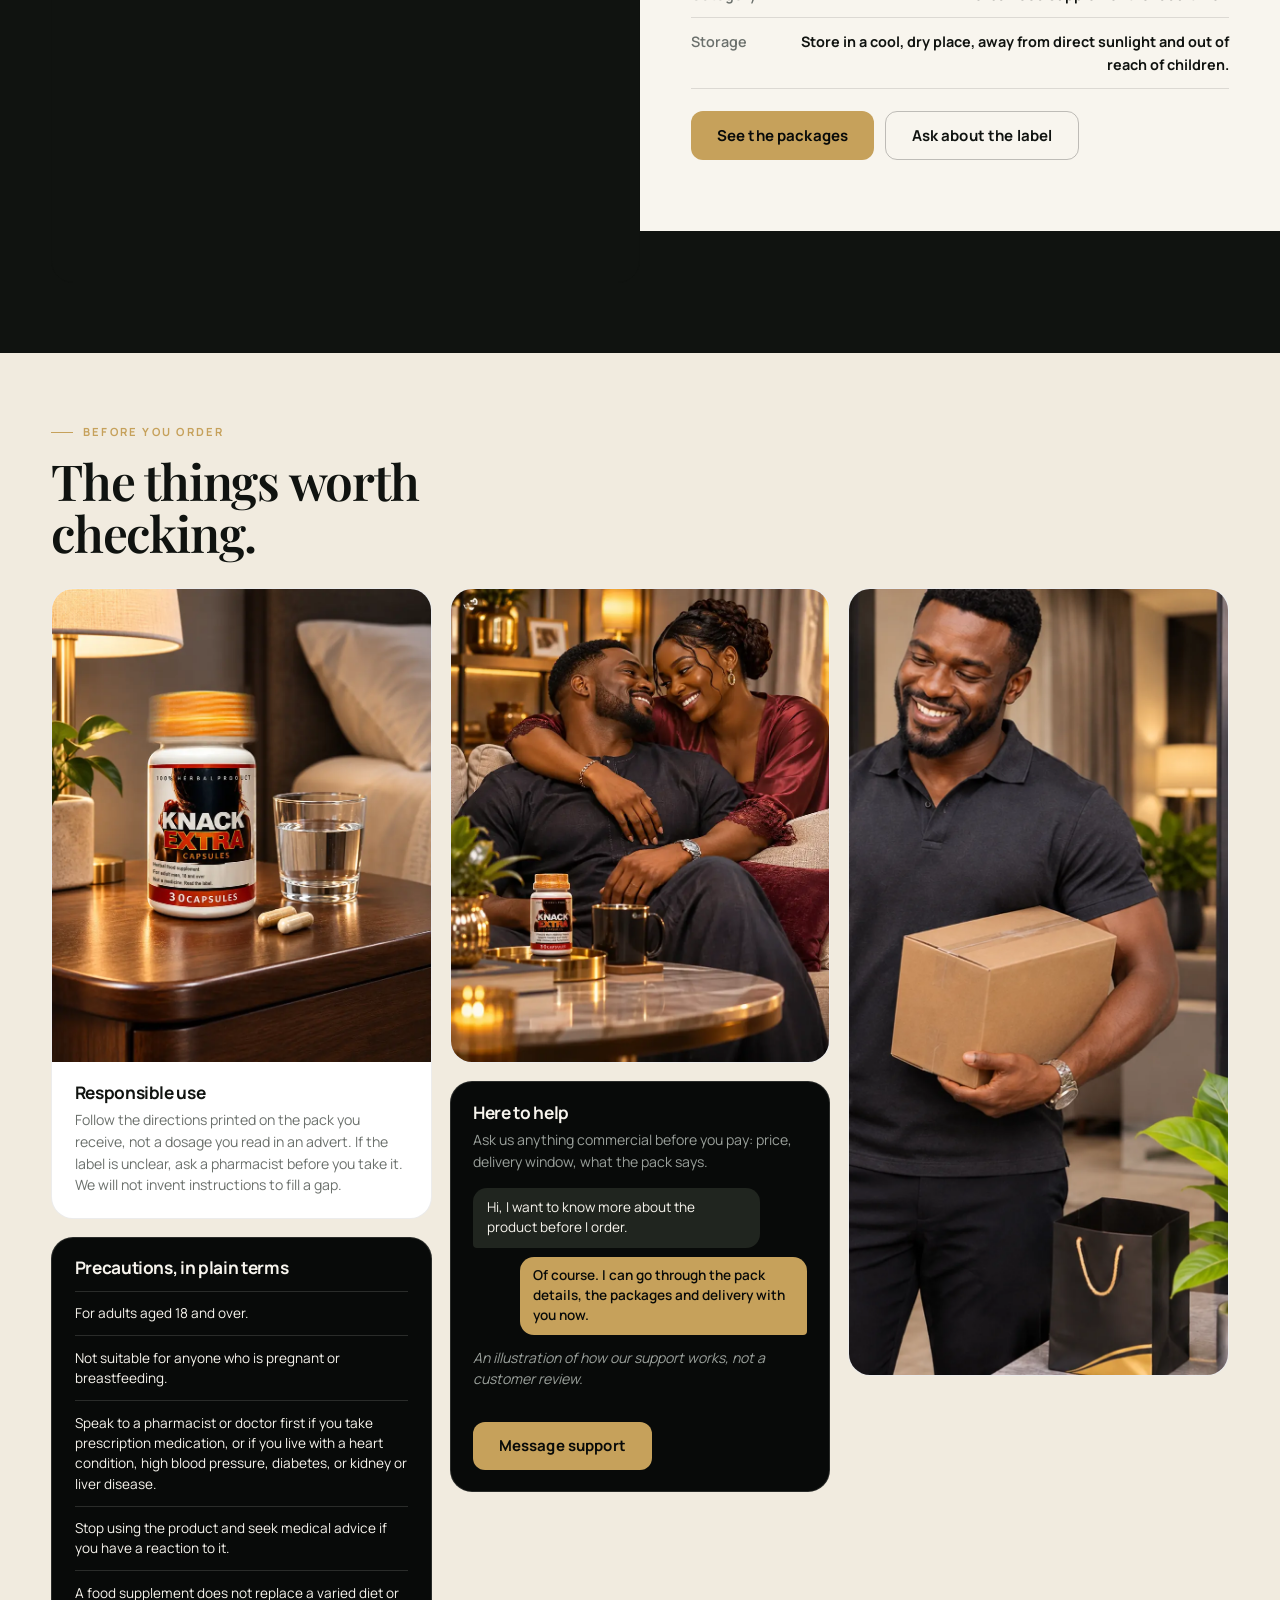
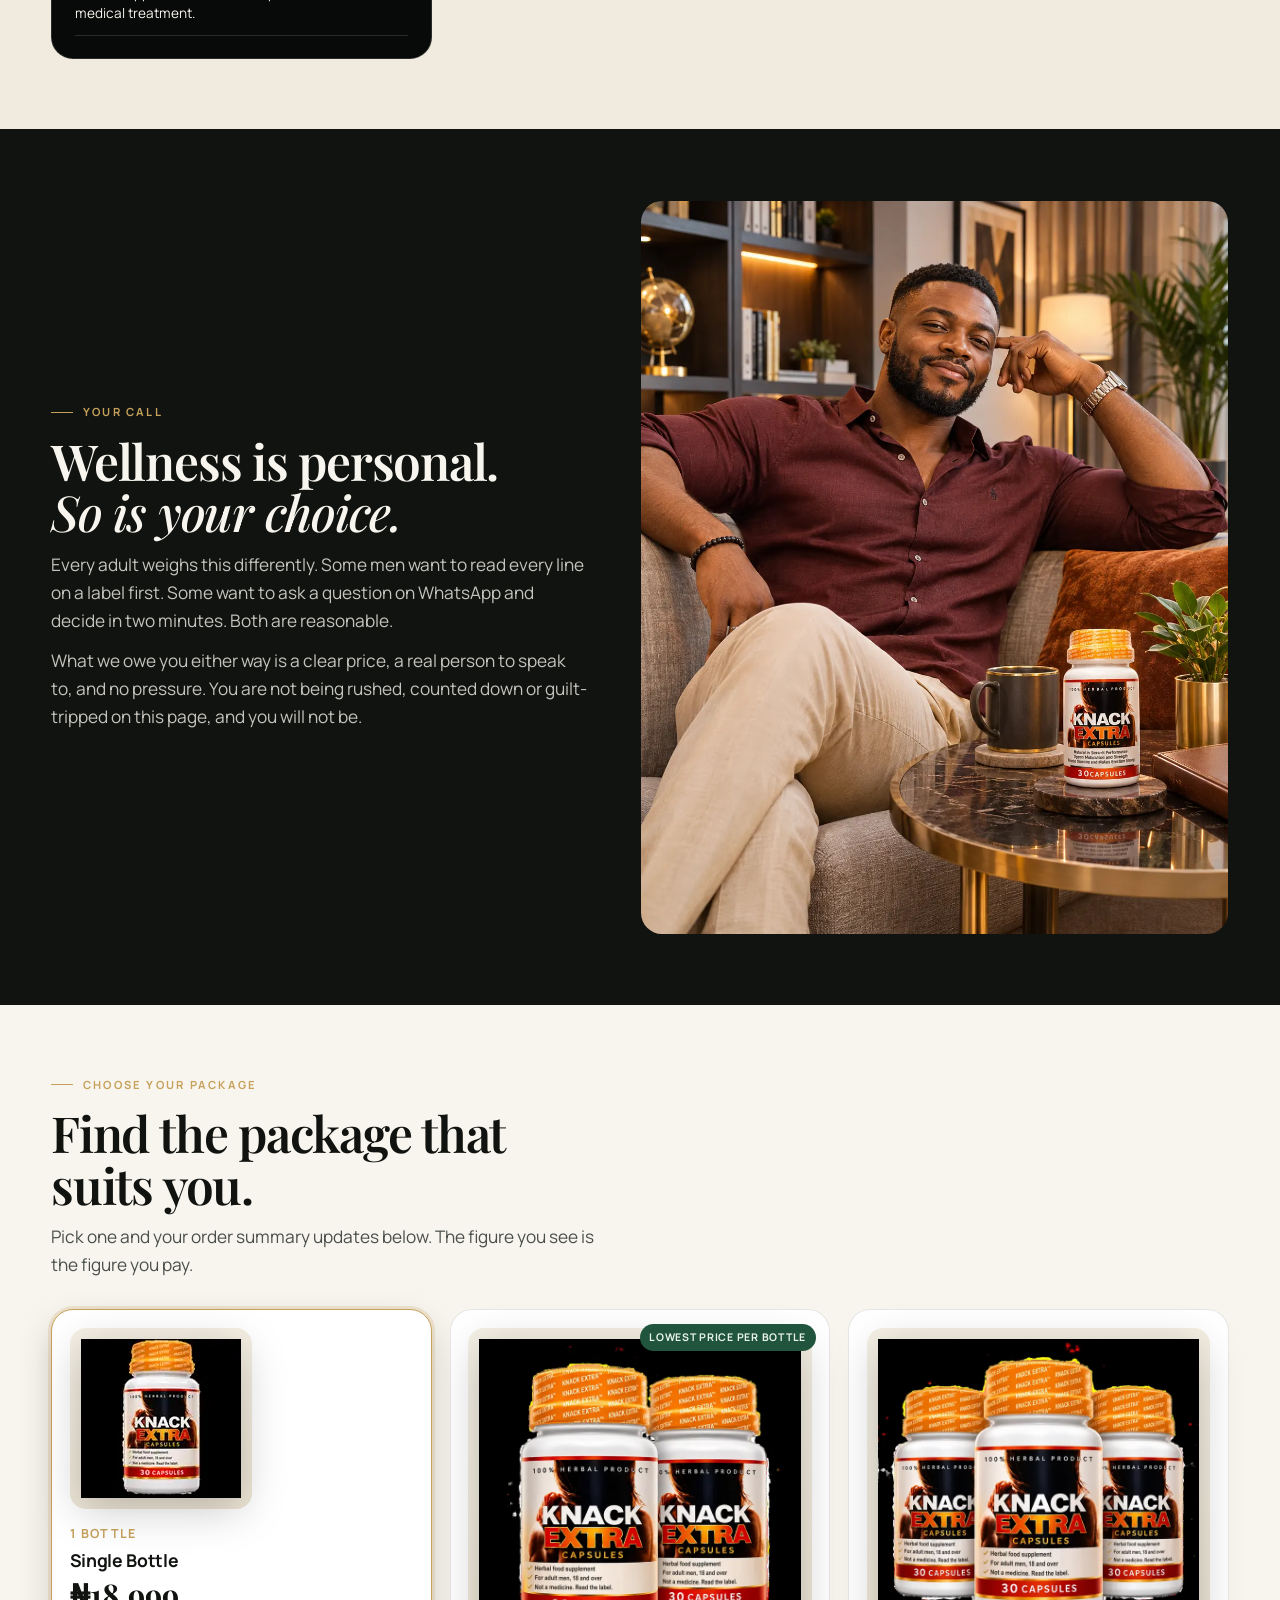
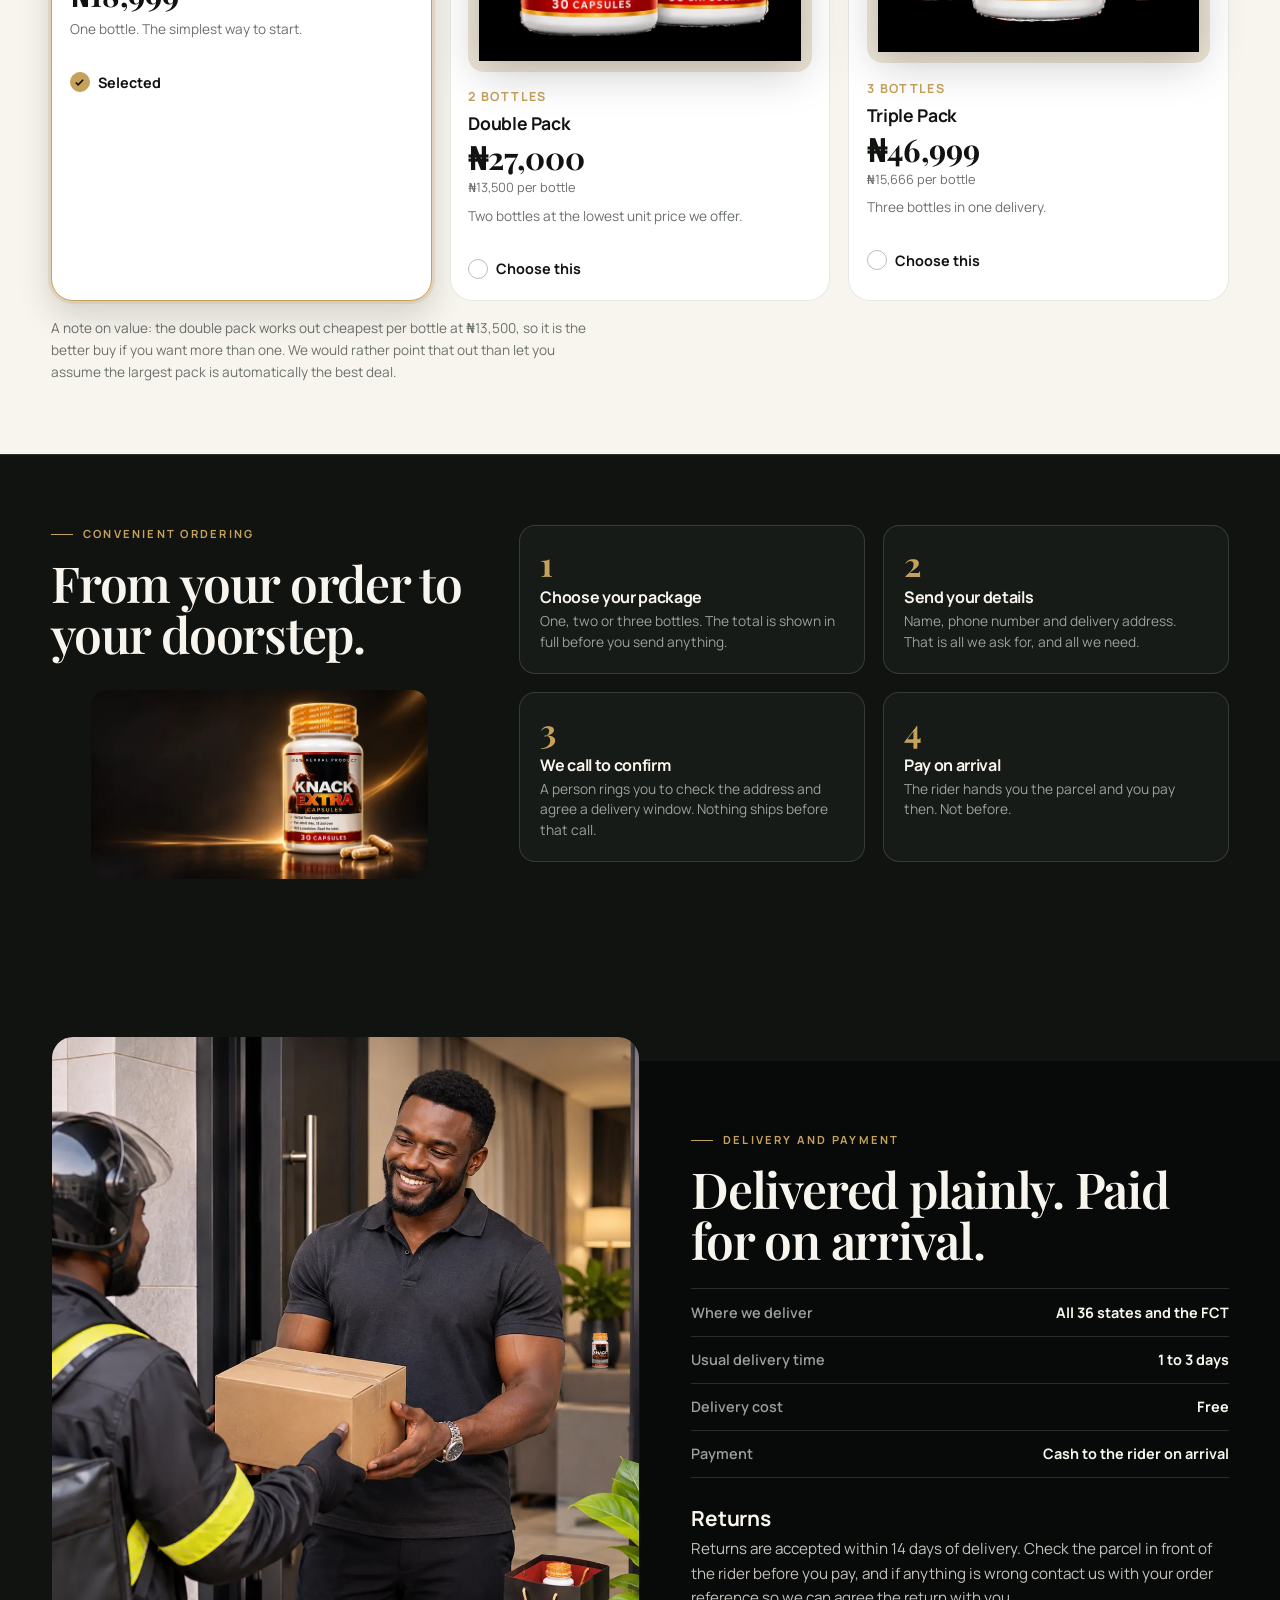
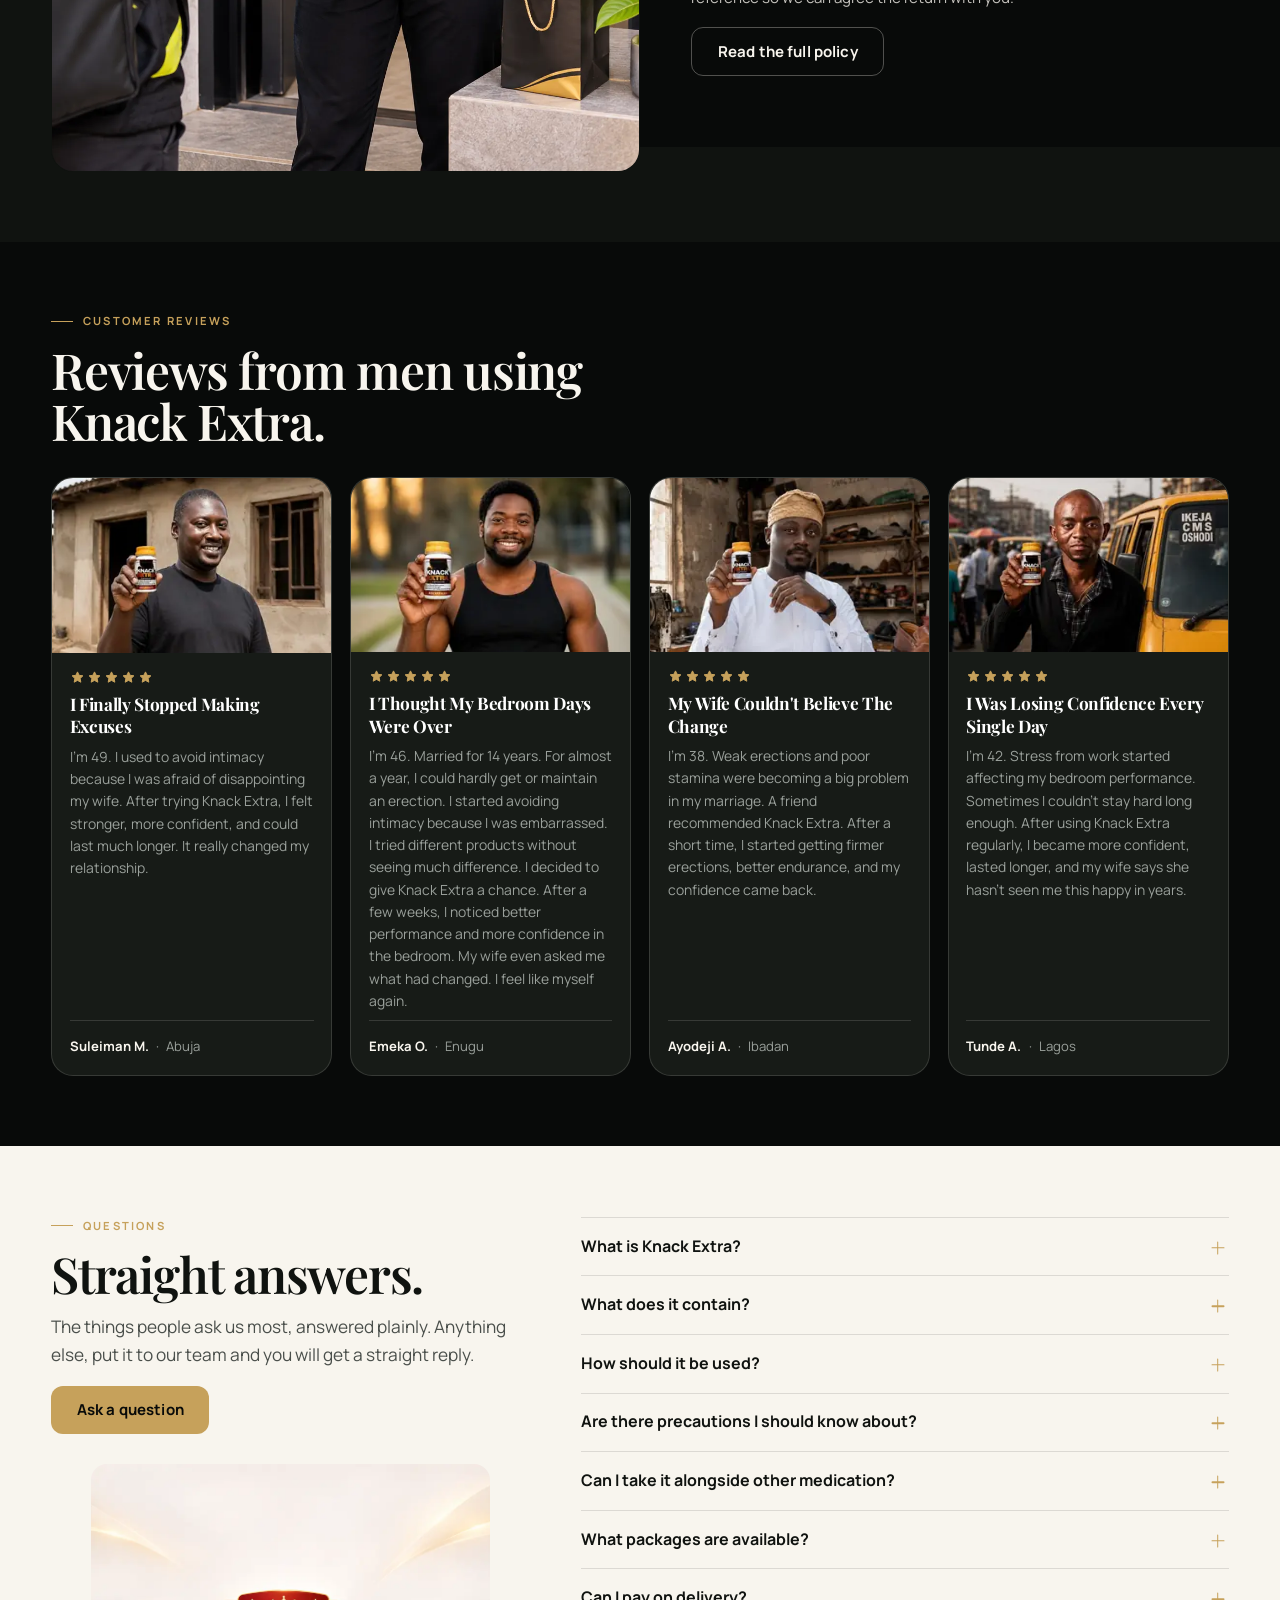
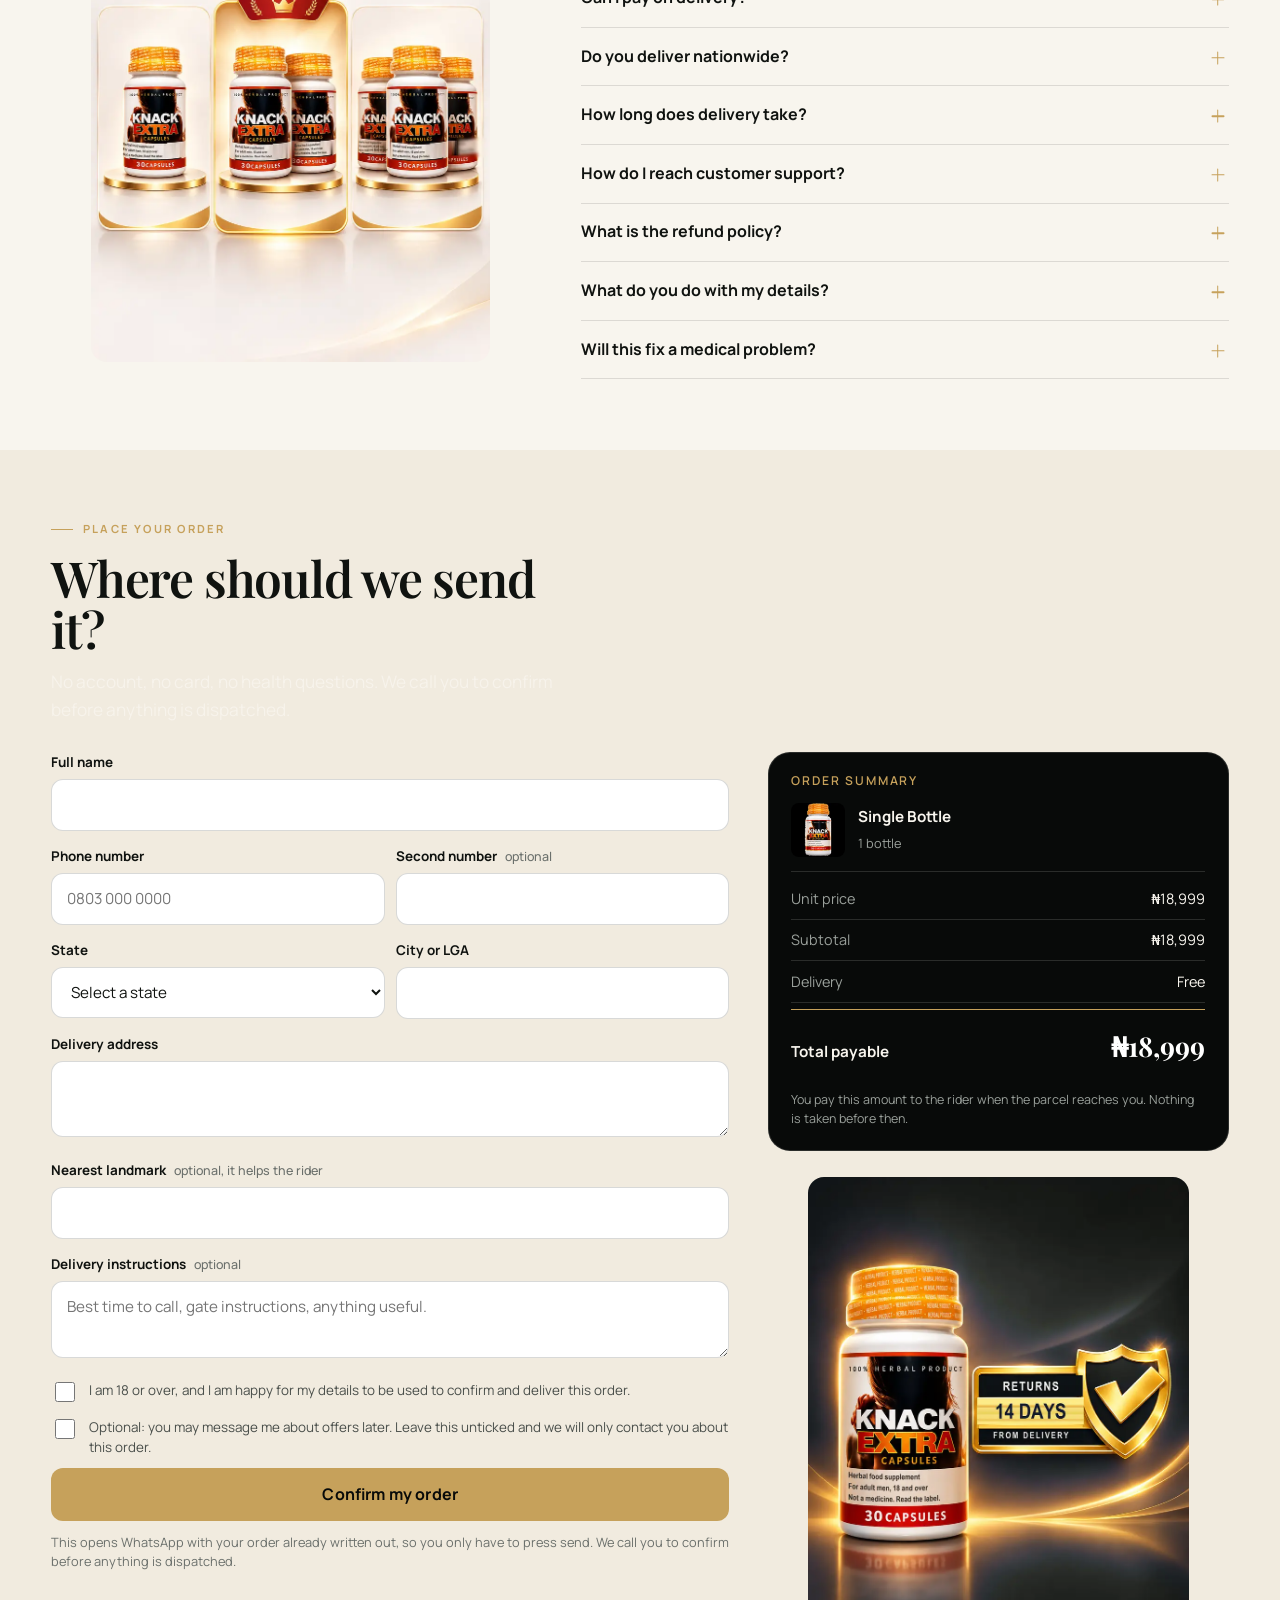
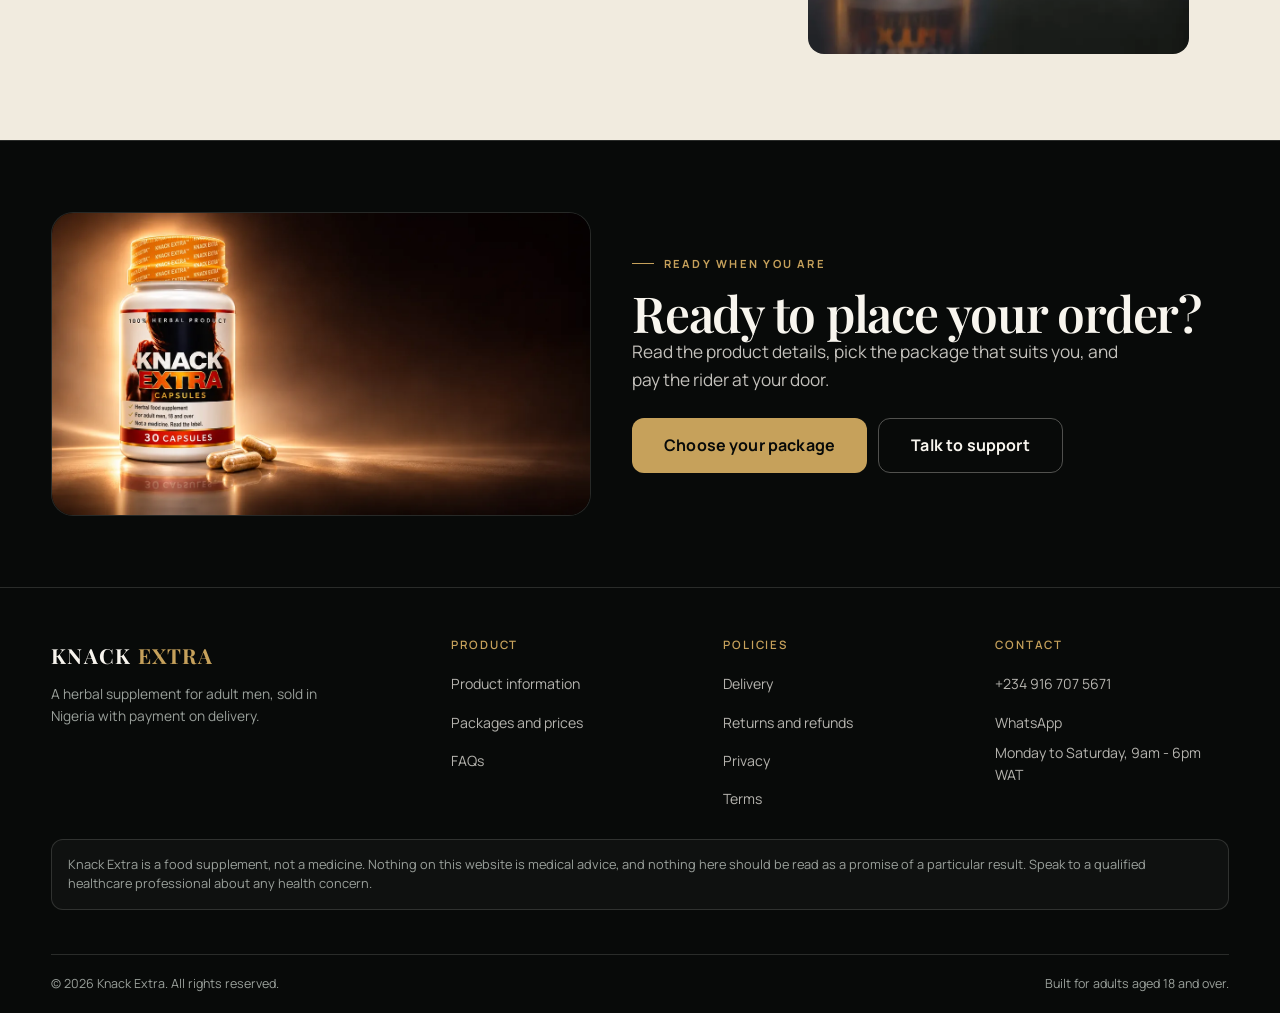
==== commit 17b3a2ff: "feat: carry the four reviews across from the existing sales page The reviews from /powa are now on t" ====
--- a/index.html
+++ b/index.html
@@ -27,7 +27,7 @@
 <link rel="preload" as="image" href="assets/img/hero-sprout-poster-480.webp" fetchpriority="high">
 <link rel="preload" as="font" type="font/woff2" href="assets/fonts/manrope-400.woff2" crossorigin>
 <link rel="preload" as="font" type="font/woff2" href="assets/fonts/playfair-500.woff2" crossorigin>
-<link rel="stylesheet" href="assets/css/site.css?v=18a3dd02">
+<link rel="stylesheet" href="assets/css/site.css?v=ccab43d3">
 </head>
 <body>
 
@@ -47,6 +47,7 @@
       <a href="#product">Product</a>
       <a href="#packages">Packages</a>
       <a href="#delivery">Delivery</a>
+      <a href="#reviews">Reviews</a>
       <a href="#faq">FAQs</a>
       <a href="#order">Contact</a>
     </nav>
@@ -60,6 +61,7 @@
   <a href="#product">Product</a>
   <a href="#packages">Packages</a>
   <a href="#delivery">Delivery</a>
+  <a href="#reviews">Reviews</a>
   <a href="#faq">FAQs</a>
   <a href="#order">Contact</a>
   <a href="#packages" class="btn btn-lg">Order Now</a>
@@ -328,7 +330,18 @@
   </div>
 </section>
 
-<!-- 13 ========================================================== FAQ === -->
+<!-- 13 ====================================================== reviews === -->
+<section class="band on-black" id="reviews">
+  <div class="wrap">
+    <div style="max-width:58ch;margin-bottom:clamp(18px,2.4vw,30px)">
+      <p class="eyebrow">Customer reviews</p>
+      <h2 class="display h-lg">Reviews from men using Knack Extra.</h2>
+    </div>
+    <div class="grid review-grid" id="review-grid"></div>
+  </div>
+</section>
+
+<!-- 14 ========================================================== FAQ === -->
 <section class="band on-light" id="faq">
   <div class="wrap faq-cols">
     <div>
@@ -344,7 +357,7 @@
   </div>
 </section>
 
-<!-- 14 ===================================================== checkout === -->
+<!-- 15 ===================================================== checkout === -->
 <section class="band on-ivory-deep" id="order">
   <div class="wrap">
     <div style="max-width:54ch;margin-bottom:clamp(18px,2.4vw,28px)">
@@ -439,7 +452,7 @@
   </div>
 </section>
 
-<!-- 15 ==================================================== final CTA === -->
+<!-- 16 ==================================================== final CTA === -->
 <section class="final band">
   <div class="wrap final-grid">
     <div class="final-art">
@@ -463,7 +476,7 @@
 
 </main>
 
-<!-- 16 ======================================================= footer === -->
+<!-- 17 ======================================================= footer === -->
 <footer class="site-foot">
   <div class="wrap">
     <div class="foot-grid">
@@ -517,7 +530,7 @@
   Support
 </a>
 
-<script src="assets/js/config.js?v=299c627c"></script>
-<script src="assets/js/site.js?v=283193d8"></script>
+<script src="assets/js/config.js?v=8f47f3a1"></script>
+<script src="assets/js/site.js?v=feeaa38d"></script>
 </body>
 </html>
--- a/assets/css/site.css
+++ b/assets/css/site.css
@@ -842,3 +842,40 @@
 .foot-grid ul{gap:.1rem}
 .foot-grid ul a{display:inline-block;padding:.55rem 0;line-height:1.35}
 .check input{width:20px;height:20px}
+
+/* ---------------------------------------------------------------- reviews */
+/* Carried over from the seller's existing page. The photograph is the one
+   they supplied; the quote beside it is live text rather than part of the
+   JPEG, so it reflows on a phone and can be read aloud. */
+.review-grid{display:grid;grid-template-columns:repeat(4,1fr);gap:var(--gap)}
+@media (max-width:1000px){.review-grid{grid-template-columns:1fr 1fr}}
+@media (max-width:620px){.review-grid{grid-template-columns:1fr}}
+
+.review{
+  display:flex;flex-direction:column;
+  background:#171B17;border:1px solid var(--line-dark);
+  border-radius:var(--r-lg);overflow:hidden;
+}
+
+/* The four source photographs are not quite the same height, so the frame
+   is fixed and the image fills it. 22% from the top keeps the faces in. */
+.review-media{aspect-ratio:16/10;background:#0B0D0B}
+.review-media img{width:100%;height:100%;object-fit:cover;object-position:50% 22%;display:block}
+
+.review-body{display:flex;flex-direction:column;gap:.5rem;padding:1.05rem 1.1rem 1.15rem;flex:1}
+
+.stars{display:flex;gap:2px;color:var(--gold)}
+.stars svg{width:15px;height:15px;flex:none}
+
+.review h3{
+  font-family:var(--display);font-size:1.08rem;line-height:1.3;
+  font-weight:700;color:var(--white);margin:0;
+}
+.review .review-quote{margin:0;font-size:.87rem;line-height:1.6;color:var(--muted-dark)}
+
+.review .review-who{
+  margin:auto 0 0;padding-top:.9rem;border-top:1px solid var(--line-dark);
+  display:flex;gap:.45rem;align-items:baseline;font-size:.82rem;color:var(--ivory);
+}
+.review .review-who span{color:var(--muted-dark)}
+.review .review-who span::before{content:"\00b7";margin-right:.45rem}
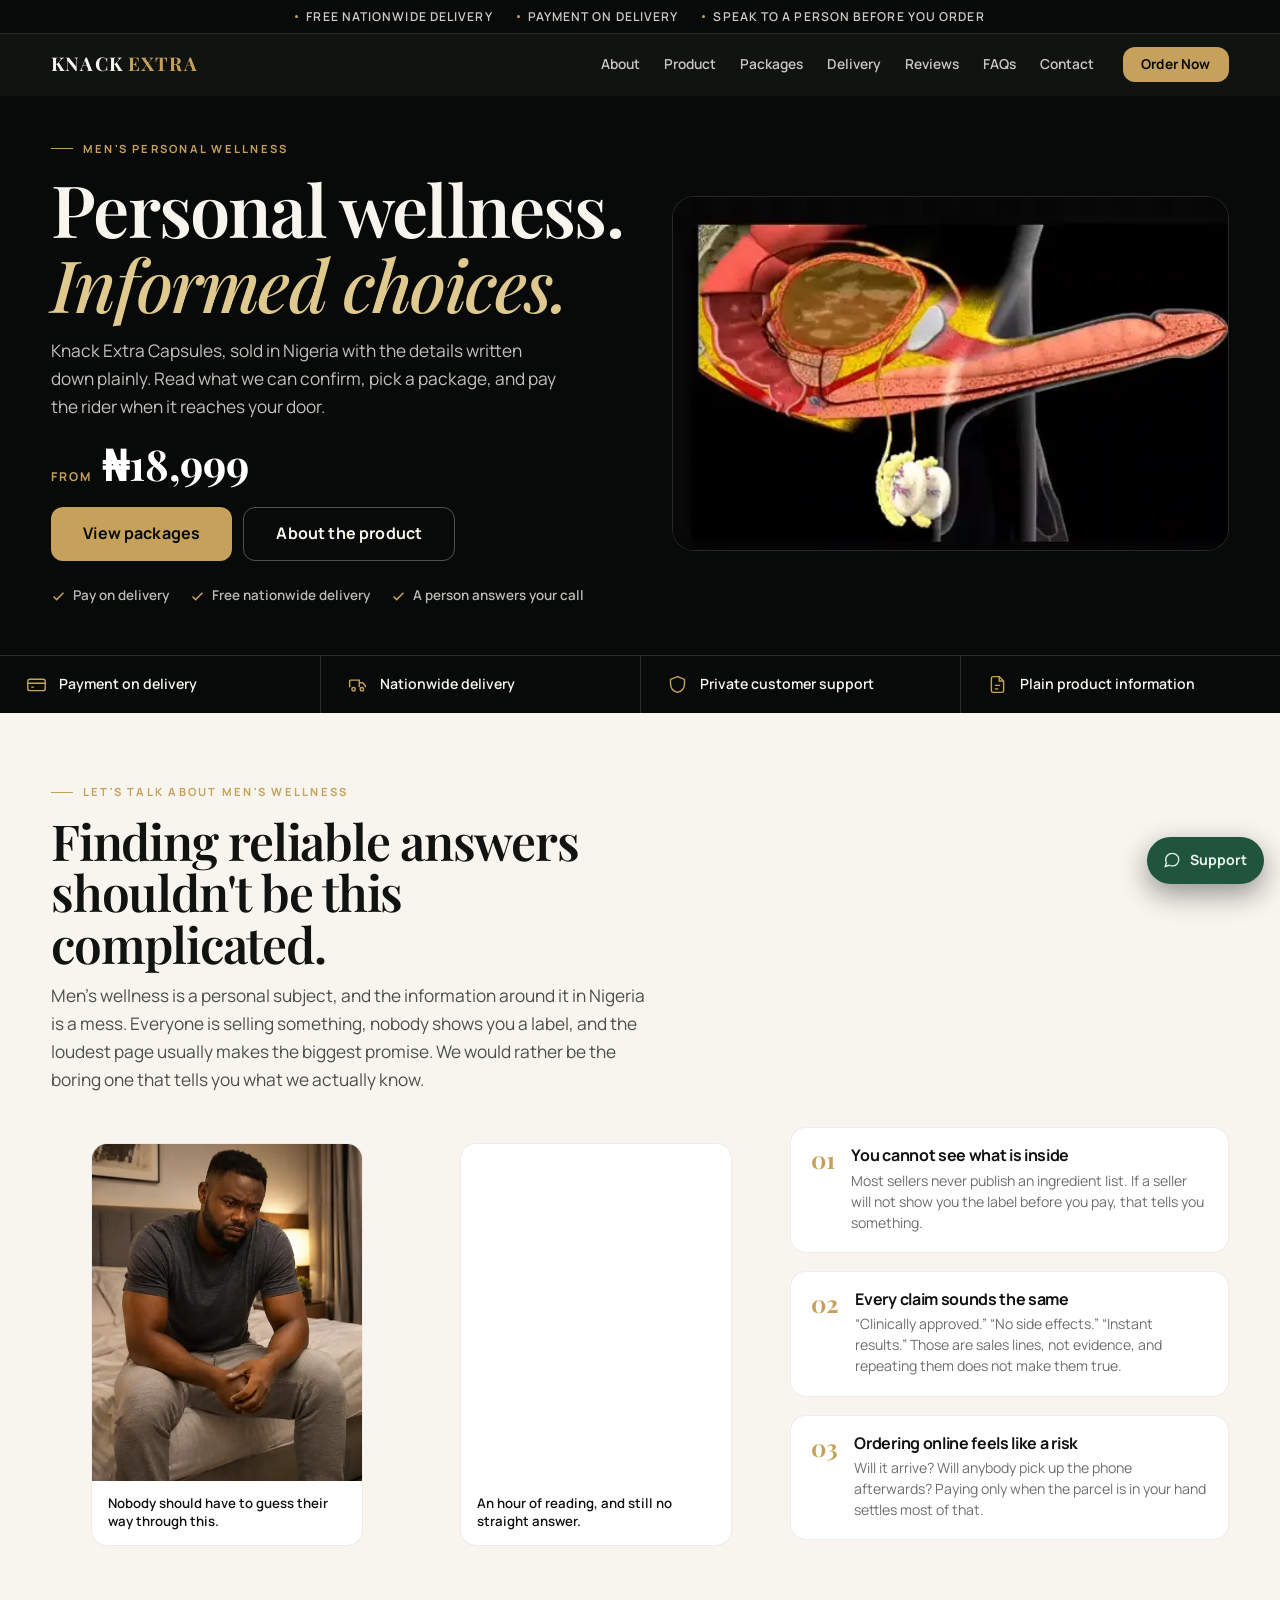
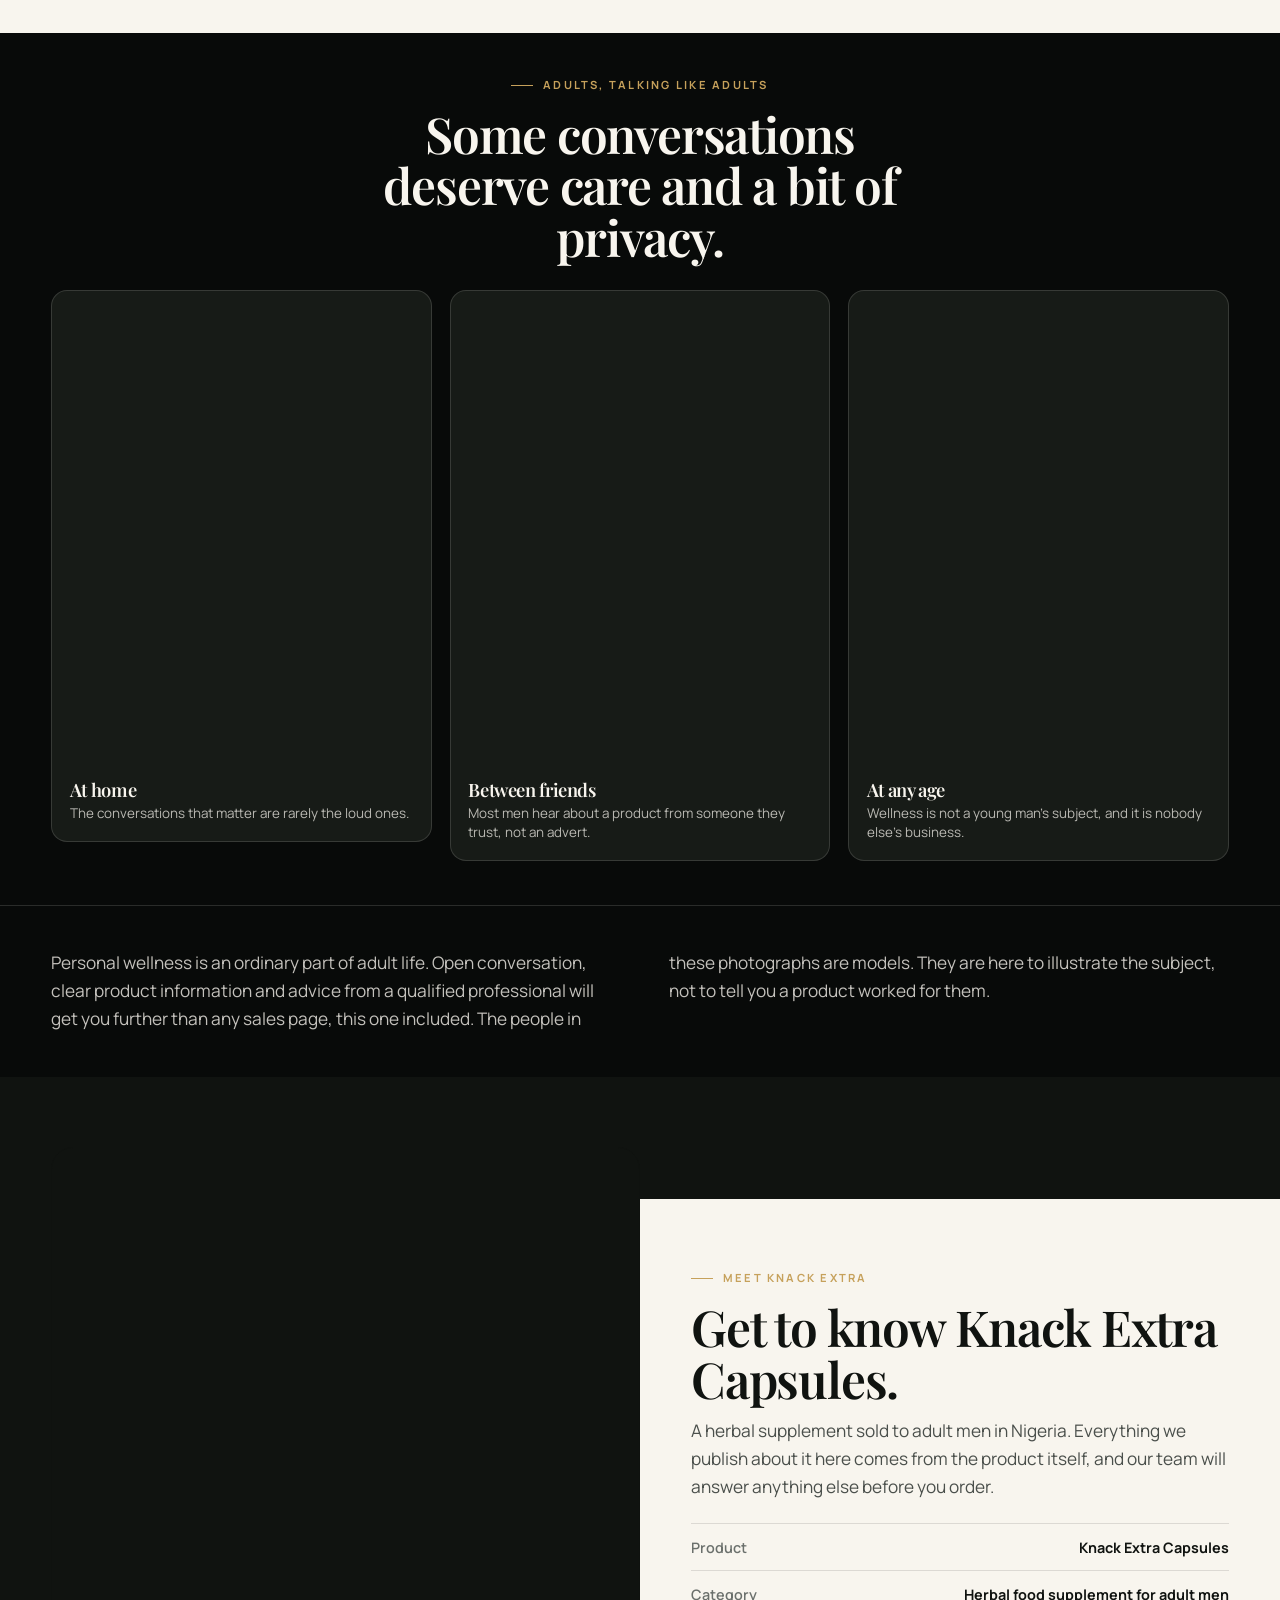
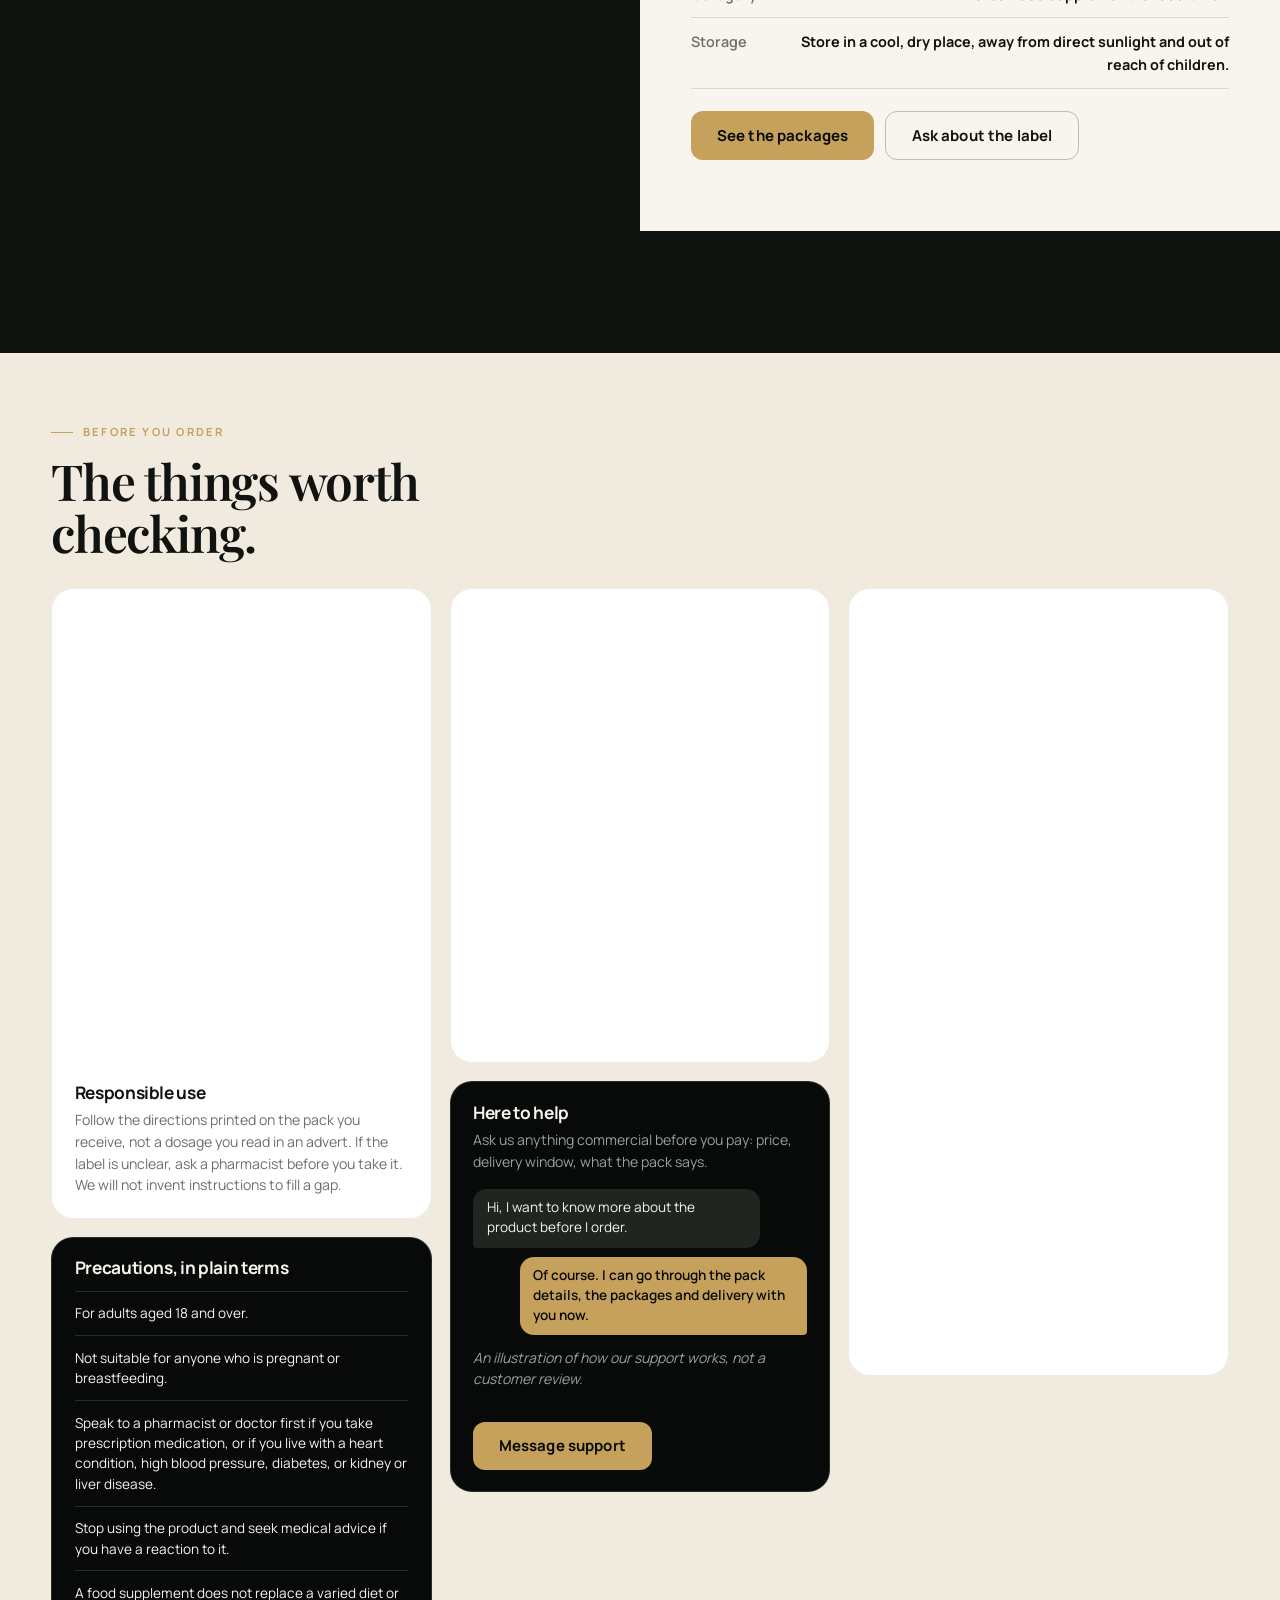
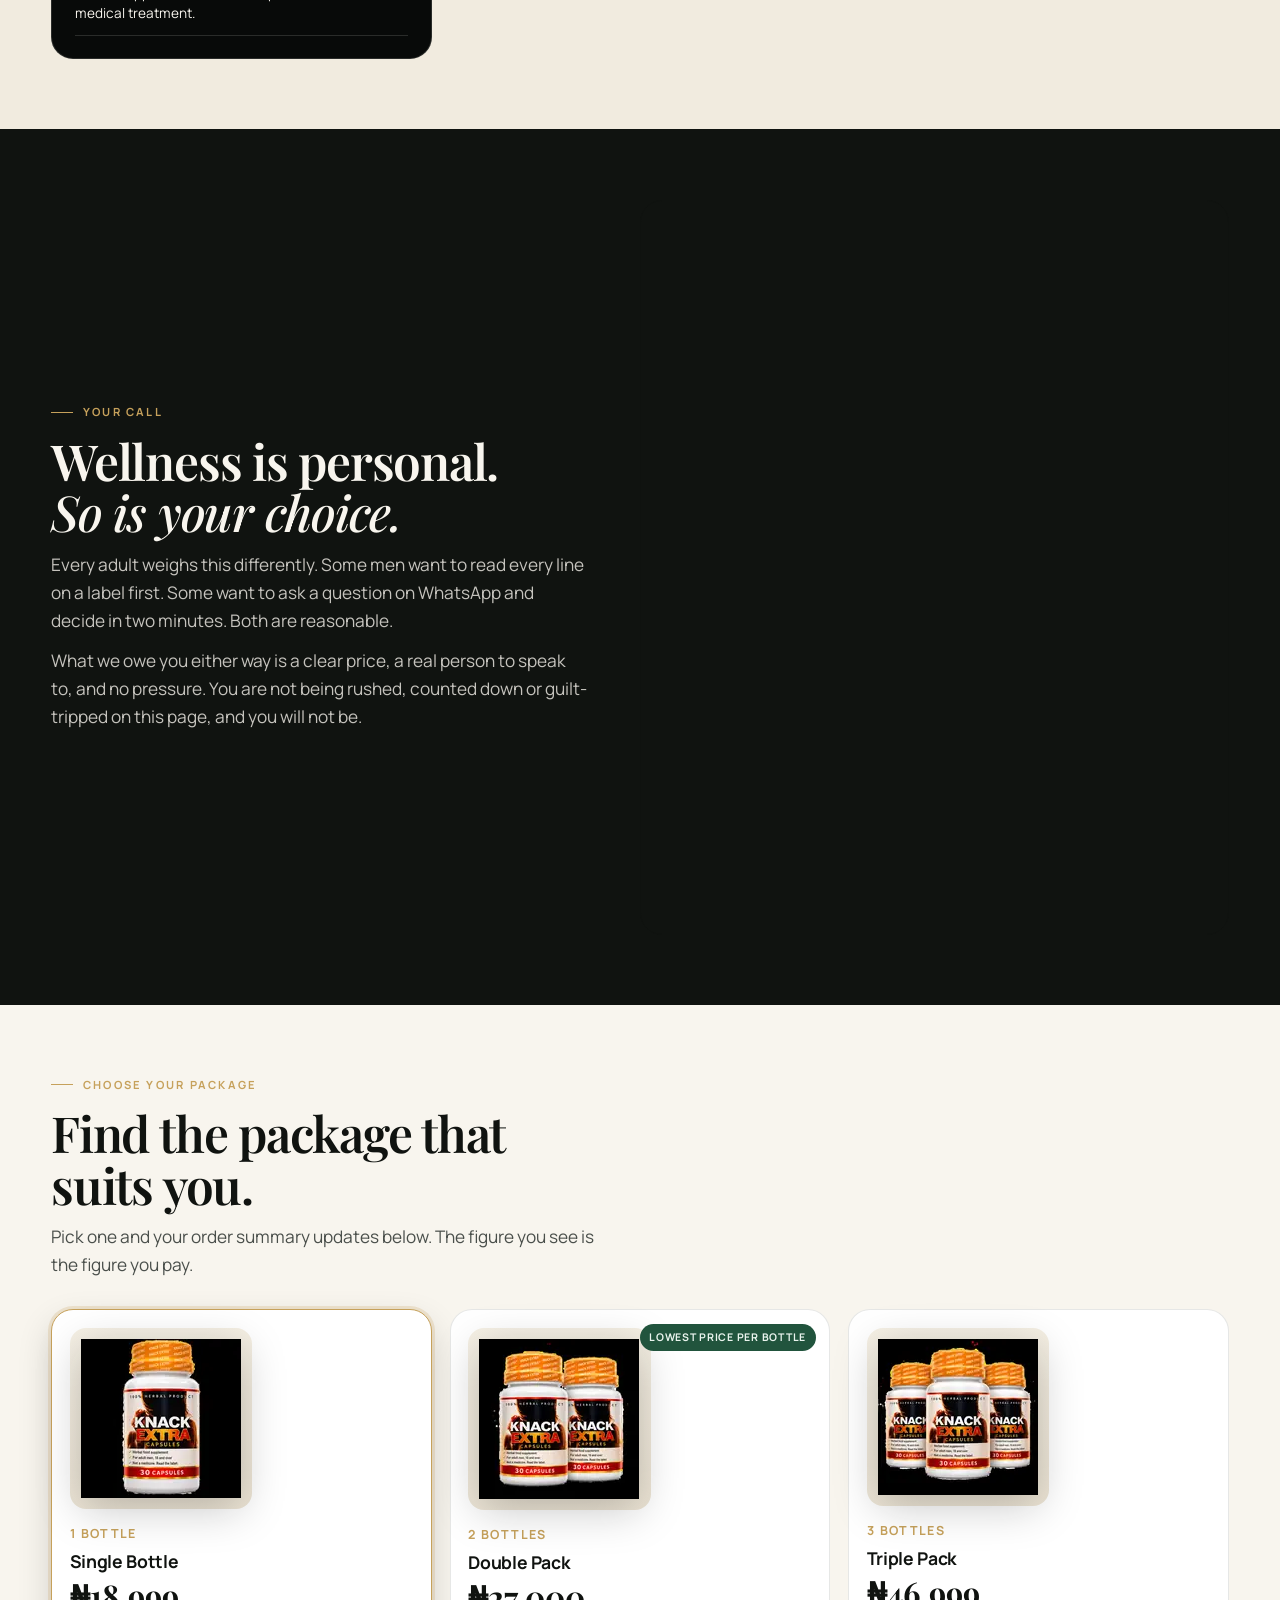
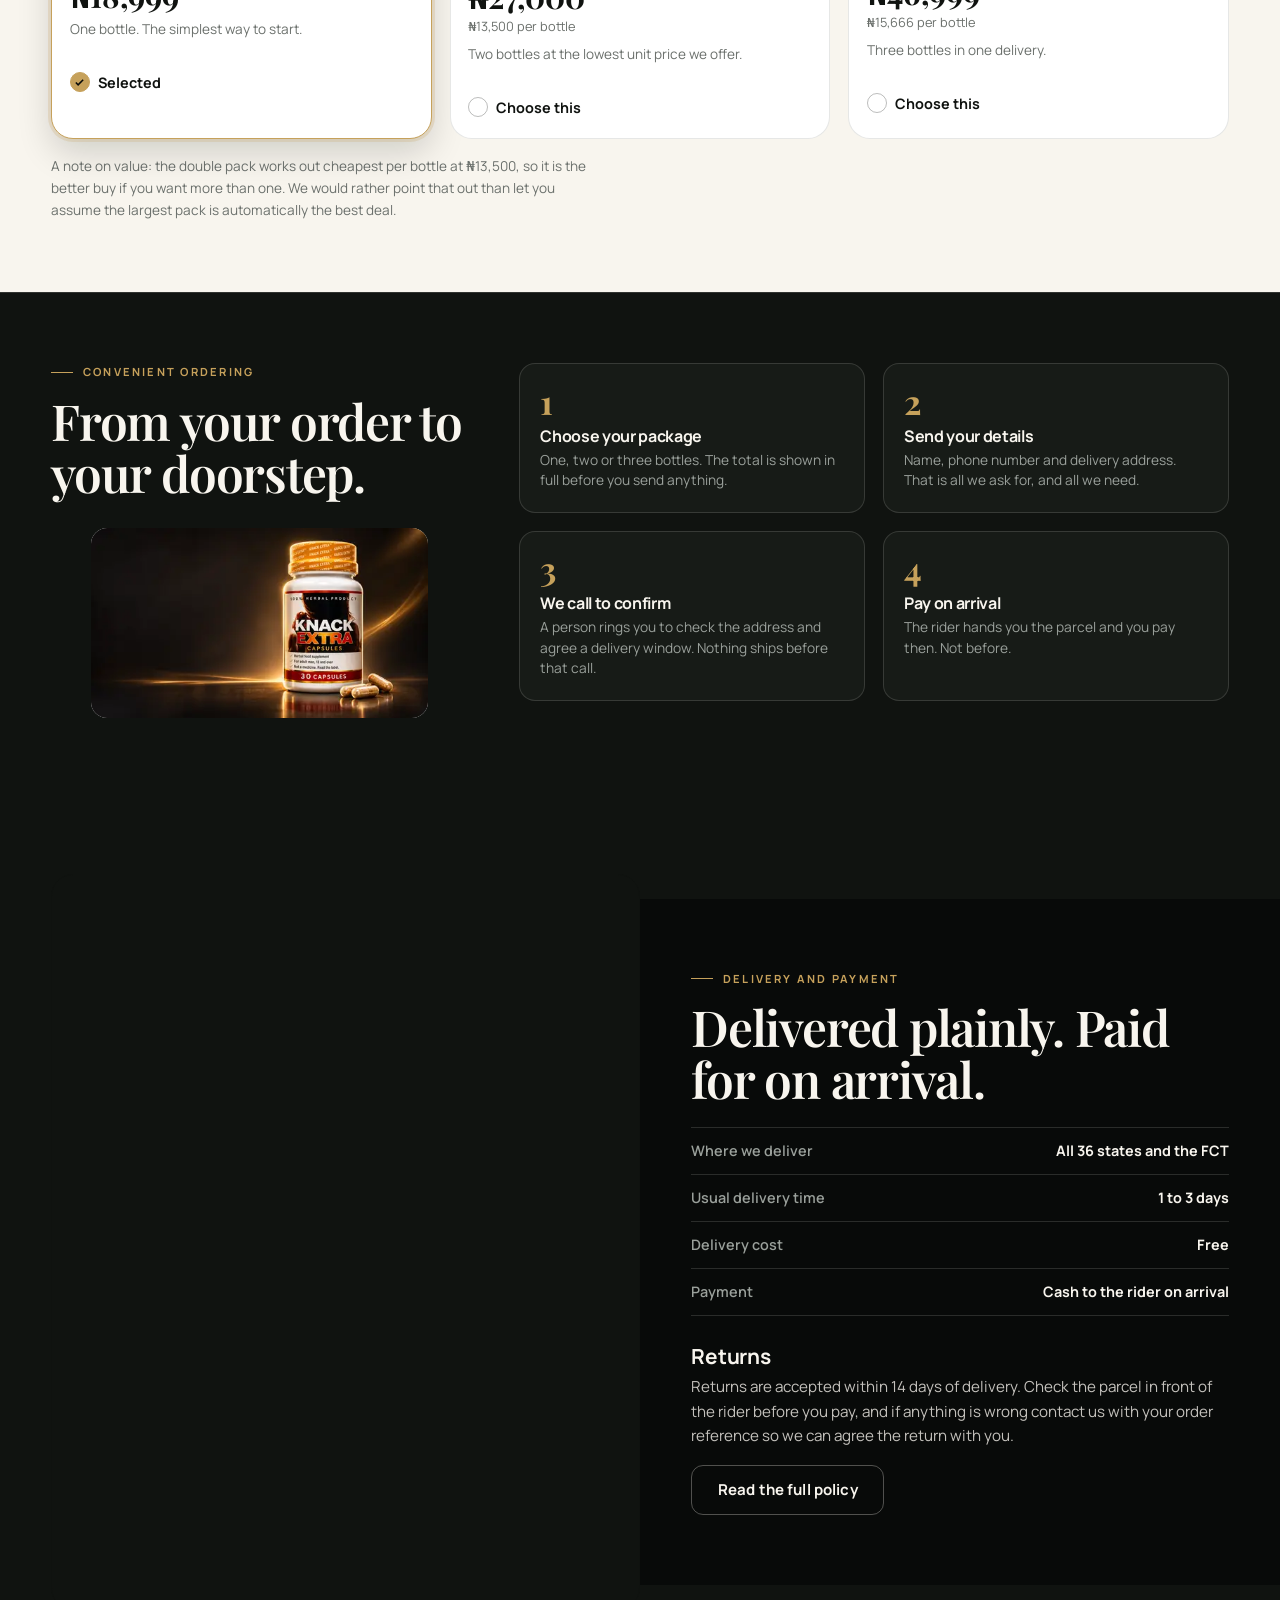
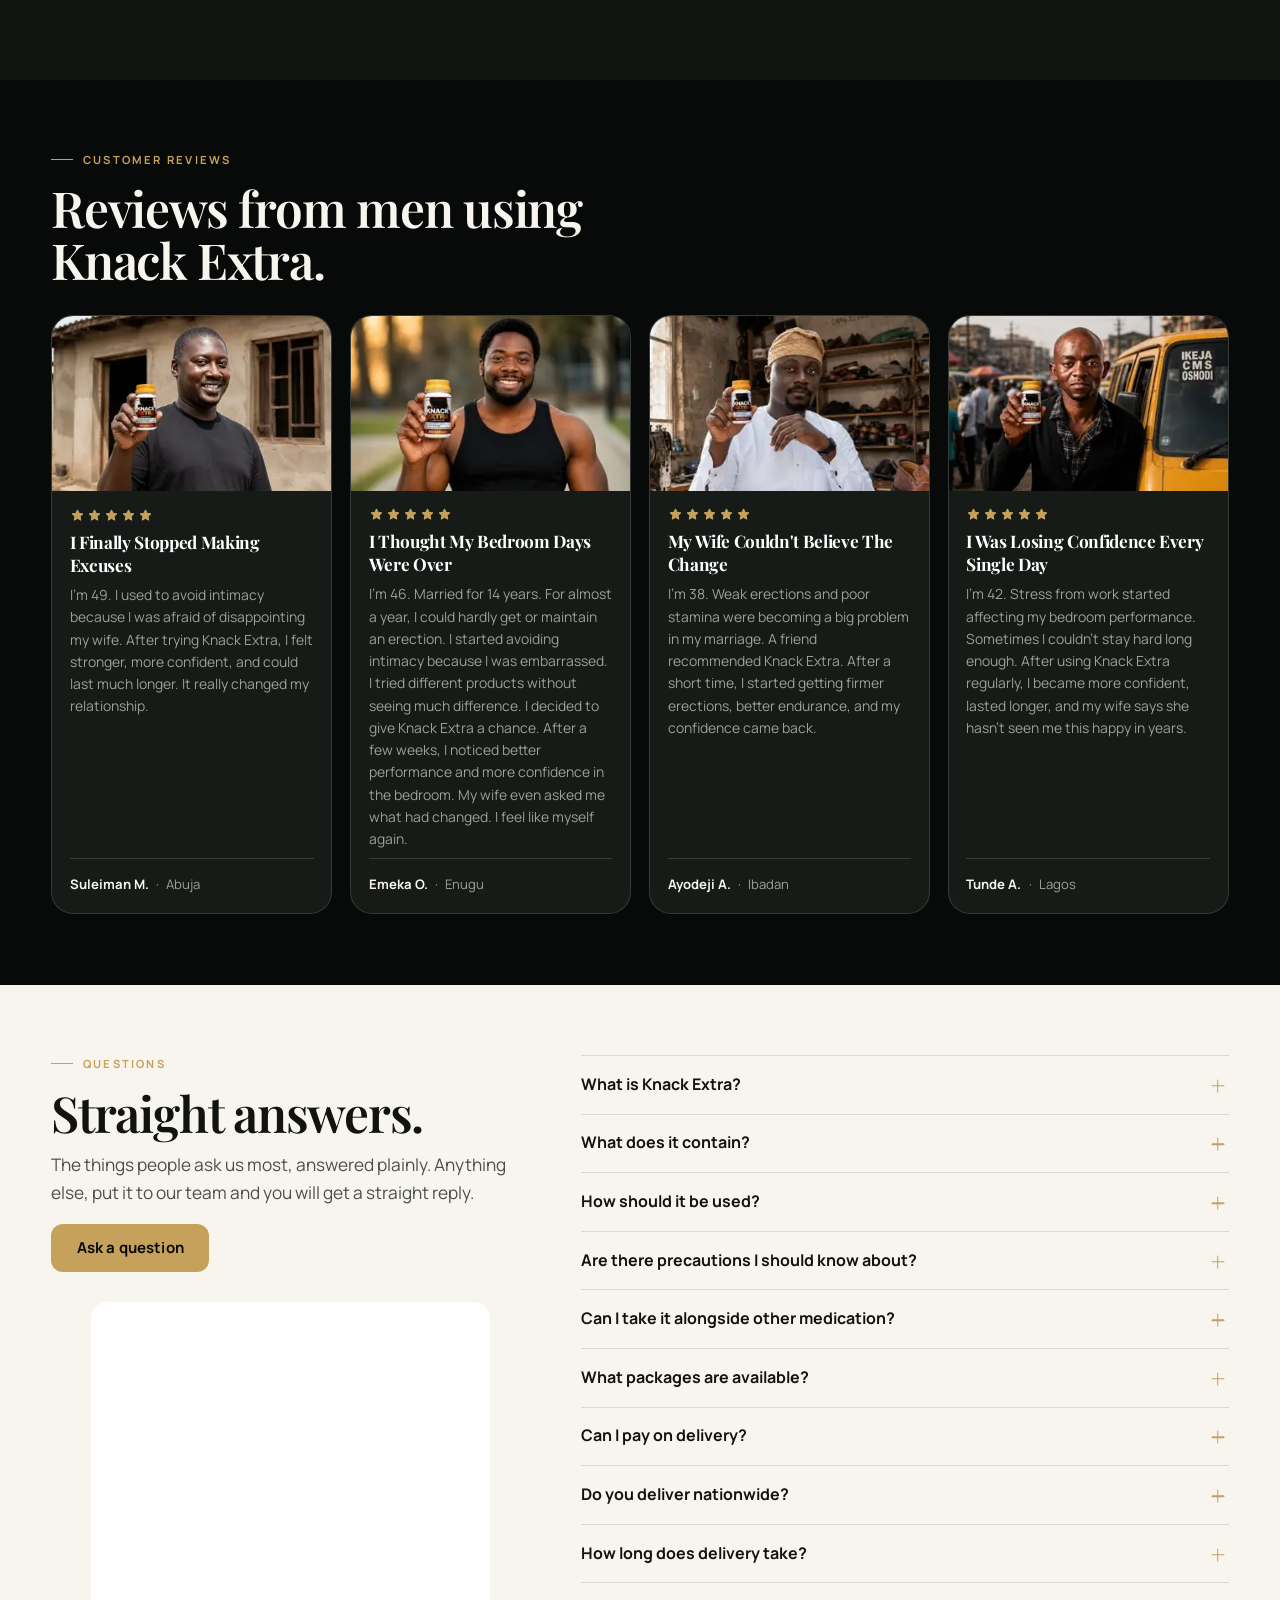
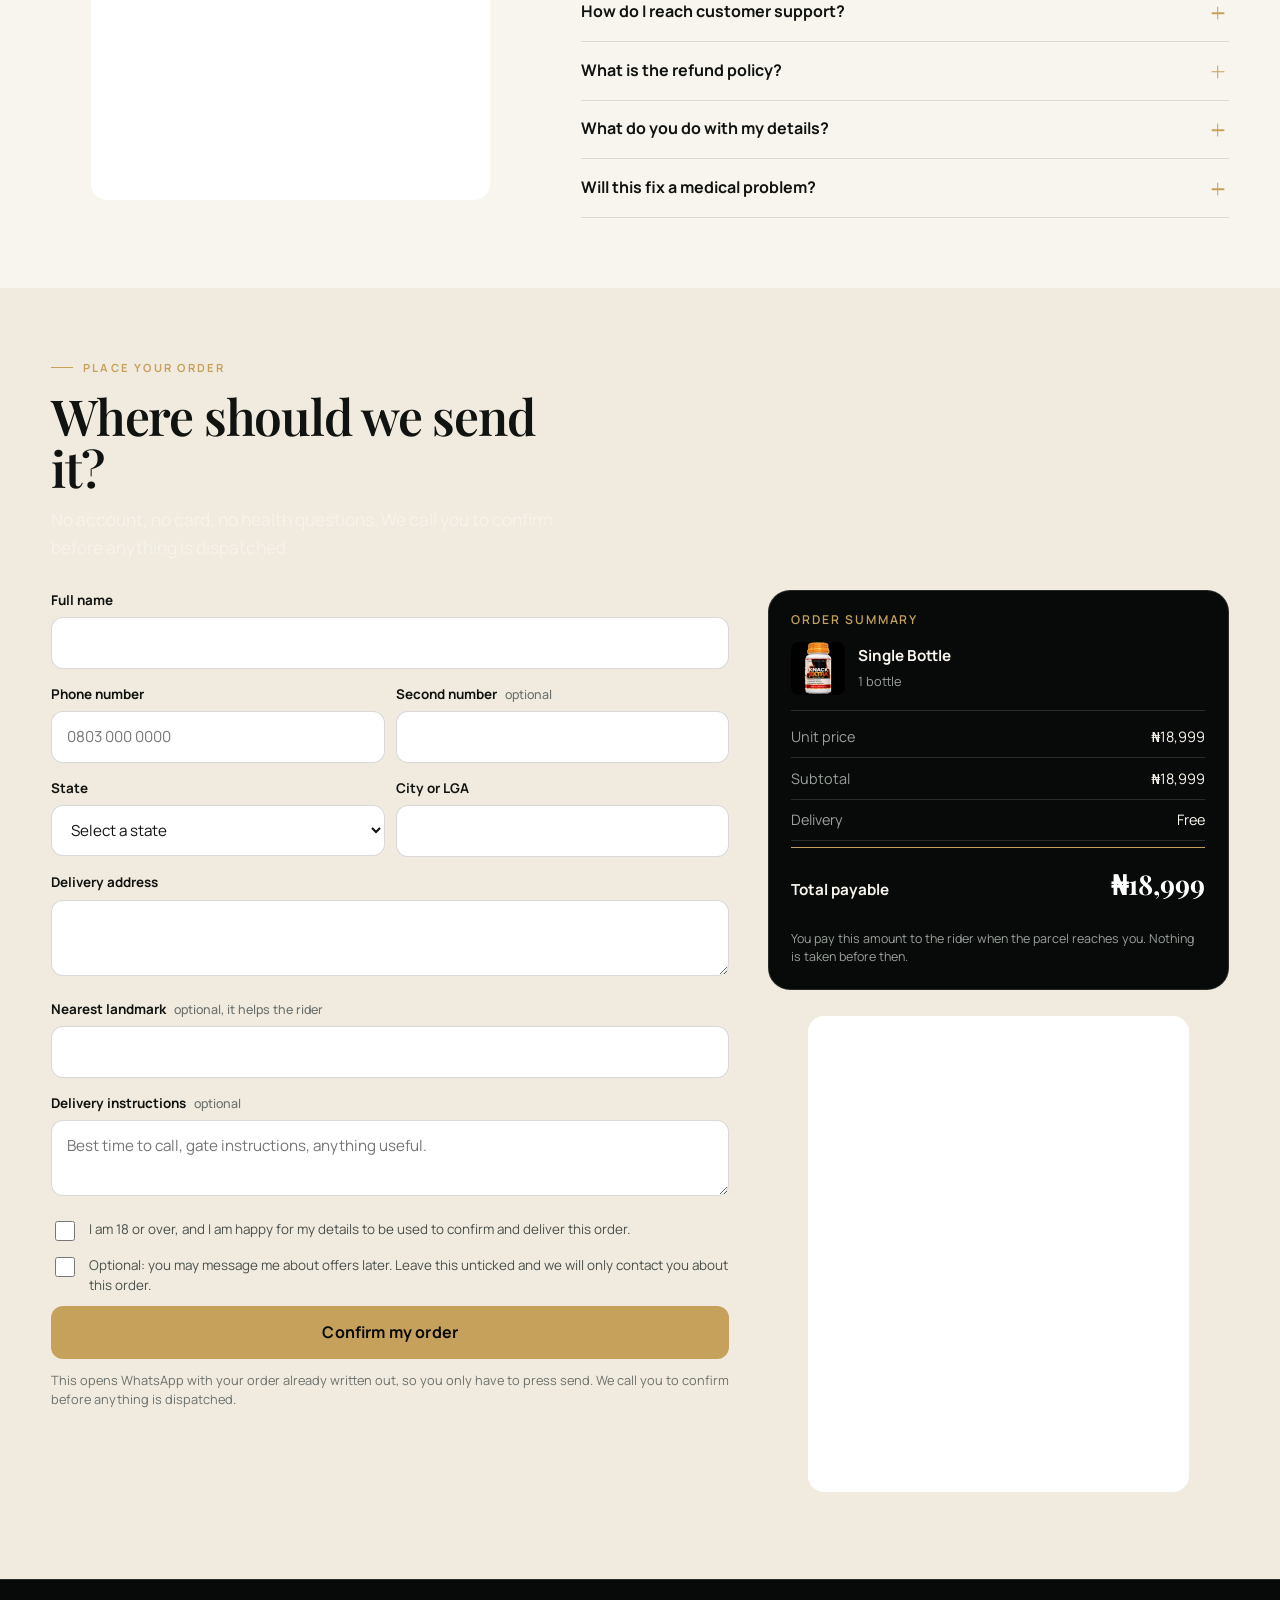
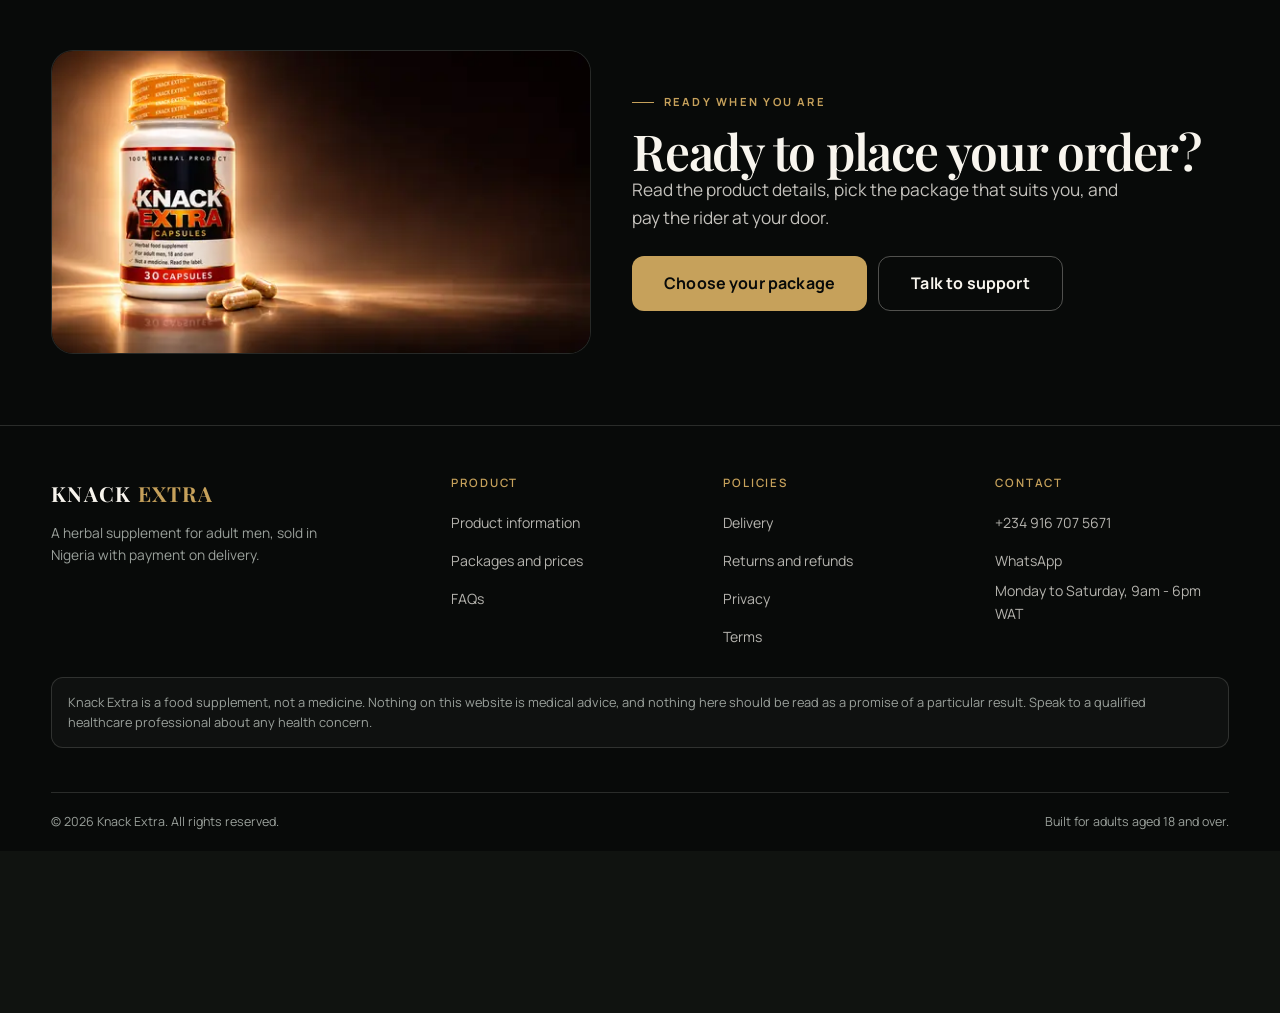
==== commit 91bbb974: "feat: replace the hero clip with the supplied anatomy animation The hero is now assets/video/hero-an" ====
--- a/index.html
+++ b/index.html
@@ -24,7 +24,7 @@
 <meta name="twitter:image" content="https://zaddywebbuilds.github.io/powa/assets/img/share-card.jpg">
 
 <link rel="icon" href="assets/img/favicon.svg" type="image/svg+xml">
-<link rel="preload" as="image" href="assets/img/hero-sprout-poster-480.webp" fetchpriority="high">
+<link rel="preload" as="image" href="assets/img/hero-anatomy-poster-480.webp" fetchpriority="high">
 <link rel="preload" as="font" type="font/woff2" href="assets/fonts/manrope-400.woff2" crossorigin>
 <link rel="preload" as="font" type="font/woff2" href="assets/fonts/playfair-500.woff2" crossorigin>
 <link rel="stylesheet" href="assets/css/site.css?v=ccab43d3">
@@ -96,12 +96,12 @@
     </div>
 
     <div class="hero-art">
-      <video class="hero-video" poster="assets/img/hero-sprout-poster-480.webp"
-             width="752" height="416" muted loop playsinline preload="none"
+      <video class="hero-video" poster="assets/img/hero-anatomy-poster-480.webp"
+             width="462" height="294" muted loop playsinline preload="none"
              disablepictureinpicture
-             data-src="assets/video/hero-sprout.mp4"
-             data-src-sm="assets/video/hero-sprout-480.mp4"
-             aria-label="A seed germinating in dark soil and putting down roots."></video>
+             data-src="assets/video/hero-anatomy.mp4"
+             data-src-sm="assets/video/hero-anatomy-480.mp4"
+             aria-label="A medical illustration of the male reproductive anatomy."></video>
     </div>
   </div>
 </section>
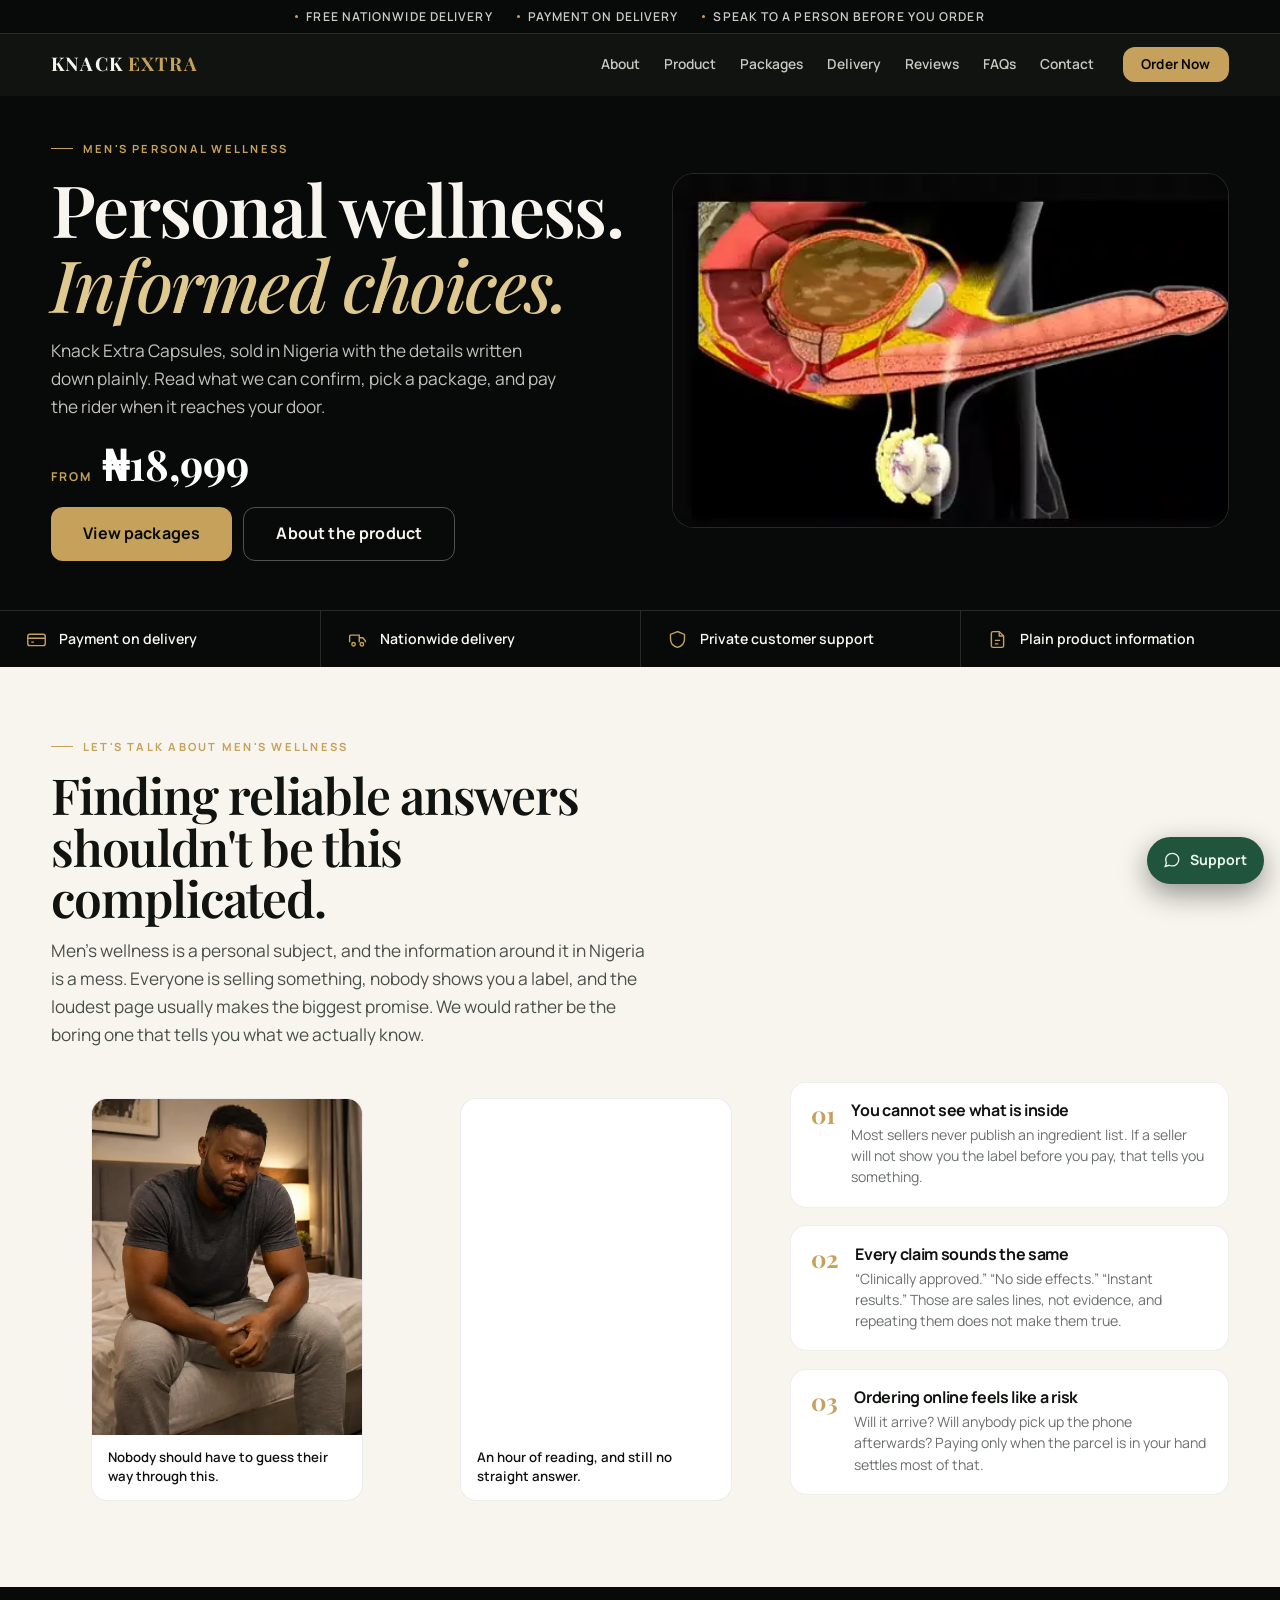
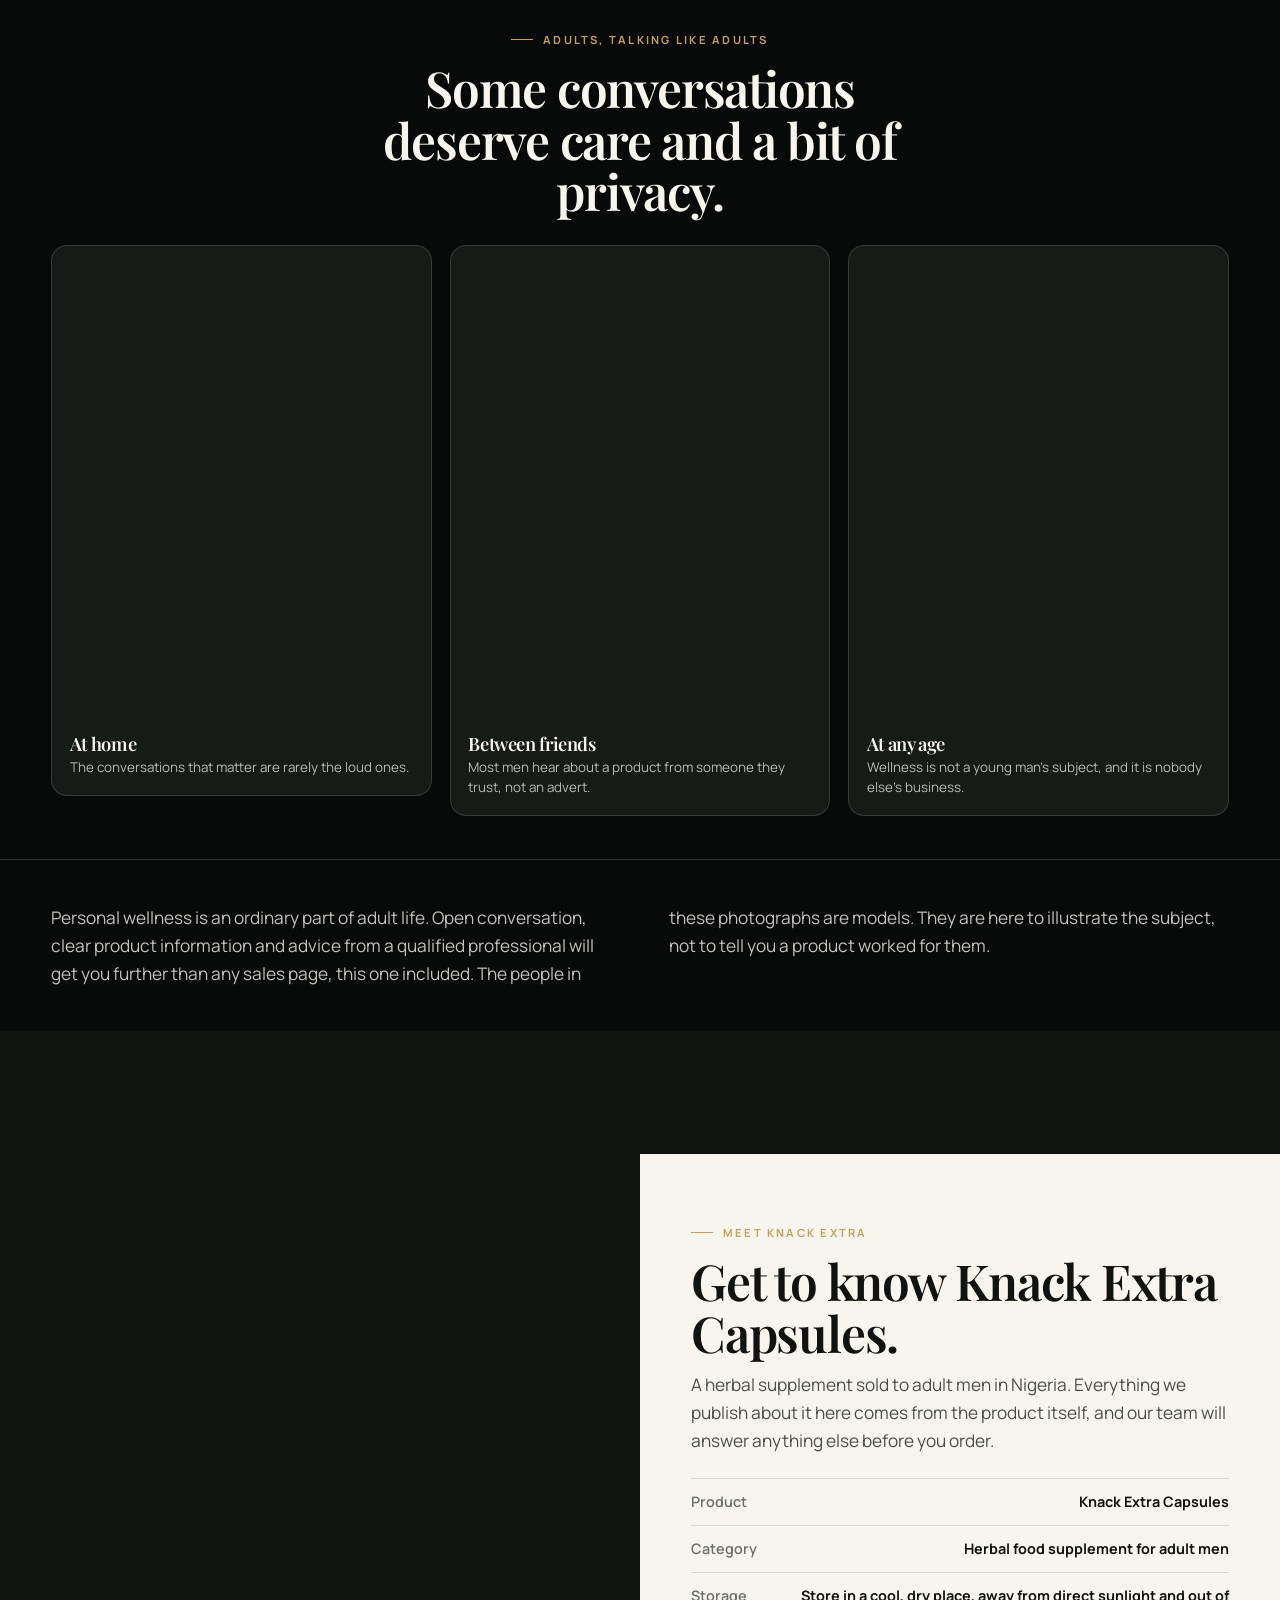
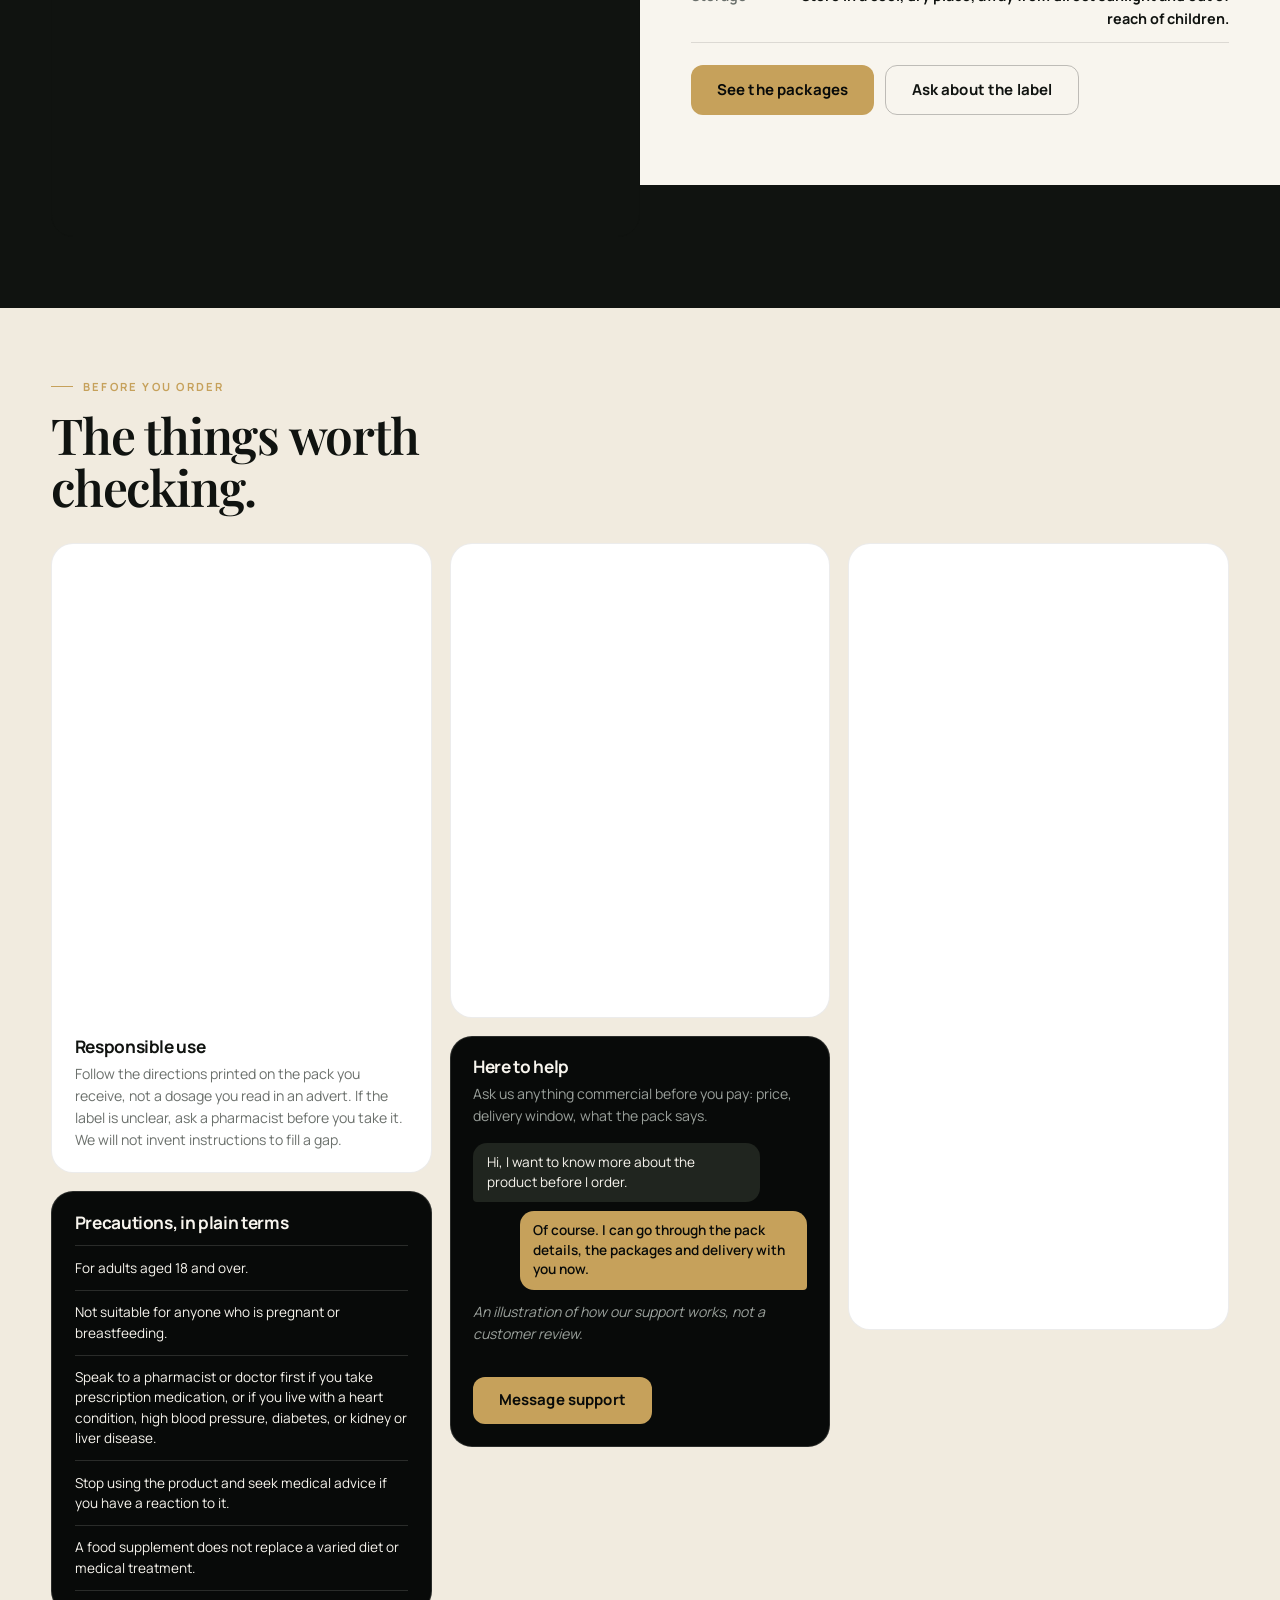
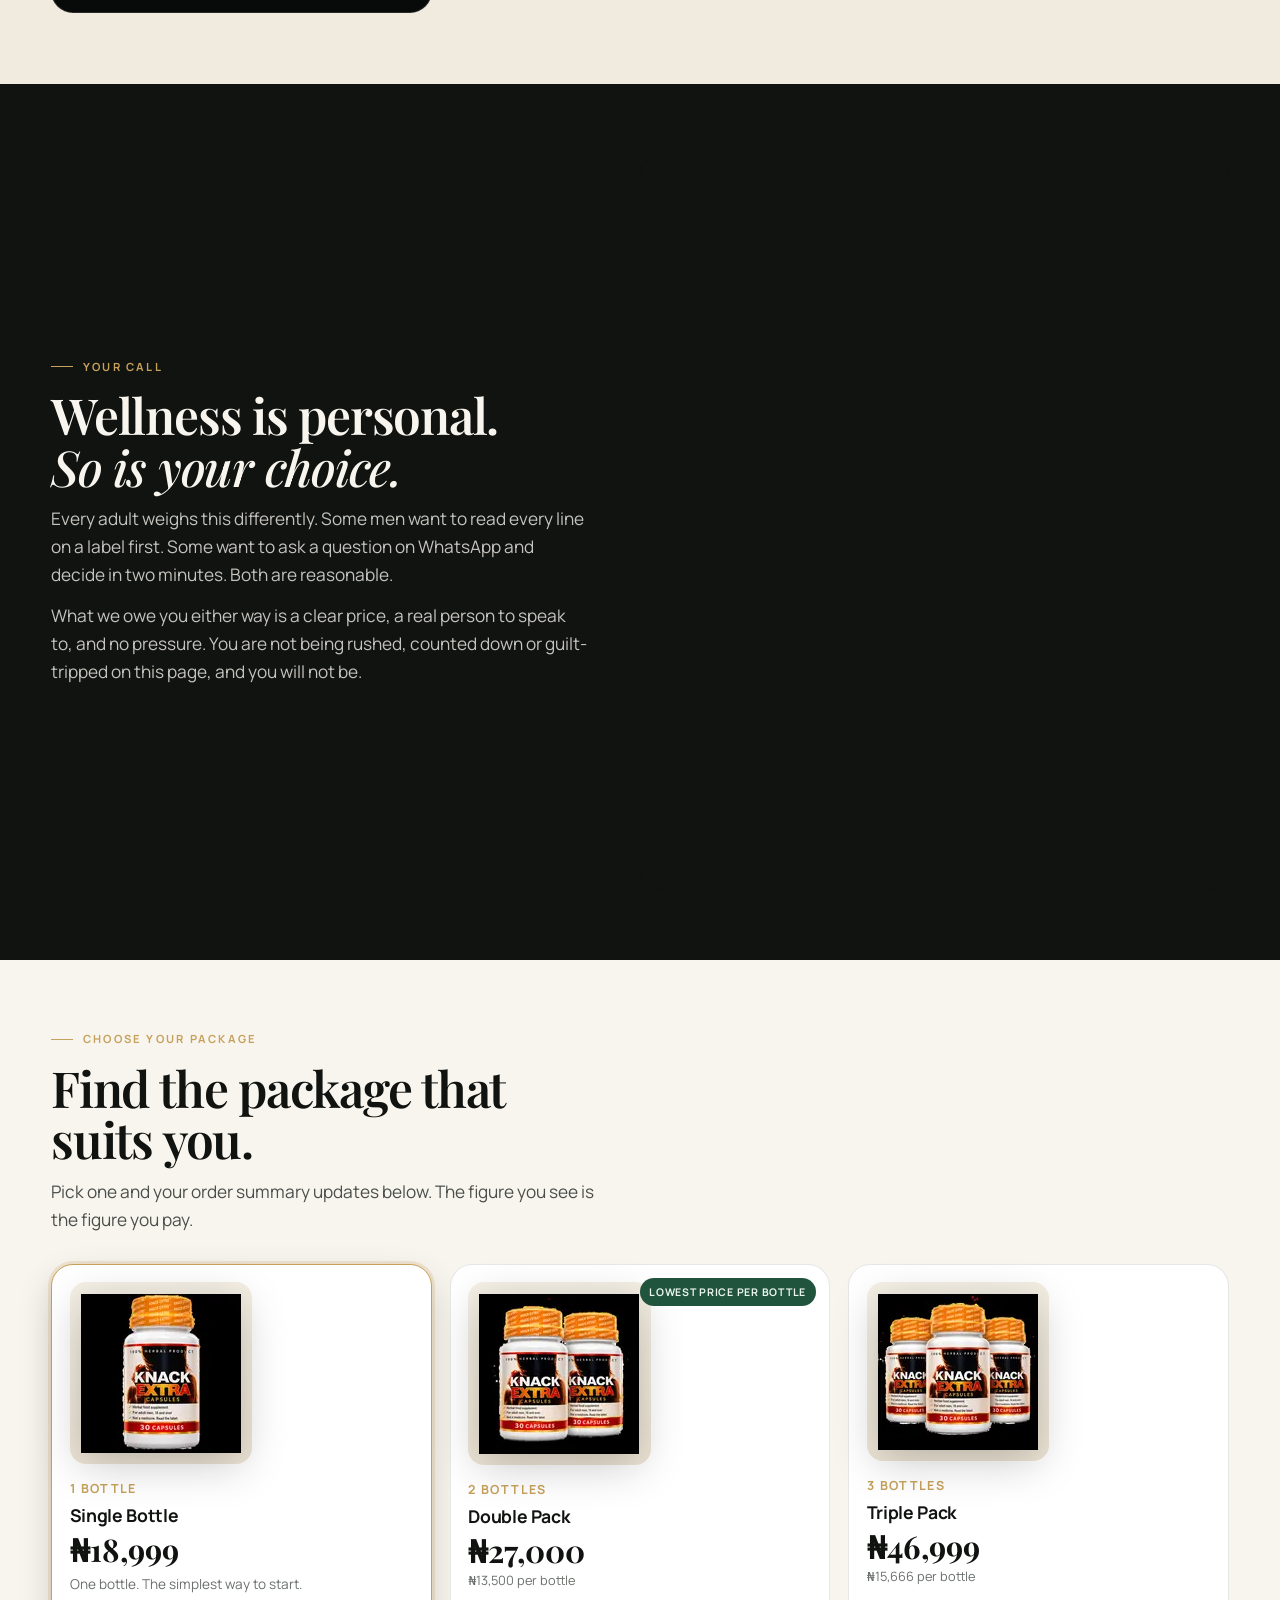
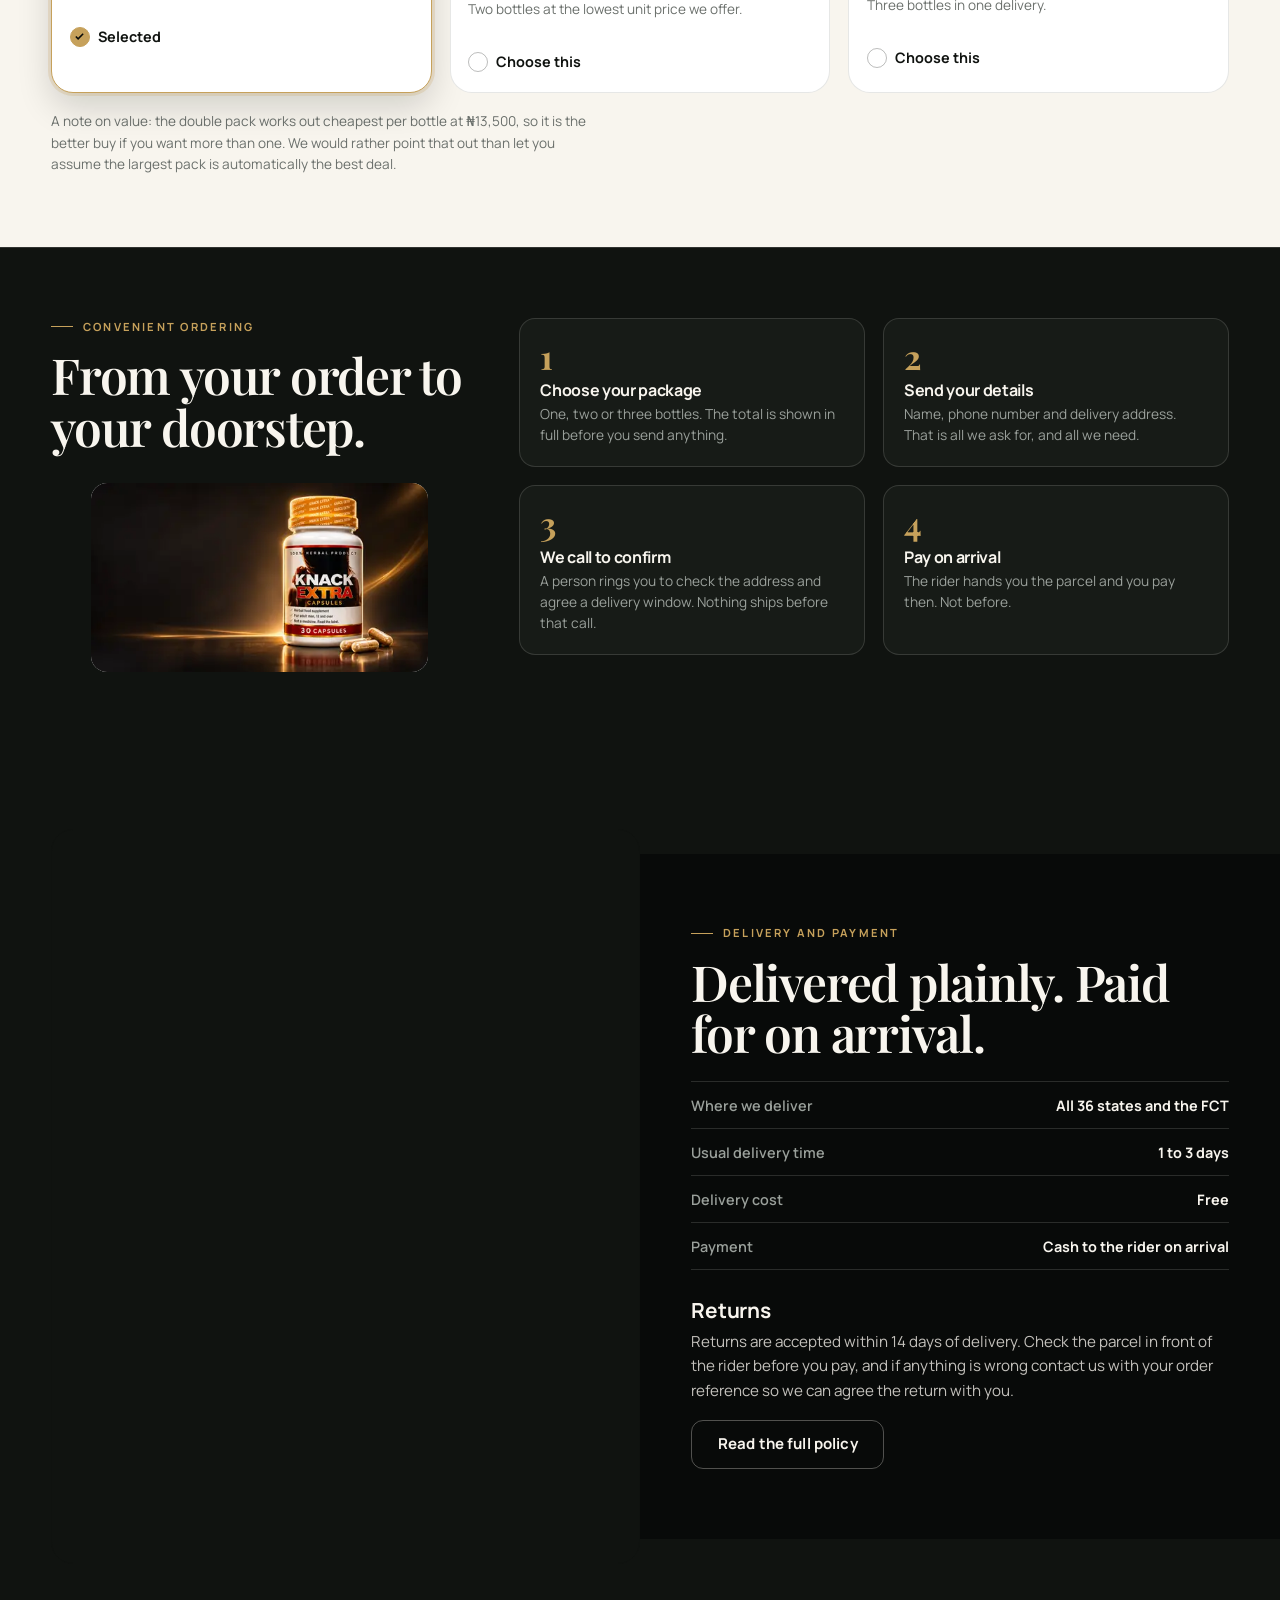
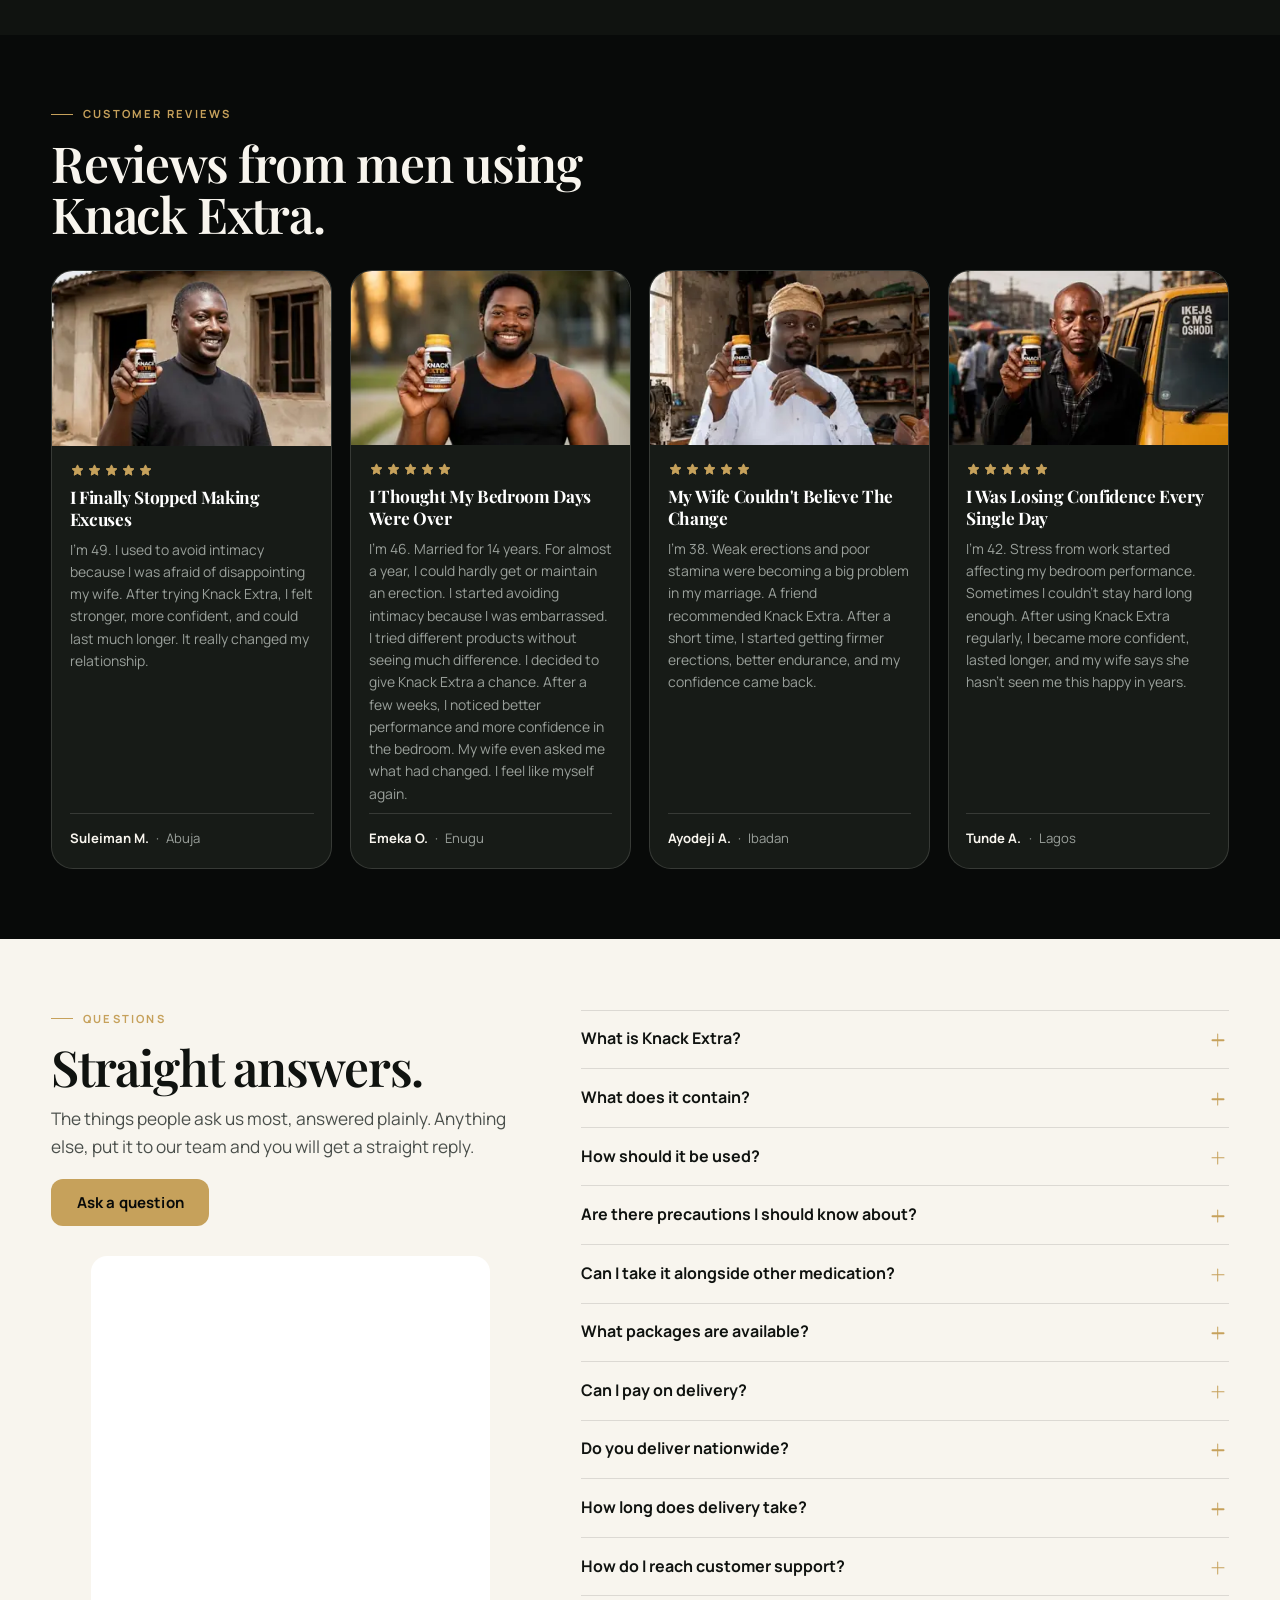
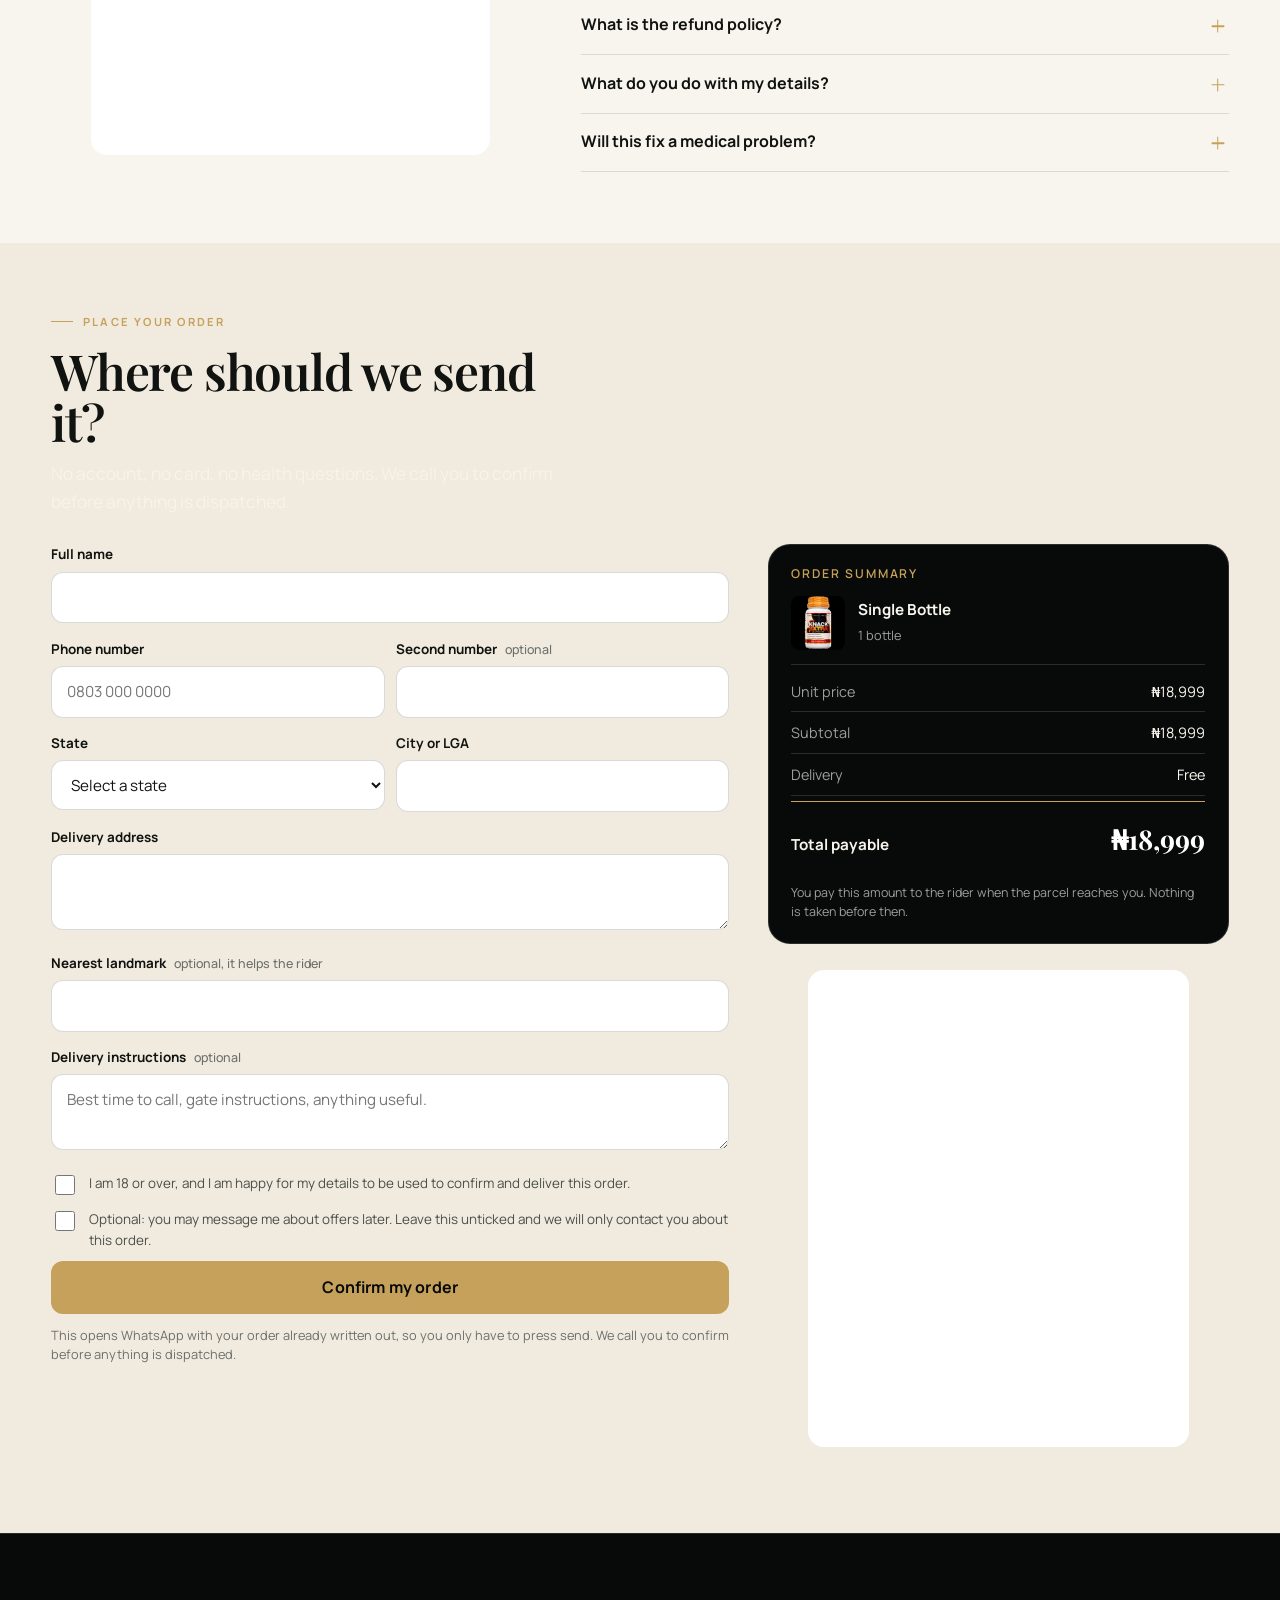
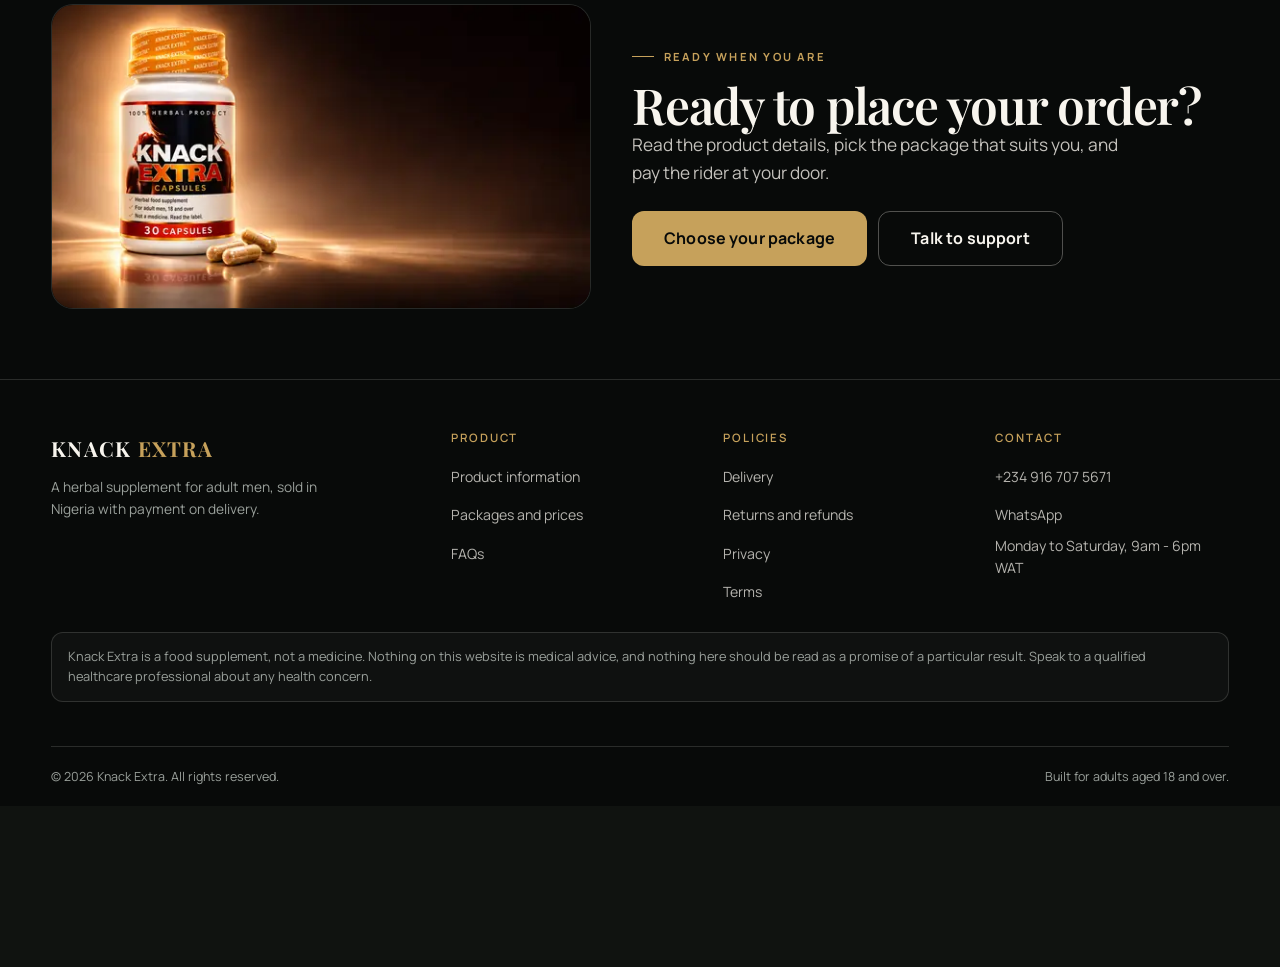
==== commit a9ff53a7: "refactor: drop the hero tick list, the strip below it already says the same The hero carried "Pay on" ====
--- a/index.html
+++ b/index.html
@@ -27,7 +27,7 @@
 <link rel="preload" as="image" href="assets/img/hero-anatomy-poster-480.webp" fetchpriority="high">
 <link rel="preload" as="font" type="font/woff2" href="assets/fonts/manrope-400.woff2" crossorigin>
 <link rel="preload" as="font" type="font/woff2" href="assets/fonts/playfair-500.woff2" crossorigin>
-<link rel="stylesheet" href="assets/css/site.css?v=ccab43d3">
+<link rel="stylesheet" href="assets/css/site.css?v=43c7fab6">
 </head>
 <body>
 
@@ -87,12 +87,6 @@
         <a href="#packages" class="btn btn-lg">View packages</a>
         <a href="#product" class="btn btn-lg btn-ghost">About the product</a>
       </div>
-
-      <ul class="hero-points">
-        <li data-req="payment.onDelivery"><svg width="15" height="15" viewBox="0 0 24 24" fill="none" stroke="currentColor" stroke-width="2.4" aria-hidden="true"><path d="M20 6 9 17l-5-5"/></svg>Pay on delivery</li>
-        <li data-req="delivery.free"><svg width="15" height="15" viewBox="0 0 24 24" fill="none" stroke="currentColor" stroke-width="2.4" aria-hidden="true"><path d="M20 6 9 17l-5-5"/></svg>Free nationwide delivery</li>
-        <li><svg width="15" height="15" viewBox="0 0 24 24" fill="none" stroke="currentColor" stroke-width="2.4" aria-hidden="true"><path d="M20 6 9 17l-5-5"/></svg>A person answers your call</li>
-      </ul>
     </div>
 
     <div class="hero-art">
--- a/assets/css/site.css
+++ b/assets/css/site.css
@@ -323,14 +323,6 @@
 }
 
 .hero-actions{display:flex;gap:.7rem;flex-wrap:wrap}
-
-.hero-points{
-  display:flex;gap:1.3rem;flex-wrap:wrap;margin:1.5rem 0 0;
-  font-size:.84rem;color:rgba(248,245,238,.75);font-weight:600;
-  list-style:none;padding:0;
-}
-.hero-points li{display:flex;align-items:center;gap:.45rem}
-.hero-points svg{color:var(--gold);flex:none}
 
 @media (max-width:860px){
   .hero-grid{grid-template-columns:1fr}
